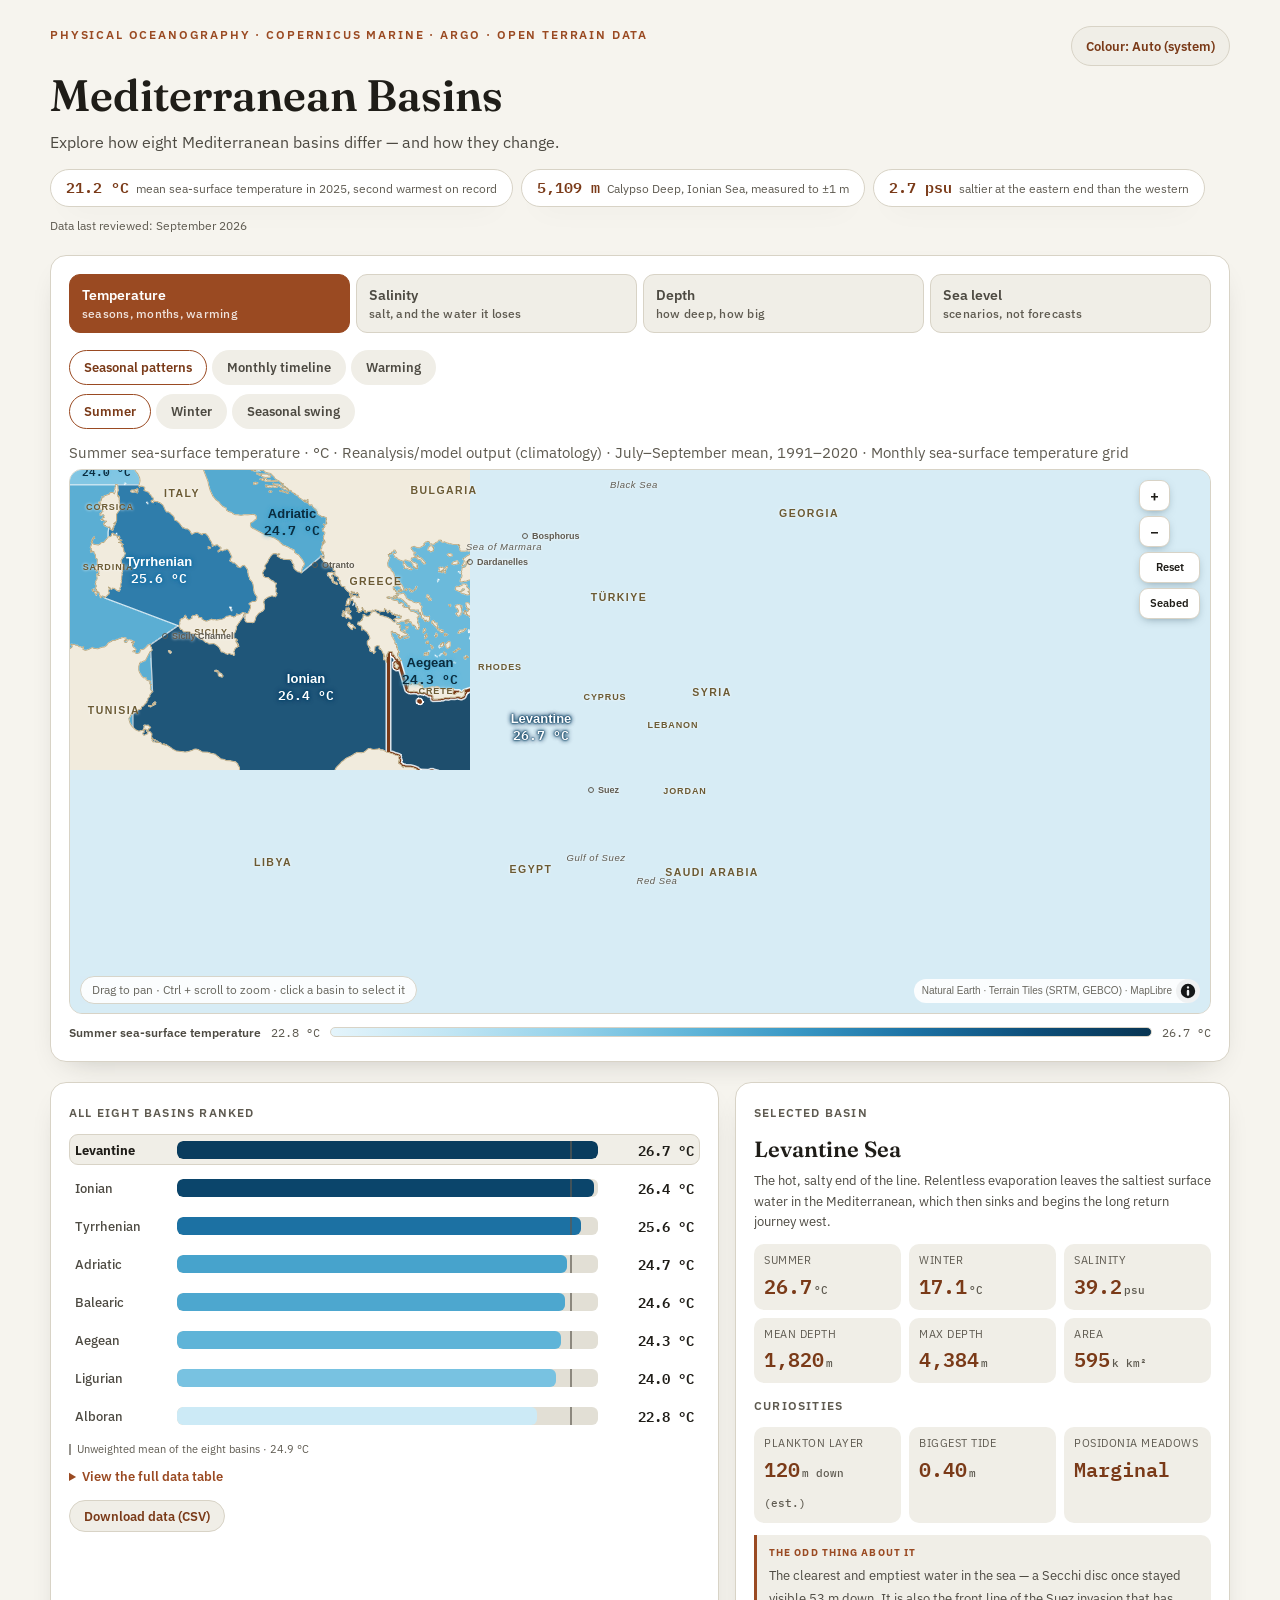
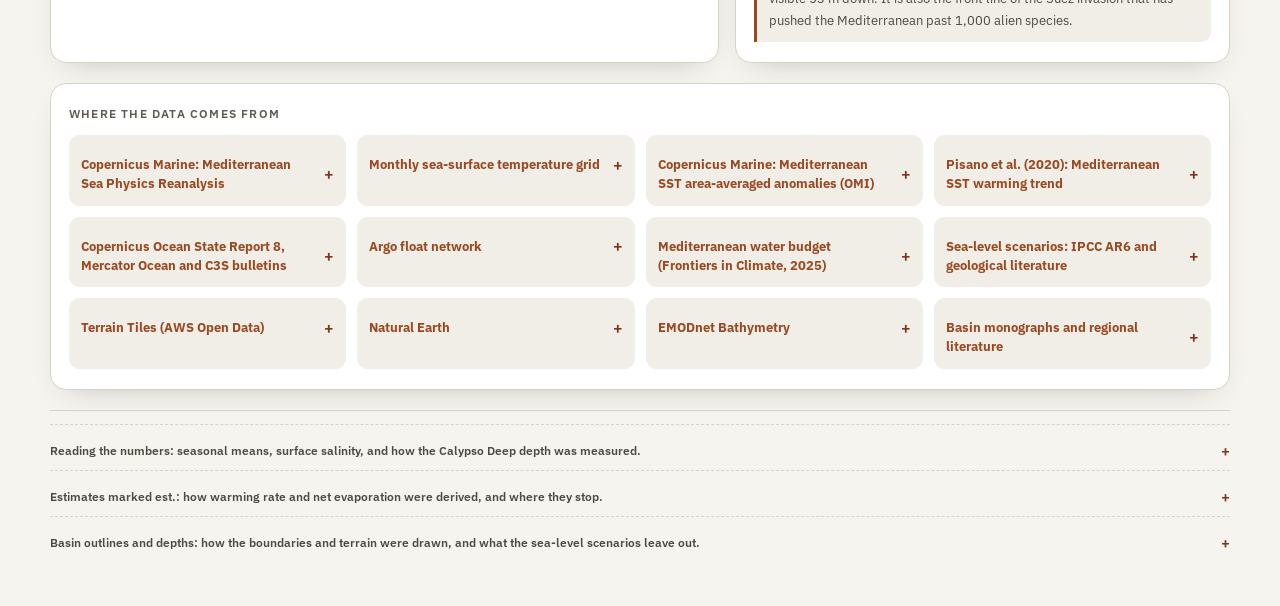
==== index.html @ 11414ce8 "Sea-level presets explain their scenarios; add a warming-to-sea-level control Each preset (Messinian" ====
<!doctype html><html><head><meta charset="utf-8"><title>MedSEAS · Mediterranean Basins</title><meta name="description" content="Interactive map of the Mediterranean's eight sub-basins: temperature, salinity, depth and curiosities, from Copernicus Marine, Argo and EMODnet data."><meta property="og:title" content="MedSEAS · Mediterranean Basins"><meta property="og:description" content="The Mediterranean as eight distinct seas, shaded by temperature, salinity or depth."><link rel="icon" href="data:image/svg+xml,%3Csvg xmlns=%27http://www.w3.org/2000/svg%27 viewBox=%270 0 32 32%27%3E%3Crect width=%2732%27 height=%2732%27 rx=%277%27 fill=%27%2312688f%27/%3E%3Cpath d=%27M5 19c3.5-4 7.5 4 11 0s7.5 4 11 0%27 stroke=%27white%27 stroke-width=%273%27 fill=%27none%27 stroke-linecap=%27round%27/%3E%3C/svg%3E"><meta name=viewport content="width=device-width,initial-scale=1,viewport-fit=cover"><style>:root{color-scheme:light;box-sizing:border-box;padding-top:env(safe-area-inset-top,0px);padding-bottom:env(safe-area-inset-bottom,0px)}html{scroll-padding-top:env(safe-area-inset-top,0px)}body{margin:0;padding:0;font:14px -apple-system,BlinkMacSystemFont,sans-serif;background:#faf9f5;color:#141413}img{max-width:100%}[hidden]:not([hidden=until-found i]){display:none!important}</style></head><body>
<link rel="stylesheet" href="vendor/maplibre-gl/maplibre-gl.css">
<link rel="preconnect" href="https://fonts.googleapis.com">
<link rel="preconnect" href="https://fonts.gstatic.com" crossorigin>
<link href="https://fonts.googleapis.com/css2?family=Fraunces:opsz,wght@9..144,400;9..144,600&family=IBM+Plex+Sans:wght@400;500;600;700&family=IBM+Plex+Mono:wght@400;500;600&display=swap" rel="stylesheet">
<style>
:root{
  --bg:#f6f4ee; --surface:#ffffff; --surface-2:#f0eee7; --surface-3:#e2dfd5;
  --ink:#1f1d18; --ink-2:#4d4a42; --ink-muted:#5e5a50; --border:#d8d3c6; --on-accent:#ffffff;
  --accent:#9a4a22; --accent-strong:#7a3a18;
  --land:#f1ebdd; --land-line:#b7a57c; --land-ink:#6b5a33;
  --sea-void:#d7ecf5; --shadow:0 12px 30px -18px rgba(31,29,24,.3); --halo:#ffffff;
}
@media (prefers-color-scheme: dark){
  :root:not([data-theme="light"]){
    --bg:#16150f; --surface:#1f1e18; --surface-2:#282720; --surface-3:#363429;
    --ink:#f4f1ea; --ink-2:#d2cdc0; --ink-muted:#aca79a; --border:#3b3930; --on-accent:#1f1d18;
    --accent:#f0a674; --accent-strong:#ffc9a3;
    --land:#3a3626; --land-line:#6e6446; --land-ink:#d2c6a0;
    --sea-void:#0a2432; --shadow:0 14px 34px -18px rgba(0,0,0,.6); --halo:#06171f;
  }
}
:root[data-theme="dark"]{
  --bg:#16150f; --surface:#1f1e18; --surface-2:#282720; --surface-3:#363429;
  --ink:#f4f1ea; --ink-2:#d2cdc0; --ink-muted:#aca79a; --border:#3b3930; --on-accent:#1f1d18;
  --accent:#f0a674; --accent-strong:#ffc9a3;
  --land:#3a3626; --land-line:#6e6446; --land-ink:#d2c6a0;
  --sea-void:#0a2432; --shadow:0 14px 34px -18px rgba(0,0,0,.6); --halo:#06171f;
}
*{box-sizing:border-box;}
body{background:var(--bg);color:var(--ink);font-family:"IBM Plex Sans",system-ui,sans-serif;font-size:15px;line-height:1.5;padding:26px 18px 52px;}
.wrap{max-width:1180px;margin:0 auto;display:flex;flex-direction:column;gap:20px;}
h1{font-family:"Fraunces",Georgia,serif;margin:6px 0 0;text-wrap:balance;font-size:clamp(29px,4.2vw,44px);font-weight:600;line-height:1.05;}
.eyebrow{font-size:11.5px;letter-spacing:.16em;text-transform:uppercase;color:var(--accent);font-weight:600;}
.sub{color:var(--ink-2);font-size:16px;line-height:1.6;max-width:62ch;margin:12px 0 0;}
.chips{display:flex;flex-wrap:wrap;gap:8px;margin-top:13px;}
.chip{display:flex;align-items:baseline;gap:7px;background:var(--surface);border:1px solid var(--border);border-radius:999px;padding:7px 15px;box-shadow:var(--shadow);}
.chip b{white-space:nowrap;font-family:"IBM Plex Mono",monospace;font-weight:600;color:var(--accent-strong);font-size:15px;}
.chip span{font-size:12px;color:var(--ink-muted);}
.reviewed{font-size:12px;color:var(--ink-muted);margin:10px 0 0;}
.panel{background:var(--surface);border:1px solid var(--border);border-radius:16px;box-shadow:var(--shadow);padding:18px 18px 20px;}
.ptitle{font-size:12px;letter-spacing:.1em;text-transform:uppercase;color:var(--ink-muted);font-weight:600;}


/* salinity drivers: a ranked list, not a chart, because evaporation is only two estimates */
.drivers{margin-top:14px;border-top:1px dashed var(--border);padding-top:13px;display:flex;flex-direction:column;gap:9px;}
.drivers[hidden]{display:none;}
.salt-rank{list-style:none;margin:0;padding:0;display:flex;flex-direction:column;gap:6px;}
.salt-rank li{font-size:13.5px;}
.srow{all:unset;box-sizing:border-box;width:100%;cursor:pointer;display:grid;grid-template-columns:minmax(0,130px) minmax(0,1fr) 52px;gap:10px;align-items:center;padding:3px 4px;border-radius:8px;}
.srow:hover{background:var(--surface-2);}
.srow:focus-visible{outline:2px solid var(--accent);outline-offset:1px;}
.salt-rank .sn{color:var(--ink);font-weight:600;overflow:hidden;text-overflow:ellipsis;white-space:nowrap;}
.salt-rank .sb{height:12px;border-radius:99px;background:var(--surface-3);overflow:hidden;}
.salt-rank .sb i{display:block;height:100%;border-radius:99px;background:var(--ink-2);}
.salt-rank .sv{font-family:"IBM Plex Mono",monospace;text-align:right;color:var(--ink);font-variant-numeric:tabular-nums;}
.srow.on .sn{color:var(--accent-strong);}
.srow.on .sb i{background:var(--accent);}

/* two-level filter */
.filter{display:flex;flex-direction:column;gap:9px;margin-bottom:13px;}
.groups{display:flex;gap:6px;flex-wrap:wrap;}
.gbtn{text-align:left;flex:1 1 0;min-width:112px;border:1px solid var(--border);background:var(--surface-2);color:var(--ink-2);
  font-family:inherit;font-size:13.5px;font-weight:600;padding:11px 12px;border-radius:11px;cursor:pointer;
  display:flex;flex-direction:column;gap:2px;align-items:flex-start;transition:background .15s,border-color .15s;}
.gbtn .gs{font-size:12px;font-weight:500;color:var(--ink-muted);letter-spacing:.02em;}
.gbtn:hover{border-color:var(--accent);}
.gbtn.on{background:var(--accent);border-color:var(--accent);color:var(--on-accent);}
.gbtn.on .gs{color:var(--on-accent);opacity:.85;}
.gbtn:focus-visible{outline:2px solid var(--accent);outline-offset:2px;}
.subs{display:flex;gap:5px;flex-wrap:wrap;}
.sbtn{border:1px solid transparent;background:var(--surface-2);color:var(--ink-2);font-family:inherit;font-size:13px;
  font-weight:600;padding:8px 14px;border-radius:99px;cursor:pointer;}
.sbtn:hover{color:var(--ink);}
.sbtn.on{background:var(--surface);border-color:var(--accent);color:var(--accent-strong);}
.sbtn:focus-visible{outline:2px solid var(--accent);outline-offset:1px;}
.est{font-size:9px;color:var(--ink-muted);vertical-align:super;}
.gbtn.on .est,.sbtn.on .est{color:inherit;opacity:.75;}

/* map */
.mapwrap{position:relative;border-radius:13px;overflow:hidden;border:1px solid var(--border);background:var(--sea-void);}
#map{width:100%;aspect-ratio:2.1/1;min-height:300px;background:var(--sea-void);}
@media (max-width:600px){#map{aspect-ratio:1.2/1;min-height:0;}
  .bmark .bn{font-size:11.5px;} .bmark .bv{font-size:10.5px;} .bmark.sm .bn,.bmark.sm .bv{font-size:10px;}
  #map.zfar .bv{display:none;}
  .clabel{font-size:9px;} .ilabel{font-size:8.5px;} .olabel{font-size:9.5px;} .sill{font-size:9px;} #map .city{font-size:10px;}}
#map .maplibregl-canvas{outline:none;}
#map .maplibregl-ctrl-attrib{font-size:10px;background:var(--surface);color:var(--ink-muted);opacity:.9;}
#map .maplibregl-ctrl-attrib a{color:var(--ink-2);}
#map .maplibregl-cooperative-gesture-screen{font-family:inherit;font-size:14px;}
.zoomui{position:absolute;top:10px;right:10px;display:flex;flex-direction:column;gap:5px;}
.zbtn{width:31px;height:31px;border-radius:9px;border:1px solid var(--border);background:var(--surface);color:var(--ink);
  font-family:inherit;font-size:15px;font-weight:600;cursor:pointer;display:flex;align-items:center;justify-content:center;
  box-shadow:0 3px 10px -4px rgba(10,44,62,.5);padding:0;line-height:1;}
.zbtn:hover{border-color:var(--accent);color:var(--accent-strong);}
.topbar{display:flex;justify-content:space-between;align-items:flex-start;gap:12px;}
.topbar .eyebrow{min-width:0;}
.themebtn{flex:none;font-family:inherit;font-size:13px;font-weight:600;color:var(--accent-strong);background:var(--surface-2);border:1px solid var(--border);border-radius:99px;padding:8px 14px;min-height:40px;cursor:pointer;white-space:nowrap;}
.themebtn:focus-visible{outline:2px solid var(--accent);outline-offset:2px;}
.zbtn:focus-visible{outline:2px solid var(--accent);outline-offset:1px;}
.zbtn.wide{width:auto;padding:0 10px;font-size:11px;font-weight:600;}
.maphint{position:absolute;left:10px;bottom:9px;font-size:11.5px;color:var(--ink-muted);background:var(--surface);
  border:1px solid var(--border);border-radius:99px;padding:4px 11px;opacity:.9;}
.bmark{pointer-events:none;text-align:center;line-height:1.15;white-space:nowrap;
  text-shadow:0 0 2px var(--halo-c),0 0 2px var(--halo-c),0 0 5px var(--halo-c),0 0 5px var(--halo-c);}
.bmark .bn{font-weight:700;font-size:13px;}
.bmark .bv{font-family:"IBM Plex Mono",monospace;font-weight:600;font-size:13px;margin-top:1px;}
.bmark.sm .bn,.bmark.sm .bv{font-size:10.5px;}
.clabel,.ilabel,.olabel{pointer-events:none;white-space:nowrap;text-shadow:0 0 3px var(--halo);}
.clabel{color:var(--land-ink);font-weight:600;letter-spacing:.14em;text-transform:uppercase;font-size:10.5px;}
.ilabel{color:var(--land-ink);font-weight:600;letter-spacing:.1em;text-transform:uppercase;font-size:9px;}
.olabel{color:var(--ink-muted);font-weight:500;letter-spacing:.06em;font-style:italic;font-size:9.5px;opacity:.9;}
.sill{pointer-events:none;display:flex;align-items:center;gap:4px;white-space:nowrap;font-size:9px;font-weight:600;color:var(--ink-muted);text-shadow:0 0 3px var(--halo);}
.sill i{width:6px;height:6px;border-radius:50%;border:1.2px solid var(--ink-muted);flex:none;}
#map.zfar .zlo{display:none;}
#map.sst-on .bmark{color:#06202c !important;text-shadow:0 0 3px #fff,0 0 3px #fff,0 0 6px #fff !important;}
#map.sst-on .bv{display:none;}
.sstkey{display:flex;align-items:center;gap:8px;font-family:"IBM Plex Mono",monospace;font-size:11.5px;color:var(--ink-muted);}
.sstkey i{flex:1;max-width:340px;height:10px;border-radius:99px;border:1px solid var(--border);}
#sstSpark{display:block;width:100%;max-width:640px;height:auto;cursor:pointer;background:var(--surface-2);border-radius:10px;}
#sstSlider{flex:1 1 260px;min-width:0;accent-color:var(--accent);height:28px;cursor:pointer;}
#sstSlider:focus-visible{outline:2px solid var(--accent);outline-offset:2px;}
#sst .funbtn:disabled,.pbtn:disabled{opacity:.5;cursor:default;}
#map .city{display:none;pointer-events:none;align-items:center;gap:4px;white-space:nowrap;font-size:8.5px;font-weight:600;color:var(--ink);text-shadow:0 0 3px var(--halo),0 0 3px var(--halo);}
#map.cities-on .city{display:flex;}
#map.zfar .city span{display:none;}
.city i{width:7px;height:7px;border-radius:50%;background:var(--surface);border:1.5px solid var(--ink-2);flex:none;box-shadow:0 0 0 1px var(--halo);}
.city.wet i{background:#d1342b;border-color:#fff;}
.city.wet span{color:#b3261e;}
.fun[hidden]{display:none;}
.fun{margin-top:14px;border-top:1px dashed var(--border);padding-top:13px;}
.funbtn,.pbtn{border:1px solid var(--border);background:var(--surface-2);color:var(--accent-strong);font-family:inherit;font-size:14px;font-weight:600;padding:9px 16px;border-radius:99px;cursor:pointer;}
.funbtn:hover,.pbtn:hover{border-color:var(--accent);}
.funbtn[aria-expanded="true"],.pbtn.on{background:var(--accent);border-color:var(--accent);color:var(--on-accent);}
.funbtn:focus-visible,.pbtn:focus-visible,#lvl:focus-visible{outline:2px solid var(--accent);outline-offset:2px;}
.funbody{margin-top:13px;display:flex;flex-direction:column;gap:11px;}
.funbody[hidden]{display:none;}
.funrow{display:flex;align-items:center;gap:12px;flex-wrap:wrap;}
.funlabel{font-size:11.5px;letter-spacing:.1em;text-transform:uppercase;color:var(--ink-muted);font-weight:600;}
.funout{font-family:"IBM Plex Mono",monospace;font-weight:600;font-size:26px;color:var(--accent-strong);min-width:7.5ch;font-variant-numeric:tabular-nums;}
#lvl{flex:1 1 260px;min-width:0;accent-color:var(--accent);height:28px;cursor:pointer;}
.presets{display:flex;gap:6px;flex-wrap:wrap;}
.pbtn{padding:8px 14px;font-size:13.5px;min-height:40px;}
.funnote.small{font-size:11px;color:var(--ink-muted);}
.pbtn small{display:block;font-size:10.5px;font-weight:500;opacity:.8;line-height:1.2;}
.scard{background:var(--surface-2);border:1px solid var(--border);border-radius:12px;padding:12px 15px;max-width:80ch;}
.scard[hidden]{display:none;}
.scard h3{margin:0;font-size:15px;color:var(--accent-strong);}
.scard .when{font-size:11.5px;letter-spacing:.06em;text-transform:uppercase;color:var(--ink-muted);margin:3px 0 7px;}
.scard p,.scard li{font-size:12.5px;color:var(--ink-2);line-height:1.55;margin:0;}
.scard ul{margin:7px 0 0;padding-left:18px;display:flex;flex-direction:column;gap:4px;}
.scard .src{font-size:11px;color:var(--ink-muted);margin-top:8px;}
.warmsl{border-top:1px dashed var(--border);padding-top:11px;display:flex;flex-direction:column;gap:9px;}
#gwl{flex:1 1 220px;min-width:0;accent-color:var(--accent);height:28px;cursor:pointer;}
.funnote{margin:0;font-size:12.5px;color:var(--ink-2);line-height:1.55;max-width:80ch;}
.funstats{display:flex;gap:8px;flex-wrap:wrap;}
.funstats .tile{min-width:130px;}
.funstats .tile.wide{flex:1 1 280px;}
.funstats .qt{font-size:12.5px;color:var(--ink-2);line-height:1.5;display:block;margin-top:3px;}
.zbtn.on{background:var(--accent);border-color:var(--accent);color:var(--on-accent);}
.bkey{position:absolute;right:10px;bottom:34px;display:flex;flex-wrap:wrap;align-items:center;gap:3px 9px;max-width:calc(100% - 20px);
  background:var(--surface);border:1px solid var(--border);border-radius:10px;padding:6px 10px;font-size:10px;color:var(--ink-2);box-shadow:0 3px 10px -4px rgba(10,44,62,.4);}
.bkey[hidden]{display:none;}
.bkey b{font-size:9.5px;letter-spacing:.08em;text-transform:uppercase;color:var(--ink-muted);}
.bkey span{display:flex;align-items:center;gap:4px;font-family:"IBM Plex Mono",monospace;}
.bkey i{width:14px;height:9px;border-radius:2px;border:1px solid var(--border);}
.bkey small{color:var(--ink-muted);}
.ramp-row{display:flex;align-items:center;gap:10px;margin-top:10px;flex-wrap:wrap;}
.ramp{height:10px;border-radius:99px;flex:1;min-width:150px;border:1px solid var(--border);}
.ramp-end{font-size:11.5px;color:var(--ink-muted);font-family:"IBM Plex Mono",monospace;}
.ramp-cap{font-size:11.5px;color:var(--ink-2);font-weight:600;}
#tip{position:fixed;z-index:40;pointer-events:none;background:var(--surface);border:1px solid var(--border);border-radius:10px;padding:9px 12px;box-shadow:0 10px 26px -10px rgba(10,44,62,.45);font-size:12px;color:var(--ink);display:none;max-width:235px;}
#tip .tn{font-weight:700;margin-bottom:5px;}
#tip .tr{display:flex;justify-content:space-between;gap:14px;color:var(--ink-2);line-height:1.65;}
#tip .tr b{font-family:"IBM Plex Mono",monospace;color:var(--ink);font-weight:600;}

.lower{display:grid;grid-template-columns:minmax(0,1fr) minmax(280px,.74fr);gap:16px;}
@media (max-width:840px){.lower{grid-template-columns:1fr;}}
.bars{display:flex;flex-direction:column;gap:7px;margin-top:11px;}
.row{display:grid;grid-template-columns:92px minmax(0,1fr) 86px;align-items:center;gap:10px;cursor:pointer;padding:4px 5px;border-radius:9px;border:1px solid transparent;}
.row:hover{background:var(--surface-2);}
.row.on{background:var(--surface-2);border-color:var(--border);}
.row:focus-visible{outline:2px solid var(--accent);outline-offset:1px;}
.rname{font-size:12.5px;color:var(--ink-2);font-weight:500;overflow:hidden;text-overflow:ellipsis;white-space:nowrap;}
.row.on .rname{color:var(--ink);font-weight:700;}
.track{display:block;height:18px;border-radius:6px;background:var(--surface-3);position:relative;overflow:hidden;}
.fill{display:block;height:18px;border-radius:6px;transition:width .4s cubic-bezier(.4,0,.2,1);min-width:3px;}
.rval{display:block;font-family:"IBM Plex Mono",monospace;font-size:14px;text-align:right;color:var(--ink);font-variant-numeric:tabular-nums;font-weight:600;}
.avg-mark{position:absolute;top:0;bottom:0;width:2px;background:var(--ink-muted);opacity:.65;}
.avg-note{font-size:11px;color:var(--ink-muted);margin-top:10px;display:flex;align-items:center;gap:6px;}
.avg-swatch{display:inline-block;width:2px;height:11px;background:var(--ink-muted);opacity:.65;}
.dname{font-family:"Fraunces",Georgia,serif;font-size:22px;font-weight:600;margin-top:10px;}
.ddesc{font-size:13px;color:var(--ink-2);line-height:1.55;margin-top:5px;}
.quirk{margin-top:12px;background:var(--surface-2);border-left:3px solid var(--accent);border-radius:0 10px 10px 0;padding:10px 12px;}
.quirk .ql{font-size:10px;text-transform:uppercase;letter-spacing:.11em;color:var(--accent);font-weight:700;display:block;margin-bottom:4px;}
.quirk .qt{font-size:12.5px;color:var(--ink-2);line-height:1.55;}
.tiles{display:grid;grid-template-columns:1fr 1fr 1fr;gap:8px;margin-top:12px;}
.tile{background:var(--surface-2);border-radius:10px;padding:9px 10px;}
.tile .tl{font-size:11px;text-transform:uppercase;letter-spacing:.05em;color:var(--ink-muted);display:block;line-height:1.35;}
.tile .tv{font-family:"IBM Plex Mono",monospace;font-size:20px;font-weight:600;color:var(--accent-strong);display:block;margin-top:3px;font-variant-numeric:tabular-nums;}
.tile .tv i{font-size:11px;font-style:normal;color:var(--ink-muted);margin-left:2px;font-weight:500;}
.prov{display:grid;grid-template-columns:repeat(auto-fit,minmax(250px,1fr));gap:11px;margin-top:11px;}
.pcard{background:var(--surface-2);border-radius:11px;padding:11px 12px;display:block;}
.pcard > summary{list-style:none;cursor:pointer;display:flex;align-items:center;justify-content:space-between;gap:10px;}
.pcard > summary::-webkit-details-marker{display:none;}
.pcard > summary::after{content:"+";font-size:16px;font-weight:600;color:var(--accent-strong);line-height:1;}
.pcard[open] > summary::after{content:"\2212";}
.pcard > summary:focus-visible{outline:2px solid var(--accent);outline-offset:2px;border-radius:4px;}
.pcard > .pw,.pcard > .pd,.pcard > a{display:block;margin-top:5px;}
.pcard .pn{font-size:12.5px;font-weight:700;}
.pcard .pw{font-size:11.5px;color:var(--ink-2);line-height:1.5;}
.pcard .pd{font-size:10.5px;color:var(--ink-muted);font-family:"IBM Plex Mono",monospace;line-height:1.5;}
.pcard a{color:var(--accent);text-decoration:none;font-size:11.5px;}
.pcard a:hover{text-decoration:underline;}
.csvbtn{margin-top:12px;border:1px solid var(--border);background:var(--surface-2);color:var(--accent-strong);font-family:inherit;font-size:12.5px;font-weight:600;padding:7px 14px;border-radius:99px;cursor:pointer;}
.csvbtn:hover{border-color:var(--accent);}
.csvbtn:focus-visible{outline:2px solid var(--accent);outline-offset:2px;}
/* easter egg: a submarine that surfaces now and then */
.subwrap{pointer-events:none;}
#sub{cursor:pointer;display:none;pointer-events:auto;}
#sub.up{display:block;}
#sub .rise{transform-box:fill-box;transform-origin:center;animation:subRise 9s ease-in-out forwards;}
#sub .bob{transform-box:fill-box;transform-origin:center;animation:subBob 1.6s ease-in-out infinite;}
@keyframes subRise{0%{transform:translateY(60%);opacity:0}14%{transform:translateY(0);opacity:1}86%{transform:translateY(0);opacity:1}100%{transform:translateY(60%);opacity:0}}
#sub .splash{transform-box:fill-box;transform-origin:center;animation:subSplash 1.2s ease-out forwards;}
@keyframes subSplash{0%{transform:scale(.3);opacity:.9}100%{transform:scale(1.6);opacity:0}}
@keyframes subBob{0%,100%{transform:translateY(0)}50%{transform:translateY(-6%)}}
@media (prefers-reduced-motion: reduce){#sub .rise{animation:subFade 9s linear forwards;} #sub .bob{animation:none;}}
@keyframes subFade{0%{opacity:0}10%{opacity:1}90%{opacity:1}100%{opacity:0}}
.subtoast{position:absolute;left:10px;top:10px;max-width:min(330px,calc(100% - 130px));background:var(--surface);color:var(--ink);border:1px solid var(--border);border-radius:10px;padding:8px 11px;font-size:12px;line-height:1.5;box-shadow:0 10px 26px -10px rgba(10,44,62,.45);opacity:0;transform:translateY(-4px);transition:opacity .25s,transform .25s;pointer-events:none;}
.subtoast.show{opacity:1;transform:none;}
.subtoast b{color:var(--accent-strong);}
.heat{display:grid;grid-template-columns:minmax(0,1.5fr) minmax(260px,1fr);gap:18px;margin-top:10px;}
@media (max-width:840px){.heat{grid-template-columns:1fr;}}
.hsub{font-size:13px;color:var(--ink-2);line-height:1.55;margin:4px 0 0;max-width:70ch;}
#heatChart{display:block;width:100%;height:auto;}
#heatChart .ax{fill:var(--ink-muted);font-family:"IBM Plex Mono",monospace;font-size:11px;}
#heatChart .vl{fill:var(--ink);font-family:"IBM Plex Mono",monospace;font-size:11px;font-weight:600;text-anchor:middle;}
#heatChart .grid{stroke:var(--border);stroke-width:1;}
#heatChart .note{fill:var(--ink-2);font-size:11px;font-weight:600;}
.hstats{display:grid;grid-template-columns:1fr 1fr;gap:8px;}
.hlist{margin:12px 0 0;padding:0;list-style:none;display:flex;flex-direction:column;gap:8px;}
.hlist li{font-size:12.5px;color:var(--ink-2);line-height:1.5;padding-left:12px;border-left:3px solid var(--accent);}
.hlist b{color:var(--ink);}
summary{cursor:pointer;font-size:12.5px;color:var(--accent);font-weight:600;padding:9px 0 2px;}
summary:focus-visible{outline:2px solid var(--accent);outline-offset:2px;}
.tbl-scroll{overflow-x:auto;margin-top:8px;}
table{border-collapse:collapse;width:100%;min-width:700px;font-size:12px;}
th,td{padding:7px 8px;text-align:right;border-bottom:1px solid var(--border);}
th:first-child,td:first-child{text-align:left;}
th{font-size:10px;text-transform:uppercase;letter-spacing:.05em;color:var(--ink-muted);font-weight:600;}
td{font-family:"IBM Plex Mono",monospace;color:var(--ink-2);font-variant-numeric:tabular-nums;}
td:first-child{font-family:"IBM Plex Sans",sans-serif;color:var(--ink);font-weight:500;}
footer{border-top:1px solid var(--border);padding-top:13px;display:flex;flex-direction:column;gap:8px;}
.note{font-size:11.5px;color:var(--ink-muted);line-height:1.65;max-width:90ch;margin:0;}
.note a{color:var(--ink-2);}
.note-fold{border-top:1px dashed var(--border);padding-top:8px;}
.note-fold > summary{list-style:none;cursor:pointer;display:flex;align-items:center;justify-content:space-between;gap:10px;font-size:12px;color:var(--ink-2);line-height:1.5;}
.note-fold > summary::-webkit-details-marker{display:none;}
.note-fold > summary::after{content:"+";font-size:15px;font-weight:600;color:var(--accent-strong);line-height:1;flex:none;}
.note-fold[open] > summary::after{content:"\2212";}
.note-fold > summary:focus-visible{outline:2px solid var(--accent);outline-offset:2px;border-radius:4px;}
.note-fold > .note{margin-top:8px;}
@media (max-width:520px){ .row{grid-template-columns:70px minmax(0,1fr) 72px;} .tiles{grid-template-columns:1fr 1fr;} }
@media (max-width:600px){
  .maphint{position:static;display:block;border:0;border-top:1px solid var(--border);border-radius:0;opacity:1;padding:6px 10px;}
  .zoomui{top:6px;right:6px;flex-direction:row;gap:4px;}
  .zbtn{width:36px;height:36px;font-size:15px;border-radius:8px;}
  .zbtn.wide{font-size:10px;padding:0 7px;}
}
.ctx{margin:12px 0 4px;font-size:15px;line-height:1.5;color:var(--ink-muted);}
.view{margin-top:16px;padding-top:14px;border-top:1px solid var(--border);}
.vh{font-family:"Fraunces",Georgia,serif;font-size:21px;font-weight:600;line-height:1.25;margin:0 0 8px;}
.tviews{margin-top:8px;}
.legend{display:flex;flex-wrap:wrap;gap:6px 16px;margin:8px 0;font-size:14px;color:var(--ink-2);}
.legend span{display:inline-flex;align-items:center;gap:6px;}
.legend i{display:inline-block;width:18px;height:12px;border-radius:3px;border:1px solid var(--border);}
.legend i.dash{border:0;border-top:2px dashed var(--ink-muted);height:0;border-radius:0;}
#lvlNum{width:7.5em;font:inherit;font-size:15px;padding:8px 10px;border:1px solid var(--border);border-radius:10px;background:var(--surface);color:var(--ink);}
.dl{display:grid;grid-template-columns:minmax(6em,max-content) minmax(0,1fr);gap:2px 10px;margin:6px 0;font-size:13.5px;line-height:1.45;}
.dl dt{color:var(--ink-muted);} .dl dd{margin:0;color:var(--ink-2);overflow-wrap:anywhere;}
:focus-visible{outline:2px solid var(--accent);outline-offset:2px;}
@media (prefers-reduced-motion: reduce){ *{transition:none !important;} }
</style>

<div class="wrap">
  <header id="sec-header">
    <div class="topbar">
      <div class="eyebrow">Physical oceanography &middot; Copernicus Marine &middot; Argo &middot; open terrain data</div>
      <button class="themebtn" id="themeBtn" type="button">Colour: Auto (system)</button>
    </div>
    <h1>Mediterranean Basins</h1>
    <p class="sub">Explore how eight Mediterranean basins differ &mdash; and how they change.</p>
    <div class="chips">
      <div class="chip"><b>21.2 &deg;C</b><span>mean sea-surface temperature in 2025, second warmest on record</span></div>
      <div class="chip"><b>5,109 m</b><span>Calypso Deep, Ionian Sea, measured to &plusmn;1 m</span></div>
      <div class="chip"><b>2.7 psu</b><span>saltier at the eastern end than the western</span></div>
    </div>
    <p class="reviewed">Data last reviewed: <time datetime="2026-09">September 2026</time></p>
  </header>

  <div class="panel" id="sec-workspace">
    <div class="filter">
      <div class="groups" id="groups" role="group" aria-label="Mode"></div>
      <div class="subs tviews" id="tviews" role="group" aria-label="Temperature view"></div>
      <div class="subs" id="subs" role="group" aria-label="Measure"></div>
    </div>
    <p class="ctx" id="ctx" aria-live="polite"></p>
    <div class="mapwrap">
      <div id="map" role="region" aria-label="Map of the Mediterranean Sea divided into eight sub-basins, shaded by the selected measure. The ranked list and the full data table below give the same figures."></div>
      <div class="zoomui">
        <button class="zbtn" id="zin" type="button" aria-label="Zoom in">+</button>
        <button class="zbtn" id="zout" type="button" aria-label="Zoom out">&minus;</button>
        <button class="zbtn wide" id="zreset" type="button" aria-label="Reset the map view">Reset</button>
        <button class="zbtn wide" id="zseabed" type="button" aria-pressed="false" aria-label="Show seabed depth">Seabed</button>
      </div>
      <div class="subtoast" id="subToast" role="status" aria-live="polite"></div>
      <div class="maphint">Drag to pan &middot; Ctrl + scroll to zoom &middot; click a basin to select it</div>
    </div>
    <div class="ramp-row">
      <span class="ramp-cap" id="rampCap">&mdash;</span>
      <span class="ramp-end" id="rampLo">&mdash;</span>
      <div class="ramp" id="ramp"></div>
      <span class="ramp-end" id="rampHi">&mdash;</span>
    </div>
    <div class="drivers" id="drivers" hidden>
      <span class="ptitle">What drives salt</span>
      <p class="funnote">The sea loses more water to evaporation than rain and rivers return, and the water left behind gets saltier. Evaporation is estimated per side of the sea, so the eastern basins lose more (0.55 m/yr, estimate) than the western ones (0.32 m/yr, estimate).</p>
      <ol class="salt-rank" id="saltRank"></ol>
    </div>
    <div class="view" id="sst" hidden>
      <h2 class="vh">Monthly sea-surface temperature</h2>
      <div class="funbody" id="sstBody">
        <div class="funrow">
          <button class="pbtn" id="sstPlay" type="button">Play</button>
          <output id="sstOut" class="funout" for="sstSlider">&mdash;</output>
          <input type="range" id="sstSlider" min="0" max="0" step="1" value="0" aria-label="Month">
        </div>
        <div class="presets">
          <button class="pbtn" id="sstMode" type="button" aria-pressed="false">Anomaly vs 1991&ndash;2020</button>
          <button class="pbtn" id="sstLatest" type="button">Latest month</button>
        </div>
        <div class="sstkey" id="sstKey"></div>
        <p class="funnote" id="sstNote" aria-live="polite"></p>
        <div class="funstats" id="sstStats"></div>
        <svg id="sstSpark" viewBox="0 0 560 70" role="img" aria-label="Selected basin through time"></svg>
        <p class="funnote small" id="sstSparkCap"></p>
      </div>
    </div>
    <div class="view" id="seaView" hidden>
      <h2 class="vh">Sea-level scenarios</h2>
      <p class="funnote">Redraw the coastline for a chosen sea level. An educational scenario explorer, not a flood forecast or a risk assessment.</p>
      <div class="funbody" id="funBody">
        <div class="funrow">
          <label for="lvl" class="funlabel">Sea level</label>
          <output id="lvlOut" class="funout" for="lvl">0 m</output>
          <input type="range" id="lvl" min="-100" max="100" step="0.25" value="0" aria-valuetext="today's sea level">
        </div>
        <div class="funrow">
          <label for="lvlNum" class="funlabel">Offset (m)</label>
          <input type="number" id="lvlNum" min="-2500" max="200" step="0.5" value="0" inputmode="decimal">
          <button class="pbtn" id="lvlReset" type="button">Reset to today</button>
        </div>
        <p class="funnote small">Supported range: &minus;2,500&nbsp;m to +200&nbsp;m, relative to today&rsquo;s sea level as represented in the terrain tiles (their vertical datum is not documented here). Typed offsets are rounded to 0.5&nbsp;m; the slider steps more coarsely far from today.</p>
        <p class="funnote small" id="lvlMsg" role="status"></p>
        <div class="presets" id="presets" role="group" aria-label="Sea-level scenarios from Earth history and the future"></div>
        <div class="scard" id="scard" aria-live="polite" hidden></div>
        <div class="warmsl">
          <div class="funrow">
            <label for="gwl" class="funlabel">Global warming</label>
            <output id="gwlOut" class="funout" for="gwl">+2.0 &deg;C</output>
            <input type="range" id="gwl" min="1.5" max="5" step="0.1" value="2" aria-label="Global warming above pre-industrial, in degrees Celsius">
          </div>
          <div class="funrow">
            <div class="presets" role="group" aria-label="Time horizon">
              <button class="pbtn" type="button" data-h="2100">By 2100</button>
              <button class="pbtn" type="button" data-h="2000y">Over 2,000 years</button>
            </div>
            <button class="pbtn" id="gwlShow" type="button">Show on the map</button>
          </div>
          <p class="funnote" id="gwlNote"></p>
        </div>
        <div class="legend">
          <span><i></i>Sea today (no overlay)</span>
          <span><i id="lgFlood" style="background:rgb(58,150,205)"></i>Land flooded in this scenario</span>
          <span><i id="lgSeabed" style="background:rgb(238,226,186)"></i>Seabed exposed in this scenario</span>
          <span><i class="dash"></i>Today&rsquo;s coastline</span>
        </div>
        <p class="funnote" id="funNote" aria-live="polite"></p>
        <p class="funnote small">How it works: a connected-threshold model on today&rsquo;s terrain at about 4&nbsp;km per cell. A cell floods only when the sea can reach it over lower ground (priority flood), so inland hollows stay dry until the rim is overtopped. Below &minus;130&nbsp;m the world ocean is held at &minus;130&nbsp;m and only the Mediterranean is lowered. Not modelled: coastal defences, drainage, tides, waves, ice sheets, sediment and crustal rebound. A city counts as reached when the water reaches any land cell within one cell (about 4&nbsp;km) of it; a city whose surrounding cells are all sea on this grid counts as reached at the first rise. Needs the page served over http(s).</p>
        <div class="funstats" id="funStats"></div>
        <button class="csvbtn" id="seaCsvBtn" type="button">Download this scenario (CSV)</button>
      </div>
    </div>
    <div class="view" id="warmView" hidden>
    <h2 class="vh">How fast the sea is warming</h2>
    <p class="funnote">The map shows each basin&rsquo;s estimated long-run warming rate (est., &deg;C per decade). The chart below is the whole-Mediterranean anomaly against 1991&ndash;2020; it is not split by basin.</p>
    <p class="hsub">Yearly sea-surface temperature of the whole Mediterranean, compared with the 1991&ndash;2020 average. Every year since 2015 has been warmer than that baseline, and the last three each set a new record.</p>
    <div class="heat">
      <div>
        <svg id="heatChart" viewBox="0 0 560 250" role="img" aria-label="Bar chart of Mediterranean sea-surface temperature anomaly by year, 2015 to 2024, rising from +0.30 to +1.20 degrees"></svg>
        <p class="note" style="margin-top:6px">Source: Copernicus Marine, <i>MEDSEA_OMI_TEMPSAL_sst_area_averaged_anomalies</i> (satellite, reprocessed), annual means of monthly anomalies. The series currently ends in December 2024.</p>
      </div>
      <div>
        <div class="hstats">
          <div class="tile"><span class="tl">2024 vs normal</span><span class="tv">+1.20<i>&deg;C</i></span></div>
          <div class="tile"><span class="tl">Hottest month</span><span class="tv">+1.77<i>&deg;C &middot; Aug 2024</i></span></div>
          <div class="tile"><span class="tl">Trend 1982&ndash;2018 (Pisano et al.)</span><span class="tv">+0.41<i>&plusmn;0.06 &deg;C/dec</i></span></div>
          <div class="tile"><span class="tl">Trend 2015&ndash;2024 (fit to bars)</span><span class="tv">+0.87<i>&plusmn;0.46 &deg;C/dec</i></span></div>
        </div>
        <span class="ptitle" style="display:block;margin-top:14px">Recent extremes</span>
        <ul class="hlist">
          <li><b>2022</b> &mdash; record summer heatwave in the western basin; local anomalies up to +4.6&nbsp;&deg;C, reaching 1,500&nbsp;m deep.</li>
          <li><b>2023</b> &mdash; intense heatwaves covered 96% of the sea.</li>
          <li><b>2024</b> &mdash; warmest year on record, 21.32&nbsp;&deg;C mean; 99.8% of the sea hit by at least one heatwave, the most extreme year since 1993.</li>
          <li><b>2025</b> &mdash; second warmest, 21.21&nbsp;&deg;C; intense heatwaves covered 93% of the sea.</li>
        </ul>
        <p class="note" style="margin-top:8px">Extremes from Copernicus Ocean State Report&nbsp;8 and Mercator Ocean annual bulletins. The long-run figure is from Pisano et al. (2020, <i>Remote Sensing</i> 12, 132, DOI 10.3390/rs12010132), computed on the same Copernicus reprocessed satellite record: 0.041 &plusmn; 0.006 &deg;C per year over 1982&ndash;2018, so a different window gives a different rate. The 2015&ndash;2024 trend is an ordinary least-squares fit to the ten bars, with a 95% interval: a short window that overstates the long-run rate. The 1991&ndash;2020 baseline is the one stated in the Copernicus product manual (Issue 5.0, November 2024).</p>
      </div>
    </div>
  </div>
  </div>

  <div class="lower" id="sec-lower">
    <div class="panel">
      <span class="ptitle">All eight basins ranked</span>
      <div class="bars" id="bars"></div>
      <div class="avg-note"><span class="avg-swatch"></span><span id="avgNote"></span></div>
      <details>
        <summary>View the full data table</summary>
        <div class="tbl-scroll"><table id="dataTable"></table></div>
      </details>
      <button class="csvbtn" id="csvBtn" type="button">Download data (CSV)</button>
    </div>
    <div class="panel">
      <span class="ptitle">Selected basin</span>
      <div class="dname" id="dName">&mdash;</div>
      <div class="ddesc" id="dDesc">&mdash;</div>
      <div class="tiles">
        <div class="tile"><span class="tl">Summer</span><span class="tv" id="t1">&mdash;</span></div>
        <div class="tile"><span class="tl">Winter</span><span class="tv" id="t2">&mdash;</span></div>
        <div class="tile"><span class="tl">Salinity</span><span class="tv" id="t3">&mdash;</span></div>
        <div class="tile"><span class="tl">Mean depth</span><span class="tv" id="t4">&mdash;</span></div>
        <div class="tile"><span class="tl">Max depth</span><span class="tv" id="t5">&mdash;</span></div>
        <div class="tile"><span class="tl">Area</span><span class="tv" id="t6">&mdash;</span></div>
      </div>
      <div id="curio-block">
      <span class="ptitle" style="display:block;margin-top:14px">Curiosities</span>
      <div class="tiles">
        <div class="tile"><span class="tl">Plankton layer</span><span class="tv" id="t7">&mdash;</span></div>
        <div class="tile"><span class="tl">Biggest tide</span><span class="tv" id="t8">&mdash;</span></div>
        <div class="tile"><span class="tl">Posidonia meadows</span><span class="tv" id="t9">&mdash;</span></div>
      </div>
      </div>
      <div class="quirk"><span class="ql">The odd thing about it</span><span class="qt" id="dQuirk">&mdash;</span></div>
    </div>
  </div>

  <div class="panel" id="sec-sources">
    <span class="ptitle">Where the data comes from</span>
    <div class="prov" id="prov"></div>
  </div>

  <footer id="sec-footer">
    <details class="note-fold"><summary>Reading the numbers: seasonal means, surface salinity, and how the Calypso Deep depth was measured.</summary><p class="note">Summer (July&ndash;September) and winter (January&ndash;March) SST are 1991&ndash;2020 climatological means of the Copernicus reanalysis over each basin&rsquo;s 0.25&deg; cells, weighted by cos(latitude): open-water averages, not coastal extremes, so shallow coastal corners can run warmer in August. Salinity is surface salinity in practical salinity units (&asymp; g/kg); the Aegean mean hides a steep gradient, from brackish Black Sea outflow in the north (below 33) to over 39 in the Cretan Sea. The Calypso Deep figure is the 2020 direct measurement of 5,109 m &plusmn;1 m from the submersible <i>Limiting Factor</i>, superseding older 5,121&ndash;5,267 m sonar estimates; the litter found there was logged in a separate 2025 study of video filmed on that same dive. The map's &ldquo;Balearic Sea&rdquo; follows the broad sense of that name &mdash; Britannica treats it as a synonym for the Algerian/Alg&eacute;ro-Proven&ccedil;al Basin, the whole open basin between Algeria, France and the Balearic Islands, not just the strip around Mallorca &mdash; so its area is the sourced ~0.85 million km&sup2; western-basin total minus the separately-mapped Alboran, Ligurian and Tyrrhenian. Basin areas otherwise vary with where you draw the boundaries; all are given to the nearest thousand km&sup2;.</p></details>
    <details class="note-fold"><summary>Estimates marked est.: how warming rate and net evaporation were derived, and where they stop.</summary><p class="note">are interpolated across a documented gradient rather than measured basin by basin. <i>Warming rate:</i> in the multi-decade satellite SST record, the Balearic, Tyrrhenian, Adriatic and northern Ionian trend fastest at 0.4&ndash;0.5 &deg;C/decade, while the Aegean and northern Levantine trend highest basin-wide, up to 0.6 &deg;C/decade (Copernicus Ocean State Report); the Alboran and Ligurian sit below that band. These are long-run averages &mdash; Argo float data for 2012&ndash;2025 alone show still steeper warming across the whole basin (up to 0.8&ndash;0.9 &deg;C/decade near the surface in the western Mediterranean and Ionian), reflecting how much faster the sea has warmed in just the last decade. <i>Net evaporation</i> is evaporation minus rainfall, and each sub-basin carries its parent basin&rsquo;s average: 0.88 mm/day (&asymp;0.32 m a year) over the western Mediterranean and 1.52 mm/day (&asymp;0.55 m a year) over the eastern, where drought since the late 1990s has intensified it. Comparable per-sub-basin figures are not published; the Adriatic in particular is so diluted by rivers that its real freshwater balance is far less negative than the eastern average suggests. Rivers replace only about a third of what the sea loses to evaporation &mdash; the Atlantic inflow at Gibraltar makes up the deficit, and that imbalance is why the sea gets saltier from west to east. <i>Plankton layer:</i> the literature reports the deep chlorophyll maximum at about 30 m in the westernmost Mediterranean (Dolan et al. 2002, as cited in a 2015 <i>Biogeosciences Discussions</i> paper, bgd-12-4139-2015) and at more than 100 m in the Levantine; the per-basin values here, including 120 m for the easternmost Levantine, are placed along that west-to-east gradient and are not measured basin by basin. <i>Posidonia meadows</i> is a five-step presence rating, not an area: <i>Posidonia oceanica</i> is endemic to the Mediterranean and 1,224,707 ha of it have been mapped basin-wide (Telesca et al. 2015, <i>Scientific Reports</i> 5, 12505), but per-basin areas are not published on a comparable footing. The ratings follow the documented range limits &mdash; the Alboran is the species' western edge, meadows are rare or absent in the low-salinity northern Adriatic, and they stop at a sharp border in the Levantine, where records from the Syrian, Lebanese and Israeli coasts are now considered erroneous. Meadows are estimated to have contracted by 34% over the last fifty years (same study). <i>Biggest tide</i> is the largest spring range observed anywhere in the basin, not a basin-wide average &mdash; the Ionian figure is the Gulf of Gab&egrave;s, the Adriatic figure is the head of the gulf at Venice, and most of the sea sits nearer 0.2&ndash;0.3 m.</p></details>
    <details class="note-fold"><summary>Basin outlines and depths: how the boundaries and terrain were drawn, and what the sea-level scenarios leave out.</summary><p class="note">follow the conventional hydrographic divisions at the sills &mdash; Gibraltar, the Sicily Channel, Otranto, the Dardanelles and the Cretan Arc &mdash; set as straight lines between capes, the convention the IHO uses, then clipped to the Natural Earth 1:10m coastline, simplified. The map also shows the surrounding seas (Atlantic, Black Sea, Sea of Marmara, Red Sea) in grey, outside the eight basins. <b>Area and mean depth</b> are measured from the outlined polygons and the terrain grid, so they describe what is drawn; they can differ from published figures for the same basin names, which use other limits. Maximum depths are literature values. The terrain grid is the AWS/Mapzen &ldquo;terrarium&rdquo; terrain tiles (SRTM, GMTED and ETOPO1/GEBCO), averaged to about 4&nbsp;km per cell, so depths under the cursor are approximate. <b>Sea-level scenarios:</b> an educational scenario on today&rsquo;s terrain &mdash; no ice-sheet or crustal rebound, no erosion or sediment, no tides, waves, defences or drainage &mdash; and whether water reaches a city is judged on 4&nbsp;km cells (see the method note beside the tool). The map is thematic, not navigational. Compiled September 2026.</p></details>
  </footer>
</div>

<div id="tip" role="tooltip"></div>

<script src="vendor/maplibre-gl/maplibre-gl.js"></script>
<script src="data/geo.js"></script>
<script>
var NS="http://www.w3.org/2000/svg";
function mk(t,a,p){var e=document.createElementNS(NS,t);for(var k in a)e.setAttribute(k,a[k]);if(p)p.appendChild(e);return e;}
var DEG="\u00b0";

var basins=[
 {id:"alboran",name:"Alboran Sea",sm:true,
  desc:"The Atlantic's doorway. A jet of cool, fresh ocean water pours through Gibraltar and coils into two standing gyres, keeping this the coldest and least salty corner of the sea.",
  quirk:"Every drop of Mediterranean water entered through this basin. It is also the one stretch that blooms like a real ocean \u2014 the plankton layer sits just 30 m down, against 120 m at the far eastern end.",
  summer:22.77,winter:15.35,salinity:36.5,maxDepth:1500,warming:0.30,dcm:30,tide:0.3,posidonia:1},
 {id:"balearic",name:"Balearic Sea",
  desc:"The Mediterranean's broadest open basin, running from the Algerian current to the Balearic Islands and the Gulf of Lion. In that northern corner, winter mistral storms make it one of the few places on Earth where surface water sinks all the way to the seafloor.",
  quirk:"A single seagrass meadow off Formentera, within this basin, has been cloning itself for an estimated 80,000 to 200,000 years and stretches 15 km. It is arguably the oldest living organism on the planet.",
  summer:24.58,winter:14.29,salinity:37.8,maxDepth:2800,warming:0.45,dcm:50,tide:0.25,posidonia:4},
 {id:"ligurian",name:"Ligurian Sea",sm:true,
  desc:"A small, steep basin in the crook of the Riviera. Deep water rises close to shore here, feeding the plankton blooms that draw fin whales in every summer.",
  quirk:"The Pelagos Sanctuary, 87,500 km\u00b2 of protected water centred on this basin, is the Mediterranean's only large marine-mammal reserve \u2014 and the reason fin whales still summer within sight of Monaco.",
  summer:23.99,winter:13.58,salinity:38.1,maxDepth:2850,warming:0.40,dcm:50,tide:0.3,posidonia:3},
 {id:"tyrrhenian",name:"Tyrrhenian Sea",
  desc:"Boxed in by Italy, Sicily, Sardinia and Corsica, and deep almost everywhere. Its water column is among the most stable in the sea.",
  quirk:"Marsili, 70 km long and rising 3,000 m off the seabed, is the largest volcano in Europe \u2014 bigger than Etna. Its crater sits 450 m below the surface and nothing on the water above gives it away.",
  summer:25.57,winter:14.31,salinity:38.1,maxDepth:3785,warming:0.45,dcm:70,tide:0.4,posidonia:4},
 {id:"adriatic",name:"Adriatic Sea",
  desc:"Shallow enough to wade far offshore in the north, then plunging past 1,200 m in the south. River water and winter cold give it the widest seasonal swing of any basin.",
  quirk:"It carries the Mediterranean's second-biggest tides \u2014 about 1.2 m at the head of the gulf, which, stacked on a storm surge, is what floods St Mark's Square \u2014 in a sea where 20 to 30 cm is the norm.",
  summer:24.67,winter:12.85,salinity:38.3,maxDepth:1233,warming:0.50,dcm:40,tide:1.2,posidonia:2},
 {id:"ionian",name:"Ionian Sea",
  desc:"The abyss of the Mediterranean. The Hellenic Trench drops to the Calypso Deep, deeper than anywhere else in the sea.",
  quirk:"Its floor, 5,109 m down, is the lowest point in the Mediterranean. Video from the 2020 dive that measured it, analysed in a 2025 study, shows 167 objects on the seafloor \u2014 88% of the identified litter plastic \u2014 one of the highest litter densities ever recorded in the deep sea.",
  summer:26.44,winter:15.95,salinity:38.7,maxDepth:5109,warming:0.40,dcm:90,tide:2.0,posidonia:4},
 {id:"aegean",name:"Aegean Sea",
  desc:"Thousands of islands and a sharp north-south split: brackish Black Sea outflow chills the north, while the Cretan Sea in the south is warm, salty and over 3,500 m deep.",
  quirk:"Nobody agrees how many islands it holds \u2014 estimates run from about 1,200 to 6,000 depending on the minimum size counted. Only around 220 of them have anyone living on them.",
  summer:24.32,winter:15.45,salinity:38.6,maxDepth:3543,warming:0.55,dcm:80,tide:0.3,posidonia:3},
 {id:"levantine",name:"Levantine Sea",
  desc:"The hot, salty end of the line. Relentless evaporation leaves the saltiest surface water in the Mediterranean, which then sinks and begins the long return journey west.",
  quirk:"The clearest and emptiest water in the sea \u2014 a Secchi disc once stayed visible 53 m down. It is also the front line of the Suez invasion that has pushed the Mediterranean past 1,000 alien species.",
  summer:26.66,winter:17.06,salinity:39.2,maxDepth:4384,warming:0.50,dcm:120,tide:0.4,posidonia:1}
];
/* summer = Jul-Sep, winter = Jan-Mar: 1991-2020 climatological means of the Copernicus reanalysis over each basin's 0.25-degree cells,
   weighted by cos(latitude), computed from data/sst_clim.png (tests/smoke.html recomputes and checks them) */
basins.forEach(function(b){ b.range=+(b.summer-b.winter).toFixed(2); });
/* net evaporation (E - P), parent-basin averages: west 0.88 mm/day, east 1.52 mm/day */
var WEST_BASINS=["alboran","balearic","ligurian","tyrrhenian"];
basins.forEach(function(b){ b.evap = WEST_BASINS.indexOf(b.id)>=0 ? 0.32 : 0.55; });

function fT(v){return v.toFixed(1)+" "+DEG+"C";}
function fN(v){return v.toLocaleString("en-US");}
var POS=["Absent","Marginal","Patchy","Widespread","Extensive"];
var groups=[
 {id:"temp",label:"Temperature",hint:"seasons, months, warming",measures:[
   {id:"summer",short:"Summer",full:"Summer sea-surface temperature",fmt:fT},
   {id:"winter",short:"Winter",full:"Winter sea-surface temperature",fmt:fT},
   {id:"range",short:"Seasonal swing",full:"Summer-to-winter temperature swing",fmt:fT},
   {id:"warming",short:"Warming rate",full:"Surface warming rate",est:true,fmt:function(v){return "+"+v.toFixed(2)+" "+DEG+"C/dec";}}]},
 {id:"salt",label:"Salinity",hint:"salt, and the water it loses",measures:[
   {id:"salinity",short:"Surface salinity",full:"Surface salinity",fmt:function(v){return v.toFixed(1)+" psu";}},
   {id:"evap",short:"Net evaporation",full:"Net evaporation (evaporation minus rain)",est:true,fmt:function(v){return v.toFixed(2)+" m/yr";}}]},
 {id:"depth",label:"Depth",hint:"how deep, how big",measures:[
   {id:"avgDepth",short:"Mean depth",full:"Mean water depth",fmt:function(v){return fN(v)+" m";}},
   {id:"maxDepth",short:"Max depth",full:"Maximum recorded depth",fmt:function(v){return fN(v)+" m";}},
   {id:"area",short:"Surface area",full:"Surface area",fmt:function(v){return fN(v)+" km\u00b2";}}]},
 {id:"sea",label:"Sea level",hint:"scenarios, not forecasts",measures:[]}
];
/* curiosities: shown in the basin panel, not as map measures */
var CURIO=[
   {id:"dcm",short:"Plankton layer",full:"Depth of the plankton layer",est:true,fmt:function(v){return fN(v)+" m down";}},
   {id:"tide",short:"Biggest tide",full:"Largest spring tidal range",fmt:function(v){return v.toFixed(2)+" m";}},
   {id:"posidonia",short:"Posidonia meadows",full:"Posidonia seagrass meadows",fmt:function(v){return POS[Math.round(v)];}}];
var group="temp", metric="summer", selected="levantine", tview="seasonal";
function G(){return groups.filter(function(g){return g.id===group;})[0];}
function M(){
  var all=[]; groups.forEach(function(g){all=all.concat(g.measures);});
  return all.filter(function(m){return m.id===metric;})[0];
}

var RAMP=["#e4f4fb","#c2e6f4","#95d2ea","#63b7da","#3897c4","#1c72a4","#0d4e79","#083553"];
function hex2rgb(h){return [parseInt(h.slice(1,3),16),parseInt(h.slice(3,5),16),parseInt(h.slice(5,7),16)];}
function rampColor(t){
  t=Math.max(0,Math.min(1,t));
  var x=t*(RAMP.length-1), i=Math.floor(x), f=x-i;
  if(i>=RAMP.length-1) return RAMP[RAMP.length-1];
  var a=hex2rgb(RAMP[i]), b=hex2rgb(RAMP[i+1]);
  return "rgb("+Math.round(a[0]+(b[0]-a[0])*f)+","+Math.round(a[1]+(b[1]-a[1])*f)+","+Math.round(a[2]+(b[2]-a[2])*f)+")";
}
function lum(c){var m=c.match(/\d+/g);return (0.2126*m[0]+0.7152*m[1]+0.0722*m[2])/255;}
function extent(){var v=basins.map(function(b){return b[metric];});return [Math.min.apply(null,v),Math.max.apply(null,v)];}
function shadeFor(v){var e=extent();var t=e[1]===e[0]?0.5:(v-e[0])/(e[1]-e[0]);return rampColor(0.10+t*0.86);}

/* ---- map (MapLibre GL, vector data from data/geo.js) ---- */
var GEO=window.MEDGEO, byId={};
basins.forEach(function(b){byId[b.id]=b;});
GEO.basins.features.forEach(function(f){
  var b=byId[f.properties.id]; b.bounds=f.properties.bounds; b.lab=f.properties.label; b.feature=f;
  /* measured from the outlined polygons and the terrain grid, so the figures match what the map shows */
  b.area=f.properties.area_km2; b.avgDepth=f.properties.mean_depth_m;
});
function div(cls,text){var d=document.createElement("div");d.className=cls;if(text)d.textContent=text;return d;}
function pin(el,lnglat,anchor){return new maplibregl.Marker({element:el,anchor:anchor||"center"}).setLngLat(lnglat).addTo(map);}
function merc(lat){return Math.asinh(Math.tan(lat*Math.PI/180));}
function unmerc(y){return Math.atan(Math.sinh(y))*180/Math.PI;}

/* the whole broader Mediterranean: Atlantic approaches to the Black Sea, Red Sea head to the Alps */
var HOME=[[-10.8,27.0],[44.5,47.6]];
var mapEl=document.getElementById("map"), mapReady=false, hoverId=null;
var map=new maplibregl.Map({
  container:mapEl,
  style:{version:8,sources:{},layers:[{id:"sea",type:"background",paint:{"background-color":"#d7ecf5"}}]},
  bounds:HOME, maxBounds:[[GEO.bounds[0],GEO.bounds[1]],[GEO.bounds[2],GEO.bounds[3]]], maxZoom:9,
  cooperativeGestures:true, dragRotate:false, pitchWithRotate:false, renderWorldCopies:false,
  attributionControl:false, fadeDuration:0
});
map.touchZoomRotate.disableRotation();
map.addControl(new maplibregl.AttributionControl({compact:true,customAttribution:"Natural Earth · Terrain Tiles (SRTM, GEBCO) · MapLibre"}),"bottom-right");

/* labels are DOM markers: crisp text, no font server, styled with the page's own CSS */
var countries={"Spain":[-3.5,39.6],"Portugal":[-8.0,39.8],"France":[2.4,45.4],"Italy":[12.6,42.7],"Croatia":[16.2,44.6],
 "Bulgaria":[25.3,42.8],"Romania":[25.5,45.7],"Ukraine":[32.0,47.2],"Georgia":[43.0,42.0],"Greece":[22.0,39.5],
 "Türkiye":[33.8,38.9],"Syria":[38.3,35.2],"Egypt":[29.5,27.9],"Libya":[17.0,28.2],"Tunisia":[9.3,34.5],
 "Algeria":[3.0,34.3],"Morocco":[-5.3,33.6],"Saudi Arabia":[38.3,27.8]};
var islands={"Sicily":[14.0,37.55],"Sardinia":[9.0,40.0],"Corsica":[9.1,42.2],"Crete":[24.9,35.25],
 "Cyprus":[33.1,35.0],"Balearics":[2.9,39.6],"Rhodes":[28.0,36.2],"Crimea":[34.2,45.2],"Lebanon":[36.4,33.9],"Jordan":[37.0,31.2]};
var others={"Black Sea":[34.5,43.0],"Sea of Azov":[37.3,46.0],"Sea of Marmara":[28.2,40.75],"Atlantic Ocean":[-8.8,35.4],
 "Red Sea":[35.6,27.4],"Gulf of Suez":[32.65,28.4]};
var sills={"Gibraltar":[-5.6,35.95],"Sicily Channel":[11.6,37.4],"Otranto":[18.9,40.1],"Dardanelles":[26.4,40.2],"Bosphorus":[29.05,41.15],"Suez":[32.3,31.25]};
function addLabels(set,cls){Object.keys(set).forEach(function(k){pin(div(cls,k),set[k]);});}
addLabels(countries,"clabel"); addLabels(islands,"ilabel zlo"); addLabels(others,"olabel zlo");
Object.keys(sills).forEach(function(k){
  var d=div("sill zlo"); d.appendChild(document.createElement("i")); var s=document.createElement("span"); s.textContent=k; d.appendChild(s);
  pin(d,sills[k],"left");
});
basins.forEach(function(b){
  b.mk=div("bmark"+(b.sm?" sm":""));
  b.tName=div("bn",b.name.replace(" Sea","")); b.tVal=div("bv");
  b.mk.appendChild(b.tName); b.mk.appendChild(b.tVal);
  pin(b.mk,b.lab);
});

function fitBasin(b){
  var pad=Math.max(10,Math.min(40,Math.min(mapEl.clientWidth,mapEl.clientHeight)/6));
  map.fitBounds([[b.bounds[0],b.bounds[1]],[b.bounds[2],b.bounds[3]]],{padding:pad,duration:600,maxZoom:7});
}
function homeView(animate){ map.fitBounds(HOME,{padding:0,duration:animate?500:0}); }
var homeZoom=0;
function syncZoomLimits(){
  var c=map.cameraForBounds(HOME,{padding:0});
  if(c){ homeZoom=c.zoom; map.setMinZoom(Math.max(0,homeZoom-0.6)); mapEl.classList.toggle("zfar",map.getZoom()<homeZoom+0.45); }
}
document.getElementById("zin").addEventListener("click",function(){map.zoomIn({duration:350});});
document.getElementById("zout").addEventListener("click",function(){map.zoomOut({duration:350});});
document.getElementById("zreset").addEventListener("click",function(){homeView(true);});
map.on("resize",syncZoomLimits);
map.on("zoom",function(){ mapEl.classList.toggle("zfar",map.getZoom()<homeZoom+0.45); });

/* ---- terrain grid (data/dem.png, fetched when the browser is idle) ----
   One PNG on the Web Mercator grid: red = the sea level that first covers the cell (the depth, for sea),
   green = flags (1 sea today, 2 open ocean outside the Mediterranean). Built by scripts/build_data.py. */
var dem=null, demWaiters=[], demLoading=false;
var demFailed=false;
function demFail(){ demFailed=true; var m=document.getElementById("lvlMsg"); if(m) m.textContent="Terrain data could not be loaded, so scenarios cannot be drawn. The page must be served over http(s)."; }
function withDem(cb){
  if(dem){ cb(dem); return; }
  demWaiters.push(cb);
  if(demLoading) return;
  demLoading=true;
  var img=new Image();
  img.onerror=function(){ demLoading=false; demWaiters.length=0; demFail(); };
  img.onload=function(){
    try{
      var w=img.naturalWidth, h=img.naturalHeight, c=document.createElement("canvas"); c.width=w; c.height=h;
      var x=c.getContext("2d",{willReadFrequently:true}); x.drawImage(img,0,0);
      var px=x.getImageData(0,0,w,h).data, n=w*h, F=new Uint8Array(n), K=new Uint8Array(n), i;
      for(i=0;i<n;i++){ F[i]=px[i*4]; K[i]=px[i*4+1]; }
      var lut=new Float32Array(256);
      for(i=0;i<256;i++){ var t=(i-128)/127.5; lut[i]=(t<0?-1:1)*GEO.demRange*t*t; }
      var d={w:w,h:h,F:F,K:K,lut:lut,W:GEO.bounds[0],S:GEO.bounds[1],E:GEO.bounds[2],N:GEO.bounds[3]};
      d.mN=merc(d.N); d.mS=merc(d.S);
      d.rowKm2=new Float64Array(d.h);
      for(var y=0;y<d.h;y++){
        var lat=unmerc(d.mN-(y+0.5)/d.h*(d.mN-d.mS)), cw=(d.E-d.W)/360*40075.017/d.w*Math.cos(lat*Math.PI/180);
        d.rowKm2[y]=cw*cw;
      }
      dem=d; demWaiters.splice(0).forEach(function(f){f(d);});
    }catch(e){ demLoading=false; demWaiters.length=0; demFail(); }   /* opened from disk: the browser blocks reading pixels */
  };
  img.src="data/dem.png";
}
function demCell(lng,lat){
  if(!dem) return -1;
  var x=Math.floor((lng-dem.W)/(dem.E-dem.W)*dem.w), y=Math.floor((dem.mN-merc(lat))/(dem.mN-dem.mS)*dem.h);
  return (x<0||y<0||x>=dem.w||y>=dem.h)?-1:y*dem.w+x;
}
function demCoords(){ return [[dem.W,dem.N],[dem.E,dem.N],[dem.E,dem.S],[dem.W,dem.S]]; }
function isDark(){ return lum("rgb("+hex2rgb(cssVar("--bg")).join(",")+")")<0.3; }
function cssVar(n){return getComputedStyle(document.documentElement).getPropertyValue(n).trim();}
function mapLayerOk(id){ return mapReady && map.getLayer(id); }

/* ---- seabed relief: depth classes from the terrain grid, drawn under the basin shading ---- */
var seabed=false, reliefCv=document.createElement("canvas"), reliefDone=false;
var RELIEF_LIGHT=["#d7ecf5","#c4e0ee","#aed2e6","#96c2db","#7eafcb","#6498b9"];
var RELIEF_DARK=["#0a2432","#0b2838","#0a2231","#081c29","#061621","#04101a"];
var DEPTH_CLASS=[200,1000,2000,3000,4000];
function depthClass(d){ var i=0; while(i<DEPTH_CLASS.length&&d>=DEPTH_CLASS[i]) i++; return i; }
function drawRelief(){
  var d=dem, S=2, W2=d.w*S, H2=d.h*S, i, x, y;
  var pal=(isDark()?RELIEF_DARK:RELIEF_LIGHT).map(function(h){return hex2rgb(h);});
  var D=new Float32Array(d.w*d.h), M=new Uint8Array(d.w*d.h);
  for(i=0;i<D.length;i++){ if(d.K[i]&1){ D[i]=-d.lut[d.F[i]]; M[i]=1; } }
  /* grow the sea by one cell so the relief reaches the (finer) vector coastline */
  for(y=0;y<d.h;y++) for(x=0;x<d.w;x++){
    i=y*d.w+x; if(M[i]) continue;
    var s=0,c=0;
    if(x>0&&M[i-1]){s+=D[i-1];c++;} if(x<d.w-1&&M[i+1]){s+=D[i+1];c++;}
    if(y>0&&M[i-d.w]){s+=D[i-d.w];c++;} if(y<d.h-1&&M[i+d.w]){s+=D[i+d.w];c++;}
    if(c){ D[i]=s/c; M[i]=2; }
  }
  reliefCv.width=W2; reliefCv.height=H2;
  var ctx=reliefCv.getContext("2d"), im=ctx.createImageData(W2,H2), o=im.data;
  for(var Y=0;Y<H2;Y++){
    var v=(Y+0.5)/S-0.5, y0=Math.max(0,Math.floor(v)), y1=Math.min(d.h-1,y0+1), fy=Math.min(1,Math.max(0,v-y0));
    for(var X=0;X<W2;X++){
      var u=(X+0.5)/S-0.5, x0=Math.max(0,Math.floor(u)), x1=Math.min(d.w-1,x0+1), fx=Math.min(1,Math.max(0,u-x0));
      var a=y0*d.w+x0, b=y0*d.w+x1, c2=y1*d.w+x0, e=y1*d.w+x1;
      var wa=M[a]?(1-fx)*(1-fy):0, wb=M[b]?fx*(1-fy):0, wc=M[c2]?(1-fx)*fy:0, we=M[e]?fx*fy:0, ws=wa+wb+wc+we;
      if(ws<0.3) continue;
      var dep=(D[a]*wa+D[b]*wb+D[c2]*wc+D[e]*we)/ws, col=pal[depthClass(dep)], k=(Y*W2+X)*4;
      o[k]=col[0]; o[k+1]=col[1]; o[k+2]=col[2]; o[k+3]=255;
    }
  }
  ctx.putImageData(im,0,0);
  reliefDone=true;
}
function refreshCanvas(id){
  var src=map.getSource(id);
  if(!src) return;
  if(!src.play){ setTimeout(function(){ refreshCanvas(id); },50); return; }   /* canvas source still loading */
  src.play(); src.pause(); map.triggerRepaint();
}
function ensureCanvasSources(){
  if(map.getSource("relief")) return;
  map.addSource("relief",{type:"canvas",canvas:reliefCv,coordinates:demCoords(),animate:false});
  map.addLayer({id:"relief",type:"raster",source:"relief",paint:{"raster-opacity":seabed?1:0,"raster-fade-duration":0,"raster-resampling":"linear"}},"basins-fill");
  floodCv.width=dem.w; floodCv.height=dem.h;
  map.addSource("flood",{type:"canvas",canvas:floodCv,coordinates:demCoords(),animate:false});
  map.addLayer({id:"flood",type:"raster",source:"flood",paint:{"raster-opacity":1,"raster-fade-duration":0,"raster-resampling":"linear"}});
  map.addLayer({id:"coast-ghost",type:"line",source:"land",layout:{"visibility":"none"},
    paint:{"line-color":cssVar("--ink"),"line-width":0.9,"line-opacity":0.55,"line-dasharray":[2,2]}});
}
function applySeabed(){
  if(!mapReady||!dem) return;
  ensureCanvasSources();
  if(!reliefDone){ drawRelief(); refreshCanvas("relief"); }
  map.setPaintProperty("relief","raster-opacity",seabed?1:0);
  map.setPaintProperty("basins-fill","fill-opacity",seabed?0.28:0.9);
}
var key=document.createElement("div"); key.className="bkey"; key.hidden=true;
key.innerHTML='<b>Seabed</b>'+["0–200","200–1,000","1,000–2,000","2,000–3,000","3,000–4,000","4,000+"].map(function(t){return '<span><i></i>'+t+'</span>';}).join("")+'<small>metres</small>';
document.querySelector(".mapwrap").appendChild(key);
var seaBtn=document.getElementById("zseabed");
seaBtn.addEventListener("click",function(){
  seabed=!seabed; seaBtn.setAttribute("aria-pressed",seabed); seaBtn.classList.toggle("on",seabed); key.hidden=!seabed;
  if(seabed&&!dem){ seaBtn.textContent="Loading…"; }
  withDem(function(){ seaBtn.textContent="Seabed"; applySeabed(); });
});

/* ---- theme ---- */
function applyTheme(){
  if(!mapReady) return;
  var dark=isDark();
  map.setPaintProperty("sea","background-color",cssVar("--sea-void"));
  map.setPaintProperty("context","fill-color",cssVar("--ink-muted"));
  map.setPaintProperty("land","fill-color",cssVar("--land"));
  map.setPaintProperty("coast","line-color",cssVar("--land-line"));
  map.setPaintProperty("basin-edge","line-color",cssVar("--halo"));
  map.setPaintProperty("basin-sel","line-color",cssVar("--accent-strong"));
  map.setPaintProperty("basin-sel-case","line-color",cssVar("--halo"));
  map.setPaintProperty("basin-hover","fill-color",dark?"#ffffff":"#06202c");
  var sw=dark?RELIEF_DARK:RELIEF_LIGHT;
  document.querySelectorAll(".bkey i").forEach(function(el,i){el.style.background=sw[i];});
  if(dem){ reliefDone=false; if(seabed) applySeabed(); if(map.getLayer("coast-ghost")) map.setPaintProperty("coast-ghost","line-color",cssVar("--ink")); if(level!==0) drawLevel(); }
}
try{ window.matchMedia("(prefers-color-scheme: dark)").addEventListener("change",applyTheme); }catch(e){}
new MutationObserver(applyTheme).observe(document.documentElement,{attributes:true,attributeFilter:["data-theme"]});
/* colour theme: Auto follows the system, Light and Dark are forced; the choice is remembered in this browser */
var THEME_KEY="medseas.theme", THEMES=["auto","light","dark"], THEME_LABEL={auto:"Auto (system)",light:"Light",dark:"Dark"};
var themeBtn=document.getElementById("themeBtn"), sysDark=null;
try{ sysDark=window.matchMedia("(prefers-color-scheme: dark)"); }catch(e){}
function savedTheme(){ try{ var t=localStorage.getItem(THEME_KEY); if(THEMES.indexOf(t)>=0) return t; }catch(e){} return "auto"; }
function setTheme(t){
  var root=document.documentElement, dark=t==="dark"||(t==="auto"&&!!(sysDark&&sysDark.matches));
  if(t==="auto") root.removeAttribute("data-theme"); else root.setAttribute("data-theme",t);
  root.style.colorScheme=dark?"dark":"light";
  themeBtn.textContent="Colour: "+THEME_LABEL[t];
  themeBtn.setAttribute("aria-label","Colour theme: "+THEME_LABEL[t]+". Activate to change.");
  try{ if(t==="auto") localStorage.removeItem(THEME_KEY); else localStorage.setItem(THEME_KEY,t); }catch(e){}
}
themeBtn.addEventListener("click",function(){ setTheme(THEMES[(THEMES.indexOf(savedTheme())+1)%THEMES.length]); });
try{ if(sysDark) sysDark.addEventListener("change",function(){ if(savedTheme()==="auto") setTheme("auto"); }); }catch(e){}
setTheme(savedTheme());

map.on("load",function(){
  map.addSource("land",{type:"geojson",data:GEO.land,tolerance:0.1});
  map.addSource("basins",{type:"geojson",data:GEO.basins,tolerance:0.1});
  map.addSource("context",{type:"geojson",data:GEO.context,tolerance:0.1});
  map.addLayer({id:"context",type:"fill",source:"context",paint:{"fill-color":"#6d8fa0","fill-opacity":0.2}});
  map.addLayer({id:"basins-fill",type:"fill",source:"basins",paint:{"fill-color":"#999999","fill-opacity":seabed?0.28:0.9}});
  map.addLayer({id:"basin-hover",type:"fill",source:"basins",filter:["==",["get","id"],""],paint:{"fill-color":"#06202c","fill-opacity":0.14}});
  map.addLayer({id:"basin-edge",type:"line",source:"basins",paint:{"line-color":"#ffffff","line-opacity":0.5,"line-width":1.2},layout:{"line-join":"round"}});
  map.addLayer({id:"basin-sel-case",type:"line",source:"basins",filter:["==",["get","id"],selected],paint:{"line-color":"#ffffff","line-width":6,"line-opacity":0.85},layout:{"line-join":"round"}});
  map.addLayer({id:"basin-sel",type:"line",source:"basins",filter:["==",["get","id"],selected],paint:{"line-color":"#0a4a68","line-width":3},layout:{"line-join":"round"}});
  map.addLayer({id:"land",type:"fill",source:"land",paint:{"fill-color":"#f1ebdd"}});
  map.addLayer({id:"coast",type:"line",source:"land",paint:{"line-color":"#cbbb99","line-width":0.8},layout:{"line-join":"round"}});
  mapReady=true; applyTheme(); syncZoomLimits(); paintMap();
  if(dem){ applySeabed(); if(level!==0) drawLevel(); }

  map.on("mousemove","basins-fill",function(e){
    var id=e.features[0].properties.id;
    if(id!==hoverId){ hoverId=id; map.setFilter("basin-hover",["==",["get","id"],id]); }
    map.getCanvas().style.cursor="pointer";
    showTip(byId[id],e.originalEvent,seabedAt(e.lngLat));
  });
  map.on("mouseleave","basins-fill",function(){
    hoverId=null; map.setFilter("basin-hover",["==",["get","id"],""]);
    map.getCanvas().style.cursor=""; tip.style.display="none";
  });
  map.on("click","basins-fill",function(e){ select(e.features[0].properties.id,false); });
  map.on("movestart",function(){ tip.style.display="none"; });
});

/* depth under the cursor, from the terrain grid (about 4 km per cell) */
function seabedAt(ll){
  var i=demCell(ll.lng,ll.lat);
  if(i<0||!(dem.K[i]&1)) return "";
  var d=-dem.lut[dem.F[i]];
  return d<5?"shelf, a few metres":"about "+fN(Math.round(d/10)*10)+" m deep";
}
withDemIdle();
function withDemIdle(){
  var go=function(){ try{ if(navigator.connection&&navigator.connection.saveData) return; }catch(e){} withDem(function(){ if(mapReady) applySeabed(); }); };
  if("requestIdleCallback" in window) requestIdleCallback(go,{timeout:6000}); else setTimeout(go,2500);
}

/* ---- sea-level scenarios: raise or lower the sea ----
   A cell is sea at level L when its flood level (red channel) is at or below L, so land only floods where the
   sea can actually reach it, and inland hollows (Dead Sea, Qattara) stay dry until the rim is overtopped.
   Today's coast is the vector map; only cells whose state changed are painted. */
var level=0, floodCv=document.createElement("canvas"), OCEAN_FLOOR=-130;
var CITIES=[["Venice",12.34,45.44],["Ravenna",12.20,44.42],["Trieste",13.77,45.65],["Genoa",8.93,44.41],["Nice",7.27,43.70],
 ["Marseille",5.37,43.30],["Barcelona",2.17,41.39],["Valencia",-0.38,39.47],["Málaga",-4.42,36.72],["Seville",-5.99,37.39],
 ["Lisbon",-9.14,38.72],["Tangier",-5.80,35.77],["Algiers",3.06,36.75],["Tunis",10.18,36.81],["Tripoli",13.19,32.89],
 ["Benghazi",20.07,32.12],["Alexandria",29.92,31.20],["Port Said",32.30,31.26],["Cairo",31.24,30.04],["Tel Aviv",34.78,32.08],
 ["Beirut",35.50,33.89],["Izmir",27.14,38.42],["Istanbul",28.98,41.01],["Athens",23.73,37.98],["Thessaloniki",22.94,40.64],
 ["Naples",14.27,40.85],["Rome",12.50,41.90],["Palermo",13.36,38.12],["Valletta",14.51,35.90],["Split",16.44,43.51],
 ["Odesa",30.73,46.48],["Constanța",28.65,44.18],["Sevastopol",33.52,44.62]].map(function(c){
  var el=div("city"), dot=document.createElement("i"), nm=document.createElement("span"); nm.textContent=c[0];
  el.appendChild(dot); el.appendChild(nm);
  return {name:c[0],lng:c[1],lat:c[2],el:el,marker:pin(el,[c[1],c[2]],"left"),fl:null};
});
function slider2level(s){ return s<0?-2500*Math.pow(-s/100,2.2):200*Math.pow(s/100,1.6); }
function level2slider(L){ return L<0?-100*Math.pow(-L/2500,1/2.2):100*Math.pow(L/200,1/1.6); }
function niceLevel(L){ var a=Math.abs(L); return L===0?0:(L<0?-1:1)*(a<20?Math.round(a*2)/2:a<200?Math.round(a/5)*5:Math.round(a/50)*50); }
function fmtLevel(L){ return L===0?"0 m":(L>0?"+":"−")+fN(Math.abs(L))+" m"; }
function cityFloodLevels(){
  CITIES.forEach(function(c){
    var i=demCell(c.lng,c.lat); if(i<0){c.fl=Infinity;return;}
    var x=i%dem.w, y=Math.floor(i/dem.w), best=Infinity;
    for(var dy=-1;dy<=1;dy++) for(var dx=-1;dx<=1;dx++){
      var xx=x+dx, yy=y+dy; if(xx<0||yy<0||xx>=dem.w||yy>=dem.h) continue;
      var j=yy*dem.w+xx; if(!(dem.K[j]&1)) best=Math.min(best,dem.lut[dem.F[j]]);
    }
    c.fl=best===Infinity?0.25:best;
  });
}
function drawLevel(){
  var d=dem, L=level, dark=isDark();
  if(CITIES[0].fl===null) cityFloodLevels();
  if(floodCv.width!==d.w){ floodCv.width=d.w; floodCv.height=d.h; }
  var ctx=floodCv.getContext("2d"), im=ctx.createImageData(d.w,d.h), o=im.data;
  var spread=Math.max(3,Math.abs(L)*0.06), Lout=Math.max(L,OCEAN_FLOOR);
  var fc=dark?[34,120,170]:[58,150,205], lo=dark?[96,84,56]:[238,226,186], hi=dark?[64,56,38]:[190,166,116];
  document.getElementById("lgFlood").style.background="rgb("+fc.join(",")+")"; document.getElementById("lgSeabed").style.background="rgb("+lo.join(",")+")";
  var gained=0, lost=0, F=d.F, K=d.K, lut=d.lut, span=Math.max(10,Math.abs(L));
  for(var y=0;y<d.h;y++){
    var km2=d.rowKm2[y];
    for(var x=0;x<d.w;x++){
      var i=y*d.w+x, flg=K[i], f=lut[F[i]], sea=flg&1, Lr=(flg&2)?Lout:L, a=0;
      if(L>0){
        if(!sea){ var m=(Lr-f)/spread+0.5; if(m>0){ a=Math.min(0.9,m); lost+=km2*Math.min(1,m); } }
        if(a>0){ var k=i*4; o[k]=fc[0]; o[k+1]=fc[1]; o[k+2]=fc[2]; o[k+3]=a*255; }
      }else if(L<0){
        if(sea){ var m2=(f-Lr)/spread+0.5; if(m2>0){ a=Math.min(1,m2); gained+=km2*Math.min(1,m2);
          var t=Math.min(1,Math.max(0,(f-Lr)/span)), k2=i*4;
          o[k2]=lo[0]+(hi[0]-lo[0])*t; o[k2+1]=lo[1]+(hi[1]-lo[1])*t; o[k2+2]=lo[2]+(hi[2]-lo[2])*t; o[k2+3]=a*255; } }
      }
    }
  }
  ctx.putImageData(im,0,0);
  refreshCanvas("flood");
  if(map.getLayer("coast-ghost")) map.setLayoutProperty("coast-ghost","visibility",level!==0?"visible":"none");
  paintFunStats(gained,lost);
}
var lvlEl=document.getElementById("lvl"), lvlOut=document.getElementById("lvlOut"), funNote=document.getElementById("funNote"),
    funStats=document.getElementById("funStats"), seaView=document.getElementById("seaView"), lvlNum=document.getElementById("lvlNum"), lvlMsg=document.getElementById("lvlMsg");
/* scenario presets: each names what the level represents, with its sources listed in the sea-level-literature record */
var PRESETS=[
 {l:-1500,label:"\u22121,500 m",tag:"Messinian",title:"The Mediterranean dries out",when:"Messinian Salinity Crisis \u00b7 about 5.97 to 5.33 million years ago",
  what:"Tectonic uplift closed the Atlantic gateways and the sea, losing far more to evaporation than rivers could replace, largely evaporated. Estimates of the drop range from about 1,000 m to more than 2,000 m; 1,500 m is a commonly used middle value.",
  facts:["Salt and gypsum up to a few kilometres thick were laid down on the dried floor. Deep-sea drilling found them under the seabed in 1970 (Deep Sea Drilling Project Leg 13).",
   "Rivers chased the falling sea and cut deep canyons: the Nile and the Rh\u00f4ne carved valleys far below today\u2019s sea level, now buried under sediment.",
   "It ended with the Zanclean flood about 5.33 million years ago, when the Atlantic broke back through at Gibraltar; one study suggests most of the basin refilled within months to two years."],
  src:"Roveri et al. 2014, Marine Geology 352; Garcia-Castellanos et al. 2009, Nature 462, 778\u2013781. Map caveat: today\u2019s seabed, without the salt layer or crustal rebound."},
 {l:-120,label:"\u2212120 m",tag:"Ice age",title:"The last ice age",when:"Last Glacial Maximum \u00b7 about 21,000 years ago",
  what:"Ice sheets over North America and Scandinavia locked up so much water that the world ocean stood roughly 120 to 130 m lower than today. The sea then rose back over about 10,000 years.",
  facts:["The northern Adriatic was a wide plain: the Po flowed across it towards the middle of today\u2019s sea.",
   "Malta was joined to Sicily, many Aegean islands merged into larger ones, and the Gulf of Gab\u00e8s shelf off Tunisia was dry land.",
   "The Black Sea was cut off from the Mediterranean and became a lake.",
   "Near Marseille, the Cosquer Cave was painted between about 33,000 and 19,000 years ago; its entrance now lies 37 m under the sea."],
  src:"Lambeck et al. 2014, PNAS 111, 15296\u201315303 (global ice-age sea level); French Ministry of Culture (Cosquer Cave)."},
 {l:0,label:"Today",tag:"Reference",title:"Today\u2019s sea level",when:"The reference level of the terrain tiles",
  what:"Global mean sea level rose about 0.20 m between 1901 and 2018, and the rise is speeding up: 3.7 mm a year over 2006\u20132018, against 1.3 mm a year over 1901\u20131971.",
  facts:["Mediterranean tide gauges broadly follow the global rise; where the land is sinking, as around Venice and in the Nile and Po deltas, the local rise is larger.",
   "Venice has raised its MOSE flood barriers against high tides since 2020."],
  src:"IPCC AR6 Working Group I, Summary for Policymakers (A.1.7)."},
 {l:10,label:"+10 m",tag:"Warm past",title:"The last warm interglacial",when:"Last Interglacial \u00b7 about 125,000 years ago",
  what:"With global temperatures about 0.5 to 1.5 \u00b0C above pre-industrial, sea level stood likely 5 to 10 m higher than today. It is also roughly the rise if the Greenland ice sheet (about 7 m) and part of West Antarctica melted, which would take many centuries to millennia.",
  facts:["Raised fossil beaches of this age, some with warm-water snails no longer living in the Mediterranean, are found above today\u2019s shore in Mallorca, Sardinia and Tunisia.",
   "On the map: the Nile delta, the Po plain around Venice, the Camargue and the Ebro delta are largely under water."],
  src:"IPCC AR6 WGI, chapter 9 (Last Interglacial sea level and Greenland ice volume); Dutton et al. 2015, Science 349, aaa4019."},
 {l:70,label:"+70 m",tag:"No ice",title:"All land ice melted",when:"A planet without ice sheets, as before about 34 million years ago",
  what:"Melting every glacier and ice sheet would raise the sea by about 65 to 70 m: roughly 58 m from Antarctica, 7 m from Greenland and under half a metre from mountain glaciers. No projection reaches this within centuries; it is a multi-millennial end state.",
  facts:["Antarctica had no large ice sheet until about 34 million years ago, so most of Earth\u2019s history looked like this or warmer.",
   "On the map: the coastal plains of Egypt, Libya and Tunisia, the Po valley and the Thessalian plain fill with sea."],
  src:"IPCC AR6 WGI, chapter 9 (ice-sheet sea-level equivalents)."}];
var lastScenario={gained:0,lost:0};
function paintFunStats(gained,lost){
  lastScenario={gained:gained,lost:lost};
  var h="", n=0, wet=[];
  CITIES.forEach(function(c){ var w=level>0&&c.fl<=level; c.el.classList.toggle("wet",w); if(w) wet.push(c); });
  wet.sort(function(a,b){return a.fl-b.fl;});
  if(level<0) h+='<div class="tile"><span class="tl">New land (whole map)</span><span class="tv">'+fN(Math.round(gained/1000))+'<i>k km²</i></span></div>';
  if(level>0) h+='<div class="tile"><span class="tl">Land flooded (whole map)</span><span class="tv">'+fN(Math.round(lost/1000))+'<i>k km²</i></span></div>';
  if(level>0) h+='<div class="tile wide"><span class="tl">Water reaches ('+wet.length+' of '+CITIES.length+' cities)</span><span class="qt">'+
    (wet.length?wet.slice(0,12).map(function(c){return c.name;}).join(", ")+(wet.length>12?" and "+(wet.length-12)+" more":""):"none yet")+'</span></div>';
  funStats.innerHTML=h;
  var note;
  if(level===0) note="Today\u2019s sea level, the reference. Drag the slider, type an offset or pick a preset; the dashed line marks today\u2019s coast.";
  else if(level>0) note="Every cell the sea can reach below "+fmtLevel(level)+" is flooded. Land only floods if it is connected to the sea; inland hollows stay dry until the rim is overtopped.";
  else if(level>=OCEAN_FLOOR) note="Sea level "+fmtLevel(level)+". The sand-coloured areas are seabed that would be exposed at this level.";
  else note="Sea level "+fmtLevel(level)+" in the Mediterranean only: the world ocean is held at \u2212130 m, as if the Strait of Gibraltar were closed. Illustrative: today\u2019s seabed, no salt layer, no crustal rebound.";
  funNote.textContent=note;
}
function setLevel(L,fromSlider){
  level=L; lvlOut.textContent=fmtLevel(L); lvlNum.value=L;
  if(!fromSlider) lvlEl.value=level2slider(L);
  lvlEl.setAttribute("aria-valuetext",L===0?"today's sea level":fmtLevel(L)+" relative to today");
  document.querySelectorAll("#presets .pbtn").forEach(function(b){ b.classList.toggle("on",+b.dataset.l===L); });
  paintScenario(L);
  var go=function(){ if(mapReady){ ensureCanvasSources(); drawLevel(); } };
  if(dem) go(); else if(L!==0||!seaView.hidden){ if(!demFailed) lvlMsg.textContent="Loading terrain data\u2026"; withDem(function(){ lvlMsg.textContent=""; go(); }); }
}
var lvlRaf=0;
lvlEl.addEventListener("input",function(){
  var L=niceLevel(slider2level(+lvlEl.value));
  if(lvlRaf) return; lvlRaf=requestAnimationFrame(function(){ lvlRaf=0; setLevel(L,true); });
});
PRESETS.forEach(function(p){
  var b=document.createElement("button"); b.type="button"; b.className="pbtn"; b.dataset.l=p.l;
  b.textContent=p.label; var s=document.createElement("small"); s.textContent=p.tag; b.appendChild(s);
  b.title=p.title+" — "+p.when;
  b.addEventListener("click",function(){ setLevel(p.l,false); });
  document.getElementById("presets").appendChild(b);
});
function esc(s){ return String(s).replace(/&/g,"&amp;").replace(/</g,"&lt;"); }
function paintScenario(L){
  var c=document.getElementById("scard"), p=PRESETS.filter(function(x){return x.l===L;})[0], h;
  if(p) h='<h3>'+esc(p.title)+'</h3><div class="when">'+esc(p.when)+'</div><p>'+esc(p.what)+'</p><ul>'+
    p.facts.map(function(f){return '<li>'+esc(f)+'</li>';}).join("")+'</ul><div class="src">Sources: '+esc(p.src)+'</div>';
  else if(gwlScenario&&gwlScenario.l===L) h='<h3>'+esc(gwlScenario.title)+'</h3><div class="when">'+esc(gwlScenario.when)+'</div><p>'+esc(gwlScenario.what)+'</p><div class="src">Source: IPCC AR6 WGI (Table 9.9 and SPM B.5.4).</div>';
  c.hidden=!h; c.innerHTML=h||"";
}
/* warming to sea level: IPCC AR6 WGI. By 2100: Table 9.9 medians and likely ranges (m, relative to 1995–2014) placed at each
   scenario's best-estimate warming for 2081–2100. Over 2,000 years: SPM B.5.4 ranges at 1.5, 2 and 5 °C; between those, linear. */
var AR6_2100=[[1.4,0.38,0.28,0.55],[1.8,0.44,0.32,0.62],[2.7,0.56,0.44,0.76],[3.6,0.68,0.55,0.90],[4.4,0.77,0.63,1.01]];
var AR6_2000Y=[[1.5,2.5,2,3],[2,4,2,6],[5,20.5,19,22]];
var gwlEl=document.getElementById("gwl"), gwlHorizon="2100", gwlScenario=null;
function interpRow(T,tab){
  if(T<=tab[0][0]) return tab[0].slice(1).concat(T<tab[0][0]);
  for(var i=1;i<tab.length;i++) if(T<=tab[i][0]){
    var a=tab[i-1], b=tab[i], f=(T-a[0])/(b[0]-a[0]);
    return [a[1]+f*(b[1]-a[1]),a[2]+f*(b[2]-a[2]),a[3]+f*(b[3]-a[3]),false];
  }
  var z=tab[tab.length-1]; return z.slice(1).concat(T>z[0]);
}
function fm(v){ return v<10?v.toFixed(v<1?2:1):String(Math.round(v)); }
function paintGwl(){
  var T=+gwlEl.value, r=interpRow(T,gwlHorizon==="2100"?AR6_2100:AR6_2000Y), y2100=gwlHorizon==="2100";
  document.getElementById("gwlOut").textContent="+"+T.toFixed(1)+" °C";
  document.querySelectorAll(".warmsl [data-h]").forEach(function(b){ b.classList.toggle("on",b.dataset.h===gwlHorizon); });
  var t="At +"+T.toFixed(1)+" °C of global warming above pre-industrial, the IPCC projects about "+fm(r[0])+" m of global sea-level rise "+
    (y2100?"by 2100 (likely "+fm(r[1])+" to "+fm(r[2])+" m)":"over the next 2,000 years (about "+fm(r[1])+" to "+fm(r[2])+" m), and more after that")+".";
  if(r[3]) t+=" This is outside the range the IPCC gives for this horizon, so the nearest value is shown.";
  t+=y2100?" Below about 1–2 m the 4 km terrain grid can only hint at the change: low deltas and lagoons like Venice, the Nile and the Camargue show first. Local flood studies need far finer elevation data.":
    " A rise this size is locked in by the warming but unfolds over centuries; the ice sheets keep responding long after temperatures stabilise.";
  t+=" Global warming so far is about 1.2 °C.";
  document.getElementById("gwlNote").textContent=t;
  return r;
}
gwlEl.addEventListener("input",function(){ paintGwl(); });
document.querySelectorAll(".warmsl [data-h]").forEach(function(b){ b.addEventListener("click",function(){ gwlHorizon=b.dataset.h; paintGwl(); }); });
document.getElementById("gwlShow").addEventListener("click",function(){
  var r=paintGwl(), T=+gwlEl.value, L=Math.max(0.5,Math.round(r[0]*2)/2);
  gwlScenario={l:L,title:"+"+T.toFixed(1)+" °C of warming "+(gwlHorizon==="2100"?"by 2100":"over 2,000 years"),
    when:(gwlHorizon==="2100"?"Projection for 2100":"Long-term commitment, next 2,000 years")+" · shown as "+fmtLevel(L),
    what:"Central estimate about "+fm(r[0])+" m (range "+fm(r[1])+" to "+fm(r[2])+" m), rounded to the nearest 0.5 m for the map. A global average: local rise differs with land movement, and this model has no defences, tides or storm surges."};
  setLevel(L,false);
});
paintGwl();
function seaShow(open){
  if(seaView.hidden===!open) return;
  seaView.hidden=!open; mapEl.classList.toggle("cities-on",open);
  if(open) setLevel(level,false); else if(level!==0) setLevel(0,false);
}
lvlNum.addEventListener("change",function(){
  var v=parseFloat(String(lvlNum.value).replace("\u2212","-"));
  if(!isFinite(v)){ lvlMsg.textContent="Enter a number of metres, for example 10 or \u2212120."; lvlNum.value=level; return; }
  var c=Math.round(Math.max(-2500,Math.min(200,v))*2)/2;
  setLevel(c,false);
  lvlMsg.textContent=c===v?"":"Set to "+fmtLevel(c)+(v<-2500||v>200?": outside the supported range of \u22122,500 m to +200 m.":" (rounded to 0.5 m).");
});
/* scenario export: one file per offset, marked as scenario output; areas blank until the terrain has loaded */
document.getElementById("seaCsvBtn").addEventListener("click",function(){
  var ok=!!dem, L=level, rows=[["record","value","unit","note"]];
  rows.push(["data_category","scenario output","","Educational scenario on today's terrain; not a forecast or risk assessment"]);
  rows.push(["sea_level_offset",L,"m","relative to today's sea level in the terrain tiles (vertical datum not documented)"]);
  rows.push(["land_flooded_whole_map",ok&&L>0?Math.round(lastScenario.lost):"","km2",L>0?"connected cells only (priority flood), about 4 km cells":"not applicable at this offset"]);
  rows.push(["seabed_exposed_whole_map",ok&&L<0?Math.round(lastScenario.gained):"","km2",L<0?"about 4 km cells":"not applicable at this offset"]);
  CITIES.forEach(function(c){ var reached=ok&&c.fl!==null?(L>0&&c.fl<=L?"yes":"no"):""; rows.push(["city_reached:"+c.name,reached,"","water reaches a land cell within about 4 km"]); });
  rows.push(["source_id","terrain-tiles","",""]);
  var blob=new Blob(["\uFEFF"+rows.map(function(r){return r.map(csvField).join(",");}).join("\r\n")+"\r\n"],{type:"text/csv;charset=utf-8"});
  var a=document.createElement("a"); a.href=URL.createObjectURL(blob);
  a.download="medseas-sea-level-scenario_"+(L>0?"plus":L<0?"minus":"")+Math.abs(L)+"m.csv";
  document.body.appendChild(a); a.click(); a.remove(); setTimeout(function(){URL.revokeObjectURL(a.href);},1000);
});
document.getElementById("lvlReset").addEventListener("click",function(){ setLevel(0,false); lvlMsg.textContent=""; });lvlOut.textContent=fmtLevel(0);

/* ---- sea-surface temperature through time ----
   data/sst.png + data/sst.json are built by scripts/build_sst.py from Copernicus Marine monthly means:
   a grey atlas of 0.25-degree frames (code = (T - base) * scale, 0 = land / no data).
   A true value of exactly the base temperature would also read as missing; that is below any Mediterranean surface value on the scale. */
var sst=null, sstState="idle", sstWaiters=[], sstMode="abs", sstIdx=0, sstOn=false, sstTimer=0, sstCv=document.createElement("canvas");
var MONTHS=["Jan","Feb","Mar","Apr","May","Jun","Jul","Aug","Sep","Oct","Nov","Dec"];
var SST_ABS=["#2b3f9c","#3d86c6","#7cc5d8","#ecf3b4","#f7c455","#ee8039","#c5301f"], SST_ABS_RANGE=[12,29];
var SST_ANOM=["#2b5fae","#79b3dd","#f4f4f4","#f2a07a","#c5301f"], SST_ANOM_RANGE=[-3,3];
function rampRGB(cols,t){
  t=Math.max(0,Math.min(1,t)); var x=t*(cols.length-1), i=Math.min(cols.length-2,Math.floor(x)), f=x-i, a=hex2rgb(cols[i]), b=hex2rgb(cols[i+1]);
  return [a[0]+(b[0]-a[0])*f, a[1]+(b[1]-a[1])*f, a[2]+(b[2]-a[2])*f];
}
function lutFor(cols,r){ var l=new Uint8Array(256*3); for(var i=0;i<256;i++){ var c=rampRGB(cols,i/255); l[i*3]=c[0]; l[i*3+1]=c[1]; l[i*3+2]=c[2]; } return l; }
var SST_LUT={abs:lutFor(SST_ABS),anom:lutFor(SST_ANOM)};
function sstLabel(i){ var m=(sst.m0+i)%12, y=sst.y0+Math.floor((sst.m0+i)/12); return MONTHS[m]+" "+y; }
function sstFail(msg){
  sstState="idle"; sstWaiters.length=0;
  document.getElementById("sstNote").textContent=msg||"Monthly data are not available right now. They load only when the page is served over http(s).";
  document.getElementById("sstSlider").disabled=true; document.getElementById("sstPlay").disabled=true;
}
function atlasCodes(img,n,cols,w,h){
  var W=img.naturalWidth, H=img.naturalHeight, c=document.createElement("canvas"); c.width=W; c.height=H;
  var cx=c.getContext("2d",{willReadFrequently:true}); cx.drawImage(img,0,0);
  var px=cx.getImageData(0,0,W,H).data, codes=new Uint8Array(n*w*h), i, x, y;
  for(i=0;i<n;i++){
    var r0=Math.floor(i/cols)*h, c0=(i%cols)*w;
    for(y=0;y<h;y++) for(x=0;x<w;x++) codes[(i*h+y)*w+x]=px[((r0+y)*W+c0+x)*4];
  }
  return codes;
}
function loadImage(src,ok,bad){ var im=new Image(); im.onload=function(){ ok(im); }; im.onerror=bad; im.src=src; }
function withSst(cb){
  if(sst){ cb(sst); return; }
  sstWaiters.push(cb);
  if(sstState==="loading") return;
  sstState="loading";
  fetch("data/sst.json").then(function(r){ if(!r.ok) throw 0; return r.json(); }).then(function(meta){
    loadImage("data/sst.png",function(img){
      try{
        var codes=atlasCodes(img,meta.n,meta.cols,meta.w,meta.h);
        if(!meta.clim){ sstPrepare(meta,codes,null); return; }
        loadImage("data/"+meta.clim,function(ci){
          try{ sstPrepare(meta,codes,atlasCodes(ci,12,12,meta.w,meta.h)); }catch(e){ sstFail(); }
        },function(){ sstPrepare(meta,codes,null); });
      }catch(e){ sstFail(); }
    },function(){ sstFail(); });
  }).catch(function(){ sstFail(); });
}
function sstPrepare(meta,codes,climCodes){
  var n=meta.n, w=meta.w, h=meta.h, N=w*h, b=meta.bounds, i, k, y, x;
  var s={meta:meta,codes:codes,n:n,w:w,h:h,y0:+meta.start.slice(0,4),m0:+meta.start.slice(5)-1};
  sst=s;
  DS["cmems-sst-monthly"].coverage=meta.start+" to "+meta.end+" (monthly)"; DS["cmems-sst-monthly"].retrieved="Grid built "+meta.built; renderSources(); paintContext();
  var lat=new Float32Array(h), lon=new Float32Array(w), wt=new Float32Array(h);
  for(y=0;y<h;y++){ lat[y]=b[3]-(y+0.5)*(b[3]-b[1])/h; wt[y]=Math.cos(lat[y]*Math.PI/180); }
  for(x=0;x<w;x++) lon[x]=b[0]+(x+0.5)*(b[2]-b[0])/w;
  /* which basin each cell centre sits in */
  var cb=new Int8Array(N).fill(-1);
  basins.forEach(function(bs,bi){
    var bd=bs.bounds;
    for(y=0;y<h;y++) for(x=0;x<w;x++){
      if(lon[x]<bd[0]||lon[x]>bd[2]||lat[y]<bd[1]||lat[y]>bd[3]) continue;
      var j=y*w+x; if(cb[j]<0 && inBasin(bs,lon[x],lat[y])) cb[j]=bi;
    }
  });
  /* 1991-2020 monthly climatology per cell: published as 12 frames (the series itself is only the recent years) */
  var clim=new Float32Array(12*N), k2;
  for(k2=0;k2<12*N;k2++) clim[k2]=climCodes&&climCodes[k2]?meta.base+climCodes[k2]/meta.scale:NaN;
  /* area-weighted series per basin (index 8 = all eight) */
  var ser=[], ans=[], B=basins.length+1;
  for(var bi=0;bi<B;bi++){ ser.push(new Float32Array(n)); ans.push(new Float32Array(n)); }
  for(i=0;i<n;i++){
    var mi=(s.m0+i)%12, ts=new Float64Array(B), as=new Float64Array(B), ws=new Float64Array(B);
    for(y=0;y<h;y++) for(x=0;x<w;x++){
      var j2=y*w+x, c2=codes[i*N+j2], bq=cb[j2]; if(!c2||bq<0) continue;
      var t=meta.base+c2/meta.scale, an=t-clim[mi*N+j2]; if(an!==an) continue;
      var ww=wt[y];
      ts[bq]+=t*ww; as[bq]+=an*ww; ws[bq]+=ww; ts[B-1]+=t*ww; as[B-1]+=an*ww; ws[B-1]+=ww;
    }
    for(var q=0;q<B;q++){ ser[q][i]=ws[q]?ts[q]/ws[q]:NaN; ans[q][i]=ws[q]?as[q]/ws[q]:NaN; }
  }
  /* output canvas on the Web Mercator grid so the raster lines up with the map */
  var cw=w*4, ch=Math.round(cw*(merc(b[3])-merc(b[1]))/((b[2]-b[0])*Math.PI/180));
  var rowF=new Float32Array(ch), colF=new Float32Array(cw);
  for(y=0;y<ch;y++){ var la=unmerc(merc(b[3])-(y+0.5)/ch*(merc(b[3])-merc(b[1]))); rowF[y]=(b[3]-la)/(b[3]-b[1])*h-0.5; }
  for(x=0;x<cw;x++) colF[x]=(x+0.5)/cw*w-0.5;
  s.cb=cb; s.clim=clim; s.ser=ser; s.ans=ans; s.cw=cw; s.ch=ch; s.rowF=rowF; s.colF=colF;
  var last=n-1; document.getElementById("sstSlider").max=last; document.getElementById("sstSlider").disabled=false; document.getElementById("sstPlay").disabled=false;
  sstIdx=last; document.getElementById("sstSlider").value=last;
  document.getElementById("sstMode").disabled=!climCodes;
  sstState="ready"; sstWaiters.splice(0).forEach(function(f){f(s);});
}
function drawSst(){
  var s=sst, w=s.w, h=s.h, N=w*h, cw=s.cw, ch=s.ch, meta=s.meta, i=sstIdx, mi=(s.m0+i)%12, k;
  var F=new Float32Array(N), anom=sstMode==="anom";
  for(k=0;k<N;k++){ var cd=s.codes[i*N+k]; if(!cd){F[k]=NaN;continue;} var t=meta.base+cd/meta.scale; F[k]=anom?t-s.clim[mi*N+k]:t; }
  if(sstCv.width!==cw){ sstCv.width=cw; sstCv.height=ch; }
  var ctx=sstCv.getContext("2d"), im=ctx.createImageData(cw,ch), o=im.data, lut=SST_LUT[anom?"anom":"abs"], rg=anom?SST_ANOM_RANGE:SST_ABS_RANGE;
  for(var y=0;y<ch;y++){
    var fy=s.rowF[y], y0=Math.max(0,Math.min(h-1,Math.floor(fy))), y1=Math.min(h-1,y0+1), ty=Math.max(0,Math.min(1,fy-y0));
    for(var x=0;x<cw;x++){
      var fx=s.colF[x], x0=Math.max(0,Math.min(w-1,Math.floor(fx))), x1=Math.min(w-1,x0+1), tx=Math.max(0,Math.min(1,fx-x0));
      var v00=F[y0*w+x0], v10=F[y0*w+x1], v01=F[y1*w+x0], v11=F[y1*w+x1], ws=0, vs=0, a;
      a=(1-tx)*(1-ty); if(v00===v00){ws+=a;vs+=a*v00;}
      a=tx*(1-ty); if(v10===v10){ws+=a;vs+=a*v10;}
      a=(1-tx)*ty; if(v01===v01){ws+=a;vs+=a*v01;}
      a=tx*ty; if(v11===v11){ws+=a;vs+=a*v11;}
      if(ws<0.25) continue;
      var ci=Math.round(Math.max(0,Math.min(1,(vs/ws-rg[0])/(rg[1]-rg[0])))*255)*3, p=(y*cw+x)*4;
      o[p]=lut[ci]; o[p+1]=lut[ci+1]; o[p+2]=lut[ci+2]; o[p+3]=235;
    }
  }
  ctx.putImageData(im,0,0);
  if(!map.getSource("sst")){
    var b=meta.bounds;
    map.addSource("sst",{type:"canvas",canvas:sstCv,coordinates:[[b[0],b[3]],[b[2],b[3]],[b[2],b[1]],[b[0],b[1]]],animate:false});
    map.addLayer({id:"sst",type:"raster",source:"sst",paint:{"raster-opacity":1,"raster-fade-duration":0,"raster-resampling":"linear"}},"basin-hover");
  }
  map.setLayoutProperty("sst","visibility","visible");
  refreshCanvas("sst");
}
function paintSst(){
  if(!sstOn||!sst) return;
  var s=sst, anom=sstMode==="anom", bi=basins.map(function(b){return b.id;}).indexOf(selected), B=basins.length;
  document.getElementById("sstOut").textContent=sstLabel(sstIdx);
  document.getElementById("sstSlider").setAttribute("aria-valuetext",sstLabel(sstIdx));
  var rg=anom?SST_ANOM_RANGE:SST_ABS_RANGE, fmt=function(v){return (anom&&v>=0?"+":"")+v.toFixed(1)+" "+DEG+"C";};
  document.getElementById("sstKey").innerHTML='<span>'+fmt(rg[0])+'</span><i style="background:linear-gradient(90deg,'+(anom?SST_ANOM:SST_ABS).join(",")+')"></i><span>'+fmt(rg[1])+'</span><span>fixed scale; values beyond it take the end colour</span>';
  function tile(label,name){
    var i=sstIdx, a=s.ser[name][i], d=s.ans[name][i];
    return '<div class="tile"><span class="tl">'+label+'</span><span class="tv">'+(a===a?a.toFixed(1):"—")+'<i>'+DEG+'C</i></span><span class="tl">'+(d===d?(d>=0?"+":"")+d.toFixed(1)+" vs 1991–2020":"")+'</span></div>';
  }
  document.getElementById("sstStats").innerHTML=tile("All eight basins (latitude-weighted)",B)+tile(byId[selected].name,bi);
  /* selected basin through time, with the chosen month marked */
  var series=(anom?s.ans:s.ser)[bi], W=560, H=70, L=4, T=6, mn=Infinity, mx=-Infinity, i;
  for(i=0;i<s.n;i++){ var v=series[i]; if(v===v){ if(v<mn)mn=v; if(v>mx)mx=v; } }
  var d="", X=function(i){return L+i/(s.n-1)*(W-2*L);}, Y=function(v){return T+(1-(v-mn)/(mx-mn||1))*(H-2*T);};
  var pen=false; for(i=0;i<s.n;i++){ var vv=series[i]; if(vv===vv){ d+=(pen?"L":"M")+X(i).toFixed(1)+" "+Y(vv).toFixed(1); pen=true; } else pen=false; }   /* gaps stay gaps */
  var sp=document.getElementById("sstSpark");
  if(mn===Infinity) sp.innerHTML=""; else sp.innerHTML='<path d="'+d+'" fill="none" stroke="var(--accent)" stroke-width="1.2"/>'+
    (anom?'<line x1="'+L+'" x2="'+(W-L)+'" y1="'+Y(0).toFixed(1)+'" y2="'+Y(0).toFixed(1)+'" stroke="var(--border)"/>':"")+
    '<line x1="'+X(sstIdx).toFixed(1)+'" x2="'+X(sstIdx).toFixed(1)+'" y1="0" y2="'+H+'" stroke="var(--ink)" stroke-width="1.2"/>';
  sp.setAttribute("aria-label",byId[selected].name+" "+(anom?"temperature anomaly":"sea-surface temperature")+", "+sst.meta.start+" to "+sst.meta.end);
  document.getElementById("sstSparkCap").textContent=mn===Infinity?byId[selected].name+": no grid cells with data, so a basin series is not available.":
    byId[selected].name+", "+sstLabel(0)+" to "+sstLabel(s.n-1)+": "+(anom?"anomaly vs 1991\u20132020":"monthly mean")+" from "+fmt(mn)+" to "+fmt(mx)+". Mean of the 0.25\u00b0 cells whose centre lies in the basin, weighted by cos(latitude); gaps are months without data.";
  if(mapReady&&sst) drawSst();
}
function setSst(i){ sstIdx=Math.max(0,Math.min(sst.n-1,i)); document.getElementById("sstSlider").value=sstIdx; paintSst(); }
function sstPlayStop(){ clearInterval(sstTimer); sstTimer=0; document.getElementById("sstPlay").textContent="Play"; }
document.getElementById("sstSlider").addEventListener("input",function(){ sstPlayStop(); setSst(+this.value); });
document.getElementById("sstPlay").addEventListener("click",function(){
  if(sstTimer){ sstPlayStop(); return; }
  this.textContent="Pause"; if(sstIdx>=sst.n-1) setSst(0);
  var reduce=window.matchMedia("(prefers-reduced-motion: reduce)").matches;
  sstTimer=setInterval(function(){ if(sstIdx>=sst.n-1){ sstPlayStop(); return; } setSst(sstIdx+(reduce?12:1)); },reduce?600:140);
});
document.getElementById("sstMode").addEventListener("click",function(){
  sstMode=sstMode==="abs"?"anom":"abs"; this.setAttribute("aria-pressed",sstMode==="anom"); this.classList.toggle("on",sstMode==="anom"); paintSst();
});
document.getElementById("sstLatest").addEventListener("click",function(){ sstPlayStop(); setSst(sst.n-1); });
/* playback never runs in a background tab */
document.addEventListener("visibilitychange",function(){ if(document.hidden&&sstTimer) sstPlayStop(); });
document.getElementById("sstSpark").addEventListener("click",function(ev){
  if(!sst) return; var r=this.getBoundingClientRect(); sstPlayStop();
  setSst(Math.round(((ev.clientX-r.left)/r.width*560-4)/552*(sst.n-1)));
});
function sstShow(open){
  var box=document.getElementById("sst");
  box.hidden=!open; if(sstOn===open) return;
  sstOn=open; mapEl.classList.toggle("sst-on",open);
  if(open){
    document.getElementById("sstNote").textContent="Monthly mean sea-surface temperature from the Copernicus Marine reanalysis (model output), on a 0.25\u00b0 grid. Drag the slider, use the arrow keys, press Play, or click the chart.";
    withSst(function(){ if(sstOn) paintSst(); });
  }else{
    sstPlayStop();
    if(mapReady&&map.getLayer("sst")) map.setLayoutProperty("sst","visibility","none");
  }
}

/* ---- painting ---- */
var tip=document.getElementById("tip");
function paintMap(){
  var m=M();
  var expr=["match",["get","id"]];
  basins.forEach(function(b){
    var col=shadeFor(b[metric]);
    expr.push(b.id,col);
    var ink=lum(col)<0.55?"#ffffff":"#0a2c3e";
    b.mk.style.color=ink; b.mk.style.setProperty("--halo-c",col);
    b.tVal.textContent=m.fmt(b[metric]);
  });
  expr.push("#cccccc");
  if(mapReady){
    map.setPaintProperty("basins-fill","fill-color",expr);
    ["basin-sel","basin-sel-case"].forEach(function(l){ map.setFilter(l,["==",["get","id"],selected]); });
  }
  var e=extent();
  document.getElementById("ramp").style.background="linear-gradient(90deg,"+RAMP.map(function(c,i){return c+" "+Math.round(i/(RAMP.length-1)*100)+"%";}).join(",")+")";
  document.getElementById("rampLo").textContent=m.fmt(e[0]);
  document.getElementById("rampHi").textContent=m.fmt(e[1]);
  document.getElementById("rampCap").textContent=m.full;
}
function renderDrivers(){
  var box=document.getElementById("drivers"); box.hidden=group!=="salt"; if(box.hidden) return;
  var list=document.getElementById("saltRank"), sorted=basins.slice().sort(function(a,b){return b.salinity-a.salinity;});
  var lo=36, hi=39.5;
  list.innerHTML="";
  sorted.forEach(function(b){
    var li=document.createElement("li"), row=document.createElement("button");
    var pct=Math.max(4,Math.min(100,(b.salinity-lo)/(hi-lo)*100));
    row.type="button"; row.className="srow"+(b.id===selected?" on":"");
    row.setAttribute("aria-label",b.name+", "+b.salinity.toFixed(1)+" psu");
    row.innerHTML='<span class="sn">'+b.name.replace(" Sea","")+'</span><span class="sb"><i style="width:'+pct.toFixed(1)+'%"></i></span><span class="sv">'+b.salinity.toFixed(1)+'</span>';
    row.addEventListener("click",function(){ select(b.id,false); });
    li.appendChild(row); list.appendChild(li);
  });
}
function paintBars(){
  renderDrivers();
  var m=M(), host=document.getElementById("bars");
  host.innerHTML="";
  var max=extent()[1];
  var mean=basins.reduce(function(s,b){return s+b[metric];},0)/basins.length;
  basins.slice().sort(function(a,b){return b[metric]-a[metric];}).forEach(function(b){
    var row=document.createElement("div");
    row.className="row"+(b.id===selected?" on":"");
    row.tabIndex=0; row.setAttribute("role","button");
    row.setAttribute("aria-label",b.name+", "+m.fmt(b[metric]));
    var nm=document.createElement("div"); nm.className="rname"; nm.textContent=b.name.replace(" Sea","");
    var track=document.createElement("div"); track.className="track";
    var fill=document.createElement("div"); fill.className="fill";
    fill.style.width=Math.max(2,(b[metric]/max)*100)+"%";
    fill.style.background=shadeFor(b[metric]);
    track.appendChild(fill);
    var am=document.createElement("div"); am.className="avg-mark";
    am.style.left=((mean/max)*100)+"%"; track.appendChild(am);
    var val=document.createElement("div"); val.className="rval"; val.textContent=m.fmt(b[metric]);
    row.appendChild(nm); row.appendChild(track); row.appendChild(val);
    row.addEventListener("click",function(){select(b.id,true);});
    row.addEventListener("keydown",function(ev){if(ev.key==="Enter"||ev.key===" "){ev.preventDefault();select(b.id,true);}});
    host.appendChild(row);
  });
  document.getElementById("avgNote").textContent="Unweighted mean of the eight basins \u00b7 "+m.fmt(mean);
  paintContext();
}
/* context line: measure, unit, period, data category and source for the figures on screen */
var CTX={
  summer:["\u00b0C","Reanalysis/model output (climatology)","July\u2013September mean, 1991\u20132020","cmems-sst-monthly"],
  winter:["\u00b0C","Reanalysis/model output (climatology)","January\u2013March mean, 1991\u20132020","cmems-sst-monthly"],
  range:["\u00b0C","Derived: summer value minus winter value","1991\u20132020 climatology","cmems-sst-monthly"],
  warming:["\u00b0C per decade","Interpolated estimate (est.)","Long-run satellite SST record; window not documented","cmems-osr-bulletins; argo"],
  salinity:["psu","Literature value","Period not documented","basin-literature"],
  evap:["m per year","Interpolated estimate (est.)","Period not documented","water-budget"],
  avgDepth:["m","Derived from terrain model","Current terrain, not dated","terrain-tiles; natural-earth"],
  maxDepth:["m","Literature value","Measurement dates not documented per basin","basin-literature"],
  area:["km\u00b2","Derived from drawn outline","Current outline, not dated","natural-earth; terrain-tiles"],
  dcm:["m","Interpolated estimate (est.)","Period not documented","basin-literature"],
  tide:["m","Literature value (largest observed range)","Period not documented","basin-literature"],
  posidonia:["rating 0\u20134","Literature rating","Period not documented","basin-literature"]
};
/* one record per dataset; the context line, the sources section and the CSV read from these. Missing fields show "not documented". */
var DATASETS=[
 {id:"cmems-med-phy-reanalysis",name:"Copernicus Marine: Mediterranean Sea Physics Reanalysis",what:"The reference gridded temperature and salinity field for the Mediterranean.",
  product:"MEDSEA_MULTIYEAR_PHY_006_004",variable:"Temperature and salinity (3-D)",method:"NEMO ocean model with OceanVAR data assimilation",resolution:"1/24\u00b0 (about 4 km), 141 depth levels",category:"Reanalysis/model output",
  limitations:"Whether the per-basin seasonal and salinity figures on this page were derived from this product is not documented.",
  url:"https://data.marine.copernicus.eu/product/MEDSEA_MULTIYEAR_PHY_006_004/description",linkText:"data.marine.copernicus.eu"},
 {id:"cmems-sst-monthly",name:"Monthly sea-surface temperature grid",what:"Monthly surface temperature behind the Monthly timeline, and the 1991\u20132020 monthly climatology behind the seasonal values. Built by scripts/build_sst.py from the reanalysis above.",
  product:"MEDSEA_MULTIYEAR_PHY_006_004 (monthly means)",variable:"Sea-surface temperature",unit:"\u00b0C",coverage:"Read from data/sst.json when the Monthly timeline opens",baseline:"1991\u20132020 monthly climatology (12 frames), for anomalies and the seasonal values",
  aggregation:"Monthly means coarsened to 0.25\u00b0; basin values are means of the cells whose centre lies in the basin, weighted by cos(latitude). Summer = July\u2013September, winter = January\u2013March",resolution:"0.25\u00b0",category:"Reanalysis/model output",
  limitations:"Recent years only, not the full record. Cells without data stay blank. A stored value of exactly the encoding base temperature would also read as missing; that is below any Mediterranean surface value on the scale.",
  url:"https://data.marine.copernicus.eu/product/MEDSEA_MULTIYEAR_PHY_006_004/description",linkText:"data.marine.copernicus.eu"},
 {id:"cmems-omi-sst-anomaly",name:"Copernicus Marine: Mediterranean SST area-averaged anomalies (OMI)",what:"The whole-Mediterranean anomaly series behind the warming chart and its trend figures.",
  product:"MEDSEA_OMI_TEMPSAL_sst_area_averaged_anomalies (DOI 10.48670/moi-00268), from the reprocessed L4 satellite product SST_MED_SST_L4_REP_OBSERVATIONS_010_021",variable:"Sea-surface temperature anomaly, Mediterranean average",unit:"\u00b0C",coverage:"Since January 1982; this page's copy ends December 2024 and the chart shows 2015\u20132024",
  baseline:"1991\u20132020, as stated in the product user manual (Issue 5.0, November 2024: anomalies are computed with respect to the 1991\u20132020 reference period). Its change history lists the switch to this climatology in September 2024",
  aggregation:"Annual means of the monthly anomalies, computed for this page",resolution:"One value for the whole sea",category:"Satellite observation (reprocessed)",
  method:"Unfiltered monthly anomalies averaged over the Mediterranean. Trends shown: +0.41 \u00b1 0.06 \u00b0C/decade over 1982\u20132018 (Pisano et al. 2020, 0.041 \u00b1 0.006 \u00b0C/year; see the next record), and for 2015\u20132024 an ordinary least-squares fit to the ten annual means in the chart, +0.87 \u00b0C/decade with a 95% interval of \u00b10.46 (n = 10, t = 2.31)",
  limitations:"The 2015\u20132024 trend is a short window: its interval is wide and it overstates the long-run rate. No per-basin anomalies are derived from this series.",
  url:"https://data.marine.copernicus.eu/product/MEDSEA_OMI_TEMPSAL_sst_area_averaged_anomalies/description",linkText:"data.marine.copernicus.eu"},
 {id:"pisano-2020",name:"Pisano et al. (2020): Mediterranean SST warming trend",what:"Peer-reviewed estimate of the Mediterranean-wide warming trend from the Copernicus reprocessed satellite SST record. Source of the long-run trend shown on the Warming tab.",
  product:"Remote Sensing 12(1), 132; DOI 10.3390/rs12010132",variable:"Sea-surface temperature trend",unit:"\u00b0C per year (shown per decade)",coverage:"1982\u20132018",
  aggregation:"Whole Mediterranean: 0.041 \u00b1 0.006 \u00b0C/year; western basin 0.036 \u00b1 0.006; Levantine\u2013Aegean 0.048 \u00b1 0.006",category:"Literature value (satellite observations)",
  limitations:"Window ends in 2018, before the recent acceleration. Only the abstract was read for this page. Per-basin trends in the paper are regional, not for these eight basins.",
  url:"https://doi.org/10.3390/rs12010132",linkText:"doi.org/10.3390/rs12010132"},
 {id:"cmems-osr-bulletins",name:"Copernicus Ocean State Report 8, Mercator Ocean and C3S bulletins",what:"Annual SST bulletins, marine-heatwave monitoring, and the west-to-east warming-rate gradient behind the per-basin warming estimates.",
  variable:"Annual mean SST, heatwave coverage, warming rates",unit:"\u00b0C, %, \u00b0C per decade",category:"Literature value; per-basin warming rates are interpolated estimates (est.)",
  limitations:"Per-basin warming rates are placed along a documented gradient, not measured basin by basin.",
  url:"https://marine.copernicus.eu/bulletin/2025-annual-ocean-health-bulletin",linkText:"2025 Ocean Health Bulletin"},
 {id:"argo",name:"Argo float network",what:"Profilers diving to 2,000 m every ten days, the in-situ backbone for salinity and warming trends.",
  variable:"Temperature and salinity profiles",coverage:"2012\u20132025 (the cited Argo vs. reanalysis study)",category:"Literature value (in-situ observations)",
  limitations:"Cited for context on recent warming; no Argo values are plotted on the map.",
  url:"https://www.frontiersin.org/journals/marine-science/articles/10.3389/fmars.2026.1846069/full",linkText:"Argo vs. reanalysis trends"},
 {id:"water-budget",name:"Mediterranean water budget (Frontiers in Climate, 2025)",what:"Net evaporation (evaporation minus rain) for the western and eastern basins.",
  variable:"Net evaporation",unit:"mm/day (shown as m per year)",aggregation:"One value per side of the sea (west 0.88, east 1.52 mm/day); each sub-basin carries its side's value",category:"Literature value; per-basin figures are interpolated estimates (est.)",
  limitations:"Comparable per-sub-basin figures are not published.",
  url:"https://www.frontiersin.org/journals/climate/articles/10.3389/fclim.2025.1472731/full",linkText:"Eastern Med water budget"},
 {id:"sea-level-literature",name:"Sea-level scenarios: IPCC AR6 and geological literature",what:"What each sea-level preset represents, and the warming-to-sea-level estimates behind the Global warming control.",
  product:"IPCC AR6 Working Group I (2021): SPM A.1.7 and B.5.4, chapter 9 and Table 9.9; Lambeck et al. 2014 (PNAS 111, 15296); Dutton et al. 2015 (Science 349, aaa4019); Roveri et al. 2014 (Marine Geology 352); Garcia-Castellanos et al. 2009 (Nature 462, 778)",
  variable:"Global mean sea level",unit:"m",coverage:"Messinian (about 6 million years ago) to 2100, plus a 2,000-year commitment",category:"Literature value; scenario output on the map",
  method:"By 2100: the AR6 median and likely range for each SSP scenario, placed at that scenario's best-estimate warming for 2081\u20132100 (1.4, 1.8, 2.7, 3.6, 4.4 \u00b0C) and interpolated linearly between them. Over 2,000 years: AR6's 2\u20133 m at 1.5 \u00b0C, 2\u20136 m at 2 \u00b0C and 19\u201322 m at 5 \u00b0C, using the midpoints and interpolating linearly in between. The map shows the central value rounded to 0.5 m",
  limitations:"Global averages, not local projections: land movement, ocean dynamics and storm surges change the local figure. Interpolation between the published warming levels is this page's, not the IPCC's. The 4 km terrain grid cannot resolve rises under about 1\u20132 m. Geological levels are approximate: the Messinian drawdown in particular is debated (roughly 1,000 to more than 2,000 m), and the map uses today's terrain, not the past one.",
  url:"https://www.ipcc.ch/report/ar6/wg1/",linkText:"ipcc.ch/report/ar6/wg1"},
 {id:"terrain-tiles",name:"Terrain Tiles (AWS Open Data)",what:"Land elevation and seabed depth behind the Seabed view, the measured areas and mean depths, and the sea-level scenarios.",
  product:"\u201cterrarium\u201d tiles, zoom 6",variable:"Elevation and bathymetry",unit:"m",resolution:"Averaged to about 4 km cells",method:"Composite of SRTM, GMTED2010 and ETOPO1/GEBCO (Mapzen)",category:"Gridded terrain model",
  limitations:"Vertical datum not documented here. Depths under the cursor are approximate.",
  url:"https://registry.opendata.aws/terrain-tiles/",linkText:"registry.opendata.aws"},
 {id:"natural-earth",name:"Natural Earth",what:"The coastline drawn here: public-domain vector shorelines, rendered with MapLibre GL JS. Basin outlines are clipped to it.",
  product:"ne_10m_land",variable:"Coastline",resolution:"1:10m, simplified",category:"Vector base map",
  url:"https://www.naturalearthdata.com/",linkText:"naturalearthdata.com"},
 {id:"emodnet-bathymetry",name:"EMODnet Bathymetry",what:"The European seabed terrain model, listed as a reference.",
  product:"DTM 2022 (21,937 surveys, 64 providers, 28 countries)",variable:"Seabed depth",category:"Reference only",
  limitations:"Not used in this page's calculations: measured depths and the sea-level scenarios use the Terrain Tiles above.",
  url:"https://emodnet.ec.europa.eu/en/bathymetry",linkText:"emodnet.ec.europa.eu"},
 {id:"basin-literature",name:"Basin monographs and regional literature",what:"Per-basin salinity, maximum depth, tide, plankton and Posidonia figures: Adriatic, Aegean, Tyrrhenian, Ligurian, Alboran and Levantine studies, CIESM and Britannica.",
  category:"Literature value",
  limitations:"Maximum depths: Alboran 1,500 m (eniscuola.eni.com) and Adriatic 1,233 m and Aegean 3,543 m (WorldAtlas, converted from feet) are web references, not primary bathymetry. Tyrrhenian 3,785 m is repeated across Wikipedia and its mirrors with no citation. Levantine 4,384 m (Pliny Trench) is an encyclopedia figure marked citation needed; a 2021 trench study gives no basin maximum. Ligurian 2,850 m: no source found, and Wikipedia says only more than 2,800 m. Balearic 2,800 m: a Universalis entry gives the typical abyssal floor as 2,800 to 3,300 m, so 2,800 is the bottom of that range, not a maximum. Ionian 5,109 m is the 2020 Calypso Deep measurement. Tide: Ionian 2.0 m (Gulf of Gabes) sits within a wide spread in the sources (about 1 m in Sammari et al. 2006, 2.1 m on Wikipedia, about 2.5 m in Britannica); Adriatic 1.2 m (Venice) has no source found. Salinity: no per-basin mean was found; the only support is that Levantine Surface Water in the Aegean exceeds 39.2 psu in summer. Plankton layer: about 30 m in the westernmost Mediterranean and more than 100 m in the Levantine are reported in the literature; per-basin values are interpolated. Posidonia: basin-wide area and decline are from Telesca et al. 2015; per-basin ratings are not sourced.",
  url:"https://www.britannica.com/place/Mediterranean-Sea/Hydrologic-features-and-climate",linkText:"Britannica"}
];
var DS={}; DATASETS.forEach(function(d){ DS[d.id]=d; });
var DS_FIELDS=[["product","Product"],["variable","Variable"],["unit","Unit"],["coverage","Coverage"],["baseline","Baseline"],["aggregation","Aggregation"],
  ["resolution","Resolution"],["method","Method"],["retrieved","Retrieved / built"],["category","Data category"],["limitations","Limitations"]];
function renderSources(){
  var host=document.getElementById("prov"); host.innerHTML="";
  DATASETS.forEach(function(d){
    var det=document.createElement("details"), sm=document.createElement("summary"), pw=document.createElement("span"), dl=document.createElement("dl");
    det.className="pcard"; sm.className="pn"; sm.textContent=d.name; pw.className="pw"; pw.textContent=d.what; dl.className="dl";
    DS_FIELDS.forEach(function(f){ var dt=document.createElement("dt"), dd=document.createElement("dd"); dt.textContent=f[1]; dd.textContent=d[f[0]]||"not documented"; dl.appendChild(dt); dl.appendChild(dd); });
    det.appendChild(sm); det.appendChild(pw); det.appendChild(dl);
    if(d.url){ var a=document.createElement("a"); a.href=d.url; a.target="_blank"; a.rel="noopener"; a.textContent=d.linkText+" \u2192"; det.appendChild(a); }
    host.appendChild(det);
  });
}
function dsNames(ids){ return ids.split("; ").map(function(id){ return DS[id]?DS[id].name:id; }).join("; "); }
function paintContext(){
  var t;
  if(group==="sea") t=["Sea-level scenario","m relative to today\u2019s sea level","Scenario output","No time period: today\u2019s terrain",dsNames("terrain-tiles")];
  else if(group==="temp"&&tview==="monthly") t=["Monthly mean sea-surface temperature","\u00b0C, or anomaly vs 1991\u20132020","Reanalysis/model output",DS["cmems-sst-monthly"].coverage,dsNames("cmems-sst-monthly")];
  else { var m=M(), c=CTX[metric]||["","","",""]; t=[m.full,c[0],c[1],c[2],dsNames(c[3])]; }
  if(group==="temp"&&tview==="warming") t.push("Chart: "+dsNames("cmems-omi-sst-anomaly"));
  document.getElementById("ctx").textContent=t.join(" \u00b7 ");
}
function paintDetail(){
  var b=basins.filter(function(x){return x.id===selected;})[0];
  document.getElementById("dName").textContent=b.name;
  document.getElementById("dDesc").textContent=b.desc;
  document.getElementById("dQuirk").textContent=b.quirk;
  document.getElementById("t1").innerHTML=b.summer.toFixed(1)+'<i>'+DEG+'C</i>';
  document.getElementById("t2").innerHTML=b.winter.toFixed(1)+'<i>'+DEG+'C</i>';
  document.getElementById("t3").innerHTML=b.salinity.toFixed(1)+'<i>psu</i>';
  document.getElementById("t4").innerHTML=fN(b.avgDepth)+'<i>m</i>';
  document.getElementById("t5").innerHTML=fN(b.maxDepth)+'<i>m</i>';
  document.getElementById("t6").innerHTML=fN(Math.round(b.area/1000))+'<i>k km\u00b2</i>';
  document.getElementById("t7").innerHTML=fN(b.dcm)+'<i>m down (est.)</i>';
  document.getElementById("t8").innerHTML=b.tide.toFixed(2)+'<i>m</i>';
  document.getElementById("t9").innerHTML=POS[Math.round(b.posidonia)];
}
function paintTable(){
  var cols=[["Basin","name"],["Summer "+DEG+"C","summer"],["Winter "+DEG+"C","winter"],["Swing "+DEG+"C","range"],
            ["Salinity psu","salinity"],["Net evap. m/yr","evap"],["Mean m","avgDepth"],["Max m","maxDepth"],["Area km2","area"],
            ["Warming "+DEG+"C/dec","warming"],["Plankton m","dcm"],["Tide m","tide"],["Posidonia","posidonia"]];
  var h="<thead><tr>"+cols.map(function(c){return "<th>"+c[0]+"</th>";}).join("")+"</tr></thead><tbody>";
  basins.forEach(function(b){
    h+="<tr>"+cols.map(function(c){
      var v=b[c[1]];
      if(c[1]==="name") return "<td>"+v+"</td>";
      if(c[1]==="warming") return "<td>+"+v.toFixed(2)+"</td>";
      if(c[1]==="tide"||c[1]==="evap") return "<td>"+v.toFixed(2)+"</td>";
      if(c[1]==="posidonia") return "<td>"+POS[v]+"</td>";
      return "<td>"+(typeof v==="number"?fN(v):v)+"</td>";
    }).join("")+"</tr>";
  });
  document.getElementById("dataTable").innerHTML=h+"</tbody>";
}
function select(id,fly){
  selected=id; paintMap(); paintBars(); paintDetail(); paintSst();
  if(fly){ fitBasin(byId[id]); }
}

function showTip(b,ev,depthNote){
  tip.innerHTML='<div class="tn">'+b.name+'</div>'+
   '<div class="tr"><span>Summer / winter</span><b>'+b.summer.toFixed(1)+" / "+b.winter.toFixed(1)+" "+DEG+'C</b></div>'+
   '<div class="tr"><span>Salinity</span><b>'+b.salinity.toFixed(1)+' psu</b></div>'+
   '<div class="tr"><span>Mean / max depth</span><b>'+fN(b.avgDepth)+" / "+fN(b.maxDepth)+' m</b></div>'+
   (depthNote?'<div class="tr"><span>Seabed here</span><b>'+depthNote+'</b></div>':"");
  tip.style.display="block"; moveTip(ev);
}
function moveTip(ev){
  var pad=14,w=tip.offsetWidth,h=tip.offsetHeight;
  var x=ev.clientX+pad,y=ev.clientY+pad;
  if(x+w>window.innerWidth-8) x=ev.clientX-w-pad;
  if(y+h>window.innerHeight-8) y=ev.clientY-h-pad;
  tip.style.left=x+"px"; tip.style.top=y+"px";
}
/* ---- modes: Temperature (Seasonal / Monthly / Warming), Salinity, Depth, Sea level ---- */
var gHost=document.getElementById("groups"), sHost=document.getElementById("subs"), tHost=document.getElementById("tviews");
var TVIEWS=[["seasonal","Seasonal patterns"],["monthly","Monthly timeline"],["warming","Warming"]], SEASONAL=["summer","winter","range"];
function setMode(gid,view){
  var g=groups.filter(function(x){return x.id===gid;})[0];
  group=gid;
  if(gid==="temp"){
    tview=view||tview;
    if(tview==="warming") metric="warming"; else if(SEASONAL.indexOf(metric)<0) metric="summer";
  }else if(g.measures.length&&!g.measures.some(function(m){return m.id===metric;})) metric=g.measures[0].id;
  Array.prototype.forEach.call(gHost.children,function(c){ var on=c.id==="g-"+gid; c.classList.toggle("on",on); c.setAttribute("aria-pressed",on); });
  sstShow(gid==="temp"&&tview==="monthly");   /* leaving Monthly stops playback */
  seaShow(gid==="sea");                         /* leaving Sea level returns to today */
  document.getElementById("warmView").hidden=!(gid==="temp"&&tview==="warming");
  renderSubs(); paintMap(); paintBars();
}
function subBtn(label,on,click){
  var b=document.createElement("button"); b.type="button"; b.className="sbtn"+(on?" on":""); b.setAttribute("aria-pressed",on);
  b.innerHTML=label; b.addEventListener("click",click); return b;
}
function renderSubs(){
  var g=G(), ms=group==="temp"?(tview==="seasonal"?g.measures.filter(function(m){return SEASONAL.indexOf(m.id)>=0;}):[]):g.measures;
  tHost.innerHTML=""; tHost.style.display=group==="temp"?"flex":"none";
  if(group==="temp") TVIEWS.filter(function(v){ return !hiddenViews[v[0]]; }).forEach(function(v){ tHost.appendChild(subBtn(v[1],v[0]===tview,function(){ setMode("temp",v[0]); })); });
  sHost.innerHTML=""; sHost.style.display=ms.length>1?"flex":"none";
  ms.forEach(function(m){
    sHost.appendChild(subBtn(m.short+(m.est?' <span class="est">est.</span>':""),m.id===metric,function(){ metric=m.id; renderSubs(); paintMap(); paintBars(); }));
  });
}
groups.forEach(function(g){
  var b=document.createElement("button");
  b.className="gbtn"+(g.id===group?" on":"");
  b.type="button"; b.id="g-"+g.id; b.setAttribute("aria-pressed",g.id===group);
  b.innerHTML=g.label+'<span class="gs">'+g.hint+'</span>';
  b.addEventListener("click",function(){ setMode(g.id); });
  gHost.appendChild(b);
});

/* ---- CSV download ---- */
/* long format: one row per basin and measure. Unavailable values would be left blank, never zero (none are unavailable today). */
function csvField(v){ var s=String(v); return /[",\r\n]/.test(s)?'"'+s.replace(/"/g,'""')+'"':s; }
document.getElementById("csvBtn").addEventListener("click",function(){
  var measures=[]; groups.forEach(function(g){ measures=measures.concat(g.measures); }); measures=measures.concat(CURIO);
  var lines=["basin_id,basin,variable,value,unit,season,reference_period,anomaly_baseline,source_id,method,data_category,est_flag"];
  basins.forEach(function(b){
    measures.forEach(function(m){
      var c=CTX[m.id]||["","","",""];
      var season=m.id==="summer"?"Jul-Sep":m.id==="winter"?"Jan-Mar":m.id==="range"?"Jul-Sep minus Jan-Mar":"not stated";
      var method=m.id==="range"?"summer value minus winter value":(m.id==="summer"||m.id==="winter")?"basin mean of 0.25-degree cells, weighted by cos(latitude)":"not documented";
      var row=[b.id,b.name,m.id,b[m.id],c[0],season,c[2],"not applicable",c[3],method,c[1],m.est?"yes":"no"];
      lines.push(row.map(csvField).join(","));
    });
  });
  var blob=new Blob(["\uFEFF"+lines.join("\r\n")+"\r\n"],{type:"text/csv;charset=utf-8"});
  var a=document.createElement("a");
  a.href=URL.createObjectURL(blob); a.download="medseas-basin-measures.csv";
  document.body.appendChild(a); a.click(); a.remove();
  setTimeout(function(){URL.revokeObjectURL(a.href);},1000);
});

/* ---- easter egg: a yellow submarine surfaces now and then ---- */
var sub={spot:null,timer:null,fact:0};
(function buildSub(){
  var ink="#5c4300", hullC="#f2c230";
  var wrap=div("subwrap"), g=div("");
  g.id="sub"; g.setAttribute("role","button"); g.setAttribute("aria-label","A submarine");
  g.innerHTML='<svg viewBox="-34 -26 68 40" width="68" height="40" aria-hidden="true">'+
   '<ellipse class="splash" cx="0" cy="6" rx="26" ry="6" fill="none" stroke="#ffffff" stroke-width="1.6"/>'+
   '<g class="rise"><g class="bob">'+
   '<ellipse cx="0" cy="7" rx="25" ry="2.6" fill="#ffffff" opacity=".55"/>'+
   '<path d="M3 -12V-18H8" fill="none" stroke="'+ink+'" stroke-width="1.5" stroke-linecap="round"/>'+
   '<rect x="-5" y="-12" width="11" height="7" rx="2" fill="'+hullC+'" stroke="'+ink+'" stroke-width="1.2"/>'+
   '<path d="M-18 0Q-18 -6 -10 -6H12Q20 -6 20 0Q20 6 12 6H-10Q-18 6 -18 0Z" fill="'+hullC+'" stroke="'+ink+'" stroke-width="1.2"/>'+
   [-8,0,8].map(function(x){return '<circle cx="'+x+'" cy="0" r="1.9" fill="#bfe6f5" stroke="'+ink+'" stroke-width=".8"/>';}).join("")+
   '<path d="M-18 -1L-23 -5M-18 1L-23 5" stroke="'+ink+'" stroke-width="1.4" stroke-linecap="round"/>'+
   '</g></g></svg>';
  wrap.appendChild(g);
  sub.g=g; sub.marker=pin(wrap,[0,0]); sub.rise=g.querySelector(".rise"); sub.splash=g.querySelector(".splash");
  g.addEventListener("click",function(ev){ev.stopPropagation(); spotSub();});
  sub.rise.addEventListener("animationend",function(ev){ if(ev.target===sub.rise) hideSub(); });
})();
var SUB_FACTS=[
  "In 2020 the submersible <i>Limiting Factor</i> dived to 5,109 m in the Calypso Deep, the lowest point of this sea.",
  "In 1965 the French bathyscaphe <i>Archimède</i> was the first to reach the floor of the Calypso Deep.",
  "<i>Limiting Factor</i> spent 43 minutes on the Calypso Deep floor in 2020, filming a 650 m run of seabed."
];
function inRing(x,y,ring){
  var c=false;
  for(var i=0,j=ring.length-1;i<ring.length;j=i++){
    var xi=ring[i][0],yi=ring[i][1],xj=ring[j][0],yj=ring[j][1];
    if((yi>y)!==(yj>y)&&x<(xj-xi)*(y-yi)/(yj-yi)+xi) c=!c;
  }
  return c;
}
/* basins are already clipped to the coast, so a point inside one is open water */
function inBasin(b,x,y){
  return b.feature.geometry.coordinates.some(function(poly){
    return inRing(x,y,poly[0]) && !poly.slice(1).some(function(h){return inRing(x,y,h);});
  });
}
function findSeaSpot(){
  var vb=map.getBounds(), w=vb.getEast()-vb.getWest(), h=vb.getNorth()-vb.getSouth();
  for(var i=0;i<80;i++){
    var b=basins[Math.floor(Math.random()*basins.length)], bd=b.bounds;
    var x=bd[0]+Math.random()*(bd[2]-bd[0]), y=bd[1]+Math.random()*(bd[3]-bd[1]);
    if(x<vb.getWest()+w*0.06||x>vb.getEast()-w*0.06||y<vb.getSouth()+h*0.08||y>vb.getNorth()-h*0.08) continue;
    if(!inBasin(b,x,y)) continue;
    var p=map.project([x,y]), q=map.project(b.lab);
    if(Math.abs(p.x-q.x)<80&&Math.abs(p.y-q.y)<44) continue;
    return [x,y];
  }
  return null;
}
var mapOnScreen=true;
try{ new IntersectionObserver(function(e){ mapOnScreen=e[0].isIntersecting; },{threshold:0.4}).observe(mapEl); }catch(e){}
function showSub(){
  if(document.hidden||!mapReady||map.isMoving()||!mapOnScreen){ scheduleSub(1500,3000); return; }
  sub.spot=findSeaSpot();
  if(!sub.spot){ scheduleSub(5000,10000); return; }
  sub.marker.setLngLat(sub.spot);
  sub.g.classList.add("up");
  /* restart the rise and splash from zero each time it surfaces */
  [sub.rise, sub.splash].forEach(function(el){
    el.style.animation="none"; void el.getBoundingClientRect(); el.style.animation="";
  });
}
function hideSub(){ sub.g.classList.remove("up"); sub.spot=null; scheduleSub(15000,25000); }
function scheduleSub(min,max){ clearTimeout(sub.timer); sub.timer=setTimeout(showSub,min+Math.random()*(max-min)); }
function spotSub(){
  var n=1; try{ n=(parseInt(localStorage.getItem("medseas.subs"),10)||0)+1; localStorage.setItem("medseas.subs",n); }catch(e){}
  var t=document.getElementById("subToast");
  t.innerHTML="<b>Submarine spotted"+(n>1?" · "+n+" so far":"")+"!</b> "+SUB_FACTS[sub.fact++%SUB_FACTS.length];
  t.classList.add("show");
  clearTimeout(sub.toastTimer); sub.toastTimer=setTimeout(function(){t.classList.remove("show");},6500);
}
scheduleSub(3000,6000);

/* ---- warming timeline (Copernicus OMI, annual mean anomaly vs 1991-2020) ---- */
(function(){
  var DATA=[[2015,0.30],[2016,0.26],[2017,0.25],[2018,0.61],[2019,0.28],[2020,0.41],[2021,0.47],[2022,0.67],[2023,0.89],[2024,1.20]];
  var c=document.getElementById("heatChart"), W=560,H=250,L=42,R=8,T=22,B=28, max=1.4;
  var y=function(v){return T+(H-T-B)*(1-v/max);}, bw=(W-L-R)/DATA.length;
  [0,0.5,1.0].forEach(function(g){
    mk("line",{x1:L,x2:W-R,y1:y(g),y2:y(g),"class":"grid"},c);
    var t=mk("text",{x:L-6,y:y(g)+4,"class":"ax","text-anchor":"end"},c); t.textContent=(g?"+":"")+g.toFixed(1)+"°";
  });
  DATA.forEach(function(d,i){
    var x=L+i*bw+bw*0.15, w=bw*0.7, col=rampColor(0.15+0.85*d[1]/1.2);
    var r=mk("rect",{x:x,y:y(d[1]),width:w,height:y(0)-y(d[1]),rx:3,fill:col},c);
    mk("title",{},r).textContent=d[0]+": +"+d[1].toFixed(2)+" °C vs 1991–2020";
    var v=mk("text",{x:x+w/2,y:y(d[1])-5,"class":"vl"},c); v.textContent="+"+d[1].toFixed(2);
    var t=mk("text",{x:x+w/2,y:H-8,"class":"ax","text-anchor":"middle"},c); t.textContent=(i%2&&c.clientWidth<420)?"":"'"+String(d[0]).slice(2);
  });
  var n=mk("text",{x:L+2,y:13,"class":"note"},c); n.textContent="°C above the 1991–2020 average";
})();

var hiddenViews={monthly:false,warming:false};
renderSources(); renderSubs(); paintMap(); paintBars(); paintDetail(); paintTable();

/* ---- display settings: data/config.json, or a live preview posted by dev/ ----
   Optional. A missing or unreadable config leaves the page as it is. Sets layout order, default view, basin and theme, and which tools are shown. */
function hasStoredTheme(){ try{ return THEMES.indexOf(localStorage.getItem(THEME_KEY))>=0; }catch(e){ return false; } }
function applyConfig(cfg){
  if(!cfg||typeof cfg!=="object") return;
  var show=cfg.show||{}, d=cfg.defaults||{};
  hiddenViews.monthly=show.monthly===false; hiddenViews.warming=show.warming===false;
  var sea=document.getElementById("g-sea"); if(sea) sea.hidden=show.seaLevel===false;
  document.getElementById("curio-block").hidden=show.curiosities===false;
  document.getElementById("sec-sources").hidden=show.sources===false;
  document.getElementById("sec-footer").hidden=show.footer===false;
  if(Array.isArray(cfg.order)) cfg.order.forEach(function(id,i){ var el=document.getElementById(id); if(el&&/^sec-/.test(id)) el.style.order=i+1; });
  var mode=d.mode, view=d.view, ok=["temp","salt","depth","sea"].indexOf(mode)>=0;
  if(mode==="sea"&&show.seaLevel===false) ok=false;
  if(ok){
    if(mode==="temp"&&((view==="monthly"&&hiddenViews.monthly)||(view==="warming"&&hiddenViews.warming))) view="seasonal";
    setMode(mode,view);
  }
  if(d.basin&&byId[d.basin]) select(d.basin,false);
  if(d.theme&&!hasStoredTheme()&&THEMES.indexOf(d.theme)>=0){ if(d.theme==="auto") document.documentElement.removeAttribute("data-theme"); else document.documentElement.setAttribute("data-theme",d.theme); }
  renderSubs();
}
window.addEventListener("message",function(e){ if(e.origin!==location.origin||!e.data||e.data.type!=="medseas-config") return; applyConfig(e.data.config); });
fetch("data/config.json",{cache:"no-cache"}).then(function(r){ return r.ok?r.json():null; }).then(applyConfig).catch(function(){});
</script>

</body></html>
---- vendor/maplibre-gl/maplibre-gl.css ----
.maplibregl-map{font:12px/20px Helvetica Neue,Arial,Helvetica,sans-serif;overflow:hidden;position:relative;-webkit-tap-highlight-color:rgb(0 0 0/0)}.maplibregl-canvas{left:0;position:absolute;top:0}.maplibregl-map:fullscreen{height:100%;width:100%}.maplibregl-ctrl-group button.maplibregl-ctrl-compass{touch-action:none}.maplibregl-canvas-container.maplibregl-interactive,.maplibregl-ctrl-group button.maplibregl-ctrl-compass{cursor:grab;-webkit-user-select:none;-moz-user-select:none;user-select:none}.maplibregl-canvas-container.maplibregl-interactive.maplibregl-track-pointer{cursor:pointer}.maplibregl-canvas-container.maplibregl-interactive:active,.maplibregl-ctrl-group button.maplibregl-ctrl-compass:active{cursor:grabbing}.maplibregl-canvas-container.maplibregl-touch-zoom-rotate,.maplibregl-canvas-container.maplibregl-touch-zoom-rotate .maplibregl-canvas{touch-action:pan-x pan-y}.maplibregl-canvas-container.maplibregl-touch-drag-pan,.maplibregl-canvas-container.maplibregl-touch-drag-pan .maplibregl-canvas{touch-action:pinch-zoom}.maplibregl-canvas-container.maplibregl-touch-zoom-rotate.maplibregl-touch-drag-pan,.maplibregl-canvas-container.maplibregl-touch-zoom-rotate.maplibregl-touch-drag-pan .maplibregl-canvas{touch-action:none}.maplibregl-canvas-container.maplibregl-touch-drag-pan.maplibregl-cooperative-gestures,.maplibregl-canvas-container.maplibregl-touch-drag-pan.maplibregl-cooperative-gestures .maplibregl-canvas{touch-action:pan-x pan-y}.maplibregl-ctrl-bottom-left,.maplibregl-ctrl-bottom-right,.maplibregl-ctrl-top-left,.maplibregl-ctrl-top-right{pointer-events:none;position:absolute;z-index:2}.maplibregl-ctrl-top-left{left:0;top:0}.maplibregl-ctrl-top-right{right:0;top:0}.maplibregl-ctrl-bottom-left{bottom:0;left:0}.maplibregl-ctrl-bottom-right{bottom:0;right:0}.maplibregl-ctrl{clear:both;pointer-events:auto;transform:translate(0)}.maplibregl-ctrl-top-left .maplibregl-ctrl{float:left;margin:10px 0 0 10px}.maplibregl-ctrl-top-right .maplibregl-ctrl{float:right;margin:10px 10px 0 0}.maplibregl-ctrl-bottom-left .maplibregl-ctrl{float:left;margin:0 0 10px 10px}.maplibregl-ctrl-bottom-right .maplibregl-ctrl{float:right;margin:0 10px 10px 0}.maplibregl-ctrl-group{background:#fff;border-radius:4px}.maplibregl-ctrl-group:not(:empty){box-shadow:0 0 0 2px rgba(0,0,0,.1)}@media (forced-colors:active){.maplibregl-ctrl-group:not(:empty){box-shadow:0 0 0 2px ButtonText}}.maplibregl-ctrl-group button{background-color:transparent;border:0;box-sizing:border-box;cursor:pointer;display:block;height:29px;outline:none;padding:0;width:29px}.maplibregl-ctrl-group button+button{border-top:1px solid #ddd}.maplibregl-ctrl button .maplibregl-ctrl-icon{background-position:50%;background-repeat:no-repeat;display:block;height:100%;width:100%}@media (forced-colors:active){.maplibregl-ctrl-icon{background-color:transparent}.maplibregl-ctrl-group button+button{border-top:1px solid ButtonText}}.maplibregl-ctrl button::-moz-focus-inner{border:0;padding:0}.maplibregl-ctrl-attrib-button:focus,.maplibregl-ctrl-group button:focus{box-shadow:0 0 2px 2px #0096ff}.maplibregl-ctrl button:disabled{cursor:not-allowed}.maplibregl-ctrl button:disabled .maplibregl-ctrl-icon{opacity:.25}.maplibregl-ctrl button:not(:disabled):hover{background-color:rgb(0 0 0/5%)}.maplibregl-ctrl-group button:focus:focus-visible{box-shadow:0 0 2px 2px #0096ff}.maplibregl-ctrl-group button:focus:not(:focus-visible){box-shadow:none}.maplibregl-ctrl-group button:focus:first-child{border-radius:4px 4px 0 0}.maplibregl-ctrl-group button:focus:last-child{border-radius:0 0 4px 4px}.maplibregl-ctrl-group button:focus:only-child{border-radius:inherit}.maplibregl-ctrl button.maplibregl-ctrl-zoom-out .maplibregl-ctrl-icon{background-image:url("data:image/svg+xml;charset=utf-8,%3Csvg xmlns='http://www.w3.org/2000/svg' width='29' height='29' fill='%23333' viewBox='0 0 29 29'%3E%3Cpath d='M10 13c-.75 0-1.5.75-1.5 1.5S9.25 16 10 16h9c.75 0 1.5-.75 1.5-1.5S19.75 13 19 13z'/%3E%3C/svg%3E")}.maplibregl-ctrl button.maplibregl-ctrl-zoom-in .maplibregl-ctrl-icon{background-image:url("data:image/svg+xml;charset=utf-8,%3Csvg xmlns='http://www.w3.org/2000/svg' width='29' height='29' fill='%23333' viewBox='0 0 29 29'%3E%3Cpath d='M14.5 8.5c-.75 0-1.5.75-1.5 1.5v3h-3c-.75 0-1.5.75-1.5 1.5S9.25 16 10 16h3v3c0 .75.75 1.5 1.5 1.5S16 19.75 16 19v-3h3c.75 0 1.5-.75 1.5-1.5S19.75 13 19 13h-3v-3c0-.75-.75-1.5-1.5-1.5'/%3E%3C/svg%3E")}@media (forced-colors:active){.maplibregl-ctrl button.maplibregl-ctrl-zoom-out .maplibregl-ctrl-icon{background-image:url("data:image/svg+xml;charset=utf-8,%3Csvg xmlns='http://www.w3.org/2000/svg' width='29' height='29' fill='%23fff' viewBox='0 0 29 29'%3E%3Cpath d='M10 13c-.75 0-1.5.75-1.5 1.5S9.25 16 10 16h9c.75 0 1.5-.75 1.5-1.5S19.75 13 19 13z'/%3E%3C/svg%3E")}.maplibregl-ctrl button.maplibregl-ctrl-zoom-in .maplibregl-ctrl-icon{background-image:url("data:image/svg+xml;charset=utf-8,%3Csvg xmlns='http://www.w3.org/2000/svg' width='29' height='29' fill='%23fff' viewBox='0 0 29 29'%3E%3Cpath d='M14.5 8.5c-.75 0-1.5.75-1.5 1.5v3h-3c-.75 0-1.5.75-1.5 1.5S9.25 16 10 16h3v3c0 .75.75 1.5 1.5 1.5S16 19.75 16 19v-3h3c.75 0 1.5-.75 1.5-1.5S19.75 13 19 13h-3v-3c0-.75-.75-1.5-1.5-1.5'/%3E%3C/svg%3E")}}@media (forced-colors:active) and (prefers-color-scheme:light){.maplibregl-ctrl button.maplibregl-ctrl-zoom-out .maplibregl-ctrl-icon{background-image:url("data:image/svg+xml;charset=utf-8,%3Csvg xmlns='http://www.w3.org/2000/svg' width='29' height='29' viewBox='0 0 29 29'%3E%3Cpath d='M10 13c-.75 0-1.5.75-1.5 1.5S9.25 16 10 16h9c.75 0 1.5-.75 1.5-1.5S19.75 13 19 13z'/%3E%3C/svg%3E")}.maplibregl-ctrl button.maplibregl-ctrl-zoom-in .maplibregl-ctrl-icon{background-image:url("data:image/svg+xml;charset=utf-8,%3Csvg xmlns='http://www.w3.org/2000/svg' width='29' height='29' viewBox='0 0 29 29'%3E%3Cpath d='M14.5 8.5c-.75 0-1.5.75-1.5 1.5v3h-3c-.75 0-1.5.75-1.5 1.5S9.25 16 10 16h3v3c0 .75.75 1.5 1.5 1.5S16 19.75 16 19v-3h3c.75 0 1.5-.75 1.5-1.5S19.75 13 19 13h-3v-3c0-.75-.75-1.5-1.5-1.5'/%3E%3C/svg%3E")}}.maplibregl-ctrl button.maplibregl-ctrl-fullscreen .maplibregl-ctrl-icon{background-image:url("data:image/svg+xml;charset=utf-8,%3Csvg xmlns='http://www.w3.org/2000/svg' width='29' height='29' fill='%23333' viewBox='0 0 29 29'%3E%3Cpath d='M24 16v5.5c0 1.75-.75 2.5-2.5 2.5H16v-1l3-1.5-4-5.5 1-1 5.5 4 1.5-3zM6 16l1.5 3 5.5-4 1 1-4 5.5 3 1.5v1H7.5C5.75 24 5 23.25 5 21.5V16zm7-11v1l-3 1.5 4 5.5-1 1-5.5-4L6 13H5V7.5C5 5.75 5.75 5 7.5 5zm11 2.5c0-1.75-.75-2.5-2.5-2.5H16v1l3 1.5-4 5.5 1 1 5.5-4 1.5 3h1z'/%3E%3C/svg%3E")}.maplibregl-ctrl button.maplibregl-ctrl-shrink .maplibregl-ctrl-icon{background-image:url("data:image/svg+xml;charset=utf-8,%3Csvg xmlns='http://www.w3.org/2000/svg' width='29' height='29' viewBox='0 0 29 29'%3E%3Cpath d='M18.5 16c-1.75 0-2.5.75-2.5 2.5V24h1l1.5-3 5.5 4 1-1-4-5.5 3-1.5v-1zM13 18.5c0-1.75-.75-2.5-2.5-2.5H5v1l3 1.5L4 24l1 1 5.5-4 1.5 3h1zm3-8c0 1.75.75 2.5 2.5 2.5H24v-1l-3-1.5L25 5l-1-1-5.5 4L17 5h-1zM10.5 13c1.75 0 2.5-.75 2.5-2.5V5h-1l-1.5 3L5 4 4 5l4 5.5L5 12v1z'/%3E%3C/svg%3E")}@media (forced-colors:active){.maplibregl-ctrl button.maplibregl-ctrl-fullscreen .maplibregl-ctrl-icon{background-image:url("data:image/svg+xml;charset=utf-8,%3Csvg xmlns='http://www.w3.org/2000/svg' width='29' height='29' fill='%23fff' viewBox='0 0 29 29'%3E%3Cpath d='M24 16v5.5c0 1.75-.75 2.5-2.5 2.5H16v-1l3-1.5-4-5.5 1-1 5.5 4 1.5-3zM6 16l1.5 3 5.5-4 1 1-4 5.5 3 1.5v1H7.5C5.75 24 5 23.25 5 21.5V16zm7-11v1l-3 1.5 4 5.5-1 1-5.5-4L6 13H5V7.5C5 5.75 5.75 5 7.5 5zm11 2.5c0-1.75-.75-2.5-2.5-2.5H16v1l3 1.5-4 5.5 1 1 5.5-4 1.5 3h1z'/%3E%3C/svg%3E")}.maplibregl-ctrl button.maplibregl-ctrl-shrink .maplibregl-ctrl-icon{background-image:url("data:image/svg+xml;charset=utf-8,%3Csvg xmlns='http://www.w3.org/2000/svg' width='29' height='29' fill='%23fff' viewBox='0 0 29 29'%3E%3Cpath d='M18.5 16c-1.75 0-2.5.75-2.5 2.5V24h1l1.5-3 5.5 4 1-1-4-5.5 3-1.5v-1zM13 18.5c0-1.75-.75-2.5-2.5-2.5H5v1l3 1.5L4 24l1 1 5.5-4 1.5 3h1zm3-8c0 1.75.75 2.5 2.5 2.5H24v-1l-3-1.5L25 5l-1-1-5.5 4L17 5h-1zM10.5 13c1.75 0 2.5-.75 2.5-2.5V5h-1l-1.5 3L5 4 4 5l4 5.5L5 12v1z'/%3E%3C/svg%3E")}}@media (forced-colors:active) and (prefers-color-scheme:light){.maplibregl-ctrl button.maplibregl-ctrl-fullscreen .maplibregl-ctrl-icon{background-image:url("data:image/svg+xml;charset=utf-8,%3Csvg xmlns='http://www.w3.org/2000/svg' width='29' height='29' viewBox='0 0 29 29'%3E%3Cpath d='M24 16v5.5c0 1.75-.75 2.5-2.5 2.5H16v-1l3-1.5-4-5.5 1-1 5.5 4 1.5-3zM6 16l1.5 3 5.5-4 1 1-4 5.5 3 1.5v1H7.5C5.75 24 5 23.25 5 21.5V16zm7-11v1l-3 1.5 4 5.5-1 1-5.5-4L6 13H5V7.5C5 5.75 5.75 5 7.5 5zm11 2.5c0-1.75-.75-2.5-2.5-2.5H16v1l3 1.5-4 5.5 1 1 5.5-4 1.5 3h1z'/%3E%3C/svg%3E")}.maplibregl-ctrl button.maplibregl-ctrl-shrink .maplibregl-ctrl-icon{background-image:url("data:image/svg+xml;charset=utf-8,%3Csvg xmlns='http://www.w3.org/2000/svg' width='29' height='29' viewBox='0 0 29 29'%3E%3Cpath d='M18.5 16c-1.75 0-2.5.75-2.5 2.5V24h1l1.5-3 5.5 4 1-1-4-5.5 3-1.5v-1zM13 18.5c0-1.75-.75-2.5-2.5-2.5H5v1l3 1.5L4 24l1 1 5.5-4 1.5 3h1zm3-8c0 1.75.75 2.5 2.5 2.5H24v-1l-3-1.5L25 5l-1-1-5.5 4L17 5h-1zM10.5 13c1.75 0 2.5-.75 2.5-2.5V5h-1l-1.5 3L5 4 4 5l4 5.5L5 12v1z'/%3E%3C/svg%3E")}}.maplibregl-ctrl button.maplibregl-ctrl-compass .maplibregl-ctrl-icon{background-image:url("data:image/svg+xml;charset=utf-8,%3Csvg xmlns='http://www.w3.org/2000/svg' width='29' height='29' fill='%23333' viewBox='0 0 29 29'%3E%3Cpath d='m10.5 14 4-8 4 8z'/%3E%3Cpath fill='%23ccc' d='m10.5 16 4 8 4-8z'/%3E%3C/svg%3E")}@media (forced-colors:active){.maplibregl-ctrl button.maplibregl-ctrl-compass .maplibregl-ctrl-icon{background-image:url("data:image/svg+xml;charset=utf-8,%3Csvg xmlns='http://www.w3.org/2000/svg' width='29' height='29' fill='%23fff' viewBox='0 0 29 29'%3E%3Cpath d='m10.5 14 4-8 4 8z'/%3E%3Cpath fill='%23ccc' d='m10.5 16 4 8 4-8z'/%3E%3C/svg%3E")}}@media (forced-colors:active) and (prefers-color-scheme:light){.maplibregl-ctrl button.maplibregl-ctrl-compass .maplibregl-ctrl-icon{background-image:url("data:image/svg+xml;charset=utf-8,%3Csvg xmlns='http://www.w3.org/2000/svg' width='29' height='29' viewBox='0 0 29 29'%3E%3Cpath d='m10.5 14 4-8 4 8z'/%3E%3Cpath fill='%23ccc' d='m10.5 16 4 8 4-8z'/%3E%3C/svg%3E")}}.maplibregl-ctrl button.maplibregl-ctrl-terrain .maplibregl-ctrl-icon{background-image:url("data:image/svg+xml;charset=utf-8,%3Csvg xmlns='http://www.w3.org/2000/svg' width='22' height='22' fill='%23333' viewBox='0 0 22 22'%3E%3Cpath d='m1.754 13.406 4.453-4.851 3.09 3.09 3.281 3.277.969-.969-3.309-3.312 3.844-4.121 6.148 6.886h1.082v-.855l-7.207-8.07-4.84 5.187L6.169 6.57l-5.48 5.965v.871ZM.688 16.844h20.625v1.375H.688Zm0 0'/%3E%3C/svg%3E")}.maplibregl-ctrl button.maplibregl-ctrl-terrain-enabled .maplibregl-ctrl-icon{background-image:url("data:image/svg+xml;charset=utf-8,%3Csvg xmlns='http://www.w3.org/2000/svg' width='22' height='22' fill='%2333b5e5' viewBox='0 0 22 22'%3E%3Cpath d='m1.754 13.406 4.453-4.851 3.09 3.09 3.281 3.277.969-.969-3.309-3.312 3.844-4.121 6.148 6.886h1.082v-.855l-7.207-8.07-4.84 5.187L6.169 6.57l-5.48 5.965v.871ZM.688 16.844h20.625v1.375H.688Zm0 0'/%3E%3C/svg%3E")}.maplibregl-ctrl button.maplibregl-ctrl-geolocate .maplibregl-ctrl-icon{background-image:url("data:image/svg+xml;charset=utf-8,%3Csvg xmlns='http://www.w3.org/2000/svg' width='29' height='29' fill='%23333' viewBox='0 0 20 20'%3E%3Cpath d='M10 4C9 4 9 5 9 5v.1A5 5 0 0 0 5.1 9H5s-1 0-1 1 1 1 1 1h.1A5 5 0 0 0 9 14.9v.1s0 1 1 1 1-1 1-1v-.1a5 5 0 0 0 3.9-3.9h.1s1 0 1-1-1-1-1-1h-.1A5 5 0 0 0 11 5.1V5s0-1-1-1m0 2.5a3.5 3.5 0 1 1 0 7 3.5 3.5 0 1 1 0-7'/%3E%3Ccircle cx='10' cy='10' r='2'/%3E%3C/svg%3E")}.maplibregl-ctrl button.maplibregl-ctrl-geolocate:disabled .maplibregl-ctrl-icon{background-image:url("data:image/svg+xml;charset=utf-8,%3Csvg xmlns='http://www.w3.org/2000/svg' width='29' height='29' fill='%23aaa' viewBox='0 0 20 20'%3E%3Cpath d='M10 4C9 4 9 5 9 5v.1A5 5 0 0 0 5.1 9H5s-1 0-1 1 1 1 1 1h.1A5 5 0 0 0 9 14.9v.1s0 1 1 1 1-1 1-1v-.1a5 5 0 0 0 3.9-3.9h.1s1 0 1-1-1-1-1-1h-.1A5 5 0 0 0 11 5.1V5s0-1-1-1m0 2.5a3.5 3.5 0 1 1 0 7 3.5 3.5 0 1 1 0-7'/%3E%3Ccircle cx='10' cy='10' r='2'/%3E%3Cpath fill='red' d='m14 5 1 1-9 9-1-1z'/%3E%3C/svg%3E")}.maplibregl-ctrl button.maplibregl-ctrl-geolocate.maplibregl-ctrl-geolocate-active .maplibregl-ctrl-icon{background-image:url("data:image/svg+xml;charset=utf-8,%3Csvg xmlns='http://www.w3.org/2000/svg' width='29' height='29' fill='%2333b5e5' viewBox='0 0 20 20'%3E%3Cpath d='M10 4C9 4 9 5 9 5v.1A5 5 0 0 0 5.1 9H5s-1 0-1 1 1 1 1 1h.1A5 5 0 0 0 9 14.9v.1s0 1 1 1 1-1 1-1v-.1a5 5 0 0 0 3.9-3.9h.1s1 0 1-1-1-1-1-1h-.1A5 5 0 0 0 11 5.1V5s0-1-1-1m0 2.5a3.5 3.5 0 1 1 0 7 3.5 3.5 0 1 1 0-7'/%3E%3Ccircle cx='10' cy='10' r='2'/%3E%3C/svg%3E")}.maplibregl-ctrl button.maplibregl-ctrl-geolocate.maplibregl-ctrl-geolocate-active-error .maplibregl-ctrl-icon{background-image:url("data:image/svg+xml;charset=utf-8,%3Csvg xmlns='http://www.w3.org/2000/svg' width='29' height='29' fill='%23e58978' viewBox='0 0 20 20'%3E%3Cpath d='M10 4C9 4 9 5 9 5v.1A5 5 0 0 0 5.1 9H5s-1 0-1 1 1 1 1 1h.1A5 5 0 0 0 9 14.9v.1s0 1 1 1 1-1 1-1v-.1a5 5 0 0 0 3.9-3.9h.1s1 0 1-1-1-1-1-1h-.1A5 5 0 0 0 11 5.1V5s0-1-1-1m0 2.5a3.5 3.5 0 1 1 0 7 3.5 3.5 0 1 1 0-7'/%3E%3Ccircle cx='10' cy='10' r='2'/%3E%3C/svg%3E")}.maplibregl-ctrl button.maplibregl-ctrl-geolocate.maplibregl-ctrl-geolocate-background .maplibregl-ctrl-icon{background-image:url("data:image/svg+xml;charset=utf-8,%3Csvg xmlns='http://www.w3.org/2000/svg' width='29' height='29' fill='%2333b5e5' viewBox='0 0 20 20'%3E%3Cpath d='M10 4C9 4 9 5 9 5v.1A5 5 0 0 0 5.1 9H5s-1 0-1 1 1 1 1 1h.1A5 5 0 0 0 9 14.9v.1s0 1 1 1 1-1 1-1v-.1a5 5 0 0 0 3.9-3.9h.1s1 0 1-1-1-1-1-1h-.1A5 5 0 0 0 11 5.1V5s0-1-1-1m0 2.5a3.5 3.5 0 1 1 0 7 3.5 3.5 0 1 1 0-7'/%3E%3C/svg%3E")}.maplibregl-ctrl button.maplibregl-ctrl-geolocate.maplibregl-ctrl-geolocate-background-error .maplibregl-ctrl-icon{background-image:url("data:image/svg+xml;charset=utf-8,%3Csvg xmlns='http://www.w3.org/2000/svg' width='29' height='29' fill='%23e54e33' viewBox='0 0 20 20'%3E%3Cpath d='M10 4C9 4 9 5 9 5v.1A5 5 0 0 0 5.1 9H5s-1 0-1 1 1 1 1 1h.1A5 5 0 0 0 9 14.9v.1s0 1 1 1 1-1 1-1v-.1a5 5 0 0 0 3.9-3.9h.1s1 0 1-1-1-1-1-1h-.1A5 5 0 0 0 11 5.1V5s0-1-1-1m0 2.5a3.5 3.5 0 1 1 0 7 3.5 3.5 0 1 1 0-7'/%3E%3C/svg%3E")}.maplibregl-ctrl button.maplibregl-ctrl-geolocate.maplibregl-ctrl-geolocate-waiting .maplibregl-ctrl-icon{animation:maplibregl-spin 2s linear infinite}@media (forced-colors:active){.maplibregl-ctrl button.maplibregl-ctrl-geolocate .maplibregl-ctrl-icon{background-image:url("data:image/svg+xml;charset=utf-8,%3Csvg xmlns='http://www.w3.org/2000/svg' width='29' height='29' fill='%23fff' viewBox='0 0 20 20'%3E%3Cpath d='M10 4C9 4 9 5 9 5v.1A5 5 0 0 0 5.1 9H5s-1 0-1 1 1 1 1 1h.1A5 5 0 0 0 9 14.9v.1s0 1 1 1 1-1 1-1v-.1a5 5 0 0 0 3.9-3.9h.1s1 0 1-1-1-1-1-1h-.1A5 5 0 0 0 11 5.1V5s0-1-1-1m0 2.5a3.5 3.5 0 1 1 0 7 3.5 3.5 0 1 1 0-7'/%3E%3Ccircle cx='10' cy='10' r='2'/%3E%3C/svg%3E")}.maplibregl-ctrl button.maplibregl-ctrl-geolocate:disabled .maplibregl-ctrl-icon{background-image:url("data:image/svg+xml;charset=utf-8,%3Csvg xmlns='http://www.w3.org/2000/svg' width='29' height='29' fill='%23999' viewBox='0 0 20 20'%3E%3Cpath d='M10 4C9 4 9 5 9 5v.1A5 5 0 0 0 5.1 9H5s-1 0-1 1 1 1 1 1h.1A5 5 0 0 0 9 14.9v.1s0 1 1 1 1-1 1-1v-.1a5 5 0 0 0 3.9-3.9h.1s1 0 1-1-1-1-1-1h-.1A5 5 0 0 0 11 5.1V5s0-1-1-1m0 2.5a3.5 3.5 0 1 1 0 7 3.5 3.5 0 1 1 0-7'/%3E%3Ccircle cx='10' cy='10' r='2'/%3E%3Cpath fill='red' d='m14 5 1 1-9 9-1-1z'/%3E%3C/svg%3E")}.maplibregl-ctrl button.maplibregl-ctrl-geolocate.maplibregl-ctrl-geolocate-active .maplibregl-ctrl-icon{background-image:url("data:image/svg+xml;charset=utf-8,%3Csvg xmlns='http://www.w3.org/2000/svg' width='29' height='29' fill='%2333b5e5' viewBox='0 0 20 20'%3E%3Cpath d='M10 4C9 4 9 5 9 5v.1A5 5 0 0 0 5.1 9H5s-1 0-1 1 1 1 1 1h.1A5 5 0 0 0 9 14.9v.1s0 1 1 1 1-1 1-1v-.1a5 5 0 0 0 3.9-3.9h.1s1 0 1-1-1-1-1-1h-.1A5 5 0 0 0 11 5.1V5s0-1-1-1m0 2.5a3.5 3.5 0 1 1 0 7 3.5 3.5 0 1 1 0-7'/%3E%3Ccircle cx='10' cy='10' r='2'/%3E%3C/svg%3E")}.maplibregl-ctrl button.maplibregl-ctrl-geolocate.maplibregl-ctrl-geolocate-active-error .maplibregl-ctrl-icon{background-image:url("data:image/svg+xml;charset=utf-8,%3Csvg xmlns='http://www.w3.org/2000/svg' width='29' height='29' fill='%23e58978' viewBox='0 0 20 20'%3E%3Cpath d='M10 4C9 4 9 5 9 5v.1A5 5 0 0 0 5.1 9H5s-1 0-1 1 1 1 1 1h.1A5 5 0 0 0 9 14.9v.1s0 1 1 1 1-1 1-1v-.1a5 5 0 0 0 3.9-3.9h.1s1 0 1-1-1-1-1-1h-.1A5 5 0 0 0 11 5.1V5s0-1-1-1m0 2.5a3.5 3.5 0 1 1 0 7 3.5 3.5 0 1 1 0-7'/%3E%3Ccircle cx='10' cy='10' r='2'/%3E%3C/svg%3E")}.maplibregl-ctrl button.maplibregl-ctrl-geolocate.maplibregl-ctrl-geolocate-background .maplibregl-ctrl-icon{background-image:url("data:image/svg+xml;charset=utf-8,%3Csvg xmlns='http://www.w3.org/2000/svg' width='29' height='29' fill='%2333b5e5' viewBox='0 0 20 20'%3E%3Cpath d='M10 4C9 4 9 5 9 5v.1A5 5 0 0 0 5.1 9H5s-1 0-1 1 1 1 1 1h.1A5 5 0 0 0 9 14.9v.1s0 1 1 1 1-1 1-1v-.1a5 5 0 0 0 3.9-3.9h.1s1 0 1-1-1-1-1-1h-.1A5 5 0 0 0 11 5.1V5s0-1-1-1m0 2.5a3.5 3.5 0 1 1 0 7 3.5 3.5 0 1 1 0-7'/%3E%3C/svg%3E")}.maplibregl-ctrl button.maplibregl-ctrl-geolocate.maplibregl-ctrl-geolocate-background-error .maplibregl-ctrl-icon{background-image:url("data:image/svg+xml;charset=utf-8,%3Csvg xmlns='http://www.w3.org/2000/svg' width='29' height='29' fill='%23e54e33' viewBox='0 0 20 20'%3E%3Cpath d='M10 4C9 4 9 5 9 5v.1A5 5 0 0 0 5.1 9H5s-1 0-1 1 1 1 1 1h.1A5 5 0 0 0 9 14.9v.1s0 1 1 1 1-1 1-1v-.1a5 5 0 0 0 3.9-3.9h.1s1 0 1-1-1-1-1-1h-.1A5 5 0 0 0 11 5.1V5s0-1-1-1m0 2.5a3.5 3.5 0 1 1 0 7 3.5 3.5 0 1 1 0-7'/%3E%3C/svg%3E")}}@media (forced-colors:active) and (prefers-color-scheme:light){.maplibregl-ctrl button.maplibregl-ctrl-geolocate .maplibregl-ctrl-icon{background-image:url("data:image/svg+xml;charset=utf-8,%3Csvg xmlns='http://www.w3.org/2000/svg' width='29' height='29' viewBox='0 0 20 20'%3E%3Cpath d='M10 4C9 4 9 5 9 5v.1A5 5 0 0 0 5.1 9H5s-1 0-1 1 1 1 1 1h.1A5 5 0 0 0 9 14.9v.1s0 1 1 1 1-1 1-1v-.1a5 5 0 0 0 3.9-3.9h.1s1 0 1-1-1-1-1-1h-.1A5 5 0 0 0 11 5.1V5s0-1-1-1m0 2.5a3.5 3.5 0 1 1 0 7 3.5 3.5 0 1 1 0-7'/%3E%3Ccircle cx='10' cy='10' r='2'/%3E%3C/svg%3E")}.maplibregl-ctrl button.maplibregl-ctrl-geolocate:disabled .maplibregl-ctrl-icon{background-image:url("data:image/svg+xml;charset=utf-8,%3Csvg xmlns='http://www.w3.org/2000/svg' width='29' height='29' fill='%23666' viewBox='0 0 20 20'%3E%3Cpath d='M10 4C9 4 9 5 9 5v.1A5 5 0 0 0 5.1 9H5s-1 0-1 1 1 1 1 1h.1A5 5 0 0 0 9 14.9v.1s0 1 1 1 1-1 1-1v-.1a5 5 0 0 0 3.9-3.9h.1s1 0 1-1-1-1-1-1h-.1A5 5 0 0 0 11 5.1V5s0-1-1-1m0 2.5a3.5 3.5 0 1 1 0 7 3.5 3.5 0 1 1 0-7'/%3E%3Ccircle cx='10' cy='10' r='2'/%3E%3Cpath fill='red' d='m14 5 1 1-9 9-1-1z'/%3E%3C/svg%3E")}}@keyframes maplibregl-spin{0%{transform:rotate(0deg)}to{transform:rotate(1turn)}}a.maplibregl-ctrl-logo{background-image:url("data:image/svg+xml;charset=utf-8,%3Csvg xmlns='http://www.w3.org/2000/svg' width='88' height='23' fill='none'%3E%3Cpath fill='%23000' fill-opacity='.4' fill-rule='evenodd' d='M17.408 16.796h-1.827l2.501-12.095h.198l3.324 6.533.988 2.19.988-2.19 3.258-6.533h.181l2.6 12.095h-1.81l-1.218-5.644-.362-1.71-.658 1.71-2.929 5.644h-.098l-2.914-5.644-.757-1.71-.345 1.71zm1.958-3.42-.726 3.663a1.255 1.255 0 0 1-1.232 1.011h-1.827a1.255 1.255 0 0 1-1.229-1.509l2.501-12.095a1.255 1.255 0 0 1 1.23-1.001h.197a1.25 1.25 0 0 1 1.12.685l3.19 6.273 3.125-6.263a1.25 1.25 0 0 1 1.123-.695h.181a1.255 1.255 0 0 1 1.227.991l1.443 6.71a5 5 0 0 1 .314-.787l.009-.016a4.6 4.6 0 0 1 1.777-1.887c.782-.46 1.668-.667 2.611-.667a4.6 4.6 0 0 1 1.7.32l.306.134c.21-.16.474-.256.759-.256h1.694a1.255 1.255 0 0 1 1.212.925 1.255 1.255 0 0 1 1.212-.925h1.711c.284 0 .545.094.755.252.613-.3 1.312-.45 2.075-.45 1.356 0 2.557.445 3.482 1.4q.47.48.763 1.064V4.701a1.255 1.255 0 0 1 1.255-1.255h1.86A1.255 1.255 0 0 1 54.44 4.7v9.194h2.217c.19 0 .37.043.532.118v-4.77c0-.356.147-.678.385-.906a2.42 2.42 0 0 1-.682-1.71c0-.665.267-1.253.735-1.7a2.45 2.45 0 0 1 1.722-.674 2.43 2.43 0 0 1 1.705.675q.318.302.504.683V4.7a1.255 1.255 0 0 1 1.255-1.255h1.744A1.255 1.255 0 0 1 65.812 4.7v3.335a4.8 4.8 0 0 1 1.526-.246c.938 0 1.817.214 2.59.69a4.47 4.47 0 0 1 1.67 1.743v-.98a1.255 1.255 0 0 1 1.256-1.256h1.777c.233 0 .451.064.639.174a3.4 3.4 0 0 1 1.567-.372c.346 0 .861.02 1.285.232a1.25 1.25 0 0 1 .689 1.004 4.7 4.7 0 0 1 .853-.588c.795-.44 1.675-.647 2.61-.647 1.385 0 2.65.39 3.525 1.396.836.938 1.168 2.173 1.168 3.528q-.001.515-.056 1.051a1.255 1.255 0 0 1-.947 1.09l.408.952a1.255 1.255 0 0 1-.477 1.552c-.418.268-.92.463-1.458.612-.613.171-1.304.244-2.049.244-1.06 0-2.043-.207-2.886-.698l-.015-.008c-.798-.48-1.419-1.135-1.818-1.963l-.004-.008a5.8 5.8 0 0 1-.548-2.512q0-.429.053-.843a1.3 1.3 0 0 1-.333-.086l-.166-.004c-.223 0-.426.062-.643.228-.03.024-.142.139-.142.59v3.883a1.255 1.255 0 0 1-1.256 1.256h-1.777a1.255 1.255 0 0 1-1.256-1.256V15.69l-.032.057a4.8 4.8 0 0 1-1.86 1.833 5.04 5.04 0 0 1-2.484.634 4.5 4.5 0 0 1-1.935-.424 1.25 1.25 0 0 1-.764.258h-1.71a1.255 1.255 0 0 1-1.256-1.255V7.687a2.4 2.4 0 0 1-.428.625c.253.23.412.561.412.93v7.553a1.255 1.255 0 0 1-1.256 1.255h-1.843a1.25 1.25 0 0 1-.894-.373c-.228.23-.544.373-.894.373H51.32a1.255 1.255 0 0 1-1.256-1.255v-1.251l-.061.117a4.7 4.7 0 0 1-1.782 1.884 4.77 4.77 0 0 1-2.485.67 5.6 5.6 0 0 1-1.485-.188l.009 2.764a1.255 1.255 0 0 1-1.255 1.259h-1.729a1.255 1.255 0 0 1-1.255-1.255v-3.537a1.255 1.255 0 0 1-1.167.793h-1.679a1.25 1.25 0 0 1-.77-.263 4.5 4.5 0 0 1-1.945.429c-.885 0-1.724-.21-2.495-.632l-.017-.01a5 5 0 0 1-1.081-.836 1.255 1.255 0 0 1-1.254 1.312h-1.81a1.255 1.255 0 0 1-1.228-.99l-.782-3.625-2.044 3.939a1.25 1.25 0 0 1-1.115.676h-.098a1.25 1.25 0 0 1-1.116-.68l-2.061-3.994zM35.92 16.63l.207-.114.223-.15q.493-.356.735-.785l.061-.118.033 1.332h1.678V9.242h-1.694l-.033 1.267q-.133-.329-.526-.658l-.032-.028a3.2 3.2 0 0 0-.668-.428l-.27-.12a3.3 3.3 0 0 0-1.235-.23q-1.136-.001-1.974.493a3.36 3.36 0 0 0-1.3 1.382q-.445.89-.444 2.074 0 1.2.51 2.107a3.8 3.8 0 0 0 1.382 1.381 3.9 3.9 0 0 0 1.893.477q.795 0 1.455-.33zm-2.789-5.38q-.576.675-.575 1.762 0 1.102.559 1.794.576.675 1.645.675a2.25 2.25 0 0 0 .934-.19 2.2 2.2 0 0 0 .468-.29l.178-.161a2.2 2.2 0 0 0 .397-.561q.244-.5.244-1.15v-.115q0-.708-.296-1.267l-.043-.077a2.2 2.2 0 0 0-.633-.709l-.13-.086-.047-.028a2.1 2.1 0 0 0-1.073-.285q-1.052 0-1.629.692zm2.316 2.706c.163-.17.28-.407.28-.83v-.114c0-.292-.06-.508-.15-.68a.96.96 0 0 0-.353-.389.85.85 0 0 0-.464-.127c-.4 0-.56.114-.664.239l-.01.012c-.148.174-.275.45-.275.945 0 .506.122.801.27.99.097.11.266.224.68.224.303 0 .504-.09.687-.269zm7.545 1.705a2.6 2.6 0 0 0 .331.423q.319.33.755.548l.173.074q.65.255 1.49.255 1.02 0 1.844-.493a3.45 3.45 0 0 0 1.316-1.4q.493-.904.493-2.089 0-1.909-.988-2.913-.988-1.02-2.584-1.02-.898 0-1.575.347a3 3 0 0 0-.415.262l-.199.166a3.4 3.4 0 0 0-.64.82V9.242h-1.712v11.553h1.729l-.017-5.134zm.53-1.138q.206.29.48.5l.155.11.053.034q.51.296 1.119.297 1.07 0 1.645-.675.577-.69.576-1.762 0-1.119-.576-1.777-.558-.675-1.645-.675-.435 0-.835.16a2 2 0 0 0-.284.136 2 2 0 0 0-.363.254 2.2 2.2 0 0 0-.46.569l-.082.162a2.6 2.6 0 0 0-.213 1.072v.115q0 .707.296 1.267l.135.211zm.964-.818a1.1 1.1 0 0 0 .367.385.94.94 0 0 0 .476.118c.423 0 .59-.117.687-.23.159-.194.28-.478.28-.95 0-.53-.133-.8-.266-.952l-.021-.025c-.078-.094-.231-.221-.68-.221a1 1 0 0 0-.503.135l-.012.007a.86.86 0 0 0-.335.343c-.073.133-.132.324-.132.614v.115a1.4 1.4 0 0 0 .14.66zm15.7-6.222q.347-.346.346-.856a1.05 1.05 0 0 0-.345-.79 1.18 1.18 0 0 0-.84-.329q-.51 0-.855.33a1.05 1.05 0 0 0-.346.79q0 .51.346.855.345.346.856.346.51 0 .839-.346zm4.337 9.314.033-1.332q.191.403.59.747l.098.081a4 4 0 0 0 .316.224l.223.122a3.2 3.2 0 0 0 1.44.322 3.8 3.8 0 0 0 1.875-.477 3.5 3.5 0 0 0 1.382-1.366q.527-.89.526-2.09 0-1.184-.444-2.073a3.24 3.24 0 0 0-1.283-1.399q-.823-.51-1.942-.51a3.5 3.5 0 0 0-1.527.344l-.086.043-.165.09a3 3 0 0 0-.33.214q-.432.315-.656.707a2 2 0 0 0-.099.198l.082-1.283V4.701h-1.744v12.095zm.473-2.509a2.5 2.5 0 0 0 .566.7q.117.098.245.18l.144.08a2.1 2.1 0 0 0 .975.232q1.07 0 1.645-.675.576-.69.576-1.778 0-1.102-.576-1.777-.56-.691-1.645-.692a2.2 2.2 0 0 0-1.015.235q-.22.113-.415.282l-.15.142a2.1 2.1 0 0 0-.42.594q-.223.479-.223 1.1v.115q0 .705.293 1.26zm2.616-.293c.157-.191.28-.479.28-.967 0-.51-.13-.79-.276-.961l-.021-.026c-.082-.1-.232-.225-.67-.225a.87.87 0 0 0-.681.279l-.012.011c-.154.155-.274.38-.274.807v.115c0 .285.057.499.144.669a1.1 1.1 0 0 0 .367.405c.137.082.28.123.455.123.423 0 .59-.118.686-.23zm8.266-3.013q.345-.13.724-.14l.069-.002q.493 0 .642.099l.247-1.794q-.196-.099-.717-.099a2.3 2.3 0 0 0-.545.063 2 2 0 0 0-.411.148 2.2 2.2 0 0 0-.4.249 2.5 2.5 0 0 0-.485.499 2.7 2.7 0 0 0-.32.581l-.05.137v-1.48h-1.778v7.553h1.777v-3.884q0-.546.159-.943a1.5 1.5 0 0 1 .466-.636 2.5 2.5 0 0 1 .399-.253 2 2 0 0 1 .224-.099zm9.784 2.656.05-.922q0-1.743-.856-2.698-.838-.97-2.584-.97-1.119-.001-2.007.493a3.46 3.46 0 0 0-1.4 1.382q-.493.906-.493 2.106 0 1.07.428 1.975.428.89 1.332 1.432.906.526 2.255.526.973 0 1.668-.185l.044-.012.135-.04q.613-.184.984-.421l-.542-1.267q-.3.162-.642.274l-.297.087q-.51.131-1.3.131-.954 0-1.497-.444a1.6 1.6 0 0 1-.192-.193q-.366-.44-.512-1.234l-.004-.021zm-5.427-1.256-.003.022h3.752v-.138q-.011-.727-.288-1.118a1 1 0 0 0-.156-.176q-.46-.428-1.316-.428-.986 0-1.494.604-.379.45-.494 1.234zm-27.053 2.77V4.7h-1.86v12.095h5.333V15.15zm7.103-5.908v7.553h-1.843V9.242h1.843z'/%3E%3Cpath fill='%23fff' d='m19.63 11.151-.757-1.71-.345 1.71-1.12 5.644h-1.827L18.083 4.7h.197l3.325 6.533.988 2.19.988-2.19L26.839 4.7h.181l2.6 12.095h-1.81l-1.218-5.644-.362-1.71-.658 1.71-2.93 5.644h-.098l-2.913-5.644zm14.836 5.81q-1.02 0-1.893-.478a3.8 3.8 0 0 1-1.381-1.382q-.51-.906-.51-2.106 0-1.185.444-2.074a3.36 3.36 0 0 1 1.3-1.382q.839-.494 1.974-.494a3.3 3.3 0 0 1 1.234.231 3.3 3.3 0 0 1 .97.575q.396.33.527.659l.033-1.267h1.694v7.553H37.18l-.033-1.332q-.279.593-1.02 1.053a3.17 3.17 0 0 1-1.662.444zm.296-1.482q.938 0 1.58-.642.642-.66.642-1.711v-.115q0-.708-.296-1.267a2.2 2.2 0 0 0-.807-.872 2.1 2.1 0 0 0-1.119-.313q-1.053 0-1.629.692-.575.675-.575 1.76 0 1.103.559 1.795.577.675 1.645.675zm6.521-6.237h1.711v1.4q.906-1.597 2.83-1.597 1.596 0 2.584 1.02.988 1.005.988 2.914 0 1.185-.493 2.09a3.46 3.46 0 0 1-1.316 1.399 3.5 3.5 0 0 1-1.844.493q-.954 0-1.662-.329a2.67 2.67 0 0 1-1.086-.97l.017 5.134h-1.728zm4.048 6.22q1.07 0 1.645-.674.577-.69.576-1.762 0-1.119-.576-1.777-.558-.675-1.645-.675-.592 0-1.12.296-.51.28-.822.823-.296.527-.296 1.234v.115q0 .708.296 1.267.313.543.823.855.51.296 1.119.297z'/%3E%3Cpath fill='%23e1e3e9' d='M51.325 4.7h1.86v10.45h3.473v1.646h-5.333zm7.12 4.542h1.843v7.553h-1.843zm.905-1.415a1.16 1.16 0 0 1-.856-.346 1.17 1.17 0 0 1-.346-.856 1.05 1.05 0 0 1 .346-.79q.346-.329.856-.329.494 0 .839.33a1.05 1.05 0 0 1 .345.79 1.16 1.16 0 0 1-.345.855q-.33.346-.84.346zm7.875 9.133a3.17 3.17 0 0 1-1.662-.444q-.723-.46-1.004-1.053l-.033 1.332h-1.71V4.701h1.743v4.657l-.082 1.283q.279-.658 1.086-1.119a3.5 3.5 0 0 1 1.778-.477q1.119 0 1.942.51a3.24 3.24 0 0 1 1.283 1.4q.445.888.444 2.072 0 1.201-.526 2.09a3.5 3.5 0 0 1-1.382 1.366 3.8 3.8 0 0 1-1.876.477zm-.296-1.481q1.069 0 1.645-.675.577-.69.577-1.778 0-1.102-.577-1.776-.56-.691-1.645-.692a2.12 2.12 0 0 0-1.58.659q-.642.641-.642 1.694v.115q0 .71.296 1.267a2.4 2.4 0 0 0 .807.872 2.1 2.1 0 0 0 1.119.313zm5.927-6.237h1.777v1.481q.263-.757.856-1.217a2.14 2.14 0 0 1 1.349-.46q.527 0 .724.098l-.247 1.794q-.149-.099-.642-.099-.774 0-1.416.494-.626.493-.626 1.58v3.883h-1.777V9.242zm9.534 7.718q-1.35 0-2.255-.526-.904-.543-1.332-1.432a4.6 4.6 0 0 1-.428-1.975q0-1.2.493-2.106a3.46 3.46 0 0 1 1.4-1.382q.889-.495 2.007-.494 1.744 0 2.584.97.855.956.856 2.7 0 .444-.05.92h-5.43q.18 1.005.708 1.45.542.443 1.497.443.79 0 1.3-.131a4 4 0 0 0 .938-.362l.542 1.267q-.411.263-1.119.46-.708.198-1.711.197zm1.596-4.558q.016-1.02-.444-1.432-.46-.428-1.316-.428-1.728 0-1.991 1.86z'/%3E%3Cpath d='M5.074 15.948a.484.657 0 0 0-.486.659v1.84a.484.657 0 0 0 .486.659h4.101a.484.657 0 0 0 .486-.659v-1.84a.484.657 0 0 0-.486-.659zm3.56 1.16H5.617v.838h3.017z' style='fill:%23fff;fill-rule:evenodd;stroke-width:1.03600001'/%3E%3Cg style='stroke-width:1.12603545'%3E%3Cpath d='M-9.408-1.416c-3.833-.025-7.056 2.912-7.08 6.615-.02 3.08 1.653 4.832 3.107 6.268.903.892 1.721 1.74 2.32 2.902l-.525-.004c-.543-.003-.992.304-1.24.639a1.87 1.87 0 0 0-.362 1.121l-.011 1.877c-.003.402.104.787.347 1.125.244.338.688.653 1.23.656l4.142.028c.542.003.99-.306 1.238-.641a1.87 1.87 0 0 0 .363-1.121l.012-1.875a1.87 1.87 0 0 0-.348-1.127c-.243-.338-.688-.653-1.23-.656l-.518-.004c.597-1.145 1.425-1.983 2.348-2.87 1.473-1.414 3.18-3.149 3.2-6.226-.016-3.59-2.923-6.684-6.993-6.707m-.006 1.1v.002c3.274.02 5.92 2.532 5.9 5.6-.017 2.706-1.39 4.026-2.863 5.44-1.034.994-2.118 2.033-2.814 3.633-.018.041-.052.055-.075.065q-.013.004-.02.01a.34.34 0 0 1-.226.084.34.34 0 0 1-.224-.086l-.092-.077c-.699-1.615-1.768-2.669-2.781-3.67-1.454-1.435-2.797-2.762-2.78-5.478.02-3.067 2.7-5.545 5.975-5.523m-.02 2.826c-1.62-.01-2.944 1.315-2.955 2.96-.01 1.646 1.295 2.988 2.916 2.999h.002c1.621.01 2.943-1.316 2.953-2.961.011-1.646-1.294-2.988-2.916-2.998m-.005 1.1c1.017.006 1.829.83 1.822 1.89s-.83 1.874-1.848 1.867c-1.018-.006-1.829-.83-1.822-1.89s.83-1.874 1.848-1.868m-2.155 11.857 4.14.025c.271.002.49.305.487.676l-.013 1.875c-.003.37-.224.67-.495.668l-4.14-.025c-.27-.002-.487-.306-.485-.676l.012-1.875c.003-.37.224-.67.494-.668' style='color:%23000;font-style:normal;font-variant:normal;font-weight:400;font-stretch:normal;font-size:medium;line-height:normal;font-family:sans-serif;font-variant-ligatures:normal;font-variant-position:normal;font-variant-caps:normal;font-variant-numeric:normal;font-variant-alternates:normal;font-feature-settings:normal;text-indent:0;text-align:start;text-decoration:none;text-decoration-line:none;text-decoration-style:solid;text-decoration-color:%23000;letter-spacing:normal;word-spacing:normal;text-transform:none;writing-mode:lr-tb;direction:ltr;text-orientation:mixed;dominant-baseline:auto;baseline-shift:baseline;text-anchor:start;white-space:normal;shape-padding:0;clip-rule:evenodd;display:inline;overflow:visible;visibility:visible;opacity:1;isolation:auto;mix-blend-mode:normal;color-interpolation:sRGB;color-interpolation-filters:linearRGB;solid-color:%23000;solid-opacity:1;vector-effect:none;fill:%23000;fill-opacity:.4;fill-rule:evenodd;stroke:none;stroke-width:2.47727823;stroke-linecap:butt;stroke-linejoin:miter;stroke-miterlimit:4;stroke-dasharray:none;stroke-dashoffset:0;stroke-opacity:1;color-rendering:auto;image-rendering:auto;shape-rendering:auto;text-rendering:auto' transform='translate(15.553 2.85)scale(.88807)'/%3E%3Cpath d='M-9.415-.316C-12.69-.338-15.37 2.14-15.39 5.207c-.017 2.716 1.326 4.041 2.78 5.477 1.013 1 2.081 2.055 2.78 3.67l.092.076a.34.34 0 0 0 .225.086.34.34 0 0 0 .227-.083l.019-.01c.022-.009.057-.024.074-.064.697-1.6 1.78-2.64 2.814-3.634 1.473-1.414 2.847-2.733 2.864-5.44.02-3.067-2.627-5.58-5.901-5.601m-.057 8.784c1.621.011 2.944-1.315 2.955-2.96.01-1.646-1.295-2.988-2.916-2.999-1.622-.01-2.945 1.315-2.955 2.96s1.295 2.989 2.916 3' style='clip-rule:evenodd;fill:%23e1e3e9;fill-opacity:1;fill-rule:evenodd;stroke:none;stroke-width:2.47727823;stroke-miterlimit:4;stroke-dasharray:none;stroke-opacity:.4' transform='translate(15.553 2.85)scale(.88807)'/%3E%3Cpath d='M-11.594 15.465c-.27-.002-.492.297-.494.668l-.012 1.876c-.003.371.214.673.485.675l4.14.027c.271.002.492-.298.495-.668l.012-1.877c.003-.37-.215-.672-.485-.674z' style='clip-rule:evenodd;fill:%23fff;fill-opacity:1;fill-rule:evenodd;stroke:none;stroke-width:2.47727823;stroke-miterlimit:4;stroke-dasharray:none;stroke-opacity:.4' transform='translate(15.553 2.85)scale(.88807)'/%3E%3C/g%3E%3C/svg%3E");background-repeat:no-repeat;cursor:pointer;display:block;height:23px;margin:0 0 -4px -4px;overflow:hidden;width:88px}a.maplibregl-ctrl-logo.maplibregl-compact{width:14px}@media (forced-colors:active){a.maplibregl-ctrl-logo{background-color:transparent;background-image:url("data:image/svg+xml;charset=utf-8,%3Csvg xmlns='http://www.w3.org/2000/svg' width='88' height='23' fill='none'%3E%3Cpath fill='%23000' fill-opacity='.4' fill-rule='evenodd' d='M17.408 16.796h-1.827l2.501-12.095h.198l3.324 6.533.988 2.19.988-2.19 3.258-6.533h.181l2.6 12.095h-1.81l-1.218-5.644-.362-1.71-.658 1.71-2.929 5.644h-.098l-2.914-5.644-.757-1.71-.345 1.71zm1.958-3.42-.726 3.663a1.255 1.255 0 0 1-1.232 1.011h-1.827a1.255 1.255 0 0 1-1.229-1.509l2.501-12.095a1.255 1.255 0 0 1 1.23-1.001h.197a1.25 1.25 0 0 1 1.12.685l3.19 6.273 3.125-6.263a1.25 1.25 0 0 1 1.123-.695h.181a1.255 1.255 0 0 1 1.227.991l1.443 6.71a5 5 0 0 1 .314-.787l.009-.016a4.6 4.6 0 0 1 1.777-1.887c.782-.46 1.668-.667 2.611-.667a4.6 4.6 0 0 1 1.7.32l.306.134c.21-.16.474-.256.759-.256h1.694a1.255 1.255 0 0 1 1.212.925 1.255 1.255 0 0 1 1.212-.925h1.711c.284 0 .545.094.755.252.613-.3 1.312-.45 2.075-.45 1.356 0 2.557.445 3.482 1.4q.47.48.763 1.064V4.701a1.255 1.255 0 0 1 1.255-1.255h1.86A1.255 1.255 0 0 1 54.44 4.7v9.194h2.217c.19 0 .37.043.532.118v-4.77c0-.356.147-.678.385-.906a2.42 2.42 0 0 1-.682-1.71c0-.665.267-1.253.735-1.7a2.45 2.45 0 0 1 1.722-.674 2.43 2.43 0 0 1 1.705.675q.318.302.504.683V4.7a1.255 1.255 0 0 1 1.255-1.255h1.744A1.255 1.255 0 0 1 65.812 4.7v3.335a4.8 4.8 0 0 1 1.526-.246c.938 0 1.817.214 2.59.69a4.47 4.47 0 0 1 1.67 1.743v-.98a1.255 1.255 0 0 1 1.256-1.256h1.777c.233 0 .451.064.639.174a3.4 3.4 0 0 1 1.567-.372c.346 0 .861.02 1.285.232a1.25 1.25 0 0 1 .689 1.004 4.7 4.7 0 0 1 .853-.588c.795-.44 1.675-.647 2.61-.647 1.385 0 2.65.39 3.525 1.396.836.938 1.168 2.173 1.168 3.528q-.001.515-.056 1.051a1.255 1.255 0 0 1-.947 1.09l.408.952a1.255 1.255 0 0 1-.477 1.552c-.418.268-.92.463-1.458.612-.613.171-1.304.244-2.049.244-1.06 0-2.043-.207-2.886-.698l-.015-.008c-.798-.48-1.419-1.135-1.818-1.963l-.004-.008a5.8 5.8 0 0 1-.548-2.512q0-.429.053-.843a1.3 1.3 0 0 1-.333-.086l-.166-.004c-.223 0-.426.062-.643.228-.03.024-.142.139-.142.59v3.883a1.255 1.255 0 0 1-1.256 1.256h-1.777a1.255 1.255 0 0 1-1.256-1.256V15.69l-.032.057a4.8 4.8 0 0 1-1.86 1.833 5.04 5.04 0 0 1-2.484.634 4.5 4.5 0 0 1-1.935-.424 1.25 1.25 0 0 1-.764.258h-1.71a1.255 1.255 0 0 1-1.256-1.255V7.687a2.4 2.4 0 0 1-.428.625c.253.23.412.561.412.93v7.553a1.255 1.255 0 0 1-1.256 1.255h-1.843a1.25 1.25 0 0 1-.894-.373c-.228.23-.544.373-.894.373H51.32a1.255 1.255 0 0 1-1.256-1.255v-1.251l-.061.117a4.7 4.7 0 0 1-1.782 1.884 4.77 4.77 0 0 1-2.485.67 5.6 5.6 0 0 1-1.485-.188l.009 2.764a1.255 1.255 0 0 1-1.255 1.259h-1.729a1.255 1.255 0 0 1-1.255-1.255v-3.537a1.255 1.255 0 0 1-1.167.793h-1.679a1.25 1.25 0 0 1-.77-.263 4.5 4.5 0 0 1-1.945.429c-.885 0-1.724-.21-2.495-.632l-.017-.01a5 5 0 0 1-1.081-.836 1.255 1.255 0 0 1-1.254 1.312h-1.81a1.255 1.255 0 0 1-1.228-.99l-.782-3.625-2.044 3.939a1.25 1.25 0 0 1-1.115.676h-.098a1.25 1.25 0 0 1-1.116-.68l-2.061-3.994zM35.92 16.63l.207-.114.223-.15q.493-.356.735-.785l.061-.118.033 1.332h1.678V9.242h-1.694l-.033 1.267q-.133-.329-.526-.658l-.032-.028a3.2 3.2 0 0 0-.668-.428l-.27-.12a3.3 3.3 0 0 0-1.235-.23q-1.136-.001-1.974.493a3.36 3.36 0 0 0-1.3 1.382q-.445.89-.444 2.074 0 1.2.51 2.107a3.8 3.8 0 0 0 1.382 1.381 3.9 3.9 0 0 0 1.893.477q.795 0 1.455-.33zm-2.789-5.38q-.576.675-.575 1.762 0 1.102.559 1.794.576.675 1.645.675a2.25 2.25 0 0 0 .934-.19 2.2 2.2 0 0 0 .468-.29l.178-.161a2.2 2.2 0 0 0 .397-.561q.244-.5.244-1.15v-.115q0-.708-.296-1.267l-.043-.077a2.2 2.2 0 0 0-.633-.709l-.13-.086-.047-.028a2.1 2.1 0 0 0-1.073-.285q-1.052 0-1.629.692zm2.316 2.706c.163-.17.28-.407.28-.83v-.114c0-.292-.06-.508-.15-.68a.96.96 0 0 0-.353-.389.85.85 0 0 0-.464-.127c-.4 0-.56.114-.664.239l-.01.012c-.148.174-.275.45-.275.945 0 .506.122.801.27.99.097.11.266.224.68.224.303 0 .504-.09.687-.269zm7.545 1.705a2.6 2.6 0 0 0 .331.423q.319.33.755.548l.173.074q.65.255 1.49.255 1.02 0 1.844-.493a3.45 3.45 0 0 0 1.316-1.4q.493-.904.493-2.089 0-1.909-.988-2.913-.988-1.02-2.584-1.02-.898 0-1.575.347a3 3 0 0 0-.415.262l-.199.166a3.4 3.4 0 0 0-.64.82V9.242h-1.712v11.553h1.729l-.017-5.134zm.53-1.138q.206.29.48.5l.155.11.053.034q.51.296 1.119.297 1.07 0 1.645-.675.577-.69.576-1.762 0-1.119-.576-1.777-.558-.675-1.645-.675-.435 0-.835.16a2 2 0 0 0-.284.136 2 2 0 0 0-.363.254 2.2 2.2 0 0 0-.46.569l-.082.162a2.6 2.6 0 0 0-.213 1.072v.115q0 .707.296 1.267l.135.211zm.964-.818a1.1 1.1 0 0 0 .367.385.94.94 0 0 0 .476.118c.423 0 .59-.117.687-.23.159-.194.28-.478.28-.95 0-.53-.133-.8-.266-.952l-.021-.025c-.078-.094-.231-.221-.68-.221a1 1 0 0 0-.503.135l-.012.007a.86.86 0 0 0-.335.343c-.073.133-.132.324-.132.614v.115a1.4 1.4 0 0 0 .14.66zm15.7-6.222q.347-.346.346-.856a1.05 1.05 0 0 0-.345-.79 1.18 1.18 0 0 0-.84-.329q-.51 0-.855.33a1.05 1.05 0 0 0-.346.79q0 .51.346.855.345.346.856.346.51 0 .839-.346zm4.337 9.314.033-1.332q.191.403.59.747l.098.081a4 4 0 0 0 .316.224l.223.122a3.2 3.2 0 0 0 1.44.322 3.8 3.8 0 0 0 1.875-.477 3.5 3.5 0 0 0 1.382-1.366q.527-.89.526-2.09 0-1.184-.444-2.073a3.24 3.24 0 0 0-1.283-1.399q-.823-.51-1.942-.51a3.5 3.5 0 0 0-1.527.344l-.086.043-.165.09a3 3 0 0 0-.33.214q-.432.315-.656.707a2 2 0 0 0-.099.198l.082-1.283V4.701h-1.744v12.095zm.473-2.509a2.5 2.5 0 0 0 .566.7q.117.098.245.18l.144.08a2.1 2.1 0 0 0 .975.232q1.07 0 1.645-.675.576-.69.576-1.778 0-1.102-.576-1.777-.56-.691-1.645-.692a2.2 2.2 0 0 0-1.015.235q-.22.113-.415.282l-.15.142a2.1 2.1 0 0 0-.42.594q-.223.479-.223 1.1v.115q0 .705.293 1.26zm2.616-.293c.157-.191.28-.479.28-.967 0-.51-.13-.79-.276-.961l-.021-.026c-.082-.1-.232-.225-.67-.225a.87.87 0 0 0-.681.279l-.012.011c-.154.155-.274.38-.274.807v.115c0 .285.057.499.144.669a1.1 1.1 0 0 0 .367.405c.137.082.28.123.455.123.423 0 .59-.118.686-.23zm8.266-3.013q.345-.13.724-.14l.069-.002q.493 0 .642.099l.247-1.794q-.196-.099-.717-.099a2.3 2.3 0 0 0-.545.063 2 2 0 0 0-.411.148 2.2 2.2 0 0 0-.4.249 2.5 2.5 0 0 0-.485.499 2.7 2.7 0 0 0-.32.581l-.05.137v-1.48h-1.778v7.553h1.777v-3.884q0-.546.159-.943a1.5 1.5 0 0 1 .466-.636 2.5 2.5 0 0 1 .399-.253 2 2 0 0 1 .224-.099zm9.784 2.656.05-.922q0-1.743-.856-2.698-.838-.97-2.584-.97-1.119-.001-2.007.493a3.46 3.46 0 0 0-1.4 1.382q-.493.906-.493 2.106 0 1.07.428 1.975.428.89 1.332 1.432.906.526 2.255.526.973 0 1.668-.185l.044-.012.135-.04q.613-.184.984-.421l-.542-1.267q-.3.162-.642.274l-.297.087q-.51.131-1.3.131-.954 0-1.497-.444a1.6 1.6 0 0 1-.192-.193q-.366-.44-.512-1.234l-.004-.021zm-5.427-1.256-.003.022h3.752v-.138q-.011-.727-.288-1.118a1 1 0 0 0-.156-.176q-.46-.428-1.316-.428-.986 0-1.494.604-.379.45-.494 1.234zm-27.053 2.77V4.7h-1.86v12.095h5.333V15.15zm7.103-5.908v7.553h-1.843V9.242h1.843z'/%3E%3Cpath fill='%23fff' d='m19.63 11.151-.757-1.71-.345 1.71-1.12 5.644h-1.827L18.083 4.7h.197l3.325 6.533.988 2.19.988-2.19L26.839 4.7h.181l2.6 12.095h-1.81l-1.218-5.644-.362-1.71-.658 1.71-2.93 5.644h-.098l-2.913-5.644zm14.836 5.81q-1.02 0-1.893-.478a3.8 3.8 0 0 1-1.381-1.382q-.51-.906-.51-2.106 0-1.185.444-2.074a3.36 3.36 0 0 1 1.3-1.382q.839-.494 1.974-.494a3.3 3.3 0 0 1 1.234.231 3.3 3.3 0 0 1 .97.575q.396.33.527.659l.033-1.267h1.694v7.553H37.18l-.033-1.332q-.279.593-1.02 1.053a3.17 3.17 0 0 1-1.662.444zm.296-1.482q.938 0 1.58-.642.642-.66.642-1.711v-.115q0-.708-.296-1.267a2.2 2.2 0 0 0-.807-.872 2.1 2.1 0 0 0-1.119-.313q-1.053 0-1.629.692-.575.675-.575 1.76 0 1.103.559 1.795.577.675 1.645.675zm6.521-6.237h1.711v1.4q.906-1.597 2.83-1.597 1.596 0 2.584 1.02.988 1.005.988 2.914 0 1.185-.493 2.09a3.46 3.46 0 0 1-1.316 1.399 3.5 3.5 0 0 1-1.844.493q-.954 0-1.662-.329a2.67 2.67 0 0 1-1.086-.97l.017 5.134h-1.728zm4.048 6.22q1.07 0 1.645-.674.577-.69.576-1.762 0-1.119-.576-1.777-.558-.675-1.645-.675-.592 0-1.12.296-.51.28-.822.823-.296.527-.296 1.234v.115q0 .708.296 1.267.313.543.823.855.51.296 1.119.297z'/%3E%3Cpath fill='%23e1e3e9' d='M51.325 4.7h1.86v10.45h3.473v1.646h-5.333zm7.12 4.542h1.843v7.553h-1.843zm.905-1.415a1.16 1.16 0 0 1-.856-.346 1.17 1.17 0 0 1-.346-.856 1.05 1.05 0 0 1 .346-.79q.346-.329.856-.329.494 0 .839.33a1.05 1.05 0 0 1 .345.79 1.16 1.16 0 0 1-.345.855q-.33.346-.84.346zm7.875 9.133a3.17 3.17 0 0 1-1.662-.444q-.723-.46-1.004-1.053l-.033 1.332h-1.71V4.701h1.743v4.657l-.082 1.283q.279-.658 1.086-1.119a3.5 3.5 0 0 1 1.778-.477q1.119 0 1.942.51a3.24 3.24 0 0 1 1.283 1.4q.445.888.444 2.072 0 1.201-.526 2.09a3.5 3.5 0 0 1-1.382 1.366 3.8 3.8 0 0 1-1.876.477zm-.296-1.481q1.069 0 1.645-.675.577-.69.577-1.778 0-1.102-.577-1.776-.56-.691-1.645-.692a2.12 2.12 0 0 0-1.58.659q-.642.641-.642 1.694v.115q0 .71.296 1.267a2.4 2.4 0 0 0 .807.872 2.1 2.1 0 0 0 1.119.313zm5.927-6.237h1.777v1.481q.263-.757.856-1.217a2.14 2.14 0 0 1 1.349-.46q.527 0 .724.098l-.247 1.794q-.149-.099-.642-.099-.774 0-1.416.494-.626.493-.626 1.58v3.883h-1.777V9.242zm9.534 7.718q-1.35 0-2.255-.526-.904-.543-1.332-1.432a4.6 4.6 0 0 1-.428-1.975q0-1.2.493-2.106a3.46 3.46 0 0 1 1.4-1.382q.889-.495 2.007-.494 1.744 0 2.584.97.855.956.856 2.7 0 .444-.05.92h-5.43q.18 1.005.708 1.45.542.443 1.497.443.79 0 1.3-.131a4 4 0 0 0 .938-.362l.542 1.267q-.411.263-1.119.46-.708.198-1.711.197zm1.596-4.558q.016-1.02-.444-1.432-.46-.428-1.316-.428-1.728 0-1.991 1.86z'/%3E%3Cpath d='M5.074 15.948a.484.657 0 0 0-.486.659v1.84a.484.657 0 0 0 .486.659h4.101a.484.657 0 0 0 .486-.659v-1.84a.484.657 0 0 0-.486-.659zm3.56 1.16H5.617v.838h3.017z' style='fill:%23fff;fill-rule:evenodd;stroke-width:1.03600001'/%3E%3Cg style='stroke-width:1.12603545'%3E%3Cpath d='M-9.408-1.416c-3.833-.025-7.056 2.912-7.08 6.615-.02 3.08 1.653 4.832 3.107 6.268.903.892 1.721 1.74 2.32 2.902l-.525-.004c-.543-.003-.992.304-1.24.639a1.87 1.87 0 0 0-.362 1.121l-.011 1.877c-.003.402.104.787.347 1.125.244.338.688.653 1.23.656l4.142.028c.542.003.99-.306 1.238-.641a1.87 1.87 0 0 0 .363-1.121l.012-1.875a1.87 1.87 0 0 0-.348-1.127c-.243-.338-.688-.653-1.23-.656l-.518-.004c.597-1.145 1.425-1.983 2.348-2.87 1.473-1.414 3.18-3.149 3.2-6.226-.016-3.59-2.923-6.684-6.993-6.707m-.006 1.1v.002c3.274.02 5.92 2.532 5.9 5.6-.017 2.706-1.39 4.026-2.863 5.44-1.034.994-2.118 2.033-2.814 3.633-.018.041-.052.055-.075.065q-.013.004-.02.01a.34.34 0 0 1-.226.084.34.34 0 0 1-.224-.086l-.092-.077c-.699-1.615-1.768-2.669-2.781-3.67-1.454-1.435-2.797-2.762-2.78-5.478.02-3.067 2.7-5.545 5.975-5.523m-.02 2.826c-1.62-.01-2.944 1.315-2.955 2.96-.01 1.646 1.295 2.988 2.916 2.999h.002c1.621.01 2.943-1.316 2.953-2.961.011-1.646-1.294-2.988-2.916-2.998m-.005 1.1c1.017.006 1.829.83 1.822 1.89s-.83 1.874-1.848 1.867c-1.018-.006-1.829-.83-1.822-1.89s.83-1.874 1.848-1.868m-2.155 11.857 4.14.025c.271.002.49.305.487.676l-.013 1.875c-.003.37-.224.67-.495.668l-4.14-.025c-.27-.002-.487-.306-.485-.676l.012-1.875c.003-.37.224-.67.494-.668' style='color:%23000;font-style:normal;font-variant:normal;font-weight:400;font-stretch:normal;font-size:medium;line-height:normal;font-family:sans-serif;font-variant-ligatures:normal;font-variant-position:normal;font-variant-caps:normal;font-variant-numeric:normal;font-variant-alternates:normal;font-feature-settings:normal;text-indent:0;text-align:start;text-decoration:none;text-decoration-line:none;text-decoration-style:solid;text-decoration-color:%23000;letter-spacing:normal;word-spacing:normal;text-transform:none;writing-mode:lr-tb;direction:ltr;text-orientation:mixed;dominant-baseline:auto;baseline-shift:baseline;text-anchor:start;white-space:normal;shape-padding:0;clip-rule:evenodd;display:inline;overflow:visible;visibility:visible;opacity:1;isolation:auto;mix-blend-mode:normal;color-interpolation:sRGB;color-interpolation-filters:linearRGB;solid-color:%23000;solid-opacity:1;vector-effect:none;fill:%23000;fill-opacity:.4;fill-rule:evenodd;stroke:none;stroke-width:2.47727823;stroke-linecap:butt;stroke-linejoin:miter;stroke-miterlimit:4;stroke-dasharray:none;stroke-dashoffset:0;stroke-opacity:1;color-rendering:auto;image-rendering:auto;shape-rendering:auto;text-rendering:auto' transform='translate(15.553 2.85)scale(.88807)'/%3E%3Cpath d='M-9.415-.316C-12.69-.338-15.37 2.14-15.39 5.207c-.017 2.716 1.326 4.041 2.78 5.477 1.013 1 2.081 2.055 2.78 3.67l.092.076a.34.34 0 0 0 .225.086.34.34 0 0 0 .227-.083l.019-.01c.022-.009.057-.024.074-.064.697-1.6 1.78-2.64 2.814-3.634 1.473-1.414 2.847-2.733 2.864-5.44.02-3.067-2.627-5.58-5.901-5.601m-.057 8.784c1.621.011 2.944-1.315 2.955-2.96.01-1.646-1.295-2.988-2.916-2.999-1.622-.01-2.945 1.315-2.955 2.96s1.295 2.989 2.916 3' style='clip-rule:evenodd;fill:%23e1e3e9;fill-opacity:1;fill-rule:evenodd;stroke:none;stroke-width:2.47727823;stroke-miterlimit:4;stroke-dasharray:none;stroke-opacity:.4' transform='translate(15.553 2.85)scale(.88807)'/%3E%3Cpath d='M-11.594 15.465c-.27-.002-.492.297-.494.668l-.012 1.876c-.003.371.214.673.485.675l4.14.027c.271.002.492-.298.495-.668l.012-1.877c.003-.37-.215-.672-.485-.674z' style='clip-rule:evenodd;fill:%23fff;fill-opacity:1;fill-rule:evenodd;stroke:none;stroke-width:2.47727823;stroke-miterlimit:4;stroke-dasharray:none;stroke-opacity:.4' transform='translate(15.553 2.85)scale(.88807)'/%3E%3C/g%3E%3C/svg%3E")}}@media (forced-colors:active) and (prefers-color-scheme:light){a.maplibregl-ctrl-logo{background-image:url("data:image/svg+xml;charset=utf-8,%3Csvg xmlns='http://www.w3.org/2000/svg' width='88' height='23' fill='none'%3E%3Cpath fill='%23000' fill-opacity='.4' fill-rule='evenodd' d='M17.408 16.796h-1.827l2.501-12.095h.198l3.324 6.533.988 2.19.988-2.19 3.258-6.533h.181l2.6 12.095h-1.81l-1.218-5.644-.362-1.71-.658 1.71-2.929 5.644h-.098l-2.914-5.644-.757-1.71-.345 1.71zm1.958-3.42-.726 3.663a1.255 1.255 0 0 1-1.232 1.011h-1.827a1.255 1.255 0 0 1-1.229-1.509l2.501-12.095a1.255 1.255 0 0 1 1.23-1.001h.197a1.25 1.25 0 0 1 1.12.685l3.19 6.273 3.125-6.263a1.25 1.25 0 0 1 1.123-.695h.181a1.255 1.255 0 0 1 1.227.991l1.443 6.71a5 5 0 0 1 .314-.787l.009-.016a4.6 4.6 0 0 1 1.777-1.887c.782-.46 1.668-.667 2.611-.667a4.6 4.6 0 0 1 1.7.32l.306.134c.21-.16.474-.256.759-.256h1.694a1.255 1.255 0 0 1 1.212.925 1.255 1.255 0 0 1 1.212-.925h1.711c.284 0 .545.094.755.252.613-.3 1.312-.45 2.075-.45 1.356 0 2.557.445 3.482 1.4q.47.48.763 1.064V4.701a1.255 1.255 0 0 1 1.255-1.255h1.86A1.255 1.255 0 0 1 54.44 4.7v9.194h2.217c.19 0 .37.043.532.118v-4.77c0-.356.147-.678.385-.906a2.42 2.42 0 0 1-.682-1.71c0-.665.267-1.253.735-1.7a2.45 2.45 0 0 1 1.722-.674 2.43 2.43 0 0 1 1.705.675q.318.302.504.683V4.7a1.255 1.255 0 0 1 1.255-1.255h1.744A1.255 1.255 0 0 1 65.812 4.7v3.335a4.8 4.8 0 0 1 1.526-.246c.938 0 1.817.214 2.59.69a4.47 4.47 0 0 1 1.67 1.743v-.98a1.255 1.255 0 0 1 1.256-1.256h1.777c.233 0 .451.064.639.174a3.4 3.4 0 0 1 1.567-.372c.346 0 .861.02 1.285.232a1.25 1.25 0 0 1 .689 1.004 4.7 4.7 0 0 1 .853-.588c.795-.44 1.675-.647 2.61-.647 1.385 0 2.65.39 3.525 1.396.836.938 1.168 2.173 1.168 3.528q-.001.515-.056 1.051a1.255 1.255 0 0 1-.947 1.09l.408.952a1.255 1.255 0 0 1-.477 1.552c-.418.268-.92.463-1.458.612-.613.171-1.304.244-2.049.244-1.06 0-2.043-.207-2.886-.698l-.015-.008c-.798-.48-1.419-1.135-1.818-1.963l-.004-.008a5.8 5.8 0 0 1-.548-2.512q0-.429.053-.843a1.3 1.3 0 0 1-.333-.086l-.166-.004c-.223 0-.426.062-.643.228-.03.024-.142.139-.142.59v3.883a1.255 1.255 0 0 1-1.256 1.256h-1.777a1.255 1.255 0 0 1-1.256-1.256V15.69l-.032.057a4.8 4.8 0 0 1-1.86 1.833 5.04 5.04 0 0 1-2.484.634 4.5 4.5 0 0 1-1.935-.424 1.25 1.25 0 0 1-.764.258h-1.71a1.255 1.255 0 0 1-1.256-1.255V7.687a2.4 2.4 0 0 1-.428.625c.253.23.412.561.412.93v7.553a1.255 1.255 0 0 1-1.256 1.255h-1.843a1.25 1.25 0 0 1-.894-.373c-.228.23-.544.373-.894.373H51.32a1.255 1.255 0 0 1-1.256-1.255v-1.251l-.061.117a4.7 4.7 0 0 1-1.782 1.884 4.77 4.77 0 0 1-2.485.67 5.6 5.6 0 0 1-1.485-.188l.009 2.764a1.255 1.255 0 0 1-1.255 1.259h-1.729a1.255 1.255 0 0 1-1.255-1.255v-3.537a1.255 1.255 0 0 1-1.167.793h-1.679a1.25 1.25 0 0 1-.77-.263 4.5 4.5 0 0 1-1.945.429c-.885 0-1.724-.21-2.495-.632l-.017-.01a5 5 0 0 1-1.081-.836 1.255 1.255 0 0 1-1.254 1.312h-1.81a1.255 1.255 0 0 1-1.228-.99l-.782-3.625-2.044 3.939a1.25 1.25 0 0 1-1.115.676h-.098a1.25 1.25 0 0 1-1.116-.68l-2.061-3.994zM35.92 16.63l.207-.114.223-.15q.493-.356.735-.785l.061-.118.033 1.332h1.678V9.242h-1.694l-.033 1.267q-.133-.329-.526-.658l-.032-.028a3.2 3.2 0 0 0-.668-.428l-.27-.12a3.3 3.3 0 0 0-1.235-.23q-1.136-.001-1.974.493a3.36 3.36 0 0 0-1.3 1.382q-.445.89-.444 2.074 0 1.2.51 2.107a3.8 3.8 0 0 0 1.382 1.381 3.9 3.9 0 0 0 1.893.477q.795 0 1.455-.33zm-2.789-5.38q-.576.675-.575 1.762 0 1.102.559 1.794.576.675 1.645.675a2.25 2.25 0 0 0 .934-.19 2.2 2.2 0 0 0 .468-.29l.178-.161a2.2 2.2 0 0 0 .397-.561q.244-.5.244-1.15v-.115q0-.708-.296-1.267l-.043-.077a2.2 2.2 0 0 0-.633-.709l-.13-.086-.047-.028a2.1 2.1 0 0 0-1.073-.285q-1.052 0-1.629.692zm2.316 2.706c.163-.17.28-.407.28-.83v-.114c0-.292-.06-.508-.15-.68a.96.96 0 0 0-.353-.389.85.85 0 0 0-.464-.127c-.4 0-.56.114-.664.239l-.01.012c-.148.174-.275.45-.275.945 0 .506.122.801.27.99.097.11.266.224.68.224.303 0 .504-.09.687-.269zm7.545 1.705a2.6 2.6 0 0 0 .331.423q.319.33.755.548l.173.074q.65.255 1.49.255 1.02 0 1.844-.493a3.45 3.45 0 0 0 1.316-1.4q.493-.904.493-2.089 0-1.909-.988-2.913-.988-1.02-2.584-1.02-.898 0-1.575.347a3 3 0 0 0-.415.262l-.199.166a3.4 3.4 0 0 0-.64.82V9.242h-1.712v11.553h1.729l-.017-5.134zm.53-1.138q.206.29.48.5l.155.11.053.034q.51.296 1.119.297 1.07 0 1.645-.675.577-.69.576-1.762 0-1.119-.576-1.777-.558-.675-1.645-.675-.435 0-.835.16a2 2 0 0 0-.284.136 2 2 0 0 0-.363.254 2.2 2.2 0 0 0-.46.569l-.082.162a2.6 2.6 0 0 0-.213 1.072v.115q0 .707.296 1.267l.135.211zm.964-.818a1.1 1.1 0 0 0 .367.385.94.94 0 0 0 .476.118c.423 0 .59-.117.687-.23.159-.194.28-.478.28-.95 0-.53-.133-.8-.266-.952l-.021-.025c-.078-.094-.231-.221-.68-.221a1 1 0 0 0-.503.135l-.012.007a.86.86 0 0 0-.335.343c-.073.133-.132.324-.132.614v.115a1.4 1.4 0 0 0 .14.66zm15.7-6.222q.347-.346.346-.856a1.05 1.05 0 0 0-.345-.79 1.18 1.18 0 0 0-.84-.329q-.51 0-.855.33a1.05 1.05 0 0 0-.346.79q0 .51.346.855.345.346.856.346.51 0 .839-.346zm4.337 9.314.033-1.332q.191.403.59.747l.098.081a4 4 0 0 0 .316.224l.223.122a3.2 3.2 0 0 0 1.44.322 3.8 3.8 0 0 0 1.875-.477 3.5 3.5 0 0 0 1.382-1.366q.527-.89.526-2.09 0-1.184-.444-2.073a3.24 3.24 0 0 0-1.283-1.399q-.823-.51-1.942-.51a3.5 3.5 0 0 0-1.527.344l-.086.043-.165.09a3 3 0 0 0-.33.214q-.432.315-.656.707a2 2 0 0 0-.099.198l.082-1.283V4.701h-1.744v12.095zm.473-2.509a2.5 2.5 0 0 0 .566.7q.117.098.245.18l.144.08a2.1 2.1 0 0 0 .975.232q1.07 0 1.645-.675.576-.69.576-1.778 0-1.102-.576-1.777-.56-.691-1.645-.692a2.2 2.2 0 0 0-1.015.235q-.22.113-.415.282l-.15.142a2.1 2.1 0 0 0-.42.594q-.223.479-.223 1.1v.115q0 .705.293 1.26zm2.616-.293c.157-.191.28-.479.28-.967 0-.51-.13-.79-.276-.961l-.021-.026c-.082-.1-.232-.225-.67-.225a.87.87 0 0 0-.681.279l-.012.011c-.154.155-.274.38-.274.807v.115c0 .285.057.499.144.669a1.1 1.1 0 0 0 .367.405c.137.082.28.123.455.123.423 0 .59-.118.686-.23zm8.266-3.013q.345-.13.724-.14l.069-.002q.493 0 .642.099l.247-1.794q-.196-.099-.717-.099a2.3 2.3 0 0 0-.545.063 2 2 0 0 0-.411.148 2.2 2.2 0 0 0-.4.249 2.5 2.5 0 0 0-.485.499 2.7 2.7 0 0 0-.32.581l-.05.137v-1.48h-1.778v7.553h1.777v-3.884q0-.546.159-.943a1.5 1.5 0 0 1 .466-.636 2.5 2.5 0 0 1 .399-.253 2 2 0 0 1 .224-.099zm9.784 2.656.05-.922q0-1.743-.856-2.698-.838-.97-2.584-.97-1.119-.001-2.007.493a3.46 3.46 0 0 0-1.4 1.382q-.493.906-.493 2.106 0 1.07.428 1.975.428.89 1.332 1.432.906.526 2.255.526.973 0 1.668-.185l.044-.012.135-.04q.613-.184.984-.421l-.542-1.267q-.3.162-.642.274l-.297.087q-.51.131-1.3.131-.954 0-1.497-.444a1.6 1.6 0 0 1-.192-.193q-.366-.44-.512-1.234l-.004-.021zm-5.427-1.256-.003.022h3.752v-.138q-.011-.727-.288-1.118a1 1 0 0 0-.156-.176q-.46-.428-1.316-.428-.986 0-1.494.604-.379.45-.494 1.234zm-27.053 2.77V4.7h-1.86v12.095h5.333V15.15zm7.103-5.908v7.553h-1.843V9.242h1.843z'/%3E%3Cpath fill='%23fff' d='m19.63 11.151-.757-1.71-.345 1.71-1.12 5.644h-1.827L18.083 4.7h.197l3.325 6.533.988 2.19.988-2.19L26.839 4.7h.181l2.6 12.095h-1.81l-1.218-5.644-.362-1.71-.658 1.71-2.93 5.644h-.098l-2.913-5.644zm14.836 5.81q-1.02 0-1.893-.478a3.8 3.8 0 0 1-1.381-1.382q-.51-.906-.51-2.106 0-1.185.444-2.074a3.36 3.36 0 0 1 1.3-1.382q.839-.494 1.974-.494a3.3 3.3 0 0 1 1.234.231 3.3 3.3 0 0 1 .97.575q.396.33.527.659l.033-1.267h1.694v7.553H37.18l-.033-1.332q-.279.593-1.02 1.053a3.17 3.17 0 0 1-1.662.444zm.296-1.482q.938 0 1.58-.642.642-.66.642-1.711v-.115q0-.708-.296-1.267a2.2 2.2 0 0 0-.807-.872 2.1 2.1 0 0 0-1.119-.313q-1.053 0-1.629.692-.575.675-.575 1.76 0 1.103.559 1.795.577.675 1.645.675zm6.521-6.237h1.711v1.4q.906-1.597 2.83-1.597 1.596 0 2.584 1.02.988 1.005.988 2.914 0 1.185-.493 2.09a3.46 3.46 0 0 1-1.316 1.399 3.5 3.5 0 0 1-1.844.493q-.954 0-1.662-.329a2.67 2.67 0 0 1-1.086-.97l.017 5.134h-1.728zm4.048 6.22q1.07 0 1.645-.674.577-.69.576-1.762 0-1.119-.576-1.777-.558-.675-1.645-.675-.592 0-1.12.296-.51.28-.822.823-.296.527-.296 1.234v.115q0 .708.296 1.267.313.543.823.855.51.296 1.119.297z'/%3E%3Cpath fill='%23e1e3e9' d='M51.325 4.7h1.86v10.45h3.473v1.646h-5.333zm7.12 4.542h1.843v7.553h-1.843zm.905-1.415a1.16 1.16 0 0 1-.856-.346 1.17 1.17 0 0 1-.346-.856 1.05 1.05 0 0 1 .346-.79q.346-.329.856-.329.494 0 .839.33a1.05 1.05 0 0 1 .345.79 1.16 1.16 0 0 1-.345.855q-.33.346-.84.346zm7.875 9.133a3.17 3.17 0 0 1-1.662-.444q-.723-.46-1.004-1.053l-.033 1.332h-1.71V4.701h1.743v4.657l-.082 1.283q.279-.658 1.086-1.119a3.5 3.5 0 0 1 1.778-.477q1.119 0 1.942.51a3.24 3.24 0 0 1 1.283 1.4q.445.888.444 2.072 0 1.201-.526 2.09a3.5 3.5 0 0 1-1.382 1.366 3.8 3.8 0 0 1-1.876.477zm-.296-1.481q1.069 0 1.645-.675.577-.69.577-1.778 0-1.102-.577-1.776-.56-.691-1.645-.692a2.12 2.12 0 0 0-1.58.659q-.642.641-.642 1.694v.115q0 .71.296 1.267a2.4 2.4 0 0 0 .807.872 2.1 2.1 0 0 0 1.119.313zm5.927-6.237h1.777v1.481q.263-.757.856-1.217a2.14 2.14 0 0 1 1.349-.46q.527 0 .724.098l-.247 1.794q-.149-.099-.642-.099-.774 0-1.416.494-.626.493-.626 1.58v3.883h-1.777V9.242zm9.534 7.718q-1.35 0-2.255-.526-.904-.543-1.332-1.432a4.6 4.6 0 0 1-.428-1.975q0-1.2.493-2.106a3.46 3.46 0 0 1 1.4-1.382q.889-.495 2.007-.494 1.744 0 2.584.97.855.956.856 2.7 0 .444-.05.92h-5.43q.18 1.005.708 1.45.542.443 1.497.443.79 0 1.3-.131a4 4 0 0 0 .938-.362l.542 1.267q-.411.263-1.119.46-.708.198-1.711.197zm1.596-4.558q.016-1.02-.444-1.432-.46-.428-1.316-.428-1.728 0-1.991 1.86z'/%3E%3Cpath d='M5.074 15.948a.484.657 0 0 0-.486.659v1.84a.484.657 0 0 0 .486.659h4.101a.484.657 0 0 0 .486-.659v-1.84a.484.657 0 0 0-.486-.659zm3.56 1.16H5.617v.838h3.017z' style='fill:%23fff;fill-rule:evenodd;stroke-width:1.03600001'/%3E%3Cg style='stroke-width:1.12603545'%3E%3Cpath d='M-9.408-1.416c-3.833-.025-7.056 2.912-7.08 6.615-.02 3.08 1.653 4.832 3.107 6.268.903.892 1.721 1.74 2.32 2.902l-.525-.004c-.543-.003-.992.304-1.24.639a1.87 1.87 0 0 0-.362 1.121l-.011 1.877c-.003.402.104.787.347 1.125.244.338.688.653 1.23.656l4.142.028c.542.003.99-.306 1.238-.641a1.87 1.87 0 0 0 .363-1.121l.012-1.875a1.87 1.87 0 0 0-.348-1.127c-.243-.338-.688-.653-1.23-.656l-.518-.004c.597-1.145 1.425-1.983 2.348-2.87 1.473-1.414 3.18-3.149 3.2-6.226-.016-3.59-2.923-6.684-6.993-6.707m-.006 1.1v.002c3.274.02 5.92 2.532 5.9 5.6-.017 2.706-1.39 4.026-2.863 5.44-1.034.994-2.118 2.033-2.814 3.633-.018.041-.052.055-.075.065q-.013.004-.02.01a.34.34 0 0 1-.226.084.34.34 0 0 1-.224-.086l-.092-.077c-.699-1.615-1.768-2.669-2.781-3.67-1.454-1.435-2.797-2.762-2.78-5.478.02-3.067 2.7-5.545 5.975-5.523m-.02 2.826c-1.62-.01-2.944 1.315-2.955 2.96-.01 1.646 1.295 2.988 2.916 2.999h.002c1.621.01 2.943-1.316 2.953-2.961.011-1.646-1.294-2.988-2.916-2.998m-.005 1.1c1.017.006 1.829.83 1.822 1.89s-.83 1.874-1.848 1.867c-1.018-.006-1.829-.83-1.822-1.89s.83-1.874 1.848-1.868m-2.155 11.857 4.14.025c.271.002.49.305.487.676l-.013 1.875c-.003.37-.224.67-.495.668l-4.14-.025c-.27-.002-.487-.306-.485-.676l.012-1.875c.003-.37.224-.67.494-.668' style='color:%23000;font-style:normal;font-variant:normal;font-weight:400;font-stretch:normal;font-size:medium;line-height:normal;font-family:sans-serif;font-variant-ligatures:normal;font-variant-position:normal;font-variant-caps:normal;font-variant-numeric:normal;font-variant-alternates:normal;font-feature-settings:normal;text-indent:0;text-align:start;text-decoration:none;text-decoration-line:none;text-decoration-style:solid;text-decoration-color:%23000;letter-spacing:normal;word-spacing:normal;text-transform:none;writing-mode:lr-tb;direction:ltr;text-orientation:mixed;dominant-baseline:auto;baseline-shift:baseline;text-anchor:start;white-space:normal;shape-padding:0;clip-rule:evenodd;display:inline;overflow:visible;visibility:visible;opacity:1;isolation:auto;mix-blend-mode:normal;color-interpolation:sRGB;color-interpolation-filters:linearRGB;solid-color:%23000;solid-opacity:1;vector-effect:none;fill:%23000;fill-opacity:.4;fill-rule:evenodd;stroke:none;stroke-width:2.47727823;stroke-linecap:butt;stroke-linejoin:miter;stroke-miterlimit:4;stroke-dasharray:none;stroke-dashoffset:0;stroke-opacity:1;color-rendering:auto;image-rendering:auto;shape-rendering:auto;text-rendering:auto' transform='translate(15.553 2.85)scale(.88807)'/%3E%3Cpath d='M-9.415-.316C-12.69-.338-15.37 2.14-15.39 5.207c-.017 2.716 1.326 4.041 2.78 5.477 1.013 1 2.081 2.055 2.78 3.67l.092.076a.34.34 0 0 0 .225.086.34.34 0 0 0 .227-.083l.019-.01c.022-.009.057-.024.074-.064.697-1.6 1.78-2.64 2.814-3.634 1.473-1.414 2.847-2.733 2.864-5.44.02-3.067-2.627-5.58-5.901-5.601m-.057 8.784c1.621.011 2.944-1.315 2.955-2.96.01-1.646-1.295-2.988-2.916-2.999-1.622-.01-2.945 1.315-2.955 2.96s1.295 2.989 2.916 3' style='clip-rule:evenodd;fill:%23e1e3e9;fill-opacity:1;fill-rule:evenodd;stroke:none;stroke-width:2.47727823;stroke-miterlimit:4;stroke-dasharray:none;stroke-opacity:.4' transform='translate(15.553 2.85)scale(.88807)'/%3E%3Cpath d='M-11.594 15.465c-.27-.002-.492.297-.494.668l-.012 1.876c-.003.371.214.673.485.675l4.14.027c.271.002.492-.298.495-.668l.012-1.877c.003-.37-.215-.672-.485-.674z' style='clip-rule:evenodd;fill:%23fff;fill-opacity:1;fill-rule:evenodd;stroke:none;stroke-width:2.47727823;stroke-miterlimit:4;stroke-dasharray:none;stroke-opacity:.4' transform='translate(15.553 2.85)scale(.88807)'/%3E%3C/g%3E%3C/svg%3E")}}.maplibregl-ctrl.maplibregl-ctrl-attrib{background-color:hsla(0,0%,100%,.5);margin:0;padding:0 5px}@media screen{.maplibregl-ctrl-attrib.maplibregl-compact{background-color:#fff;border-radius:12px;box-sizing:content-box;color:#000;margin:10px;min-height:20px;padding:2px 24px 2px 0;position:relative}.maplibregl-ctrl-attrib.maplibregl-compact-show{padding:2px 28px 2px 8px;visibility:visible}.maplibregl-ctrl-bottom-left>.maplibregl-ctrl-attrib.maplibregl-compact-show,.maplibregl-ctrl-top-left>.maplibregl-ctrl-attrib.maplibregl-compact-show{border-radius:12px;padding:2px 8px 2px 28px}.maplibregl-ctrl-attrib.maplibregl-compact .maplibregl-ctrl-attrib-inner{display:none}.maplibregl-ctrl-attrib-button{background-color:hsla(0,0%,100%,.5);background-image:url("data:image/svg+xml;charset=utf-8,%3Csvg xmlns='http://www.w3.org/2000/svg' width='24' height='24' fill-rule='evenodd' viewBox='0 0 20 20'%3E%3Cpath d='M4 10a6 6 0 1 0 12 0 6 6 0 1 0-12 0m5-3a1 1 0 1 0 2 0 1 1 0 1 0-2 0m0 3a1 1 0 1 1 2 0v3a1 1 0 1 1-2 0'/%3E%3C/svg%3E");border:0;border-radius:12px;box-sizing:border-box;cursor:pointer;display:none;height:24px;outline:none;position:absolute;right:0;top:0;width:24px}.maplibregl-ctrl-attrib summary.maplibregl-ctrl-attrib-button{-webkit-appearance:none;-moz-appearance:none;appearance:none;list-style:none}.maplibregl-ctrl-attrib summary.maplibregl-ctrl-attrib-button::-webkit-details-marker{display:none}.maplibregl-ctrl-bottom-left .maplibregl-ctrl-attrib-button,.maplibregl-ctrl-top-left .maplibregl-ctrl-attrib-button{left:0}.maplibregl-ctrl-attrib.maplibregl-compact .maplibregl-ctrl-attrib-button,.maplibregl-ctrl-attrib.maplibregl-compact-show .maplibregl-ctrl-attrib-inner{display:block}.maplibregl-ctrl-attrib.maplibregl-compact-show .maplibregl-ctrl-attrib-button{background-color:rgb(0 0 0/5%)}.maplibregl-ctrl-bottom-right>.maplibregl-ctrl-attrib.maplibregl-compact:after{bottom:0;right:0}.maplibregl-ctrl-top-right>.maplibregl-ctrl-attrib.maplibregl-compact:after{right:0;top:0}.maplibregl-ctrl-top-left>.maplibregl-ctrl-attrib.maplibregl-compact:after{left:0;top:0}.maplibregl-ctrl-bottom-left>.maplibregl-ctrl-attrib.maplibregl-compact:after{bottom:0;left:0}}@media screen and (forced-colors:active){.maplibregl-ctrl-attrib.maplibregl-compact:after{background-image:url("data:image/svg+xml;charset=utf-8,%3Csvg xmlns='http://www.w3.org/2000/svg' width='24' height='24' fill='%23fff' fill-rule='evenodd' viewBox='0 0 20 20'%3E%3Cpath d='M4 10a6 6 0 1 0 12 0 6 6 0 1 0-12 0m5-3a1 1 0 1 0 2 0 1 1 0 1 0-2 0m0 3a1 1 0 1 1 2 0v3a1 1 0 1 1-2 0'/%3E%3C/svg%3E")}}@media screen and (forced-colors:active) and (prefers-color-scheme:light){.maplibregl-ctrl-attrib.maplibregl-compact:after{background-image:url("data:image/svg+xml;charset=utf-8,%3Csvg xmlns='http://www.w3.org/2000/svg' width='24' height='24' fill-rule='evenodd' viewBox='0 0 20 20'%3E%3Cpath d='M4 10a6 6 0 1 0 12 0 6 6 0 1 0-12 0m5-3a1 1 0 1 0 2 0 1 1 0 1 0-2 0m0 3a1 1 0 1 1 2 0v3a1 1 0 1 1-2 0'/%3E%3C/svg%3E")}}.maplibregl-ctrl-attrib a{color:rgba(0,0,0,.75);text-decoration:none}.maplibregl-ctrl-attrib a:hover{color:inherit;text-decoration:underline}.maplibregl-attrib-empty{display:none}.maplibregl-ctrl-scale{background-color:hsla(0,0%,100%,.75);border:2px solid #333;border-top:#333;box-sizing:border-box;color:#333;font-size:10px;padding:0 5px}.maplibregl-popup{display:flex;left:0;pointer-events:none;position:absolute;top:0;will-change:transform}.maplibregl-popup-anchor-top,.maplibregl-popup-anchor-top-left,.maplibregl-popup-anchor-top-right{flex-direction:column}.maplibregl-popup-anchor-bottom,.maplibregl-popup-anchor-bottom-left,.maplibregl-popup-anchor-bottom-right{flex-direction:column-reverse}.maplibregl-popup-anchor-left{flex-direction:row}.maplibregl-popup-anchor-right{flex-direction:row-reverse}.maplibregl-popup-tip{border:10px solid transparent;height:0;width:0;z-index:1}.maplibregl-popup-anchor-top .maplibregl-popup-tip{align-self:center;border-bottom-color:#fff;border-top:none}.maplibregl-popup-anchor-top-left .maplibregl-popup-tip{align-self:flex-start;border-bottom-color:#fff;border-left:none;border-top:none}.maplibregl-popup-anchor-top-right .maplibregl-popup-tip{align-self:flex-end;border-bottom-color:#fff;border-right:none;border-top:none}.maplibregl-popup-anchor-bottom .maplibregl-popup-tip{align-self:center;border-bottom:none;border-top-color:#fff}.maplibregl-popup-anchor-bottom-left .maplibregl-popup-tip{align-self:flex-start;border-bottom:none;border-left:none;border-top-color:#fff}.maplibregl-popup-anchor-bottom-right .maplibregl-popup-tip{align-self:flex-end;border-bottom:none;border-right:none;border-top-color:#fff}.maplibregl-popup-anchor-left .maplibregl-popup-tip{align-self:center;border-left:none;border-right-color:#fff}.maplibregl-popup-anchor-right .maplibregl-popup-tip{align-self:center;border-left-color:#fff;border-right:none}.maplibregl-popup-close-button{background-color:transparent;border:0;border-radius:0 3px 0 0;cursor:pointer;position:absolute;right:0;top:0}.maplibregl-popup-close-button:hover{background-color:rgb(0 0 0/5%)}.maplibregl-popup-content{background:#fff;border-radius:3px;box-shadow:0 1px 2px rgba(0,0,0,.1);padding:15px 10px;pointer-events:auto;position:relative}.maplibregl-popup-anchor-top-left .maplibregl-popup-content{border-top-left-radius:0}.maplibregl-popup-anchor-top-right .maplibregl-popup-content{border-top-right-radius:0}.maplibregl-popup-anchor-bottom-left .maplibregl-popup-content{border-bottom-left-radius:0}.maplibregl-popup-anchor-bottom-right .maplibregl-popup-content{border-bottom-right-radius:0}.maplibregl-popup-track-pointer{display:none}.maplibregl-popup-track-pointer *{pointer-events:none;-webkit-user-select:none;-moz-user-select:none;user-select:none}.maplibregl-map:hover .maplibregl-popup-track-pointer{display:flex}.maplibregl-map:active .maplibregl-popup-track-pointer{display:none}.maplibregl-marker{left:0;position:absolute;top:0;transition:opacity .2s;will-change:transform}.maplibregl-user-location-dot,.maplibregl-user-location-dot:before{background-color:#1da1f2;border-radius:50%;height:15px;width:15px}.maplibregl-user-location-dot:before{animation:maplibregl-user-location-dot-pulse 2s infinite;content:"";position:absolute}.maplibregl-user-location-dot:after{border:2px solid #fff;border-radius:50%;box-shadow:0 0 3px rgba(0,0,0,.35);box-sizing:border-box;content:"";height:19px;left:-2px;position:absolute;top:-2px;width:19px}@keyframes maplibregl-user-location-dot-pulse{0%{opacity:1;transform:scale(1)}70%{opacity:0;transform:scale(3)}to{opacity:0;transform:scale(1)}}.maplibregl-user-location-dot-stale{background-color:#aaa}.maplibregl-user-location-dot-stale:after{display:none}.maplibregl-user-location-accuracy-circle{background-color:#1da1f233;border-radius:100%;height:1px;width:1px}.maplibregl-crosshair,.maplibregl-crosshair .maplibregl-interactive,.maplibregl-crosshair .maplibregl-interactive:active{cursor:crosshair}.maplibregl-boxzoom{background:#fff;border:2px dotted #202020;height:0;left:0;opacity:.5;position:absolute;top:0;width:0}.maplibregl-cooperative-gesture-screen{align-items:center;background:rgba(0,0,0,.4);color:#fff;display:flex;font-size:1.4em;inset:0;justify-content:center;line-height:1.2;opacity:0;padding:1rem;pointer-events:none;position:absolute;transition:opacity 1s ease 1s;z-index:99999}.maplibregl-cooperative-gesture-screen.maplibregl-show{opacity:1;transition:opacity .05s}.maplibregl-cooperative-gesture-screen .maplibregl-mobile-message{display:none}@media (hover:none),(width <= 480px){.maplibregl-cooperative-gesture-screen .maplibregl-desktop-message{display:none}.maplibregl-cooperative-gesture-screen .maplibregl-mobile-message{display:block}}.maplibregl-pseudo-fullscreen{height:100%!important;left:0!important;position:fixed!important;top:0!important;width:100%!important;z-index:99999}
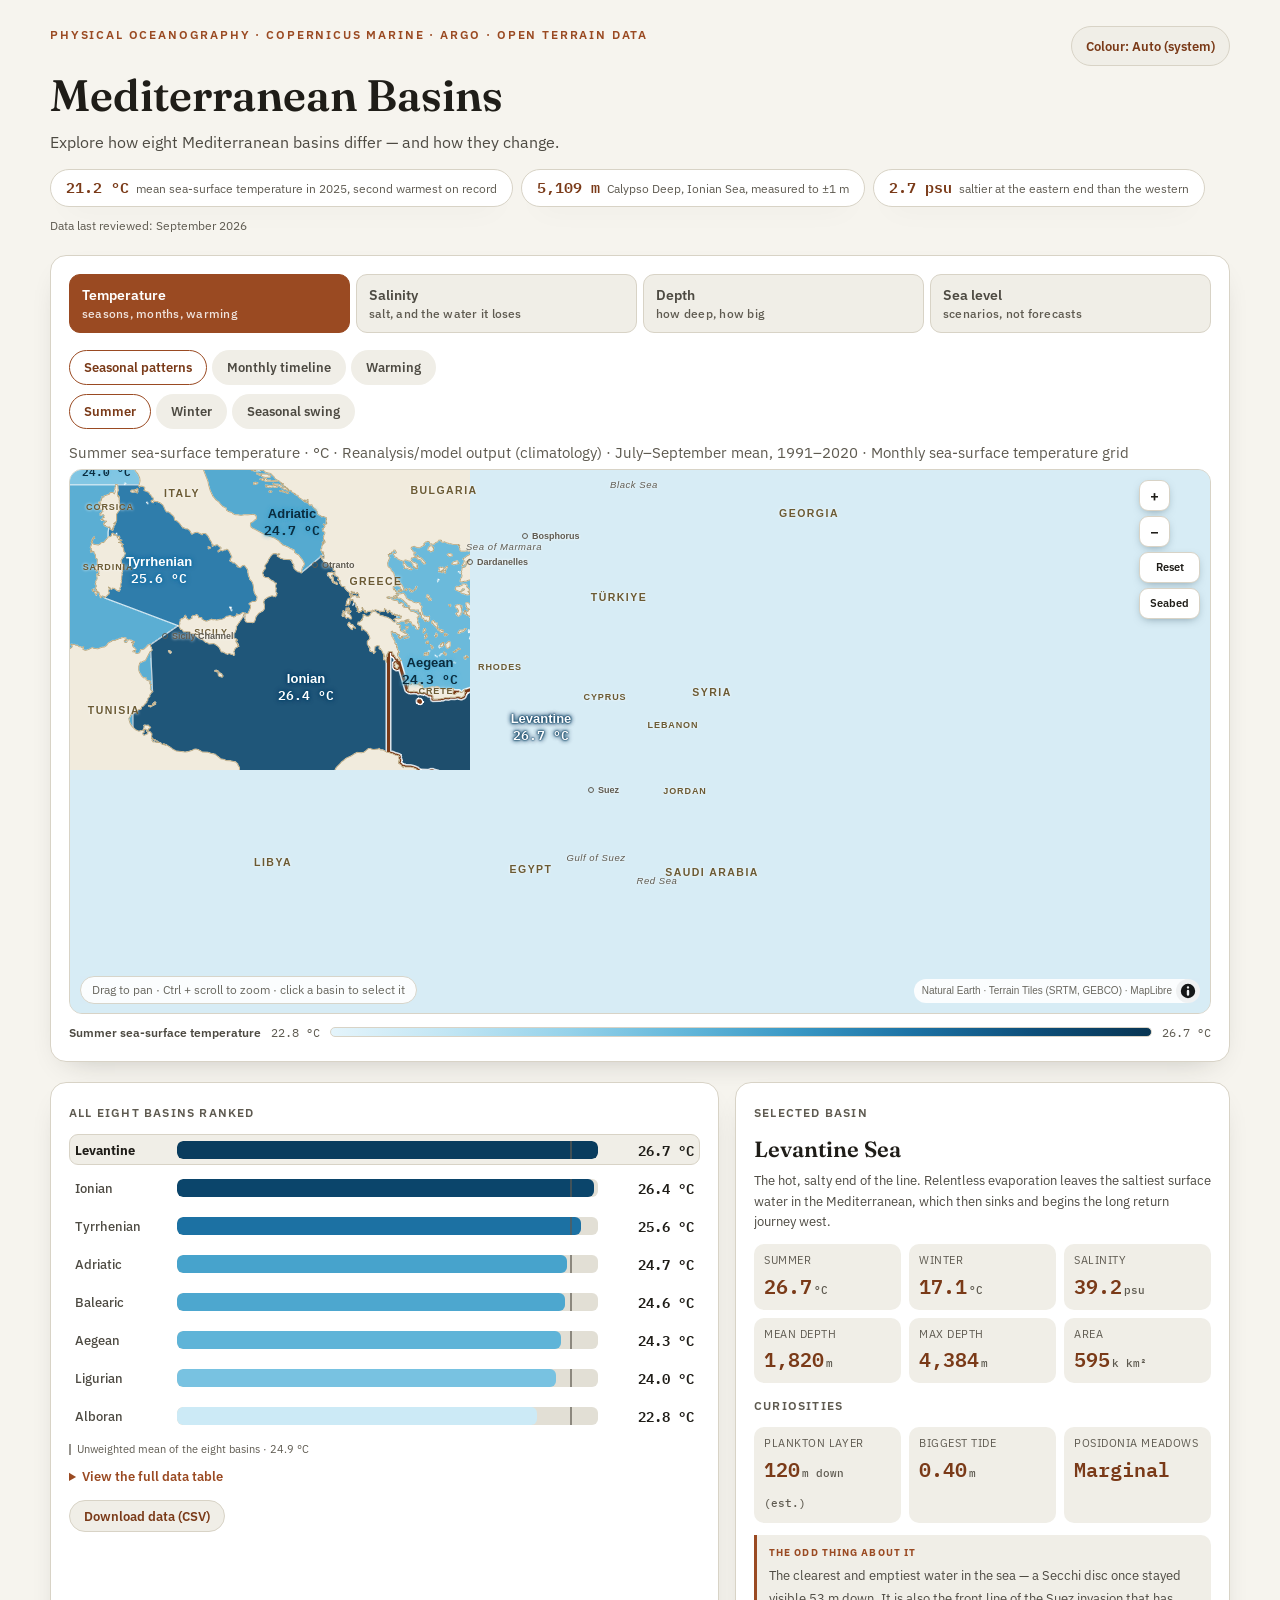
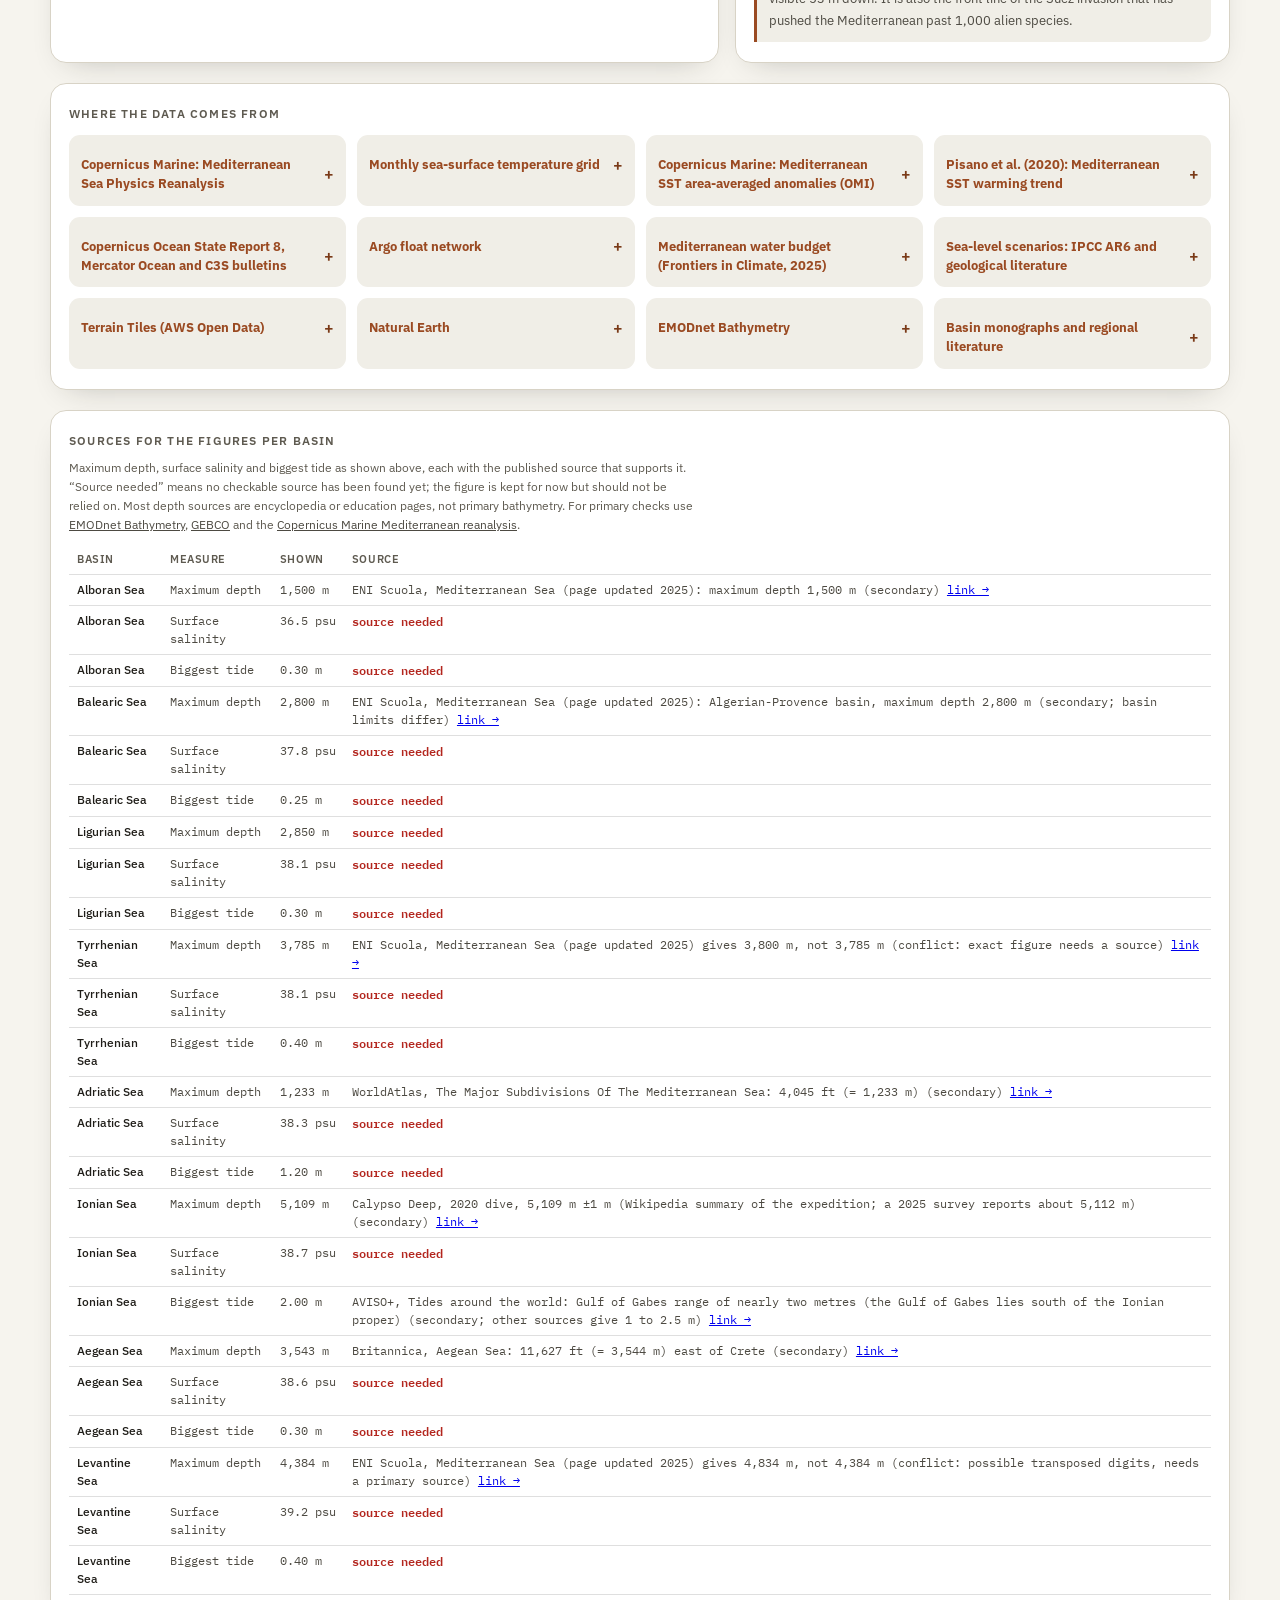
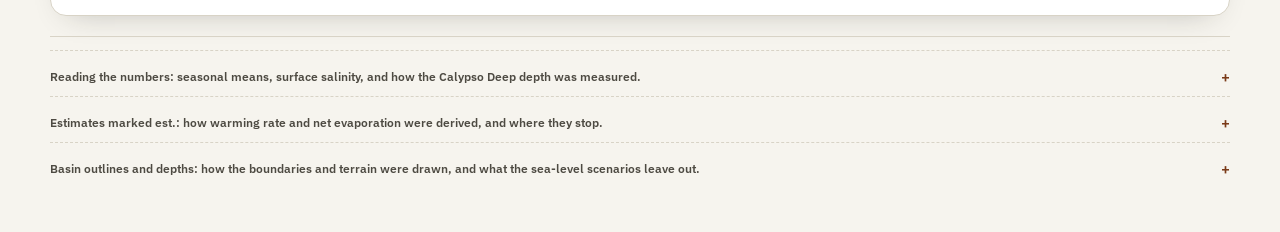
==== commit 17e9ca2f: "Add per-basin sources table for depth, salinity and tide; unsourced values marked Co-Authored-By: Cl" ====
--- a/index.html
+++ b/index.html
@@ -199,6 +199,7 @@
 .tile .tl{font-size:11px;text-transform:uppercase;letter-spacing:.05em;color:var(--ink-muted);display:block;line-height:1.35;}
 .tile .tv{font-family:"IBM Plex Mono",monospace;font-size:20px;font-weight:600;color:var(--accent-strong);display:block;margin-top:3px;font-variant-numeric:tabular-nums;}
 .tile .tv i{font-size:11px;font-style:normal;color:var(--ink-muted);margin-left:2px;font-weight:500;}
+.vs{border-collapse:collapse;width:100%;font-size:12px;margin-top:10px;}.vs th,.vs td{text-align:left;padding:6px 8px;border-bottom:1px solid var(--line,rgba(128,128,128,.25));vertical-align:top;}.vs th{font-size:11px;color:var(--ink-muted);font-weight:600;}.vs .need{color:#b3261e;font-weight:600;}.vs .vn{font-variant-numeric:tabular-nums;white-space:nowrap;}
 .prov{display:grid;grid-template-columns:repeat(auto-fit,minmax(250px,1fr));gap:11px;margin-top:11px;}
 .pcard{background:var(--surface-2);border-radius:11px;padding:11px 12px;display:block;}
 .pcard > summary{list-style:none;cursor:pointer;display:flex;align-items:center;justify-content:space-between;gap:10px;}
@@ -461,6 +462,12 @@
     <div class="prov" id="prov"></div>
   </div>
 
+  <div class="panel" id="sec-valuesources">
+    <span class="ptitle">Sources for the figures per basin</span>
+    <p class="note" style="margin-top:8px">Maximum depth, surface salinity and biggest tide as shown above, each with the published source that supports it. &ldquo;Source needed&rdquo; means no checkable source has been found yet; the figure is kept for now but should not be relied on. Most depth sources are encyclopedia or education pages, not primary bathymetry. For primary checks use <a href="https://emodnet.ec.europa.eu/en/bathymetry" target="_blank" rel="noopener">EMODnet Bathymetry</a>, <a href="https://www.gebco.net/data-products-gridded-bathymetry-data" target="_blank" rel="noopener">GEBCO</a> and the <a href="https://data.marine.copernicus.eu/product/MEDSEA_MULTIYEAR_PHY_006_004/description" target="_blank" rel="noopener">Copernicus Marine Mediterranean reanalysis</a>.</p>
+    <div style="overflow-x:auto"><table class="vs" id="vsrc"></table></div>
+  </div>
+
   <footer id="sec-footer">
     <details class="note-fold"><summary>Reading the numbers: seasonal means, surface salinity, and how the Calypso Deep depth was measured.</summary><p class="note">Summer (July&ndash;September) and winter (January&ndash;March) SST are 1991&ndash;2020 climatological means of the Copernicus reanalysis over each basin&rsquo;s 0.25&deg; cells, weighted by cos(latitude): open-water averages, not coastal extremes, so shallow coastal corners can run warmer in August. Salinity is surface salinity in practical salinity units (&asymp; g/kg); the Aegean mean hides a steep gradient, from brackish Black Sea outflow in the north (below 33) to over 39 in the Cretan Sea. The Calypso Deep figure is the 2020 direct measurement of 5,109 m &plusmn;1 m from the submersible <i>Limiting Factor</i>, superseding older 5,121&ndash;5,267 m sonar estimates; the litter found there was logged in a separate 2025 study of video filmed on that same dive. The map's &ldquo;Balearic Sea&rdquo; follows the broad sense of that name &mdash; Britannica treats it as a synonym for the Algerian/Alg&eacute;ro-Proven&ccedil;al Basin, the whole open basin between Algeria, France and the Balearic Islands, not just the strip around Mallorca &mdash; so its area is the sourced ~0.85 million km&sup2; western-basin total minus the separately-mapped Alboran, Ligurian and Tyrrhenian. Basin areas otherwise vary with where you draw the boundaries; all are given to the nearest thousand km&sup2;.</p></details>
     <details class="note-fold"><summary>Estimates marked est.: how warming rate and net evaporation were derived, and where they stop.</summary><p class="note">are interpolated across a documented gradient rather than measured basin by basin. <i>Warming rate:</i> in the multi-decade satellite SST record, the Balearic, Tyrrhenian, Adriatic and northern Ionian trend fastest at 0.4&ndash;0.5 &deg;C/decade, while the Aegean and northern Levantine trend highest basin-wide, up to 0.6 &deg;C/decade (Copernicus Ocean State Report); the Alboran and Ligurian sit below that band. These are long-run averages &mdash; Argo float data for 2012&ndash;2025 alone show still steeper warming across the whole basin (up to 0.8&ndash;0.9 &deg;C/decade near the surface in the western Mediterranean and Ionian), reflecting how much faster the sea has warmed in just the last decade. <i>Net evaporation</i> is evaporation minus rainfall, and each sub-basin carries its parent basin&rsquo;s average: 0.88 mm/day (&asymp;0.32 m a year) over the western Mediterranean and 1.52 mm/day (&asymp;0.55 m a year) over the eastern, where drought since the late 1990s has intensified it. Comparable per-sub-basin figures are not published; the Adriatic in particular is so diluted by rivers that its real freshwater balance is far less negative than the eastern average suggests. Rivers replace only about a third of what the sea loses to evaporation &mdash; the Atlantic inflow at Gibraltar makes up the deficit, and that imbalance is why the sea gets saltier from west to east. <i>Plankton layer:</i> the literature reports the deep chlorophyll maximum at about 30 m in the westernmost Mediterranean (Dolan et al. 2002, as cited in a 2015 <i>Biogeosciences Discussions</i> paper, bgd-12-4139-2015) and at more than 100 m in the Levantine; the per-basin values here, including 120 m for the easternmost Levantine, are placed along that west-to-east gradient and are not measured basin by basin. <i>Posidonia meadows</i> is a five-step presence rating, not an area: <i>Posidonia oceanica</i> is endemic to the Mediterranean and 1,224,707 ha of it have been mapped basin-wide (Telesca et al. 2015, <i>Scientific Reports</i> 5, 12505), but per-basin areas are not published on a comparable footing. The ratings follow the documented range limits &mdash; the Alboran is the species' western edge, meadows are rare or absent in the low-salinity northern Adriatic, and they stop at a sharp border in the Levantine, where records from the Syrian, Lebanese and Israeli coasts are now considered erroneous. Meadows are estimated to have contracted by 34% over the last fifty years (same study). <i>Biggest tide</i> is the largest spring range observed anywhere in the basin, not a basin-wide average &mdash; the Ionian figure is the Gulf of Gab&egrave;s, the Adriatic figure is the head of the gulf at Venice, and most of the sea sits nearer 0.2&ndash;0.3 m.</p></details>
@@ -1348,6 +1355,39 @@
     host.appendChild(det);
   });
 }
+/* Published source for each per-basin figure. null = source needed (never invent a number). Checked 2026-11-06. */
+var ENI={n:"ENI Scuola, Mediterranean Sea (page updated 2025)",u:"https://eniscuola.eni.com/en-IT/environment/water/mediterranean-sea.html"};
+var VSRC={
+ maxDepth:{
+  alboran:{s:ENI.n+": maximum depth 1,500 m",u:ENI.u,w:"secondary"},
+  balearic:{s:ENI.n+": Algerian-Provence basin, maximum depth 2,800 m",u:ENI.u,w:"secondary; basin limits differ"},
+  ligurian:null,
+  tyrrhenian:{s:ENI.n+" gives 3,800 m, not 3,785 m",u:ENI.u,w:"conflict: exact figure needs a source"},
+  adriatic:{s:"WorldAtlas, The Major Subdivisions Of The Mediterranean Sea: 4,045 ft (= 1,233 m)",u:"https://www.worldatlas.com/articles/the-major-subdivisions-of-the-mediterranean-sea.html",w:"secondary"},
+  ionian:{s:"Calypso Deep, 2020 dive, 5,109 m ±1 m (Wikipedia summary of the expedition; a 2025 survey reports about 5,112 m)",u:"https://en.wikipedia.org/wiki/Calypso_Deep",w:"secondary"},
+  aegean:{s:"Britannica, Aegean Sea: 11,627 ft (= 3,544 m) east of Crete",u:"https://www.britannica.com/place/Aegean-Sea",w:"secondary"},
+  levantine:{s:ENI.n+" gives 4,834 m, not 4,384 m",u:ENI.u,w:"conflict: possible transposed digits, needs a primary source"}
+ },
+ salinity:{alboran:null,balearic:null,ligurian:null,tyrrhenian:null,adriatic:null,ionian:null,aegean:null,levantine:null},
+ tide:{
+  alboran:null,balearic:null,ligurian:null,tyrrhenian:null,adriatic:null,
+  ionian:{s:"AVISO+, Tides around the world: Gulf of Gabes range of nearly two metres (the Gulf of Gabes lies south of the Ionian proper)",u:"https://www.aviso.altimetry.fr/en/applications/ocean/tides/tides-around-the-world.html",w:"secondary; other sources give 1 to 2.5 m"},
+  aegean:null,levantine:null
+ }
+};
+function renderValueSources(){
+  var t=document.getElementById("vsrc"); if(!t) return;
+  var rows=[["maxDepth","Maximum depth"],["salinity","Surface salinity"],["tide","Biggest tide"]];
+  var h="<thead><tr><th>Basin</th><th>Measure</th><th>Shown</th><th>Source</th></tr></thead><tbody>";
+  basins.forEach(function(b){
+    rows.forEach(function(r){
+      var src=VSRC[r[0]][b.id], v=b[r[0]], shown=r[0]==="tide"?v.toFixed(2)+" m":r[0]==="salinity"?v.toFixed(1)+" psu":fN(v)+" m";
+      var cell=src?(esc(src.s)+(src.w?" ("+esc(src.w)+")":"")+' <a href="'+src.u+'" target="_blank" rel="noopener">link &rarr;</a>'):'<span class="need">source needed</span>';
+      h+="<tr><td>"+esc(b.name)+"</td><td>"+r[1]+'</td><td class="vn">'+shown+"</td><td>"+cell+"</td></tr>";
+    });
+  });
+  t.innerHTML=h+"</tbody>";
+}
 function dsNames(ids){ return ids.split("; ").map(function(id){ return DS[id]?DS[id].name:id; }).join("; "); }
 function paintContext(){
   var t;
@@ -1566,7 +1606,7 @@
 })();
 
 var hiddenViews={monthly:false,warming:false};
-renderSources(); renderSubs(); paintMap(); paintBars(); paintDetail(); paintTable();
+renderSources(); renderValueSources(); renderSubs(); paintMap(); paintBars(); paintDetail(); paintTable();
 
 /* ---- display settings: data/config.json, or a live preview posted by dev/ ----
    Optional. A missing or unreadable config leaves the page as it is. Sets layout order, default view, basin and theme, and which tools are shown. */
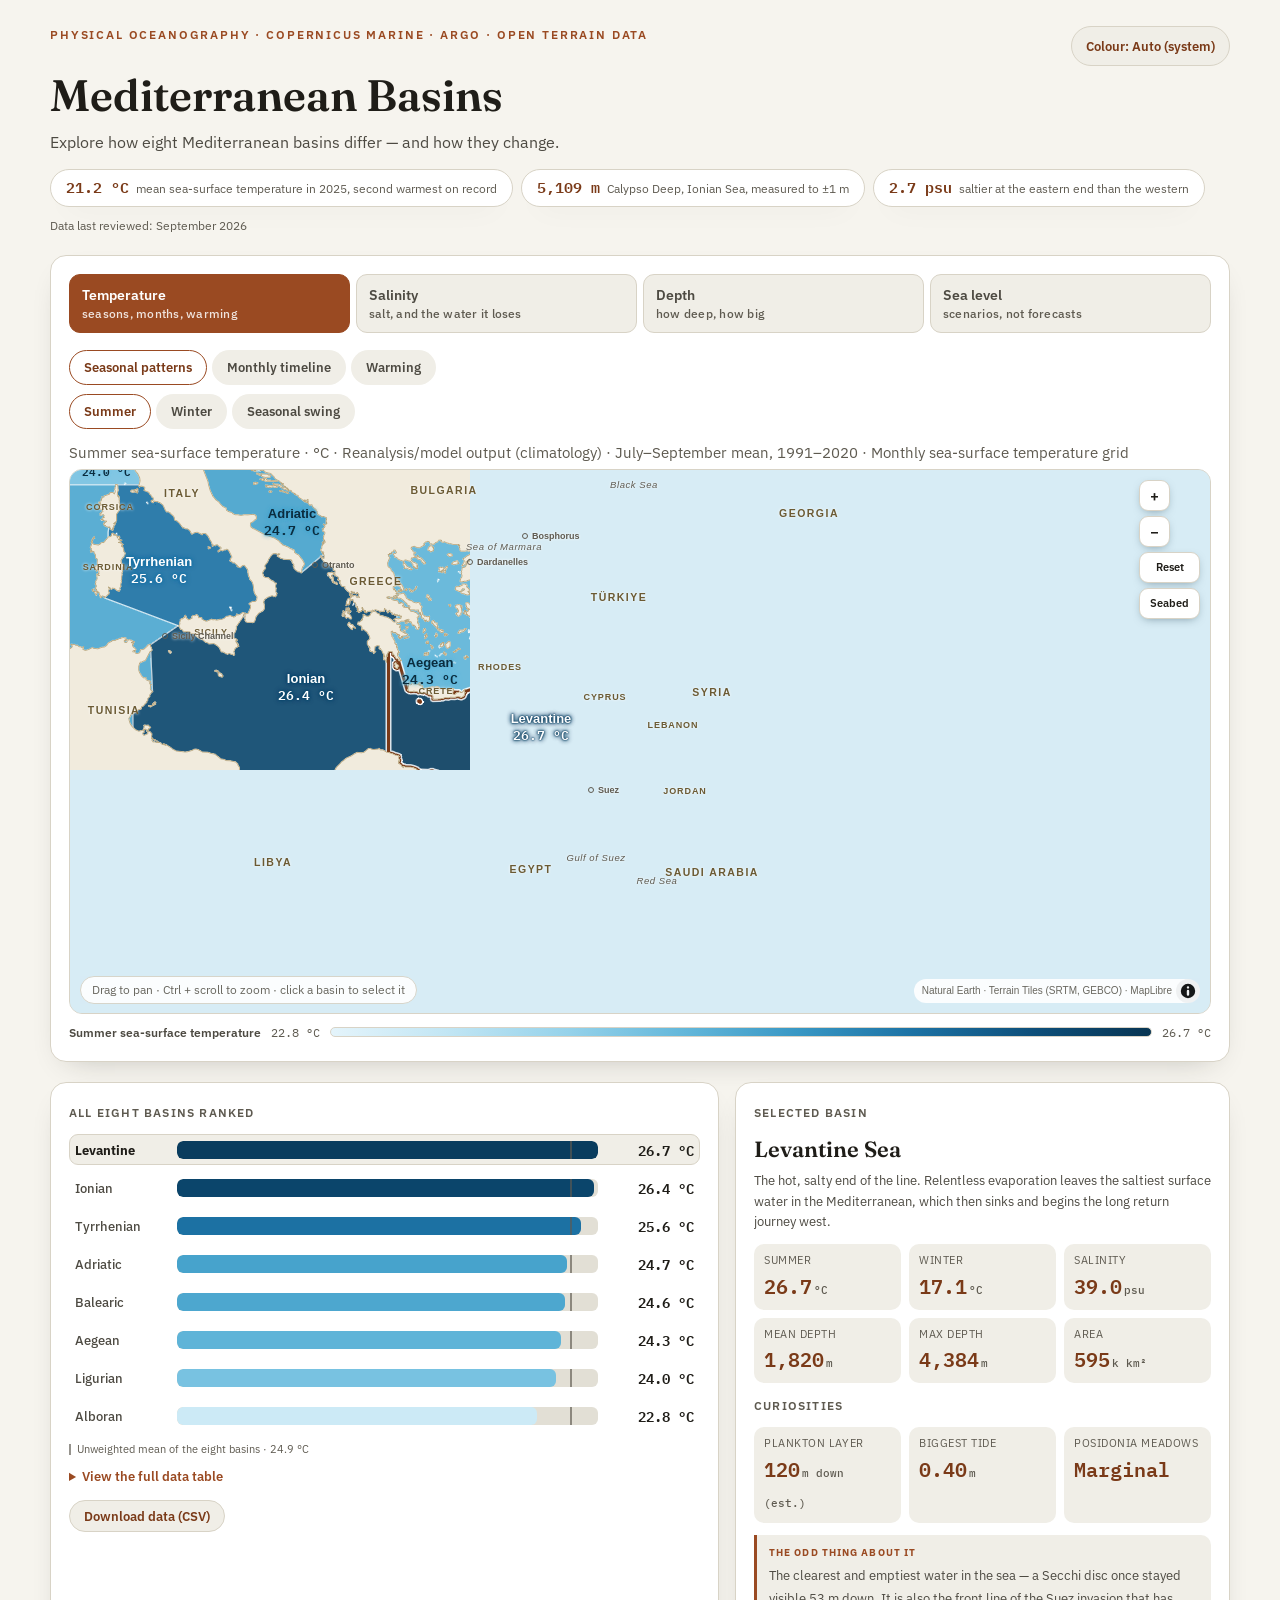
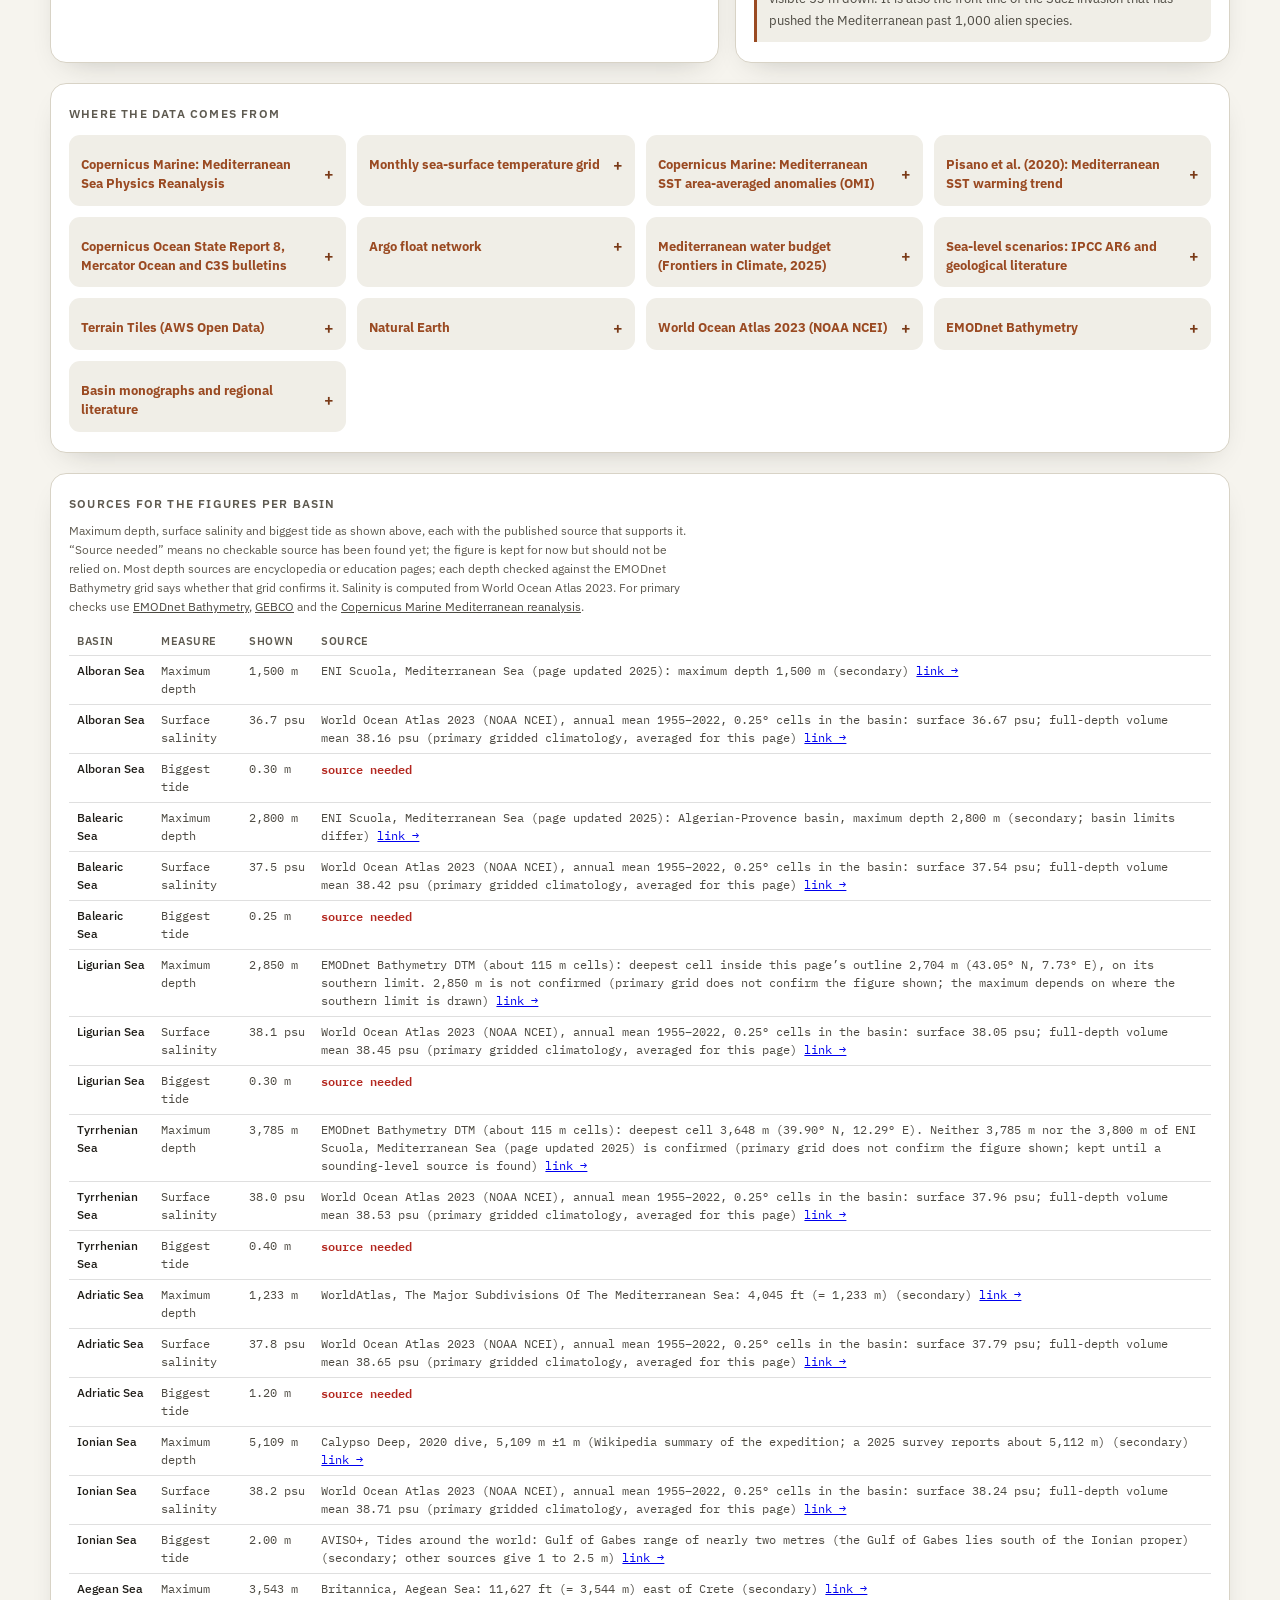
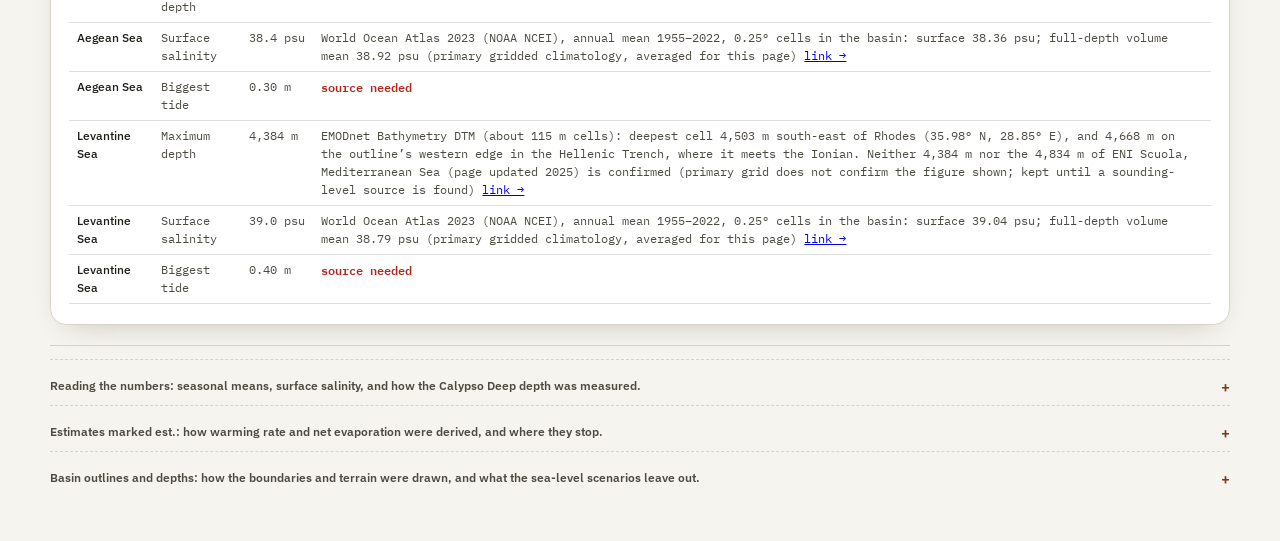
==== commit f24140d9: "Salinity per basin from World Ocean Atlas 2023; depths checked against EMODnet Bathymetry Surface sa" ====
--- a/index.html
+++ b/index.html
@@ -464,12 +464,12 @@
 
   <div class="panel" id="sec-valuesources">
     <span class="ptitle">Sources for the figures per basin</span>
-    <p class="note" style="margin-top:8px">Maximum depth, surface salinity and biggest tide as shown above, each with the published source that supports it. &ldquo;Source needed&rdquo; means no checkable source has been found yet; the figure is kept for now but should not be relied on. Most depth sources are encyclopedia or education pages, not primary bathymetry. For primary checks use <a href="https://emodnet.ec.europa.eu/en/bathymetry" target="_blank" rel="noopener">EMODnet Bathymetry</a>, <a href="https://www.gebco.net/data-products-gridded-bathymetry-data" target="_blank" rel="noopener">GEBCO</a> and the <a href="https://data.marine.copernicus.eu/product/MEDSEA_MULTIYEAR_PHY_006_004/description" target="_blank" rel="noopener">Copernicus Marine Mediterranean reanalysis</a>.</p>
+    <p class="note" style="margin-top:8px">Maximum depth, surface salinity and biggest tide as shown above, each with the published source that supports it. &ldquo;Source needed&rdquo; means no checkable source has been found yet; the figure is kept for now but should not be relied on. Most depth sources are encyclopedia or education pages; each depth checked against the EMODnet Bathymetry grid says whether that grid confirms it. Salinity is computed from World Ocean Atlas 2023. For primary checks use <a href="https://emodnet.ec.europa.eu/en/bathymetry" target="_blank" rel="noopener">EMODnet Bathymetry</a>, <a href="https://www.gebco.net/data-products-gridded-bathymetry-data" target="_blank" rel="noopener">GEBCO</a> and the <a href="https://data.marine.copernicus.eu/product/MEDSEA_MULTIYEAR_PHY_006_004/description" target="_blank" rel="noopener">Copernicus Marine Mediterranean reanalysis</a>.</p>
     <div style="overflow-x:auto"><table class="vs" id="vsrc"></table></div>
   </div>
 
   <footer id="sec-footer">
-    <details class="note-fold"><summary>Reading the numbers: seasonal means, surface salinity, and how the Calypso Deep depth was measured.</summary><p class="note">Summer (July&ndash;September) and winter (January&ndash;March) SST are 1991&ndash;2020 climatological means of the Copernicus reanalysis over each basin&rsquo;s 0.25&deg; cells, weighted by cos(latitude): open-water averages, not coastal extremes, so shallow coastal corners can run warmer in August. Salinity is surface salinity in practical salinity units (&asymp; g/kg); the Aegean mean hides a steep gradient, from brackish Black Sea outflow in the north (below 33) to over 39 in the Cretan Sea. The Calypso Deep figure is the 2020 direct measurement of 5,109 m &plusmn;1 m from the submersible <i>Limiting Factor</i>, superseding older 5,121&ndash;5,267 m sonar estimates; the litter found there was logged in a separate 2025 study of video filmed on that same dive. The map's &ldquo;Balearic Sea&rdquo; follows the broad sense of that name &mdash; Britannica treats it as a synonym for the Algerian/Alg&eacute;ro-Proven&ccedil;al Basin, the whole open basin between Algeria, France and the Balearic Islands, not just the strip around Mallorca &mdash; so its area is the sourced ~0.85 million km&sup2; western-basin total minus the separately-mapped Alboran, Ligurian and Tyrrhenian. Basin areas otherwise vary with where you draw the boundaries; all are given to the nearest thousand km&sup2;.</p></details>
+    <details class="note-fold"><summary>Reading the numbers: seasonal means, surface salinity, and how the Calypso Deep depth was measured.</summary><p class="note">Summer (July&ndash;September) and winter (January&ndash;March) SST are 1991&ndash;2020 climatological means of the Copernicus reanalysis over each basin&rsquo;s 0.25&deg; cells, weighted by cos(latitude): open-water averages, not coastal extremes, so shallow coastal corners can run warmer in August. Salinity is the annual mean surface salinity from World Ocean Atlas 2023 (1955&ndash;2022), in practical salinity units (&asymp; g/kg); the Aegean mean hides a steep gradient, from brackish Black Sea outflow in the north (below 33) to over 39 in the Cretan Sea. The Calypso Deep figure is the 2020 direct measurement of 5,109 m &plusmn;1 m from the submersible <i>Limiting Factor</i>, superseding older 5,121&ndash;5,267 m sonar estimates; the litter found there was logged in a separate 2025 study of video filmed on that same dive. The map's &ldquo;Balearic Sea&rdquo; follows the broad sense of that name &mdash; Britannica treats it as a synonym for the Algerian/Alg&eacute;ro-Proven&ccedil;al Basin, the whole open basin between Algeria, France and the Balearic Islands, not just the strip around Mallorca &mdash; so its area is the sourced ~0.85 million km&sup2; western-basin total minus the separately-mapped Alboran, Ligurian and Tyrrhenian. Basin areas otherwise vary with where you draw the boundaries; all are given to the nearest thousand km&sup2;.</p></details>
     <details class="note-fold"><summary>Estimates marked est.: how warming rate and net evaporation were derived, and where they stop.</summary><p class="note">are interpolated across a documented gradient rather than measured basin by basin. <i>Warming rate:</i> in the multi-decade satellite SST record, the Balearic, Tyrrhenian, Adriatic and northern Ionian trend fastest at 0.4&ndash;0.5 &deg;C/decade, while the Aegean and northern Levantine trend highest basin-wide, up to 0.6 &deg;C/decade (Copernicus Ocean State Report); the Alboran and Ligurian sit below that band. These are long-run averages &mdash; Argo float data for 2012&ndash;2025 alone show still steeper warming across the whole basin (up to 0.8&ndash;0.9 &deg;C/decade near the surface in the western Mediterranean and Ionian), reflecting how much faster the sea has warmed in just the last decade. <i>Net evaporation</i> is evaporation minus rainfall, and each sub-basin carries its parent basin&rsquo;s average: 0.88 mm/day (&asymp;0.32 m a year) over the western Mediterranean and 1.52 mm/day (&asymp;0.55 m a year) over the eastern, where drought since the late 1990s has intensified it. Comparable per-sub-basin figures are not published; the Adriatic in particular is so diluted by rivers that its real freshwater balance is far less negative than the eastern average suggests. Rivers replace only about a third of what the sea loses to evaporation &mdash; the Atlantic inflow at Gibraltar makes up the deficit, and that imbalance is why the sea gets saltier from west to east. <i>Plankton layer:</i> the literature reports the deep chlorophyll maximum at about 30 m in the westernmost Mediterranean (Dolan et al. 2002, as cited in a 2015 <i>Biogeosciences Discussions</i> paper, bgd-12-4139-2015) and at more than 100 m in the Levantine; the per-basin values here, including 120 m for the easternmost Levantine, are placed along that west-to-east gradient and are not measured basin by basin. <i>Posidonia meadows</i> is a five-step presence rating, not an area: <i>Posidonia oceanica</i> is endemic to the Mediterranean and 1,224,707 ha of it have been mapped basin-wide (Telesca et al. 2015, <i>Scientific Reports</i> 5, 12505), but per-basin areas are not published on a comparable footing. The ratings follow the documented range limits &mdash; the Alboran is the species' western edge, meadows are rare or absent in the low-salinity northern Adriatic, and they stop at a sharp border in the Levantine, where records from the Syrian, Lebanese and Israeli coasts are now considered erroneous. Meadows are estimated to have contracted by 34% over the last fifty years (same study). <i>Biggest tide</i> is the largest spring range observed anywhere in the basin, not a basin-wide average &mdash; the Ionian figure is the Gulf of Gab&egrave;s, the Adriatic figure is the head of the gulf at Venice, and most of the sea sits nearer 0.2&ndash;0.3 m.</p></details>
     <details class="note-fold"><summary>Basin outlines and depths: how the boundaries and terrain were drawn, and what the sea-level scenarios leave out.</summary><p class="note">follow the conventional hydrographic divisions at the sills &mdash; Gibraltar, the Sicily Channel, Otranto, the Dardanelles and the Cretan Arc &mdash; set as straight lines between capes, the convention the IHO uses, then clipped to the Natural Earth 1:10m coastline, simplified. The map also shows the surrounding seas (Atlantic, Black Sea, Sea of Marmara, Red Sea) in grey, outside the eight basins. <b>Area and mean depth</b> are measured from the outlined polygons and the terrain grid, so they describe what is drawn; they can differ from published figures for the same basin names, which use other limits. Maximum depths are literature values. The terrain grid is the AWS/Mapzen &ldquo;terrarium&rdquo; terrain tiles (SRTM, GMTED and ETOPO1/GEBCO), averaged to about 4&nbsp;km per cell, so depths under the cursor are approximate. <b>Sea-level scenarios:</b> an educational scenario on today&rsquo;s terrain &mdash; no ice-sheet or crustal rebound, no erosion or sediment, no tides, waves, defences or drainage &mdash; and whether water reaches a city is judged on 4&nbsp;km cells (see the method note beside the tool). The map is thematic, not navigational. Compiled September 2026.</p></details>
   </footer>
@@ -488,11 +488,11 @@
  {id:"alboran",name:"Alboran Sea",sm:true,
   desc:"The Atlantic's doorway. A jet of cool, fresh ocean water pours through Gibraltar and coils into two standing gyres, keeping this the coldest and least salty corner of the sea.",
   quirk:"Every drop of Mediterranean water entered through this basin. It is also the one stretch that blooms like a real ocean \u2014 the plankton layer sits just 30 m down, against 120 m at the far eastern end.",
-  summer:22.77,winter:15.35,salinity:36.5,maxDepth:1500,warming:0.30,dcm:30,tide:0.3,posidonia:1},
+  summer:22.77,winter:15.35,salinity:36.7,maxDepth:1500,warming:0.30,dcm:30,tide:0.3,posidonia:1},
  {id:"balearic",name:"Balearic Sea",
   desc:"The Mediterranean's broadest open basin, running from the Algerian current to the Balearic Islands and the Gulf of Lion. In that northern corner, winter mistral storms make it one of the few places on Earth where surface water sinks all the way to the seafloor.",
   quirk:"A single seagrass meadow off Formentera, within this basin, has been cloning itself for an estimated 80,000 to 200,000 years and stretches 15 km. It is arguably the oldest living organism on the planet.",
-  summer:24.58,winter:14.29,salinity:37.8,maxDepth:2800,warming:0.45,dcm:50,tide:0.25,posidonia:4},
+  summer:24.58,winter:14.29,salinity:37.5,maxDepth:2800,warming:0.45,dcm:50,tide:0.25,posidonia:4},
  {id:"ligurian",name:"Ligurian Sea",sm:true,
   desc:"A small, steep basin in the crook of the Riviera. Deep water rises close to shore here, feeding the plankton blooms that draw fin whales in every summer.",
   quirk:"The Pelagos Sanctuary, 87,500 km\u00b2 of protected water centred on this basin, is the Mediterranean's only large marine-mammal reserve \u2014 and the reason fin whales still summer within sight of Monaco.",
@@ -500,23 +500,23 @@
  {id:"tyrrhenian",name:"Tyrrhenian Sea",
   desc:"Boxed in by Italy, Sicily, Sardinia and Corsica, and deep almost everywhere. Its water column is among the most stable in the sea.",
   quirk:"Marsili, 70 km long and rising 3,000 m off the seabed, is the largest volcano in Europe \u2014 bigger than Etna. Its crater sits 450 m below the surface and nothing on the water above gives it away.",
-  summer:25.57,winter:14.31,salinity:38.1,maxDepth:3785,warming:0.45,dcm:70,tide:0.4,posidonia:4},
+  summer:25.57,winter:14.31,salinity:38.0,maxDepth:3785,warming:0.45,dcm:70,tide:0.4,posidonia:4},
  {id:"adriatic",name:"Adriatic Sea",
   desc:"Shallow enough to wade far offshore in the north, then plunging past 1,200 m in the south. River water and winter cold give it the widest seasonal swing of any basin.",
   quirk:"It carries the Mediterranean's second-biggest tides \u2014 about 1.2 m at the head of the gulf, which, stacked on a storm surge, is what floods St Mark's Square \u2014 in a sea where 20 to 30 cm is the norm.",
-  summer:24.67,winter:12.85,salinity:38.3,maxDepth:1233,warming:0.50,dcm:40,tide:1.2,posidonia:2},
+  summer:24.67,winter:12.85,salinity:37.8,maxDepth:1233,warming:0.50,dcm:40,tide:1.2,posidonia:2},
  {id:"ionian",name:"Ionian Sea",
   desc:"The abyss of the Mediterranean. The Hellenic Trench drops to the Calypso Deep, deeper than anywhere else in the sea.",
   quirk:"Its floor, 5,109 m down, is the lowest point in the Mediterranean. Video from the 2020 dive that measured it, analysed in a 2025 study, shows 167 objects on the seafloor \u2014 88% of the identified litter plastic \u2014 one of the highest litter densities ever recorded in the deep sea.",
-  summer:26.44,winter:15.95,salinity:38.7,maxDepth:5109,warming:0.40,dcm:90,tide:2.0,posidonia:4},
+  summer:26.44,winter:15.95,salinity:38.2,maxDepth:5109,warming:0.40,dcm:90,tide:2.0,posidonia:4},
  {id:"aegean",name:"Aegean Sea",
   desc:"Thousands of islands and a sharp north-south split: brackish Black Sea outflow chills the north, while the Cretan Sea in the south is warm, salty and over 3,500 m deep.",
   quirk:"Nobody agrees how many islands it holds \u2014 estimates run from about 1,200 to 6,000 depending on the minimum size counted. Only around 220 of them have anyone living on them.",
-  summer:24.32,winter:15.45,salinity:38.6,maxDepth:3543,warming:0.55,dcm:80,tide:0.3,posidonia:3},
+  summer:24.32,winter:15.45,salinity:38.4,maxDepth:3543,warming:0.55,dcm:80,tide:0.3,posidonia:3},
  {id:"levantine",name:"Levantine Sea",
   desc:"The hot, salty end of the line. Relentless evaporation leaves the saltiest surface water in the Mediterranean, which then sinks and begins the long return journey west.",
   quirk:"The clearest and emptiest water in the sea \u2014 a Secchi disc once stayed visible 53 m down. It is also the front line of the Suez invasion that has pushed the Mediterranean past 1,000 alien species.",
-  summer:26.66,winter:17.06,salinity:39.2,maxDepth:4384,warming:0.50,dcm:120,tide:0.4,posidonia:1}
+  summer:26.66,winter:17.06,salinity:39.0,maxDepth:4384,warming:0.50,dcm:120,tide:0.4,posidonia:1}
 ];
 /* summer = Jul-Sep, winter = Jan-Mar: 1991-2020 climatological means of the Copernicus reanalysis over each basin's 0.25-degree cells,
    weighted by cos(latitude), computed from data/sst_clim.png (tests/smoke.html recomputes and checks them) */
@@ -1275,7 +1275,7 @@
   winter:["\u00b0C","Reanalysis/model output (climatology)","January\u2013March mean, 1991\u20132020","cmems-sst-monthly"],
   range:["\u00b0C","Derived: summer value minus winter value","1991\u20132020 climatology","cmems-sst-monthly"],
   warming:["\u00b0C per decade","Interpolated estimate (est.)","Long-run satellite SST record; window not documented","cmems-osr-bulletins; argo"],
-  salinity:["psu","Literature value","Period not documented","basin-literature"],
+  salinity:["psu","Gridded climatology (annual mean at the surface)","1955\u20132022, average of decades","woa23"],
   evap:["m per year","Interpolated estimate (est.)","Period not documented","water-budget"],
   avgDepth:["m","Derived from terrain model","Current terrain, not dated","terrain-tiles; natural-earth"],
   maxDepth:["m","Literature value","Measurement dates not documented per basin","basin-literature"],
@@ -1332,13 +1332,19 @@
  {id:"natural-earth",name:"Natural Earth",what:"The coastline drawn here: public-domain vector shorelines, rendered with MapLibre GL JS. Basin outlines are clipped to it.",
   product:"ne_10m_land",variable:"Coastline",resolution:"1:10m, simplified",category:"Vector base map",
   url:"https://www.naturalearthdata.com/",linkText:"naturalearthdata.com"},
- {id:"emodnet-bathymetry",name:"EMODnet Bathymetry",what:"The European seabed terrain model, listed as a reference.",
-  product:"DTM 2022 (21,937 surveys, 64 providers, 28 countries)",variable:"Seabed depth",category:"Reference only",
-  limitations:"Not used in this page's calculations: measured depths and the sea-level scenarios use the Terrain Tiles above.",
+ {id:"woa23",name:"World Ocean Atlas 2023 (NOAA NCEI)",what:"Public gridded climatology of ocean salinity, the source of the per-basin surface salinity.",
+  product:"WOA23 salinity, annual, all decades (decav), 0.25\u00b0, objectively analysed field s_an, read over OPeNDAP without a login",variable:"Practical salinity",unit:"psu",coverage:"1955\u20132022 (average of decadal climatologies)",
+  aggregation:"Basin value = mean of the 0.25\u00b0 cells whose centre lies in the basin outline, weighted by cos(latitude); surface = the 0 m level. The full-depth volume mean is given in the sources table",resolution:"0.25\u00b0",category:"Gridded climatology (in-situ observations, objectively analysed)",
+  limitations:"A long-term annual mean: it smooths seasonal and recent changes, and coastal cells (river plumes, lagoons) are only partly resolved. Computed for this page on 2026-11-06.",
+  url:"https://www.ncei.noaa.gov/products/world-ocean-atlas",linkText:"ncei.noaa.gov/products/world-ocean-atlas"},
+ {id:"emodnet-bathymetry",name:"EMODnet Bathymetry",what:"The European seabed terrain model, used to check the per-basin maximum depths.",
+  product:"Digital Terrain Model, WCS layer emodnet__mean (1/16 arc-minute, about 115 m cells), read without a login",variable:"Seabed depth",category:"Gridded terrain model (reference check)",
+  aggregation:"Deepest cell whose centre lies inside each basin outline: a coarse scan of the whole basin, then the full-resolution grid around the deepest areas",
+  limitations:"Used only to check maximum depths, not to replace them. Cell values are means over about 115 m, so a single sounding can be deeper. Measured areas, mean depths and the sea-level scenarios use the Terrain Tiles above.",
   url:"https://emodnet.ec.europa.eu/en/bathymetry",linkText:"emodnet.ec.europa.eu"},
- {id:"basin-literature",name:"Basin monographs and regional literature",what:"Per-basin salinity, maximum depth, tide, plankton and Posidonia figures: Adriatic, Aegean, Tyrrhenian, Ligurian, Alboran and Levantine studies, CIESM and Britannica.",
+ {id:"basin-literature",name:"Basin monographs and regional literature",what:"Per-basin maximum depth, tide, plankton and Posidonia figures: Adriatic, Aegean, Tyrrhenian, Ligurian, Alboran and Levantine studies, CIESM and Britannica.",
   category:"Literature value",
-  limitations:"Maximum depths: Alboran 1,500 m (eniscuola.eni.com) and Adriatic 1,233 m and Aegean 3,543 m (WorldAtlas, converted from feet) are web references, not primary bathymetry. Tyrrhenian 3,785 m is repeated across Wikipedia and its mirrors with no citation. Levantine 4,384 m (Pliny Trench) is an encyclopedia figure marked citation needed; a 2021 trench study gives no basin maximum. Ligurian 2,850 m: no source found, and Wikipedia says only more than 2,800 m. Balearic 2,800 m: a Universalis entry gives the typical abyssal floor as 2,800 to 3,300 m, so 2,800 is the bottom of that range, not a maximum. Ionian 5,109 m is the 2020 Calypso Deep measurement. Tide: Ionian 2.0 m (Gulf of Gabes) sits within a wide spread in the sources (about 1 m in Sammari et al. 2006, 2.1 m on Wikipedia, about 2.5 m in Britannica); Adriatic 1.2 m (Venice) has no source found. Salinity: no per-basin mean was found; the only support is that Levantine Surface Water in the Aegean exceeds 39.2 psu in summer. Plankton layer: about 30 m in the westernmost Mediterranean and more than 100 m in the Levantine are reported in the literature; per-basin values are interpolated. Posidonia: basin-wide area and decline are from Telesca et al. 2015; per-basin ratings are not sourced.",
+  limitations:"Maximum depths: Alboran 1,500 m (eniscuola.eni.com) and Adriatic 1,233 m and Aegean 3,543 m (WorldAtlas, converted from feet) are web references, not primary bathymetry. Tyrrhenian 3,785 m is repeated across Wikipedia and its mirrors with no citation; the EMODnet grid\u2019s deepest cell in the outline is 3,648 m. Levantine 4,384 m (Pliny Trench) is an encyclopedia figure marked citation needed; a 2021 trench study gives no basin maximum, and the EMODnet grid gives 4,503 m south-east of Rhodes (4,668 m at the Ionian edge). Ligurian 2,850 m: no source found, Wikipedia says only more than 2,800 m, and the EMODnet grid gives 2,704 m at the outline\u2019s southern limit. Balearic 2,800 m: a Universalis entry gives the typical abyssal floor as 2,800 to 3,300 m, so 2,800 is the bottom of that range, not a maximum. Ionian 5,109 m is the 2020 Calypso Deep measurement. Tide: Ionian 2.0 m (Gulf of Gabes) sits within a wide spread in the sources (about 1 m in Sammari et al. 2006, 2.1 m on Wikipedia, about 2.5 m in Britannica); Adriatic 1.2 m (Venice) has no source found. Salinity: no longer from this record; it now comes from World Ocean Atlas 2023 (see that record). Plankton layer: about 30 m in the westernmost Mediterranean and more than 100 m in the Levantine are reported in the literature; per-basin values are interpolated. Posidonia: basin-wide area and decline are from Telesca et al. 2015; per-basin ratings are not sourced.",
   url:"https://www.britannica.com/place/Mediterranean-Sea/Hydrologic-features-and-climate",linkText:"Britannica"}
 ];
 var DS={}; DATASETS.forEach(function(d){ DS[d.id]=d; });
@@ -1355,20 +1361,22 @@
     host.appendChild(det);
   });
 }
-/* Published source for each per-basin figure. null = source needed (never invent a number). Checked 2026-11-06. */
+/* Published source for each per-basin figure. null = source needed (never invent a number). Checked 2026-11-06: depths against EMODnet Bathymetry, salinity computed from World Ocean Atlas 2023. */
+var EMO="EMODnet Bathymetry DTM (about 115 m cells)", EMO_U="https://emodnet.ec.europa.eu/en/bathymetry";
 var ENI={n:"ENI Scuola, Mediterranean Sea (page updated 2025)",u:"https://eniscuola.eni.com/en-IT/environment/water/mediterranean-sea.html"};
+function WOA(sf,vm){ return {s:"World Ocean Atlas 2023 (NOAA NCEI), annual mean 1955\u20132022, 0.25\u00b0 cells in the basin: surface "+sf.toFixed(2)+" psu; full-depth volume mean "+vm.toFixed(2)+" psu",u:"https://www.ncei.noaa.gov/products/world-ocean-atlas",w:"primary gridded climatology, averaged for this page"}; }
 var VSRC={
  maxDepth:{
   alboran:{s:ENI.n+": maximum depth 1,500 m",u:ENI.u,w:"secondary"},
   balearic:{s:ENI.n+": Algerian-Provence basin, maximum depth 2,800 m",u:ENI.u,w:"secondary; basin limits differ"},
-  ligurian:null,
-  tyrrhenian:{s:ENI.n+" gives 3,800 m, not 3,785 m",u:ENI.u,w:"conflict: exact figure needs a source"},
+  ligurian:{s:EMO+": deepest cell inside this page\u2019s outline 2,704 m (43.05\u00b0 N, 7.73\u00b0 E), on its southern limit. 2,850 m is not confirmed",u:EMO_U,w:"primary grid does not confirm the figure shown; the maximum depends on where the southern limit is drawn"},
+  tyrrhenian:{s:EMO+": deepest cell 3,648 m (39.90\u00b0 N, 12.29\u00b0 E). Neither 3,785 m nor the 3,800 m of "+ENI.n+" is confirmed",u:EMO_U,w:"primary grid does not confirm the figure shown; kept until a sounding-level source is found"},
   adriatic:{s:"WorldAtlas, The Major Subdivisions Of The Mediterranean Sea: 4,045 ft (= 1,233 m)",u:"https://www.worldatlas.com/articles/the-major-subdivisions-of-the-mediterranean-sea.html",w:"secondary"},
   ionian:{s:"Calypso Deep, 2020 dive, 5,109 m ±1 m (Wikipedia summary of the expedition; a 2025 survey reports about 5,112 m)",u:"https://en.wikipedia.org/wiki/Calypso_Deep",w:"secondary"},
   aegean:{s:"Britannica, Aegean Sea: 11,627 ft (= 3,544 m) east of Crete",u:"https://www.britannica.com/place/Aegean-Sea",w:"secondary"},
-  levantine:{s:ENI.n+" gives 4,834 m, not 4,384 m",u:ENI.u,w:"conflict: possible transposed digits, needs a primary source"}
+  levantine:{s:EMO+": deepest cell 4,503 m south-east of Rhodes (35.98\u00b0 N, 28.85\u00b0 E), and 4,668 m on the outline\u2019s western edge in the Hellenic Trench, where it meets the Ionian. Neither 4,384 m nor the 4,834 m of "+ENI.n+" is confirmed",u:EMO_U,w:"primary grid does not confirm the figure shown; kept until a sounding-level source is found"}
  },
- salinity:{alboran:null,balearic:null,ligurian:null,tyrrhenian:null,adriatic:null,ionian:null,aegean:null,levantine:null},
+ salinity:{alboran:WOA(36.67,38.16),balearic:WOA(37.54,38.42),ligurian:WOA(38.05,38.45),tyrrhenian:WOA(37.96,38.53),adriatic:WOA(37.79,38.65),ionian:WOA(38.24,38.71),aegean:WOA(38.36,38.92),levantine:WOA(39.04,38.79)},
  tide:{
   alboran:null,balearic:null,ligurian:null,tyrrhenian:null,adriatic:null,
   ionian:{s:"AVISO+, Tides around the world: Gulf of Gabes range of nearly two metres (the Gulf of Gabes lies south of the Ionian proper)",u:"https://www.aviso.altimetry.fr/en/applications/ocean/tides/tides-around-the-world.html",w:"secondary; other sources give 1 to 2.5 m"},
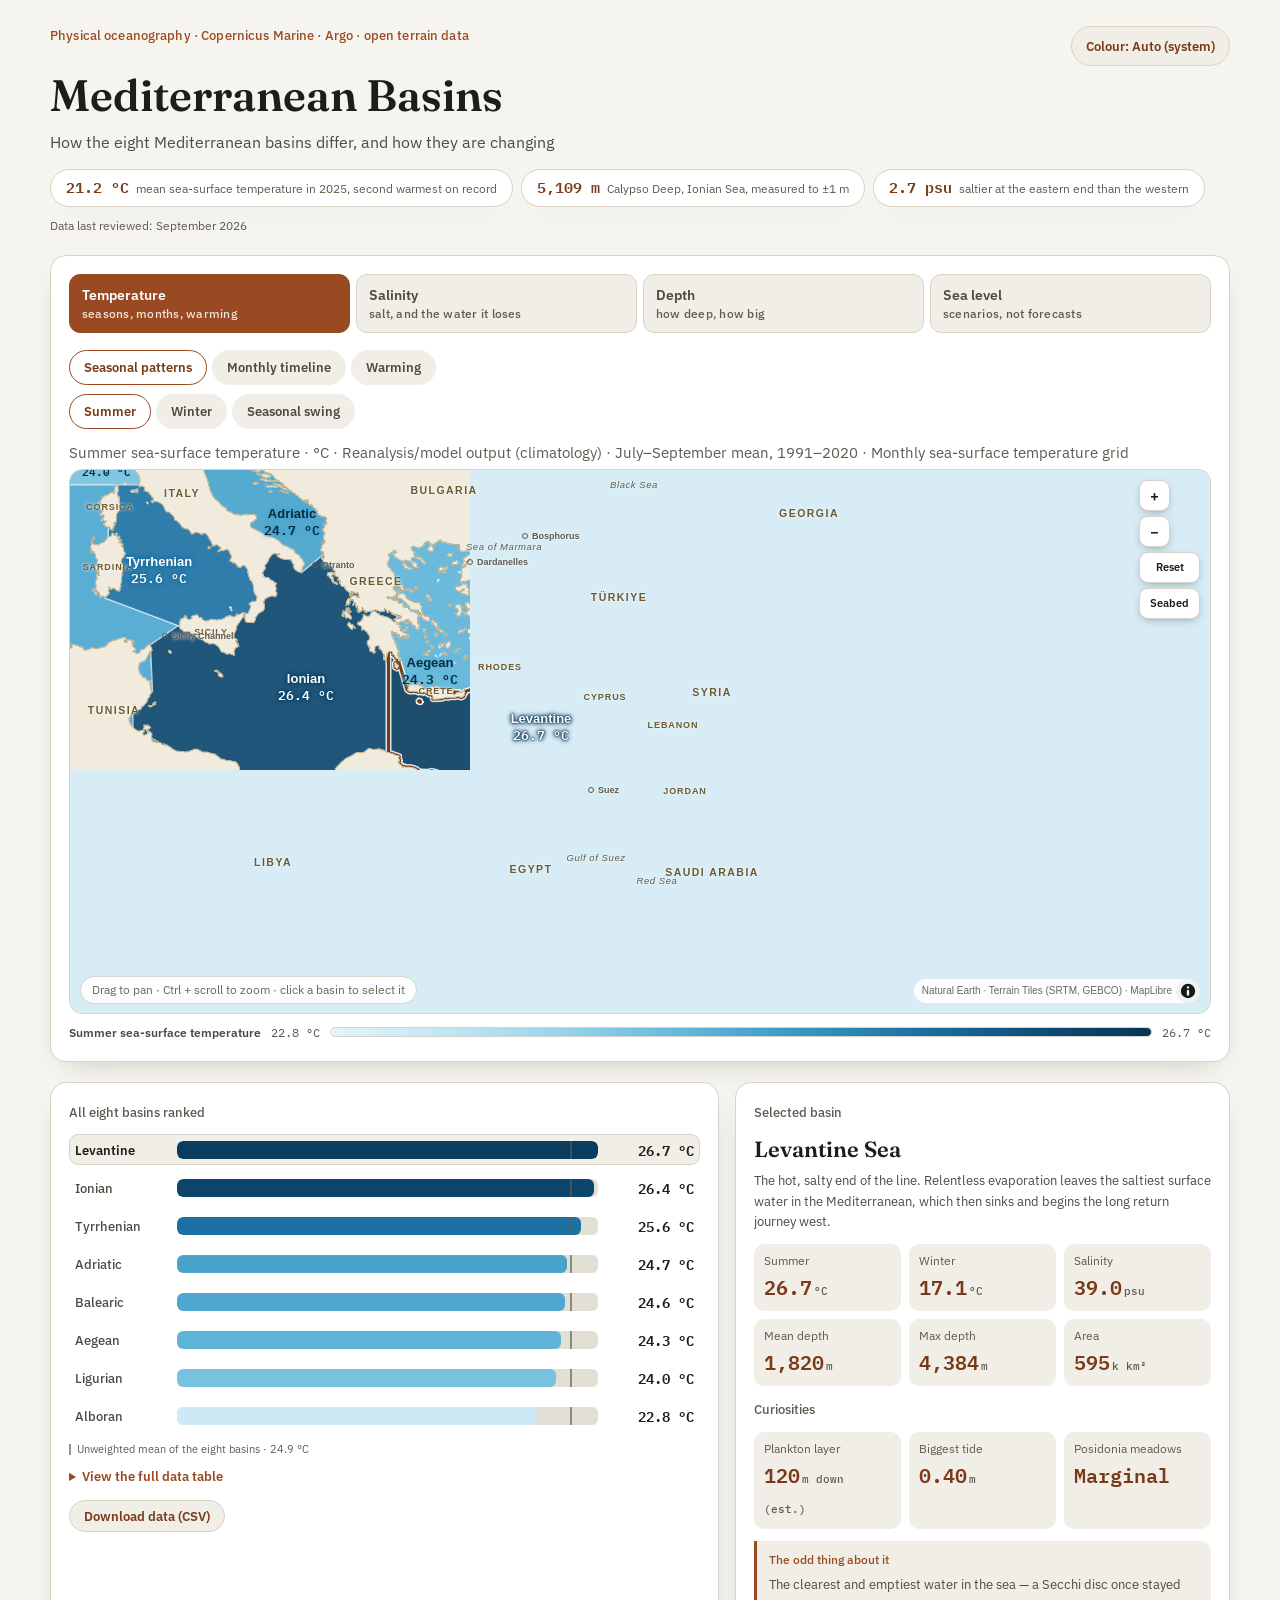
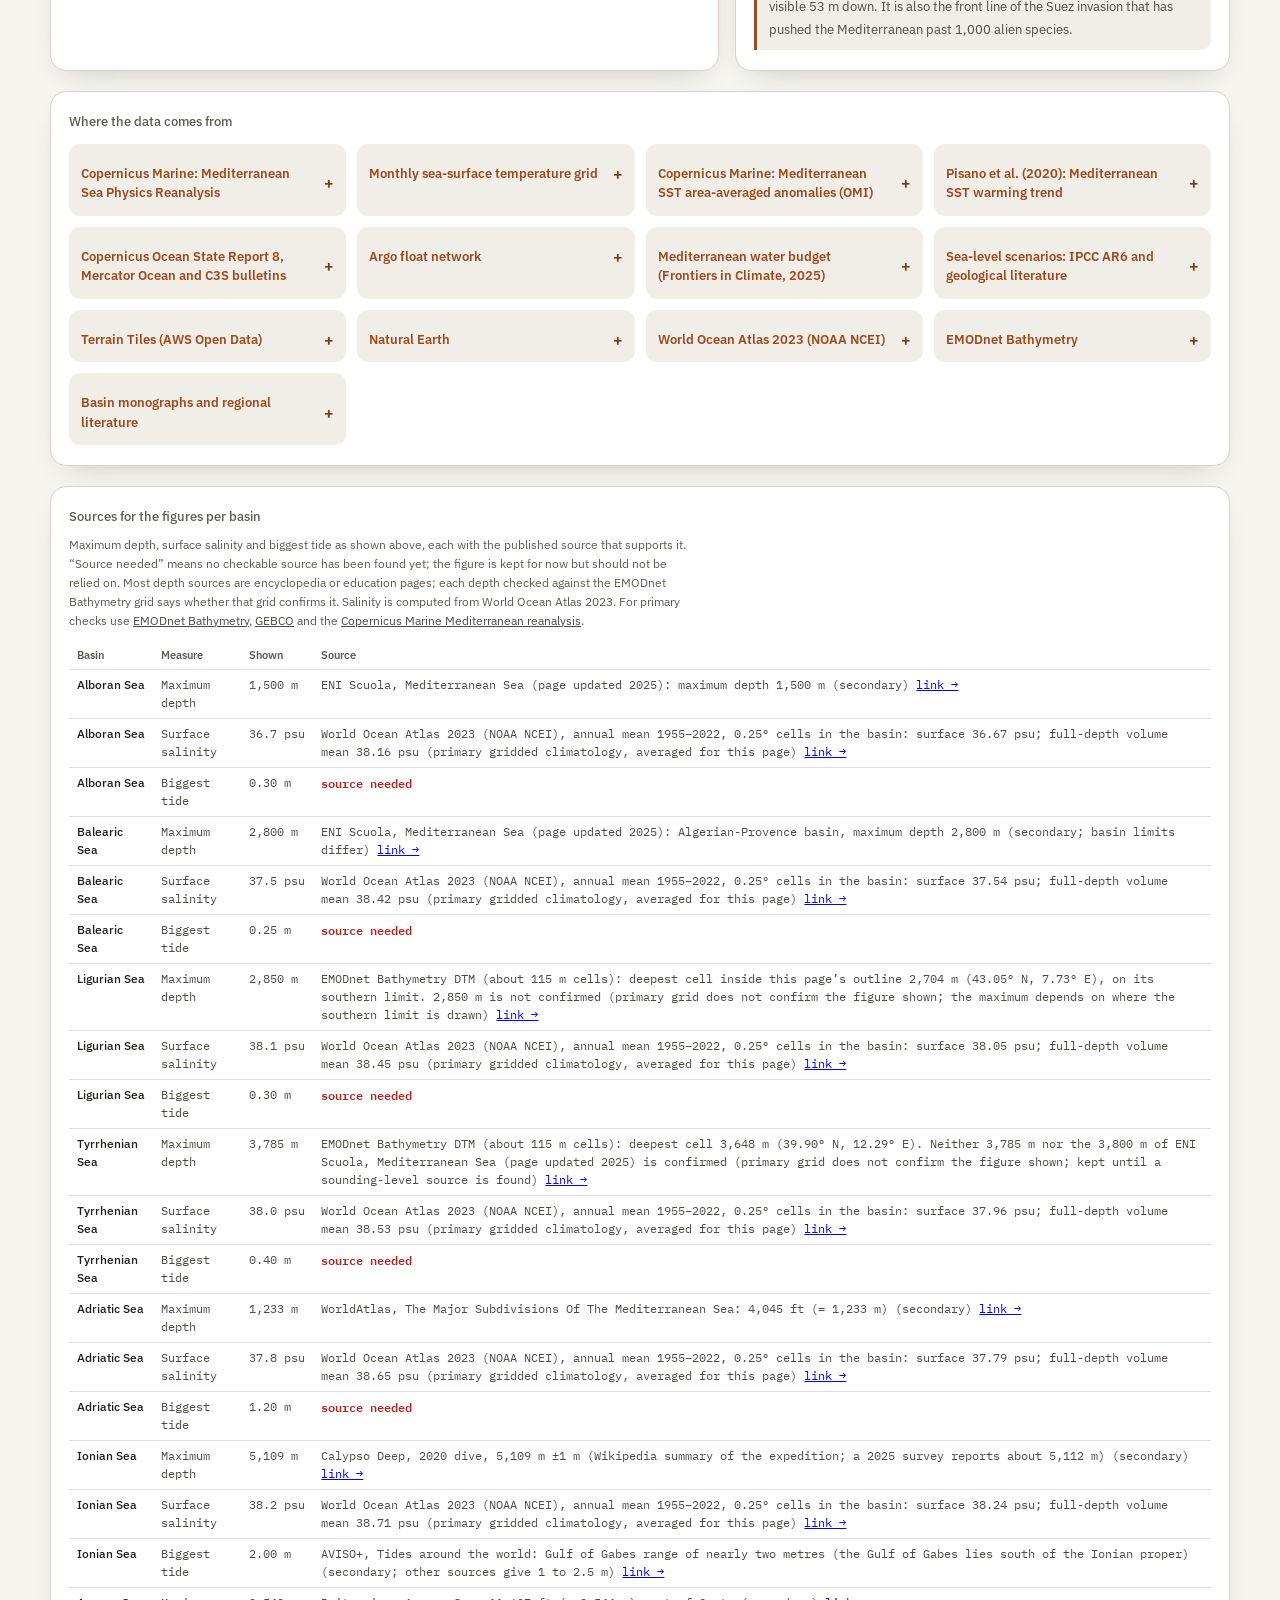
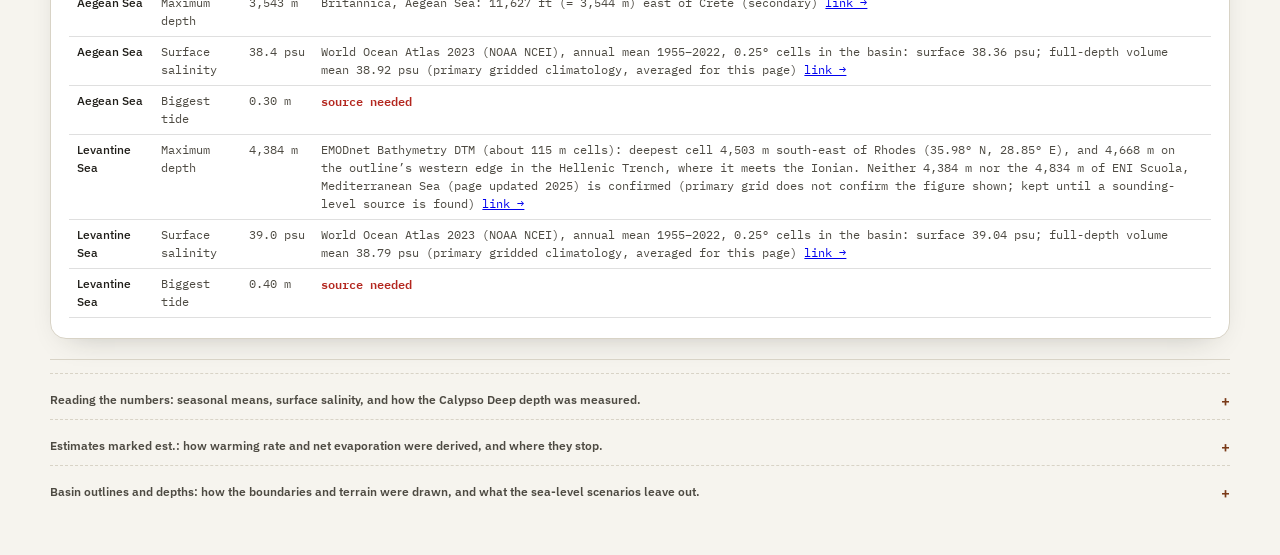
==== commit e1982d9e: "Unslop polish: sentence-case interface labels, weights 500-600, plain subtitle Map labels keep their" ====
--- a/index.html
+++ b/index.html
@@ -31,7 +31,7 @@
 body{background:var(--bg);color:var(--ink);font-family:"IBM Plex Sans",system-ui,sans-serif;font-size:15px;line-height:1.5;padding:26px 18px 52px;}
 .wrap{max-width:1180px;margin:0 auto;display:flex;flex-direction:column;gap:20px;}
 h1{font-family:"Fraunces",Georgia,serif;margin:6px 0 0;text-wrap:balance;font-size:clamp(29px,4.2vw,44px);font-weight:600;line-height:1.05;}
-.eyebrow{font-size:11.5px;letter-spacing:.16em;text-transform:uppercase;color:var(--accent);font-weight:600;}
+.eyebrow{font-size:13px;letter-spacing:.01em;color:var(--accent);font-weight:500;}
 .sub{color:var(--ink-2);font-size:16px;line-height:1.6;max-width:62ch;margin:12px 0 0;}
 .chips{display:flex;flex-wrap:wrap;gap:8px;margin-top:13px;}
 .chip{display:flex;align-items:baseline;gap:7px;background:var(--surface);border:1px solid var(--border);border-radius:999px;padding:7px 15px;box-shadow:var(--shadow);}
@@ -39,7 +39,7 @@
 .chip span{font-size:12px;color:var(--ink-muted);}
 .reviewed{font-size:12px;color:var(--ink-muted);margin:10px 0 0;}
 .panel{background:var(--surface);border:1px solid var(--border);border-radius:16px;box-shadow:var(--shadow);padding:18px 18px 20px;}
-.ptitle{font-size:12px;letter-spacing:.1em;text-transform:uppercase;color:var(--ink-muted);font-weight:600;}
+.ptitle{font-size:13px;color:var(--ink-muted);font-weight:500;}
 
 
 /* salinity drivers: a ranked list, not a chart, because evaporation is only two estimates */
@@ -103,7 +103,7 @@
   border:1px solid var(--border);border-radius:99px;padding:4px 11px;opacity:.9;}
 .bmark{pointer-events:none;text-align:center;line-height:1.15;white-space:nowrap;
   text-shadow:0 0 2px var(--halo-c),0 0 2px var(--halo-c),0 0 5px var(--halo-c),0 0 5px var(--halo-c);}
-.bmark .bn{font-weight:700;font-size:13px;}
+.bmark .bn{font-weight:600;font-size:13px;}
 .bmark .bv{font-family:"IBM Plex Mono",monospace;font-weight:600;font-size:13px;margin-top:1px;}
 .bmark.sm .bn,.bmark.sm .bv{font-size:10.5px;}
 .clabel,.ilabel,.olabel{pointer-events:none;white-space:nowrap;text-shadow:0 0 3px var(--halo);}
@@ -136,7 +136,7 @@
 .funbody{margin-top:13px;display:flex;flex-direction:column;gap:11px;}
 .funbody[hidden]{display:none;}
 .funrow{display:flex;align-items:center;gap:12px;flex-wrap:wrap;}
-.funlabel{font-size:11.5px;letter-spacing:.1em;text-transform:uppercase;color:var(--ink-muted);font-weight:600;}
+.funlabel{font-size:13px;color:var(--ink-muted);font-weight:500;}
 .funout{font-family:"IBM Plex Mono",monospace;font-weight:600;font-size:26px;color:var(--accent-strong);min-width:7.5ch;font-variant-numeric:tabular-nums;}
 #lvl{flex:1 1 260px;min-width:0;accent-color:var(--accent);height:28px;cursor:pointer;}
 .presets{display:flex;gap:6px;flex-wrap:wrap;}
@@ -146,7 +146,7 @@
 .scard{background:var(--surface-2);border:1px solid var(--border);border-radius:12px;padding:12px 15px;max-width:80ch;}
 .scard[hidden]{display:none;}
 .scard h3{margin:0;font-size:15px;color:var(--accent-strong);}
-.scard .when{font-size:11.5px;letter-spacing:.06em;text-transform:uppercase;color:var(--ink-muted);margin:3px 0 7px;}
+.scard .when{font-size:12px;color:var(--ink-muted);margin:4px 0 8px;}
 .scard p,.scard li{font-size:12.5px;color:var(--ink-2);line-height:1.55;margin:0;}
 .scard ul{margin:7px 0 0;padding-left:18px;display:flex;flex-direction:column;gap:4px;}
 .scard .src{font-size:11px;color:var(--ink-muted);margin-top:8px;}
@@ -161,7 +161,7 @@
 .bkey{position:absolute;right:10px;bottom:34px;display:flex;flex-wrap:wrap;align-items:center;gap:3px 9px;max-width:calc(100% - 20px);
   background:var(--surface);border:1px solid var(--border);border-radius:10px;padding:6px 10px;font-size:10px;color:var(--ink-2);box-shadow:0 3px 10px -4px rgba(10,44,62,.4);}
 .bkey[hidden]{display:none;}
-.bkey b{font-size:9.5px;letter-spacing:.08em;text-transform:uppercase;color:var(--ink-muted);}
+.bkey b{font-size:11px;font-weight:500;color:var(--ink-muted);}
 .bkey span{display:flex;align-items:center;gap:4px;font-family:"IBM Plex Mono",monospace;}
 .bkey i{width:14px;height:9px;border-radius:2px;border:1px solid var(--border);}
 .bkey small{color:var(--ink-muted);}
@@ -170,7 +170,7 @@
 .ramp-end{font-size:11.5px;color:var(--ink-muted);font-family:"IBM Plex Mono",monospace;}
 .ramp-cap{font-size:11.5px;color:var(--ink-2);font-weight:600;}
 #tip{position:fixed;z-index:40;pointer-events:none;background:var(--surface);border:1px solid var(--border);border-radius:10px;padding:9px 12px;box-shadow:0 10px 26px -10px rgba(10,44,62,.45);font-size:12px;color:var(--ink);display:none;max-width:235px;}
-#tip .tn{font-weight:700;margin-bottom:5px;}
+#tip .tn{font-weight:600;margin-bottom:4px;}
 #tip .tr{display:flex;justify-content:space-between;gap:14px;color:var(--ink-2);line-height:1.65;}
 #tip .tr b{font-family:"IBM Plex Mono",monospace;color:var(--ink);font-weight:600;}
 
@@ -182,7 +182,7 @@
 .row.on{background:var(--surface-2);border-color:var(--border);}
 .row:focus-visible{outline:2px solid var(--accent);outline-offset:1px;}
 .rname{font-size:12.5px;color:var(--ink-2);font-weight:500;overflow:hidden;text-overflow:ellipsis;white-space:nowrap;}
-.row.on .rname{color:var(--ink);font-weight:700;}
+.row.on .rname{color:var(--ink);font-weight:600;}
 .track{display:block;height:18px;border-radius:6px;background:var(--surface-3);position:relative;overflow:hidden;}
 .fill{display:block;height:18px;border-radius:6px;transition:width .4s cubic-bezier(.4,0,.2,1);min-width:3px;}
 .rval{display:block;font-family:"IBM Plex Mono",monospace;font-size:14px;text-align:right;color:var(--ink);font-variant-numeric:tabular-nums;font-weight:600;}
@@ -192,11 +192,11 @@
 .dname{font-family:"Fraunces",Georgia,serif;font-size:22px;font-weight:600;margin-top:10px;}
 .ddesc{font-size:13px;color:var(--ink-2);line-height:1.55;margin-top:5px;}
 .quirk{margin-top:12px;background:var(--surface-2);border-left:3px solid var(--accent);border-radius:0 10px 10px 0;padding:10px 12px;}
-.quirk .ql{font-size:10px;text-transform:uppercase;letter-spacing:.11em;color:var(--accent);font-weight:700;display:block;margin-bottom:4px;}
+.quirk .ql{font-size:12px;color:var(--accent);font-weight:500;display:block;margin-bottom:4px;}
 .quirk .qt{font-size:12.5px;color:var(--ink-2);line-height:1.55;}
 .tiles{display:grid;grid-template-columns:1fr 1fr 1fr;gap:8px;margin-top:12px;}
 .tile{background:var(--surface-2);border-radius:10px;padding:9px 10px;}
-.tile .tl{font-size:11px;text-transform:uppercase;letter-spacing:.05em;color:var(--ink-muted);display:block;line-height:1.35;}
+.tile .tl{font-size:12px;color:var(--ink-muted);display:block;line-height:1.35;}
 .tile .tv{font-family:"IBM Plex Mono",monospace;font-size:20px;font-weight:600;color:var(--accent-strong);display:block;margin-top:3px;font-variant-numeric:tabular-nums;}
 .tile .tv i{font-size:11px;font-style:normal;color:var(--ink-muted);margin-left:2px;font-weight:500;}
 .vs{border-collapse:collapse;width:100%;font-size:12px;margin-top:10px;}.vs th,.vs td{text-align:left;padding:6px 8px;border-bottom:1px solid var(--line,rgba(128,128,128,.25));vertical-align:top;}.vs th{font-size:11px;color:var(--ink-muted);font-weight:600;}.vs .need{color:#b3261e;font-weight:600;}.vs .vn{font-variant-numeric:tabular-nums;white-space:nowrap;}
@@ -208,7 +208,7 @@
 .pcard[open] > summary::after{content:"\2212";}
 .pcard > summary:focus-visible{outline:2px solid var(--accent);outline-offset:2px;border-radius:4px;}
 .pcard > .pw,.pcard > .pd,.pcard > a{display:block;margin-top:5px;}
-.pcard .pn{font-size:12.5px;font-weight:700;}
+.pcard .pn{font-size:13px;font-weight:600;}
 .pcard .pw{font-size:11.5px;color:var(--ink-2);line-height:1.5;}
 .pcard .pd{font-size:10.5px;color:var(--ink-muted);font-family:"IBM Plex Mono",monospace;line-height:1.5;}
 .pcard a{color:var(--accent);text-decoration:none;font-size:11.5px;}
@@ -249,7 +249,7 @@
 table{border-collapse:collapse;width:100%;min-width:700px;font-size:12px;}
 th,td{padding:7px 8px;text-align:right;border-bottom:1px solid var(--border);}
 th:first-child,td:first-child{text-align:left;}
-th{font-size:10px;text-transform:uppercase;letter-spacing:.05em;color:var(--ink-muted);font-weight:600;}
+th{font-size:12px;color:var(--ink-muted);font-weight:500;}
 td{font-family:"IBM Plex Mono",monospace;color:var(--ink-2);font-variant-numeric:tabular-nums;}
 td:first-child{font-family:"IBM Plex Sans",sans-serif;color:var(--ink);font-weight:500;}
 footer{border-top:1px solid var(--border);padding-top:13px;display:flex;flex-direction:column;gap:8px;}
@@ -291,7 +291,7 @@
       <button class="themebtn" id="themeBtn" type="button">Colour: Auto (system)</button>
     </div>
     <h1>Mediterranean Basins</h1>
-    <p class="sub">Explore how eight Mediterranean basins differ &mdash; and how they change.</p>
+    <p class="sub">How the eight Mediterranean basins differ, and how they are changing</p>
     <div class="chips">
       <div class="chip"><b>21.2 &deg;C</b><span>mean sea-surface temperature in 2025, second warmest on record</span></div>
       <div class="chip"><b>5,109 m</b><span>Calypso Deep, Ionian Sea, measured to &plusmn;1 m</span></div>
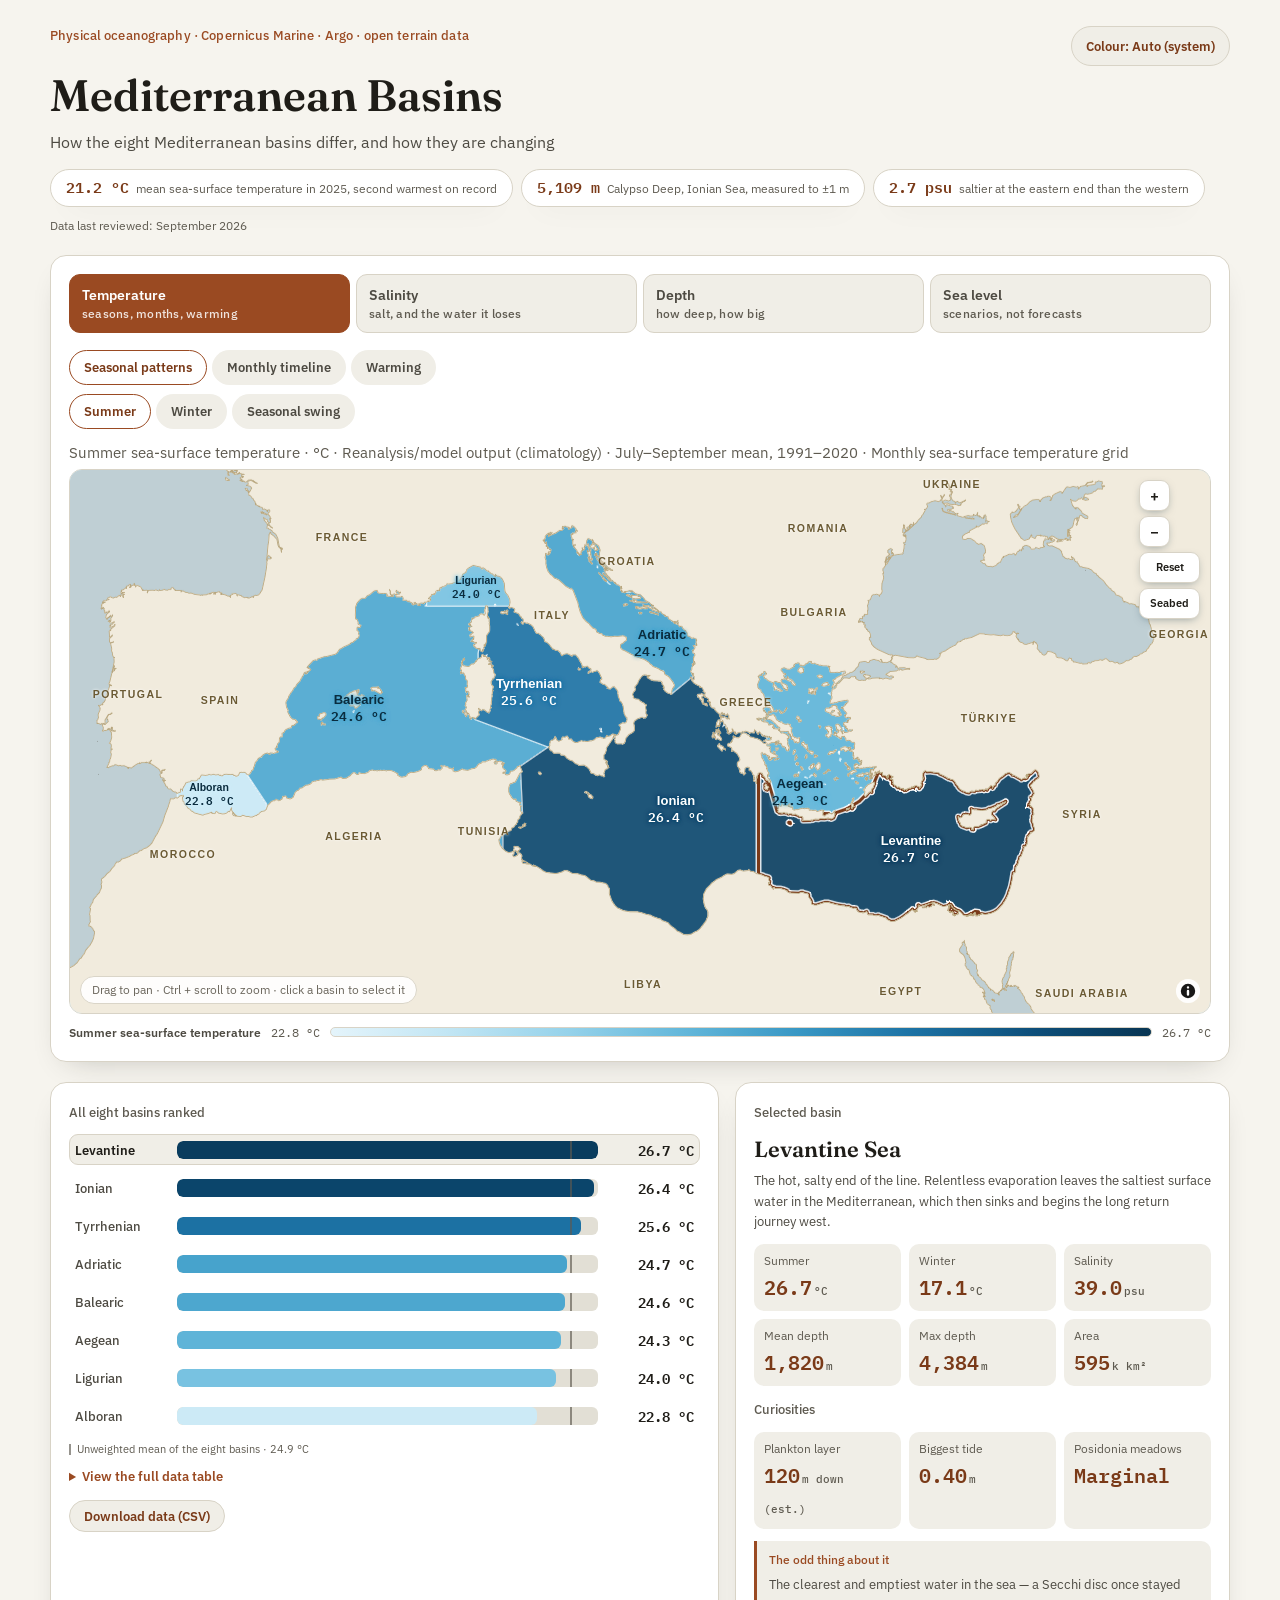
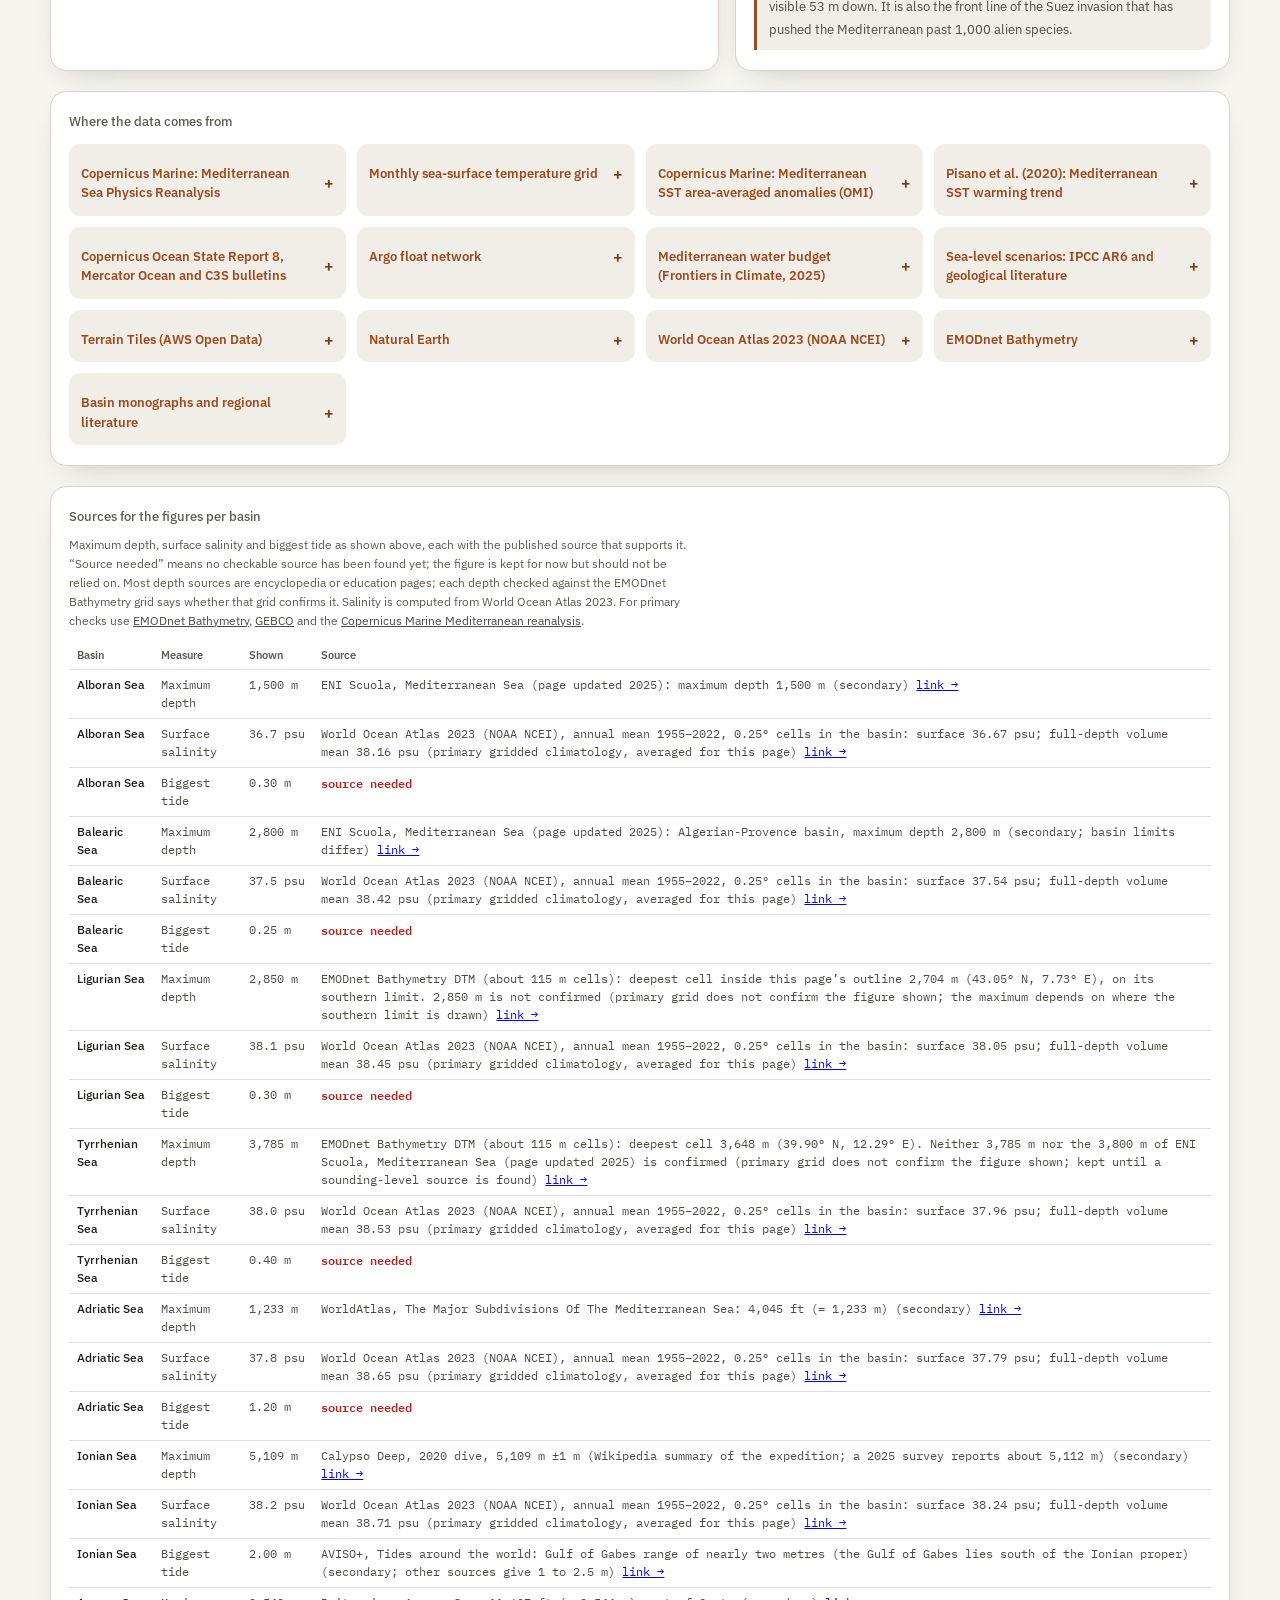
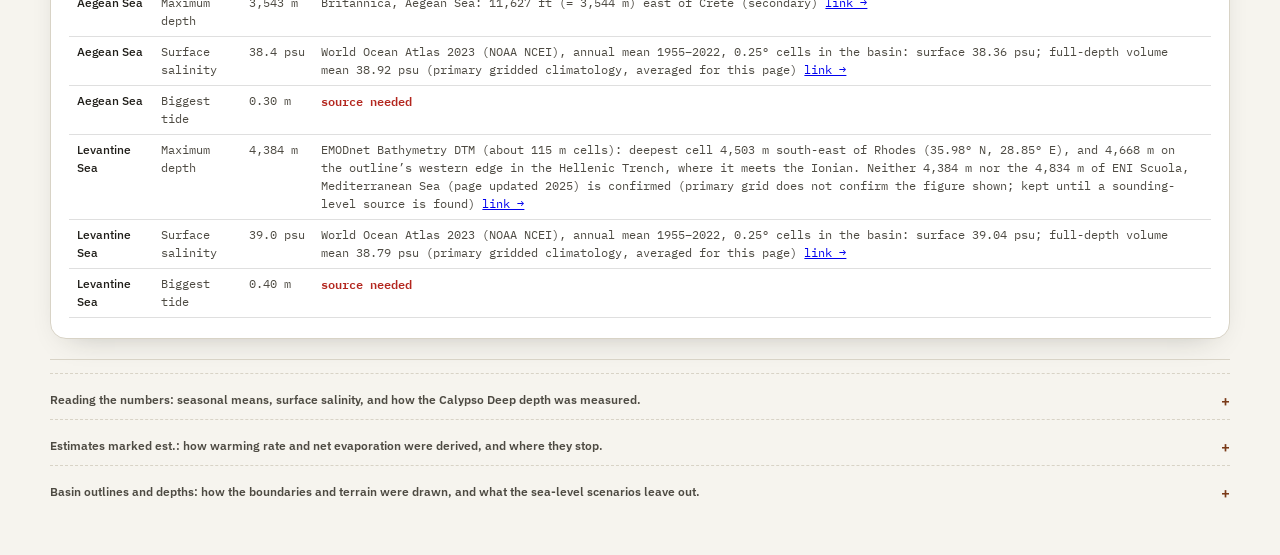
==== commit c40581ca: "Featured-app polish: link preview, phone map, language tag - Link sharing: og:image (1200x630 map ca" ====
--- a/index.html
+++ b/index.html
@@ -1,4 +1,4 @@
-<!doctype html><html><head><meta charset="utf-8"><title>MedSEAS · Mediterranean Basins</title><meta name="description" content="Interactive map of the Mediterranean's eight sub-basins: temperature, salinity, depth and curiosities, from Copernicus Marine, Argo and EMODnet data."><meta property="og:title" content="MedSEAS · Mediterranean Basins"><meta property="og:description" content="The Mediterranean as eight distinct seas, shaded by temperature, salinity or depth."><link rel="icon" href="data:image/svg+xml,%3Csvg xmlns=%27http://www.w3.org/2000/svg%27 viewBox=%270 0 32 32%27%3E%3Crect width=%2732%27 height=%2732%27 rx=%277%27 fill=%27%2312688f%27/%3E%3Cpath d=%27M5 19c3.5-4 7.5 4 11 0s7.5 4 11 0%27 stroke=%27white%27 stroke-width=%273%27 fill=%27none%27 stroke-linecap=%27round%27/%3E%3C/svg%3E"><meta name=viewport content="width=device-width,initial-scale=1,viewport-fit=cover"><style>:root{color-scheme:light;box-sizing:border-box;padding-top:env(safe-area-inset-top,0px);padding-bottom:env(safe-area-inset-bottom,0px)}html{scroll-padding-top:env(safe-area-inset-top,0px)}body{margin:0;padding:0;font:14px -apple-system,BlinkMacSystemFont,sans-serif;background:#faf9f5;color:#141413}img{max-width:100%}[hidden]:not([hidden=until-found i]){display:none!important}</style></head><body>
+<!doctype html><html lang="en-GB"><head><meta charset="utf-8"><title>MedSEAS · Mediterranean Basins</title><meta name="description" content="Interactive map of the Mediterranean's eight sub-basins: temperature, salinity, depth and curiosities, from Copernicus Marine, Argo and EMODnet data."><meta property="og:title" content="MedSEAS · Mediterranean Basins"><meta property="og:description" content="The Mediterranean as eight distinct seas, shaded by temperature, salinity or depth, with a sea-level scenario tool."><meta property="og:type" content="website"><meta property="og:site_name" content="MedSEAS"><meta property="og:url" content="https://sneakysquidz.github.io/MedSEAS/"><meta property="og:image" content="https://sneakysquidz.github.io/MedSEAS/data/preview.png"><meta property="og:image:width" content="1200"><meta property="og:image:height" content="630"><meta property="og:image:alt" content="Map of the Mediterranean divided into eight basins, shaded by sea-surface temperature."><meta name="twitter:card" content="summary_large_image"><link rel="canonical" href="https://sneakysquidz.github.io/MedSEAS/"><meta name="theme-color" content="#f6f4ee" media="(prefers-color-scheme: light)"><meta name="theme-color" content="#16150f" media="(prefers-color-scheme: dark)"><link rel="apple-touch-icon" href="data/icon-180.png"><link rel="icon" href="data:image/svg+xml,%3Csvg xmlns=%27http://www.w3.org/2000/svg%27 viewBox=%270 0 32 32%27%3E%3Crect width=%2732%27 height=%2732%27 rx=%277%27 fill=%27%2312688f%27/%3E%3Cpath d=%27M5 19c3.5-4 7.5 4 11 0s7.5 4 11 0%27 stroke=%27white%27 stroke-width=%273%27 fill=%27none%27 stroke-linecap=%27round%27/%3E%3C/svg%3E"><meta name=viewport content="width=device-width,initial-scale=1,viewport-fit=cover"><style>:root{color-scheme:light;box-sizing:border-box;padding-top:env(safe-area-inset-top,0px);padding-bottom:env(safe-area-inset-bottom,0px)}html{scroll-padding-top:env(safe-area-inset-top,0px)}body{margin:0;padding:0;font:14px -apple-system,BlinkMacSystemFont,sans-serif;background:#faf9f5;color:#141413}img{max-width:100%}[hidden]:not([hidden=until-found i]){display:none!important}</style></head><body>
 <link rel="stylesheet" href="vendor/maplibre-gl/maplibre-gl.css">
 <link rel="preconnect" href="https://fonts.googleapis.com">
 <link rel="preconnect" href="https://fonts.gstatic.com" crossorigin>
@@ -81,6 +81,8 @@
 .mapwrap{position:relative;border-radius:13px;overflow:hidden;border:1px solid var(--border);background:var(--sea-void);}
 #map{width:100%;aspect-ratio:2.1/1;min-height:300px;background:var(--sea-void);}
 @media (max-width:600px){#map{aspect-ratio:1.2/1;min-height:0;}
+  body{padding:18px 12px 40px;} .sub{font-size:15px;margin-top:8px;} .chips{gap:6px;margin-top:10px;}
+  .chip{padding:5px 12px;gap:6px;} .chip b{font-size:13.5px;} .chip span{font-size:11.5px;line-height:1.35;}
   .bmark .bn{font-size:11.5px;} .bmark .bv{font-size:10.5px;} .bmark.sm .bn,.bmark.sm .bv{font-size:10px;}
   #map.zfar .bv{display:none;}
   .clabel{font-size:9px;} .ilabel{font-size:8.5px;} .olabel{font-size:9.5px;} .sill{font-size:9px;} #map .city{font-size:10px;}}
@@ -316,7 +318,7 @@
         <button class="zbtn wide" id="zseabed" type="button" aria-pressed="false" aria-label="Show seabed depth">Seabed</button>
       </div>
       <div class="subtoast" id="subToast" role="status" aria-live="polite"></div>
-      <div class="maphint">Drag to pan &middot; Ctrl + scroll to zoom &middot; click a basin to select it</div>
+      <div class="maphint" id="mapHint">Drag to pan &middot; Ctrl + scroll to zoom &middot; click a basin to select it</div>
     </div>
     <div class="ramp-row">
       <span class="ramp-cap" id="rampCap">&mdash;</span>
@@ -593,6 +595,9 @@
 });
 map.touchZoomRotate.disableRotation();
 map.addControl(new maplibregl.AttributionControl({compact:true,customAttribution:"Natural Earth · Terrain Tiles (SRTM, GEBCO) · MapLibre"}),"bottom-right");
+/* start with the credits folded to the (i) button, so they do not cover the map on small screens */
+map.once("load",function(){ var a=mapEl.querySelector(".maplibregl-ctrl-attrib"); if(a){ a.classList.remove("maplibregl-compact-show"); a.removeAttribute("open"); } });
+if(window.matchMedia&&matchMedia("(hover: none) and (pointer: coarse)").matches){ document.getElementById("mapHint").textContent="Two fingers to pan and zoom \u00b7 tap a basin to select it"; }
 
 /* labels are DOM markers: crisp text, no font server, styled with the page's own CSS */
 var countries={"Spain":[-3.5,39.6],"Portugal":[-8.0,39.8],"France":[2.4,45.4],"Italy":[12.6,42.7],"Croatia":[16.2,44.6],
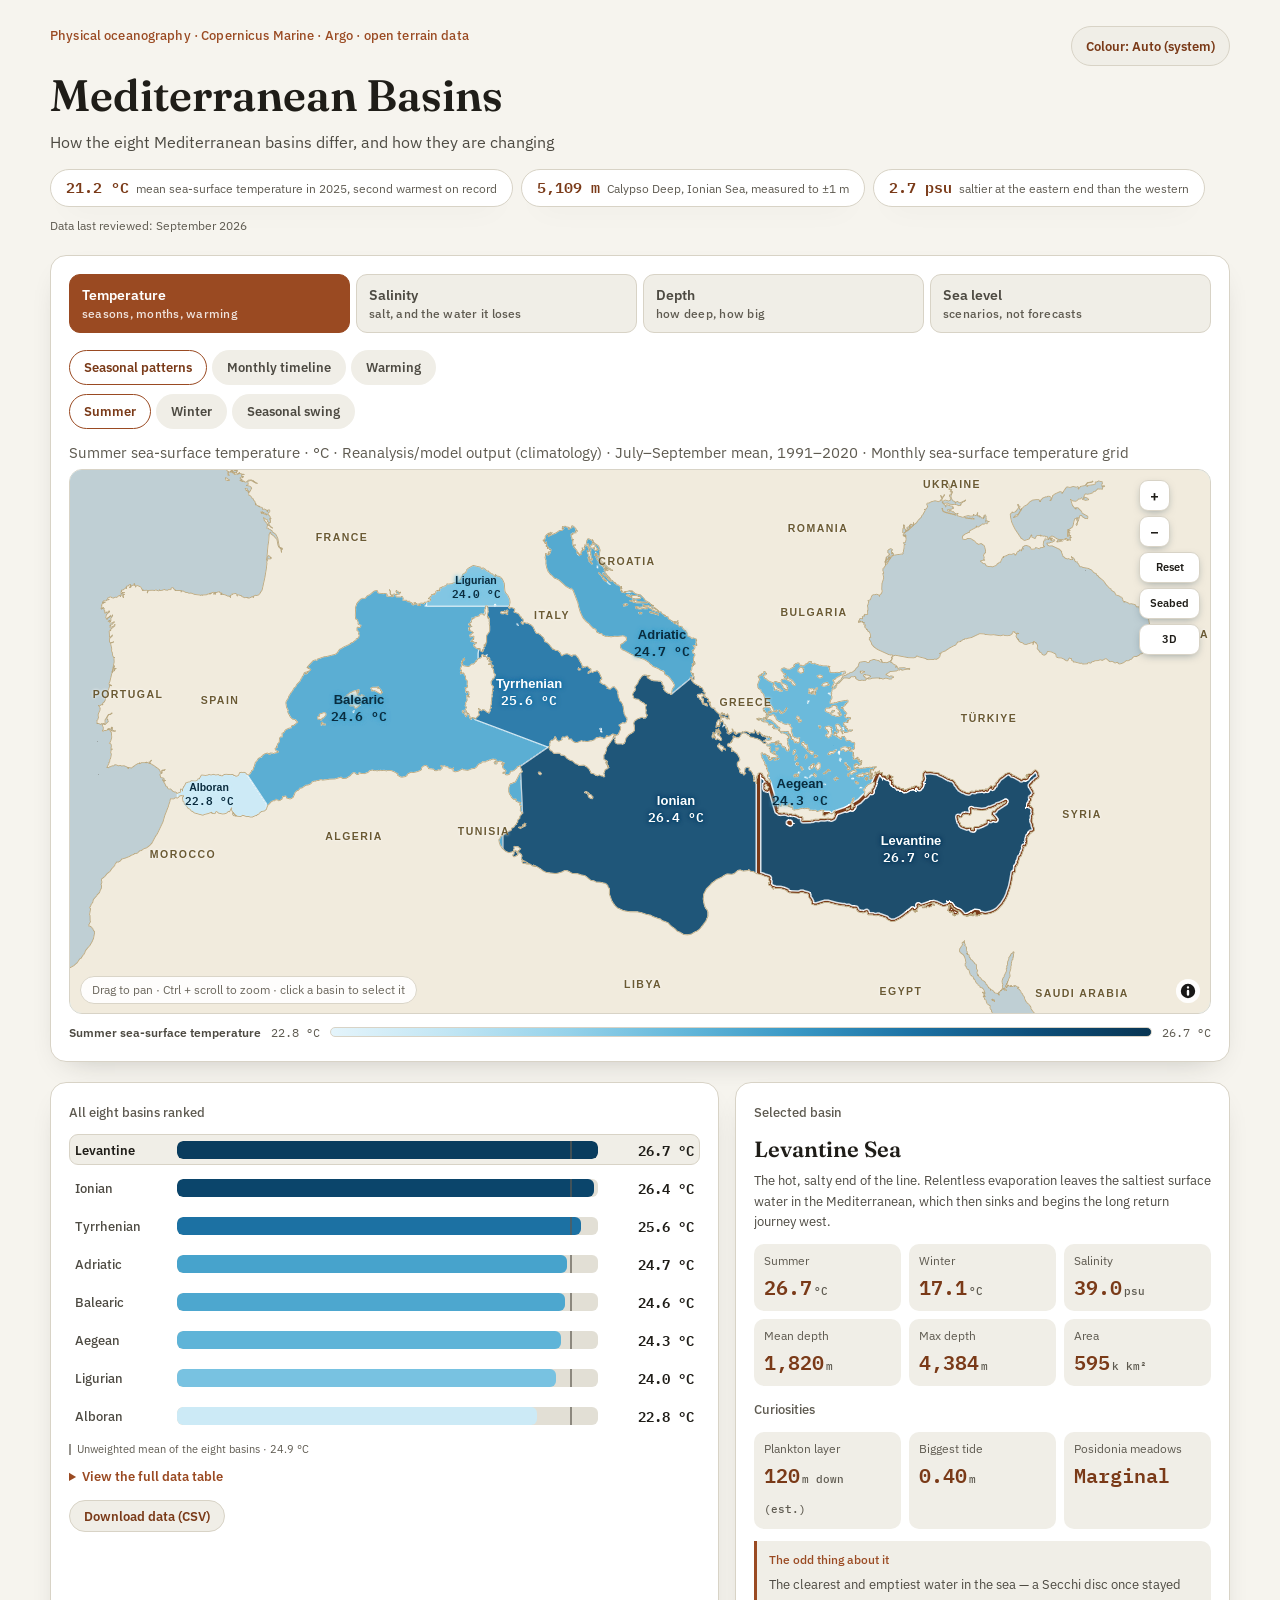
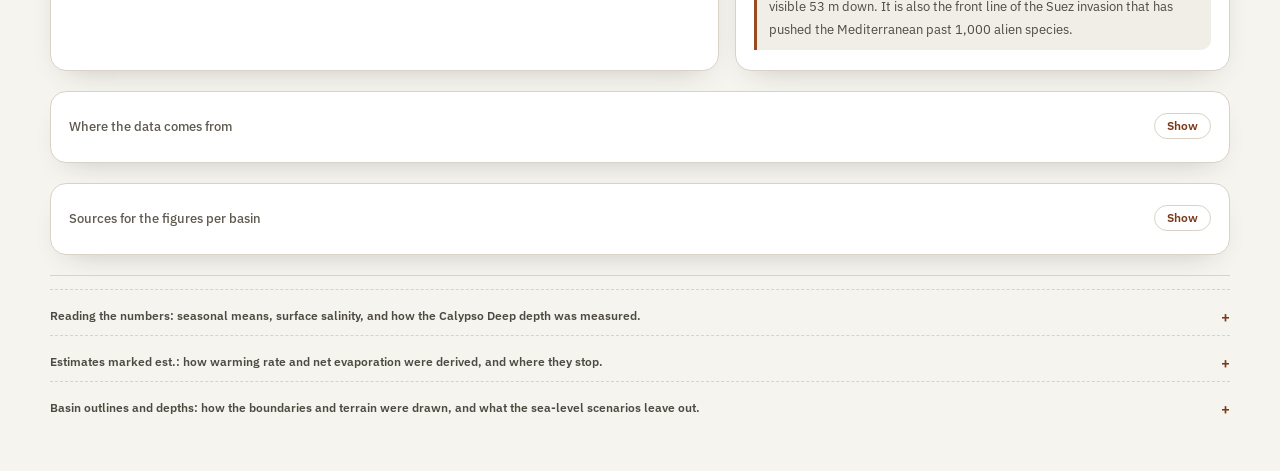
==== commit 242d4f78: "Live now: daily heat watch, Argo floats, 3D seabed, collapsible sources - Live now panel: per-basin " ====
--- a/index.html
+++ b/index.html
@@ -257,6 +257,48 @@
 footer{border-top:1px solid var(--border);padding-top:13px;display:flex;flex-direction:column;gap:8px;}
 .note{font-size:11.5px;color:var(--ink-muted);line-height:1.65;max-width:90ch;margin:0;}
 .note a{color:var(--ink-2);}
+.live{padding:16px 18px 18px;}
+.livehead{display:flex;align-items:baseline;justify-content:space-between;gap:10px;flex-wrap:wrap;}
+.livehead .ptitle{display:inline-flex;align-items:center;gap:7px;font-weight:600;color:var(--ink);font-size:14px;}
+.livedot{width:8px;height:8px;border-radius:50%;background:var(--heat3);box-shadow:0 0 0 3px color-mix(in srgb,var(--heat3) 22%,transparent);animation:livep 2.4s ease-in-out infinite;}
+@keyframes livep{50%{box-shadow:0 0 0 6px color-mix(in srgb,var(--heat3) 0%,transparent);}}
+@media (prefers-reduced-motion:reduce){.livedot{animation:none;}}
+.livewhen{font-size:12px;color:var(--ink-muted);}
+.livegrid{display:grid;grid-template-columns:minmax(0,2.1fr) minmax(0,1fr);gap:18px;margin-top:10px;}
+.livegrid > div{min-width:0;}
+.lh{font-size:13px;font-weight:600;color:var(--ink-2);margin-bottom:7px;}
+.lsub{font-weight:400;color:var(--ink-muted);}
+.heatlist{display:grid;grid-template-columns:repeat(auto-fill,minmax(205px,1fr));gap:6px;}
+.hrow{display:grid;grid-template-columns:minmax(0,1fr) 46px auto;grid-template-rows:auto auto;column-gap:8px;align-items:center;text-align:left;font:inherit;color:var(--ink);
+  background:var(--surface-2);border:1px solid var(--border);border-left:4px solid var(--heat0);border-radius:10px;padding:6px 10px;cursor:pointer;min-height:44px;}
+.hrow:hover{border-color:var(--accent);border-left-color:var(--hc,var(--heat0));}
+.hrow:focus-visible{outline:2px solid var(--accent);outline-offset:1px;}
+.hrow.on{background:var(--surface);border-color:var(--accent);}
+.hrow .hn{font-size:13px;font-weight:600;white-space:nowrap;overflow:hidden;text-overflow:ellipsis;}
+.hrow .hv{font-family:"IBM Plex Mono",monospace;font-size:13.5px;font-weight:600;color:var(--hc,var(--ink));text-align:right;font-variant-numeric:tabular-nums;}
+.hrow .hl{grid-column:1/2;font-size:11.5px;color:var(--ink-muted);}
+.hrow .hs{grid-row:1/3;grid-column:2/3;width:46px;height:22px;}
+.hrow .hv{grid-row:1/3;grid-column:3/4;}
+.hrow.lv1{--hc:var(--heat1);border-left-color:var(--heat1);} .hrow.lv2{--hc:var(--heat2);border-left-color:var(--heat2);} .hrow.lv3{--hc:var(--heat3);border-left-color:var(--heat3);}
+.hrow .hl b{color:var(--hc,var(--ink-2));font-weight:600;}
+.lnote{font-size:12px;color:var(--ink-muted);margin:9px 0 0;line-height:1.45;}
+.argostat{display:flex;gap:10px;align-items:baseline;}
+.argostat b{font-family:"IBM Plex Mono",monospace;font-size:26px;font-weight:600;color:var(--accent-strong);}
+.argostat span{font-size:13px;color:var(--ink-2);line-height:1.4;}
+#argoBtn{margin-top:10px;}
+.nowline{margin-top:8px;font-size:13px;color:var(--ink-2);background:var(--surface-2);border:1px solid var(--border);border-left:4px solid var(--hc,var(--heat0));border-radius:8px;padding:6px 10px;}
+.nowline b{font-family:"IBM Plex Mono",monospace;color:var(--hc,var(--ink));}
+@media (max-width:860px){.livegrid{grid-template-columns:1fr;}}
+@media (max-width:600px){.heatlist{grid-template-columns:1fr 1fr;}.hrow{grid-template-columns:minmax(0,1fr) auto;padding:6px 8px;}.hrow .hs{display:none;}.hrow .hv{grid-column:2/3;font-size:12.5px;}.hrow .hn{font-size:12.5px;}}
+:root{--heat0:#b9b2a2;--heat1:#a36a00;--heat2:#c2491b;--heat3:#b3261e;}
+@media (prefers-color-scheme: dark){:root:not([data-theme="light"]){--heat0:#5b574c;--heat1:#f2c14e;--heat2:#ff9a5c;--heat3:#ff7b72;}}
+:root[data-theme="dark"]{--heat0:#5b574c;--heat1:#f2c14e;--heat2:#ff9a5c;--heat3:#ff7b72;}
+.srcfold > summary{list-style:none;cursor:pointer;display:flex;align-items:center;justify-content:space-between;gap:10px;padding:2px 0;min-height:32px;}
+.srcfold > summary::-webkit-details-marker{display:none;}
+.srcfold > summary::after{content:"Show";font-size:12px;font-weight:600;color:var(--accent-strong);border:1px solid var(--border);border-radius:99px;padding:3px 12px;flex:none;}
+.srcfold[open] > summary::after{content:"Hide";}
+.srcfold > summary:focus-visible{outline:2px solid var(--accent);outline-offset:2px;border-radius:6px;}
+.srcfold[open] > summary{margin-bottom:6px;}
 .note-fold{border-top:1px dashed var(--border);padding-top:8px;}
 .note-fold > summary{list-style:none;cursor:pointer;display:flex;align-items:center;justify-content:space-between;gap:10px;font-size:12px;color:var(--ink-2);line-height:1.5;}
 .note-fold > summary::-webkit-details-marker{display:none;}
@@ -302,6 +344,22 @@
     <p class="reviewed">Data last reviewed: <time datetime="2026-09">September 2026</time></p>
   </header>
 
+  <section class="panel live" id="sec-live" aria-labelledby="liveTitle" hidden>
+    <div class="livehead"><span class="ptitle" id="liveTitle"><span class="livedot" aria-hidden="true"></span>Live now</span><span class="livewhen" id="liveWhen"></span></div>
+    <div class="livegrid">
+      <div id="heatBox" hidden>
+        <div class="lh">Sea-surface heat watch <span class="lsub" id="heatDate"></span></div>
+        <div class="heatlist" id="heatList"></div>
+        <p class="lnote">Each basin&rsquo;s average sea-surface temperature against normal for the date, from satellite data, over the last five weeks. <b>Warm</b>, <b>Strong</b> and <b>Severe</b> mean at least +1, +2 or +3&nbsp;&deg;C for five days or more: a simple stand-in for a marine-heatwave alert, not the formal definition.</p>
+      </div>
+      <div id="argoBox" hidden>
+        <div class="lh">Argo floats <span class="lsub" id="argoDays"></span></div>
+        <div class="argostat"><b id="argoCount">&mdash;</b><span>robotic floats have reported from the Mediterranean in the last three weeks, each with its surface temperature</span></div>
+        <button class="pbtn" id="argoBtn" type="button" aria-pressed="false">Show floats on the map</button>
+      </div>
+    </div>
+  </section>
+
   <div class="panel" id="sec-workspace">
     <div class="filter">
       <div class="groups" id="groups" role="group" aria-label="Mode"></div>
@@ -316,6 +374,8 @@
         <button class="zbtn" id="zout" type="button" aria-label="Zoom out">&minus;</button>
         <button class="zbtn wide" id="zreset" type="button" aria-label="Reset the map view">Reset</button>
         <button class="zbtn wide" id="zseabed" type="button" aria-pressed="false" aria-label="Show seabed depth">Seabed</button>
+        <button class="zbtn wide" id="z3d" type="button" aria-pressed="false" aria-label="Tilt the map to show the seabed in 3D">3D</button>
+        <button class="zbtn wide" id="zargo" type="button" aria-pressed="false" aria-label="Show live Argo floats" hidden>Argo</button>
       </div>
       <div class="subtoast" id="subToast" role="status" aria-live="polite"></div>
       <div class="maphint" id="mapHint">Drag to pan &middot; Ctrl + scroll to zoom &middot; click a basin to select it</div>
@@ -439,6 +499,7 @@
       <span class="ptitle">Selected basin</span>
       <div class="dname" id="dName">&mdash;</div>
       <div class="ddesc" id="dDesc">&mdash;</div>
+      <div class="nowline" id="dNow" hidden></div>
       <div class="tiles">
         <div class="tile"><span class="tl">Summer</span><span class="tv" id="t1">&mdash;</span></div>
         <div class="tile"><span class="tl">Winter</span><span class="tv" id="t2">&mdash;</span></div>
@@ -460,14 +521,16 @@
   </div>
 
   <div class="panel" id="sec-sources">
-    <span class="ptitle">Where the data comes from</span>
+    <details class="srcfold"><summary><span class="ptitle">Where the data comes from</span></summary>
     <div class="prov" id="prov"></div>
+    </details>
   </div>
 
   <div class="panel" id="sec-valuesources">
-    <span class="ptitle">Sources for the figures per basin</span>
+    <details class="srcfold"><summary><span class="ptitle">Sources for the figures per basin</span></summary>
     <p class="note" style="margin-top:8px">Maximum depth, surface salinity and biggest tide as shown above, each with the published source that supports it. &ldquo;Source needed&rdquo; means no checkable source has been found yet; the figure is kept for now but should not be relied on. Most depth sources are encyclopedia or education pages; each depth checked against the EMODnet Bathymetry grid says whether that grid confirms it. Salinity is computed from World Ocean Atlas 2023. For primary checks use <a href="https://emodnet.ec.europa.eu/en/bathymetry" target="_blank" rel="noopener">EMODnet Bathymetry</a>, <a href="https://www.gebco.net/data-products-gridded-bathymetry-data" target="_blank" rel="noopener">GEBCO</a> and the <a href="https://data.marine.copernicus.eu/product/MEDSEA_MULTIYEAR_PHY_006_004/description" target="_blank" rel="noopener">Copernicus Marine Mediterranean reanalysis</a>.</p>
     <div style="overflow-x:auto"><table class="vs" id="vsrc"></table></div>
+    </details>
   </div>
 
   <footer id="sec-footer">
@@ -634,7 +697,7 @@
 }
 document.getElementById("zin").addEventListener("click",function(){map.zoomIn({duration:350});});
 document.getElementById("zout").addEventListener("click",function(){map.zoomOut({duration:350});});
-document.getElementById("zreset").addEventListener("click",function(){homeView(true);});
+document.getElementById("zreset").addEventListener("click",function(){ if(tilt) set3d(false); homeView(true); });
 map.on("resize",syncZoomLimits);
 map.on("zoom",function(){ mapEl.classList.toggle("zfar",map.getZoom()<homeZoom+0.45); });
 
@@ -749,6 +812,137 @@
   withDem(function(){ seaBtn.textContent="Seabed"; applySeabed(); });
 });
 
+/* ---- 3D seabed: the map tilts over real terrain tiles (AWS Terrain Tiles, terrarium encoding),
+   with depth exaggerated so the basins and trenches read at this scale ---- */
+var tilt=false, TILT_EX=14, DEM_TILES={type:"raster-dem",tiles:["https://s3.amazonaws.com/elevation-tiles-prod/terrarium/{z}/{x}/{y}.png"],
+  encoding:"terrarium",tileSize:256,maxzoom:9,attribution:"Terrain Tiles (SRTM, GEBCO)"};
+var tiltBtn=document.getElementById("z3d"), maxB=map.getMaxBounds();
+function set3d(on){
+  tilt=on; tiltBtn.setAttribute("aria-pressed",on); tiltBtn.classList.toggle("on",on);
+  if(!mapReady) return;
+  if(on){
+    if(!map.getSource("dem3d")){ map.addSource("dem3d",Object.assign({},DEM_TILES)); map.addSource("dem3d-hs",Object.assign({},DEM_TILES)); }
+    if(!map.getLayer("hill")) map.addLayer({id:"hill",type:"hillshade",source:"dem3d-hs",paint:{"hillshade-exaggeration":0.55,
+      "hillshade-shadow-color":isDark()?"#000000":"#3a4a55","hillshade-highlight-color":isDark()?"#4a5a66":"#ffffff"}},"basins-fill");
+    if(!seabed) seaBtn.click();
+    map.setMaxBounds(null); map.setMaxPitch(70);
+    map.setTerrain({source:"dem3d",exaggeration:TILT_EX});
+    map.dragRotate.enable(); map.touchPitch.enable();
+    map.easeTo({pitch:58,bearing:-12,duration:1200});
+  }else{
+    map.setTerrain(null); if(map.getLayer("hill")) map.removeLayer("hill");
+    map.dragRotate.disable(); map.touchPitch.disable();
+    map.easeTo({pitch:0,bearing:0,duration:700});
+    map.once("moveend",function(){ if(!tilt&&maxB) map.setMaxBounds(maxB); });
+  }
+}
+tiltBtn.addEventListener("click",function(){ set3d(!tilt); });
+
+/* ---- live: Argo floats and the sea-surface heat watch ----
+   data/live.json is built by scripts/build_live.py in the deploy job (daily). If it is missing,
+   or one half failed, that half stays hidden. */
+var LIVE=null, argoOn=false, argoBtn=document.getElementById("argoBtn"), argoZ=document.getElementById("zargo");
+var MON=["Jan","Feb","Mar","Apr","May","Jun","Jul","Aug","Sep","Oct","Nov","Dec"];
+function dShort(t){ var d=new Date(t); return isNaN(d)?"":d.getUTCDate()+" "+MON[d.getUTCMonth()]; }
+function sgn(v){ return (v>0?"+":v<0?"−":"")+Math.abs(v).toFixed(1); }
+function floatAt(pt){ return argoOn&&map.getLayer("argo-pts")?map.queryRenderedFeatures([[pt.x-5,pt.y-5],[pt.x+5,pt.y+5]],{layers:["argo-pts"]})[0]:null; }
+function argoGeo(){
+  var fs=[];
+  LIVE.argo.floats.forEach(function(f){
+    if(f.track.length>1) fs.push({type:"Feature",geometry:{type:"LineString",coordinates:f.track},properties:{}});
+    fs.push({type:"Feature",geometry:{type:"Point",coordinates:[f.lon,f.lat]},properties:{id:f.id,time:f.time,temp:f.temp==null?-99:f.temp,basin:f.basin||""}});
+  });
+  return {type:"FeatureCollection",features:fs};
+}
+function addArgo(){
+  if(!mapReady||!LIVE||!LIVE.argo||map.getSource("argo")) return;
+  map.addSource("argo",{type:"geojson",data:argoGeo()});
+  var lineF=["==",["geometry-type"],"LineString"];
+  map.addLayer({id:"argo-track-case",type:"line",source:"argo",filter:lineF,
+    layout:{visibility:"none","line-join":"round","line-cap":"round"},paint:{"line-color":"#ffffff","line-width":3.2,"line-opacity":0.55}});
+  map.addLayer({id:"argo-track",type:"line",source:"argo",filter:lineF,
+    layout:{visibility:"none","line-join":"round","line-cap":"round"},paint:{"line-color":"#0b2545","line-width":1.4,"line-opacity":0.85,"line-dasharray":[2,1.5]}});
+  map.addLayer({id:"argo-pts",type:"circle",source:"argo",filter:["==",["geometry-type"],"Point"],layout:{visibility:"none"},
+    paint:{"circle-radius":["interpolate",["linear"],["zoom"],3,4,7,7],"circle-color":"#ffc929","circle-stroke-color":"#0b2545","circle-stroke-width":1.6}});
+  map.on("mousemove","argo-pts",function(e){ map.getCanvas().style.cursor="pointer"; floatTip(e.features[0].properties,e.originalEvent); });
+  map.on("mouseleave","argo-pts",function(){ map.getCanvas().style.cursor=""; tip.style.display="none"; });
+  map.on("click","argo-pts",function(e){ floatTip(e.features[0].properties,e.originalEvent); });
+  if(argoOn) setArgo(true);
+}
+function floatTip(p,ev){
+  var b=byId[p.basin];
+  tip.innerHTML='<div class="tn">Argo float '+p.id+'</div>'+
+   (b?'<div class="tr"><span>Basin</span><b>'+b.name+'</b></div>':"")+
+   '<div class="tr"><span>Last report</span><b>'+dShort(p.time)+'</b></div>'+
+   (p.temp>-90?'<div class="tr"><span>Surface temperature</span><b>'+(+p.temp).toFixed(1)+" "+DEG+'C</b></div>':"")+
+   '<div class="tr"><span>Dashed track</span><b>last 3 weeks</b></div>';
+  tip.style.display="block"; moveTip(ev);
+}
+function setArgo(on){
+  argoOn=on;
+  [argoBtn,argoZ].forEach(function(b){ b.setAttribute("aria-pressed",on); b.classList.toggle("on",on); });
+  argoBtn.textContent=on?"Hide floats":"Show floats on the map";
+  if(!map.getLayer("argo-pts")) return;
+  ["argo-track-case","argo-track","argo-pts"].forEach(function(l){ map.setLayoutProperty(l,"visibility",on?"visible":"none"); });
+  if(!on) tip.style.display="none";
+}
+argoBtn.addEventListener("click",function(){
+  setArgo(!argoOn);
+  if(argoOn){ var m=document.getElementById("map"); if(m.getBoundingClientRect().top<0||m.getBoundingClientRect().top>innerHeight*0.6) m.scrollIntoView({behavior:"smooth",block:"center"}); }
+});
+argoZ.addEventListener("click",function(){ setArgo(!argoOn); });
+function spark(series){
+  var v=series.filter(function(x){return x!=null;}); if(v.length<2) return "";
+  var lo=Math.min(0,Math.min.apply(null,v)), hi=Math.max(1,Math.max.apply(null,v)), W=46, H=22, n=series.length-1, d="";
+  series.forEach(function(x,i){ if(x==null) return; d+=(d?"L":"M")+(i/n*W).toFixed(1)+","+(H-1-(x-lo)/(hi-lo)*(H-2)).toFixed(1); });
+  var z=(H-1-(0-lo)/(hi-lo)*(H-2)).toFixed(1);
+  return '<svg class="hs" viewBox="0 0 46 22" aria-hidden="true"><line x1="0" x2="46" y1="'+z+'" y2="'+z+'" stroke="var(--border)" stroke-width="1"/><path d="'+d+'" fill="none" stroke="var(--hc,var(--ink-muted))" stroke-width="1.6" stroke-linejoin="round"/></svg>';
+}
+function heatText(h){
+  if(h.anom==null) return "no data";
+  if(h.level) return "<b>"+h.label+"</b> · "+h.streak+" days";
+  if(h.streak) return "warm for "+h.streak+(h.streak===1?" day":" days");
+  return h.anom>=0?"near or above normal":"below normal";
+}
+function paintHeat(){
+  if(!LIVE||!LIVE.heat) return;
+  var H=LIVE.heat.basins, host=document.getElementById("heatList");
+  var ids=Object.keys(H).filter(function(k){return byId[k]&&H[k].anom!=null;}).sort(function(a,b){return H[b].anom-H[a].anom;});
+  host.innerHTML=ids.map(function(k){ var h=H[k];
+    return '<button type="button" class="hrow lv'+h.level+(k===selected?" on":"")+'" data-id="'+k+'" aria-label="'+byId[k].name+": "+sgn(h.anom)+" degrees against normal, "+heatText(h).replace(/<[^>]+>/g,"")+'. Select this basin">'+
+      '<span class="hn">'+byId[k].name.replace(/ Sea$/,"")+'</span>'+spark(h.series)+'<span class="hv">'+sgn(h.anom)+"°</span>"+
+      '<span class="hl">'+heatText(h)+"</span></button>";
+  }).join("");
+}
+document.getElementById("heatList").addEventListener("click",function(e){
+  var b=e.target.closest(".hrow"); if(!b) return;
+  select(b.getAttribute("data-id"),true);
+  var m=document.getElementById("map"); if(m.getBoundingClientRect().top<0) m.scrollIntoView({behavior:"smooth",block:"center"});
+});
+function paintNow(){
+  var el=document.getElementById("dNow"); if(!el) return;
+  var h=LIVE&&LIVE.heat&&LIVE.heat.basins[selected], parts=[];
+  if(h&&h.anom!=null) parts.push("<b>"+sgn(h.anom)+" "+DEG+"C</b> against normal on "+dShort(LIVE.heat.date)+(h.level?" · "+h.label+" for "+h.streak+" days":""));
+  if(LIVE&&LIVE.argo){ var n=LIVE.argo.floats.filter(function(f){return f.basin===selected;}).length; if(n) parts.push(n+" Argo float"+(n>1?"s":"")+" reporting"); }
+  el.hidden=!parts.length; el.innerHTML="Right now: "+parts.join(" · ");
+  el.style.setProperty("--hc",h&&h.level?"var(--heat"+h.level+")":"var(--heat0)");
+  Array.prototype.forEach.call(document.querySelectorAll(".hrow"),function(r){ r.classList.toggle("on",r.getAttribute("data-id")===selected); });
+}
+fetch("data/live.json",{cache:"no-cache"}).then(function(r){ if(!r.ok) throw 0; return r.json(); }).then(function(d){
+  LIVE=d;
+  var any=false;
+  if(d.heat&&d.heat.basins){ any=true; document.getElementById("heatBox").hidden=false;
+    document.getElementById("heatDate").textContent="· to "+dShort(d.heat.date)+(d.heat.synthetic?" (test data)":""); paintHeat(); }
+  if(d.argo&&d.argo.floats&&d.argo.floats.length){ any=true; document.getElementById("argoBox").hidden=false; argoZ.hidden=false;
+    document.getElementById("argoCount").textContent=d.argo.floats.length;
+    document.getElementById("argoDays").textContent="· last "+d.argo.days+" days";
+    if(mapReady) addArgo(); else map.once("load",addArgo); }
+  if(!any) return;
+  document.getElementById("liveWhen").textContent="Updated daily · last built "+dShort(d.built);
+  document.getElementById("sec-live").hidden=false;
+  paintNow();
+}).catch(function(){});
+
 /* ---- theme ---- */
 function applyTheme(){
   if(!mapReady) return;
@@ -800,6 +994,7 @@
   if(dem){ applySeabed(); if(level!==0) drawLevel(); }
 
   map.on("mousemove","basins-fill",function(e){
+    if(floatAt(e.point)) return;
     var id=e.features[0].properties.id;
     if(id!==hoverId){ hoverId=id; map.setFilter("basin-hover",["==",["get","id"],id]); }
     map.getCanvas().style.cursor="pointer";
@@ -809,7 +1004,7 @@
     hoverId=null; map.setFilter("basin-hover",["==",["get","id"],""]);
     map.getCanvas().style.cursor=""; tip.style.display="none";
   });
-  map.on("click","basins-fill",function(e){ select(e.features[0].properties.id,false); });
+  map.on("click","basins-fill",function(e){ if(floatAt(e.point)) return; select(e.features[0].properties.id,false); });
   map.on("movestart",function(){ tip.style.display="none"; });
 });
 
@@ -1350,7 +1545,17 @@
  {id:"basin-literature",name:"Basin monographs and regional literature",what:"Per-basin maximum depth, tide, plankton and Posidonia figures: Adriatic, Aegean, Tyrrhenian, Ligurian, Alboran and Levantine studies, CIESM and Britannica.",
   category:"Literature value",
   limitations:"Maximum depths: Alboran 1,500 m (eniscuola.eni.com) and Adriatic 1,233 m and Aegean 3,543 m (WorldAtlas, converted from feet) are web references, not primary bathymetry. Tyrrhenian 3,785 m is repeated across Wikipedia and its mirrors with no citation; the EMODnet grid\u2019s deepest cell in the outline is 3,648 m. Levantine 4,384 m (Pliny Trench) is an encyclopedia figure marked citation needed; a 2021 trench study gives no basin maximum, and the EMODnet grid gives 4,503 m south-east of Rhodes (4,668 m at the Ionian edge). Ligurian 2,850 m: no source found, Wikipedia says only more than 2,800 m, and the EMODnet grid gives 2,704 m at the outline\u2019s southern limit. Balearic 2,800 m: a Universalis entry gives the typical abyssal floor as 2,800 to 3,300 m, so 2,800 is the bottom of that range, not a maximum. Ionian 5,109 m is the 2020 Calypso Deep measurement. Tide: Ionian 2.0 m (Gulf of Gabes) sits within a wide spread in the sources (about 1 m in Sammari et al. 2006, 2.1 m on Wikipedia, about 2.5 m in Britannica); Adriatic 1.2 m (Venice) has no source found. Salinity: no longer from this record; it now comes from World Ocean Atlas 2023 (see that record). Plankton layer: about 30 m in the westernmost Mediterranean and more than 100 m in the Levantine are reported in the literature; per-basin values are interpolated. Posidonia: basin-wide area and decline are from Telesca et al. 2015; per-basin ratings are not sourced.",
-  url:"https://www.britannica.com/place/Mediterranean-Sea/Hydrologic-features-and-climate",linkText:"Britannica"}
+  url:"https://www.britannica.com/place/Mediterranean-Sea/Hydrologic-features-and-climate",linkText:"Britannica"},
+ {id:"argo-live",name:"Argo floats (live)",what:"The robotic floats in the Live now panel and on the map. These data were collected and made freely available by the International Argo Program and the national programmes that contribute to it.",
+   product:"Argo GDAC profiles, served by Ifremer ERDDAP (dataset ArgoFloats)",variable:"Position, time and temperature of each profile",unit:"\u00b0C",coverage:"The last 21 days, refreshed once a day when the site is rebuilt",
+   aggregation:"For each profile the shallowest temperature in the top 10 dbar (about 10 m); for each float its latest position and its track over the period. Floats are assigned to a basin by their latest position",resolution:"Individual floats, roughly one profile every 5\u201310 days each",category:"In-situ observation (near real time)",
+   limitations:"Real-time values pass only automatic quality checks; corrected (delayed-mode) values come months later. Floats drift, so the count per basin changes from day to day, and a basin with none simply had no float in it.",
+   url:"https://erddap.ifremer.fr/erddap/tabledap/ArgoFloats.html",linkText:"erddap.ifremer.fr"},
+ {id:"cmems-sst-nrt-anomaly",name:"Copernicus Marine: Mediterranean SST anomaly, near real time",what:"The daily satellite anomaly behind the sea-surface heat watch in the Live now panel and the Right now line.",
+   product:"SST_MED_SST_L4_NRT_OBSERVATIONS_010_004 (anomaly dataset SST_MED_SSTA_L4_NRT_OBSERVATIONS_010_004_b), produced by CNR-ISMAR",variable:"Night-time foundation sea-surface temperature anomaly",unit:"\u00b0C",coverage:"The last 35 days, refreshed once a day when the site is rebuilt",baseline:"1991\u20132020 daily climatology, as stated by the product",
+   aggregation:"Every second grid cell (about 1/8\u00b0); basin values are means of the cells inside the basin outline, weighted by cos(latitude). Warm, Strong and Severe = basin mean at least +1, +2 or +3 \u00b0C for five days or more in a row",resolution:"1/16\u00b0 (about 7 km), daily",category:"Satellite observation (near real time)",
+   limitations:"The alert levels are this page's simple stand-in, not the formal marine-heatwave definition (which uses the 90th percentile of each place's own climatology). A basin average can hide a hotspot along one coast. Near-real-time data are not yet reprocessed.",
+   url:"https://data.marine.copernicus.eu/product/SST_MED_SST_L4_NRT_OBSERVATIONS_010_004/description",linkText:"data.marine.copernicus.eu"},
 ];
 var DS={}; DATASETS.forEach(function(d){ DS[d.id]=d; });
 var DS_FIELDS=[["product","Product"],["variable","Variable"],["unit","Unit"],["coverage","Coverage"],["baseline","Baseline"],["aggregation","Aggregation"],
@@ -1424,6 +1629,7 @@
   document.getElementById("t7").innerHTML=fN(b.dcm)+'<i>m down (est.)</i>';
   document.getElementById("t8").innerHTML=b.tide.toFixed(2)+'<i>m</i>';
   document.getElementById("t9").innerHTML=POS[Math.round(b.posidonia)];
+  paintNow();
 }
 function paintTable(){
   var cols=[["Basin","name"],["Summer "+DEG+"C","summer"],["Winter "+DEG+"C","winter"],["Swing "+DEG+"C","range"],
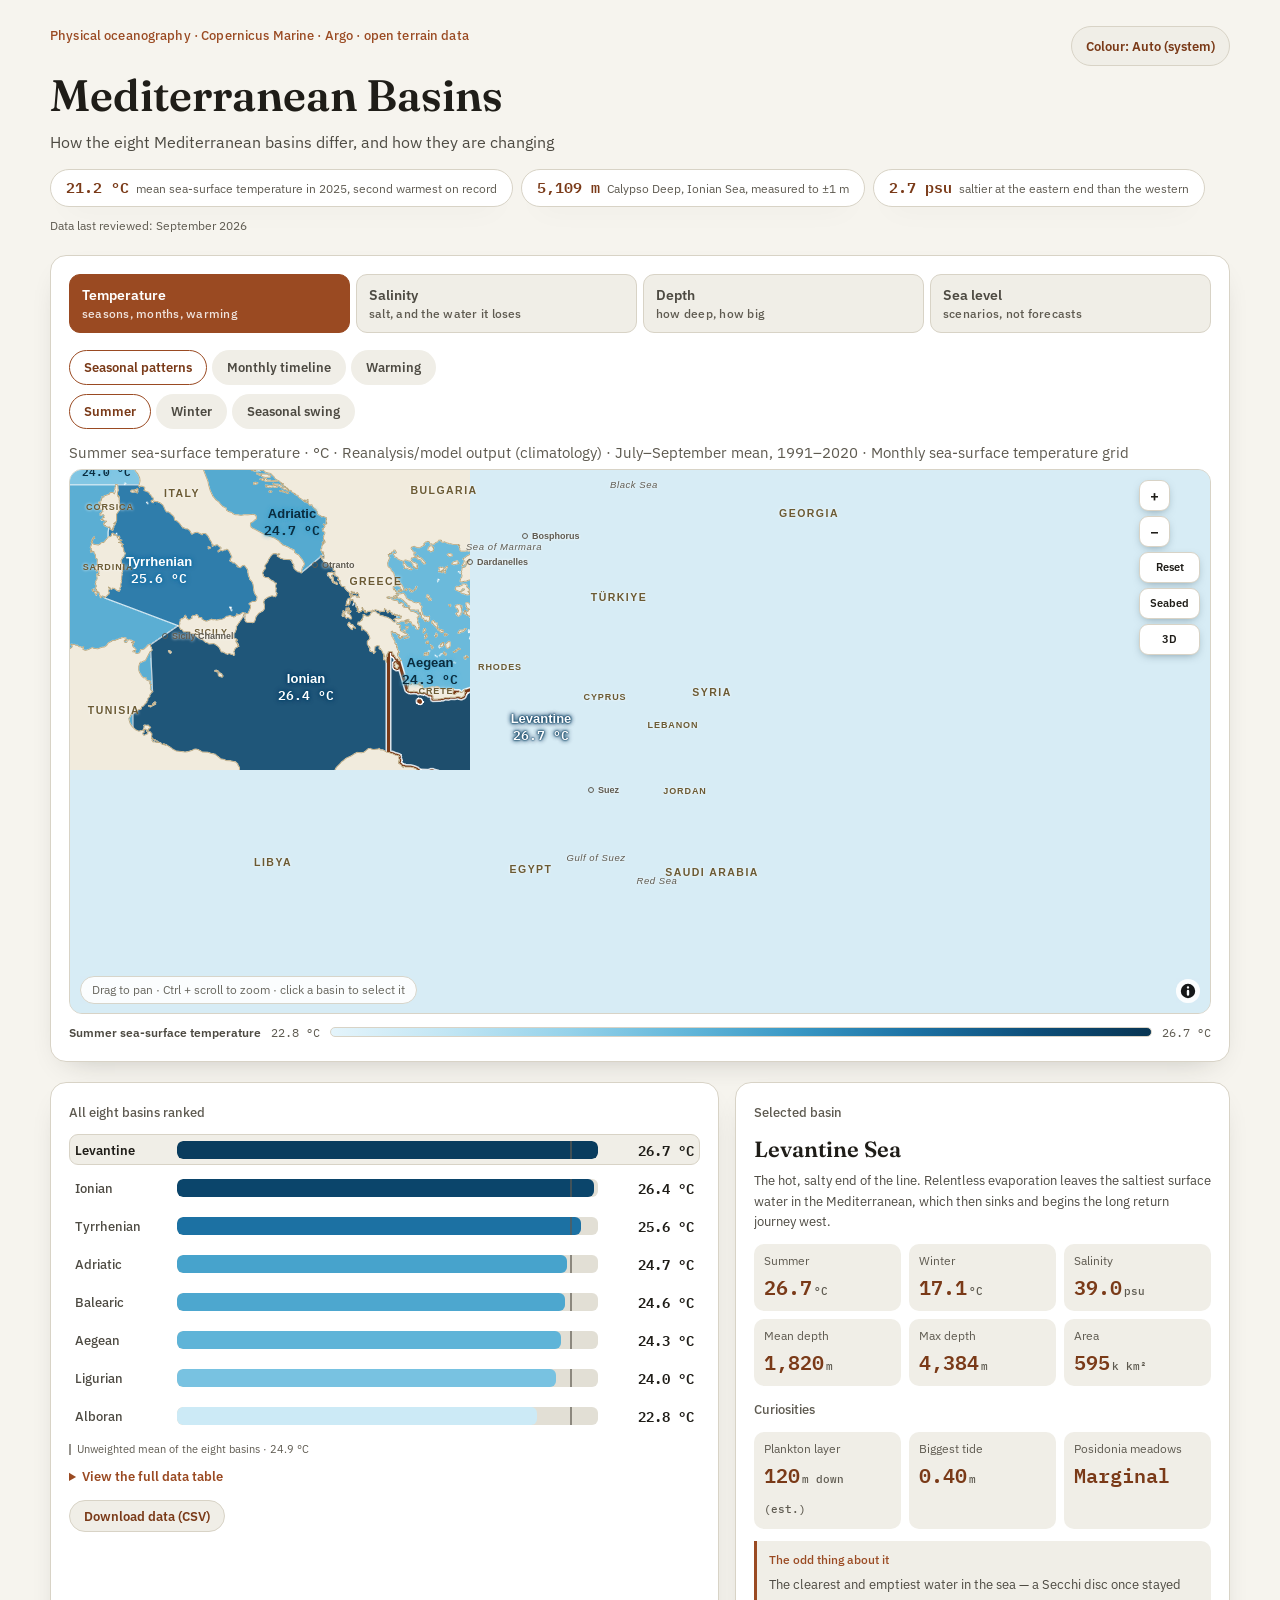
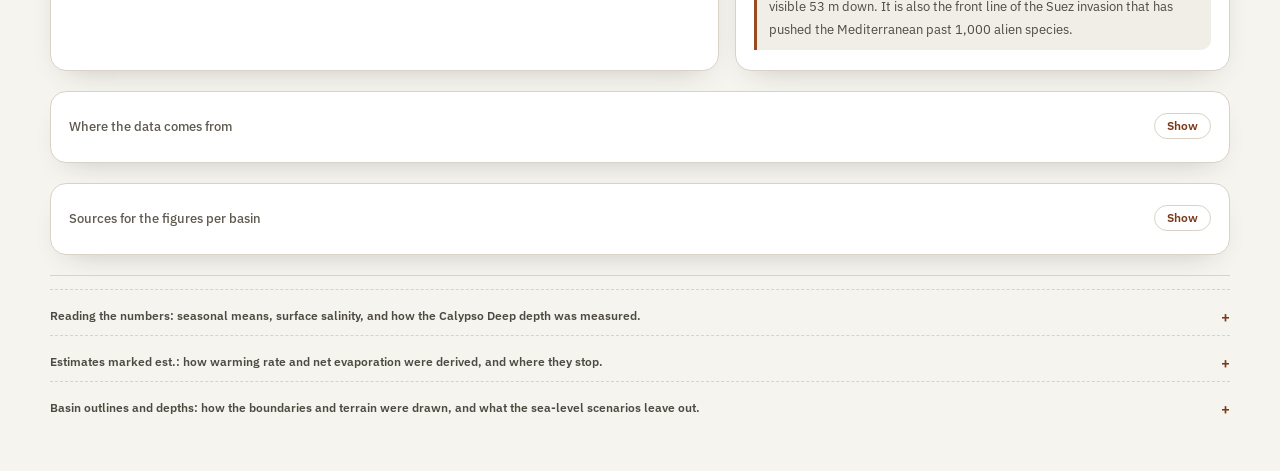
==== commit ab837348: "Heat watch: show 35+ days when a streak spans the whole window Co-Authored-By: Claude Opus 5.5 <nore" ====
--- a/index.html
+++ b/index.html
@@ -898,10 +898,11 @@
   var z=(H-1-(0-lo)/(hi-lo)*(H-2)).toFixed(1);
   return '<svg class="hs" viewBox="0 0 46 22" aria-hidden="true"><line x1="0" x2="46" y1="'+z+'" y2="'+z+'" stroke="var(--border)" stroke-width="1"/><path d="'+d+'" fill="none" stroke="var(--hc,var(--ink-muted))" stroke-width="1.6" stroke-linejoin="round"/></svg>';
 }
+function nDays(h){ return h.streak+(h.series&&h.streak>=h.series.length?"+":"")+(h.streak===1?" day":" days"); }
 function heatText(h){
   if(h.anom==null) return "no data";
-  if(h.level) return "<b>"+h.label+"</b> · "+h.streak+" days";
-  if(h.streak) return "warm for "+h.streak+(h.streak===1?" day":" days");
+  if(h.level) return "<b>"+h.label+"</b> · "+nDays(h);
+  if(h.streak) return "warm for "+nDays(h);
   return h.anom>=0?"near or above normal":"below normal";
 }
 function paintHeat(){
@@ -922,7 +923,7 @@
 function paintNow(){
   var el=document.getElementById("dNow"); if(!el) return;
   var h=LIVE&&LIVE.heat&&LIVE.heat.basins[selected], parts=[];
-  if(h&&h.anom!=null) parts.push("<b>"+sgn(h.anom)+" "+DEG+"C</b> against normal on "+dShort(LIVE.heat.date)+(h.level?" · "+h.label+" for "+h.streak+" days":""));
+  if(h&&h.anom!=null) parts.push("<b>"+sgn(h.anom)+" "+DEG+"C</b> against normal on "+dShort(LIVE.heat.date)+(h.level?" · "+h.label+" for "+nDays(h):""));
   if(LIVE&&LIVE.argo){ var n=LIVE.argo.floats.filter(function(f){return f.basin===selected;}).length; if(n) parts.push(n+" Argo float"+(n>1?"s":"")+" reporting"); }
   el.hidden=!parts.length; el.innerHTML="Right now: "+parts.join(" · ");
   el.style.setProperty("--hc",h&&h.level?"var(--heat"+h.level+")":"var(--heat0)");
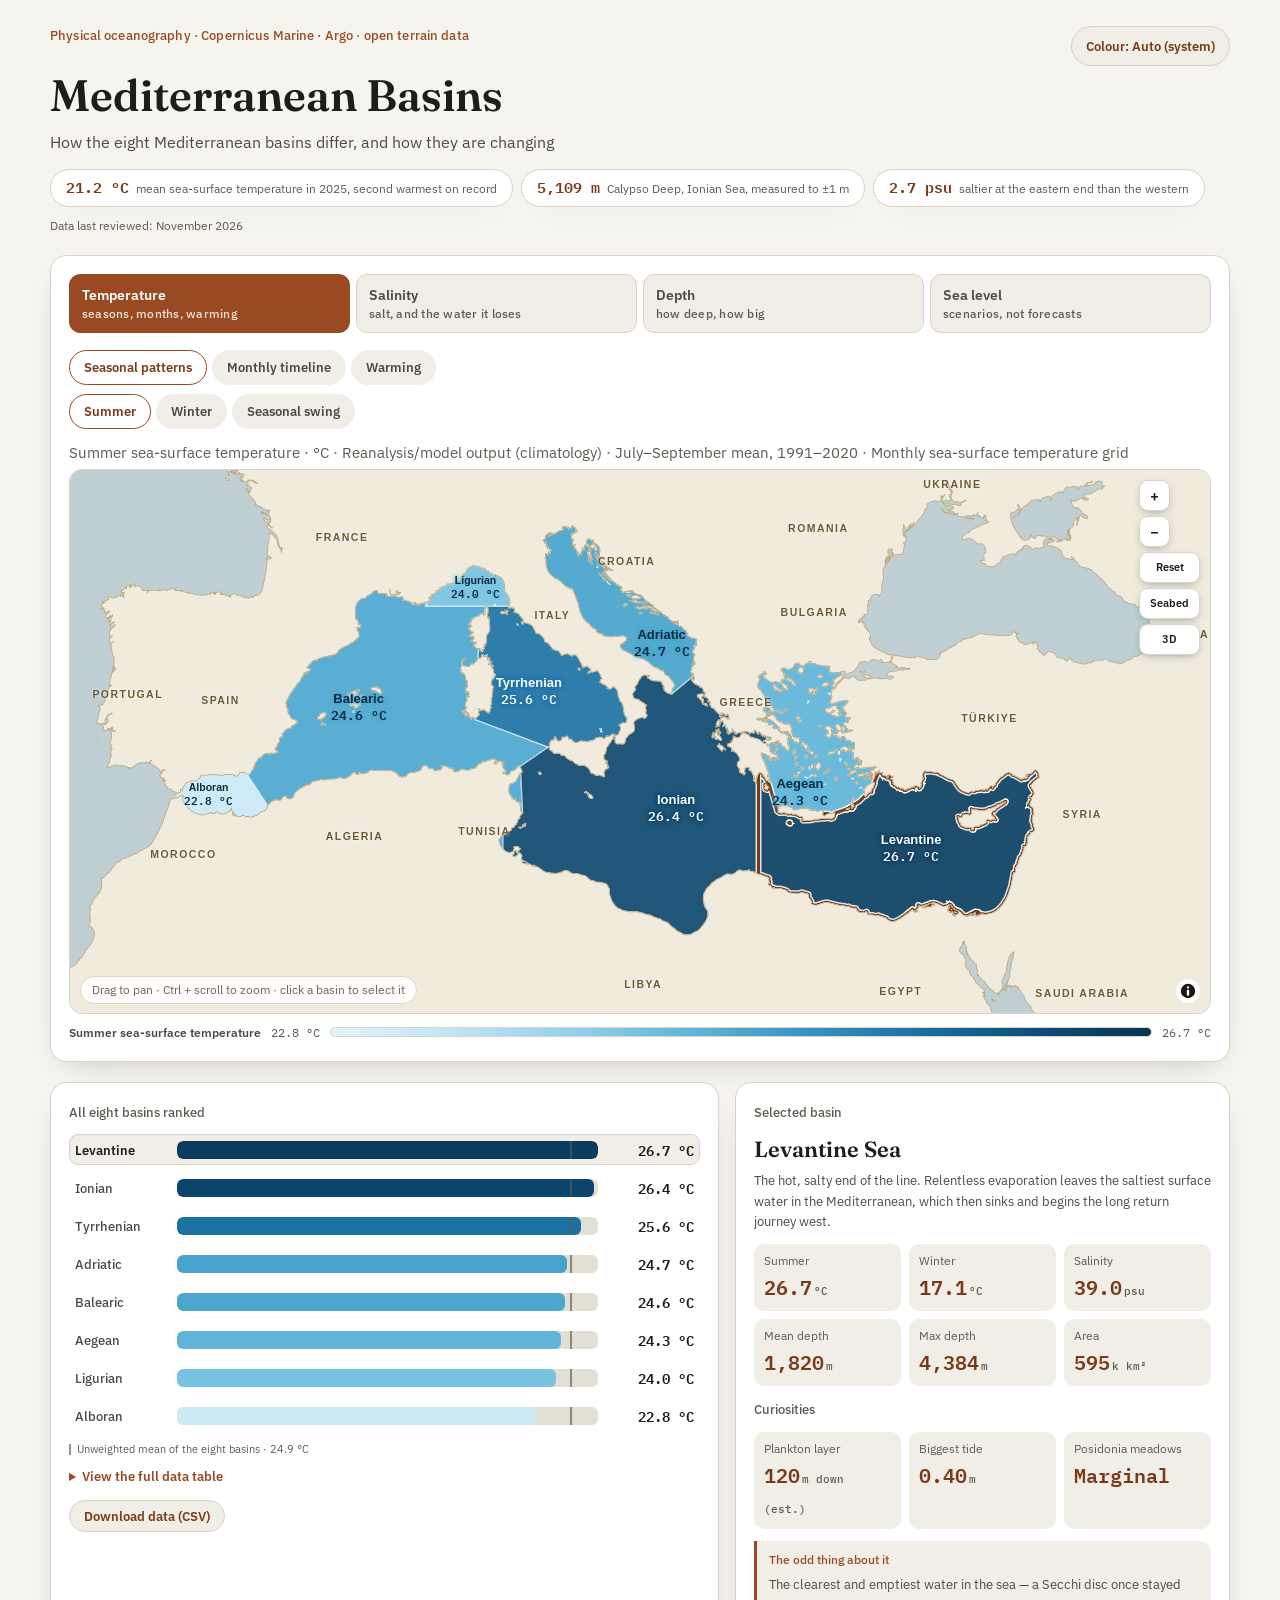
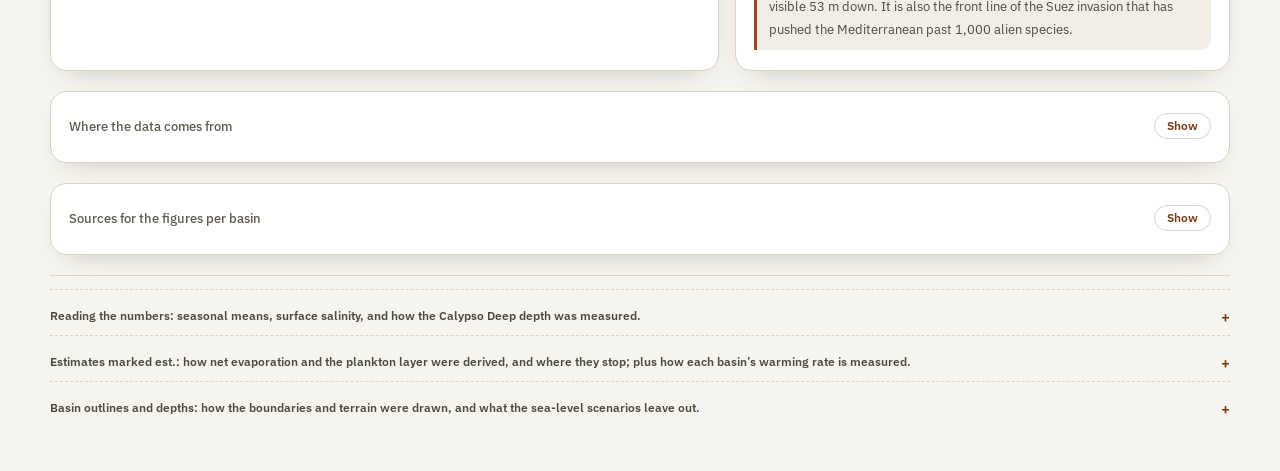
==== commit 909022a6: "Data refresh: Copernicus 1982–2024 trend, OSR 10, review date November 2026 - Headline trend now the" ====
--- a/index.html
+++ b/index.html
@@ -341,7 +341,7 @@
       <div class="chip"><b>5,109 m</b><span>Calypso Deep, Ionian Sea, measured to &plusmn;1 m</span></div>
       <div class="chip"><b>2.7 psu</b><span>saltier at the eastern end than the western</span></div>
     </div>
-    <p class="reviewed">Data last reviewed: <time datetime="2026-09">September 2026</time></p>
+    <p class="reviewed">Data last reviewed: <time datetime="2026-11">November 2026</time></p>
   </header>
 
   <section class="panel live" id="sec-live" aria-labelledby="liveTitle" hidden>
@@ -457,7 +457,7 @@
     </div>
     <div class="view" id="warmView" hidden>
     <h2 class="vh">How fast the sea is warming</h2>
-    <p class="funnote">The map shows each basin&rsquo;s estimated long-run warming rate (est., &deg;C per decade). The chart below is the whole-Mediterranean anomaly against 1991&ndash;2020; it is not split by basin.</p>
+    <p class="funnote">The map shows each basin&rsquo;s long-run warming rate over 1982&ndash;2024 (&deg;C per decade), from the official Copernicus trend map. The chart below is the whole-Mediterranean anomaly against 1991&ndash;2020; it is not split by basin.</p>
     <p class="hsub">Yearly sea-surface temperature of the whole Mediterranean, compared with the 1991&ndash;2020 average. Every year since 2015 has been warmer than that baseline, and the last three each set a new record.</p>
     <div class="heat">
       <div>
@@ -468,17 +468,17 @@
         <div class="hstats">
           <div class="tile"><span class="tl">2024 vs normal</span><span class="tv">+1.20<i>&deg;C</i></span></div>
           <div class="tile"><span class="tl">Hottest month</span><span class="tv">+1.77<i>&deg;C &middot; Aug 2024</i></span></div>
-          <div class="tile"><span class="tl">Trend 1982&ndash;2018 (Pisano et al.)</span><span class="tv">+0.41<i>&plusmn;0.06 &deg;C/dec</i></span></div>
+          <div class="tile"><span class="tl">Trend 1982&ndash;2024 (Copernicus)</span><span class="tv">+0.32<i>&plusmn;0.01 &deg;C/dec</i></span></div>
           <div class="tile"><span class="tl">Trend 2015&ndash;2024 (fit to bars)</span><span class="tv">+0.87<i>&plusmn;0.46 &deg;C/dec</i></span></div>
         </div>
         <span class="ptitle" style="display:block;margin-top:14px">Recent extremes</span>
         <ul class="hlist">
           <li><b>2022</b> &mdash; record summer heatwave in the western basin; local anomalies up to +4.6&nbsp;&deg;C, reaching 1,500&nbsp;m deep.</li>
           <li><b>2023</b> &mdash; intense heatwaves covered 96% of the sea.</li>
-          <li><b>2024</b> &mdash; warmest year on record, 21.32&nbsp;&deg;C mean; 99.8% of the sea hit by at least one heatwave, the most extreme year since 1993.</li>
+          <li><b>2024</b> &mdash; warmest year on record, 21.32&nbsp;&deg;C mean; 99.8% of the sea hit by at least one heatwave, the most extreme year since 1993; the eastern basin set heatwave records on every detection method tested.</li>
           <li><b>2025</b> &mdash; second warmest, 21.21&nbsp;&deg;C; intense heatwaves covered 93% of the sea.</li>
         </ul>
-        <p class="note" style="margin-top:8px">Extremes from Copernicus Ocean State Report&nbsp;8 and Mercator Ocean annual bulletins. The long-run figure is from Pisano et al. (2020, <i>Remote Sensing</i> 12, 132, DOI 10.3390/rs12010132), computed on the same Copernicus reprocessed satellite record: 0.041 &plusmn; 0.006 &deg;C per year over 1982&ndash;2018, so a different window gives a different rate. The 2015&ndash;2024 trend is an ordinary least-squares fit to the ten bars, with a 95% interval: a short window that overstates the long-run rate. The 1991&ndash;2020 baseline is the one stated in the Copernicus product manual (Issue 5.0, November 2024).</p>
+        <p class="note" style="margin-top:8px">Extremes from Copernicus Ocean State Reports&nbsp;8 and 10 (report 10, chapter 4.5, DOI 10.5194/sp-7-osr10-19-2026) and Mercator Ocean annual bulletins. The long-run figure is the official Copernicus Marine trend indicator (MEDSEA_OMI_TEMPSAL_sst_trend, DOI 10.48670/moi-00269), also reported in Ocean State Report&nbsp;10: 0.032 &plusmn; 0.001 &deg;C per year over 1982&ndash;2024 on the reprocessed satellite record. An earlier estimate, Pisano et al. (2020, <i>Remote Sensing</i> 12, 132, DOI 10.3390/rs12010132), gave 0.041 &plusmn; 0.006 &deg;C per year over 1982&ndash;2018; it uses a shorter window and an older version of the record, so the two rates are not directly comparable. The 2015&ndash;2024 trend is an ordinary least-squares fit to the ten bars, with a 95% interval: a short window that overstates the long-run rate. The 1991&ndash;2020 baseline is the one stated in the Copernicus product manual (Issue 5.0, November 2024).</p>
       </div>
     </div>
   </div>
@@ -535,7 +535,7 @@
 
   <footer id="sec-footer">
     <details class="note-fold"><summary>Reading the numbers: seasonal means, surface salinity, and how the Calypso Deep depth was measured.</summary><p class="note">Summer (July&ndash;September) and winter (January&ndash;March) SST are 1991&ndash;2020 climatological means of the Copernicus reanalysis over each basin&rsquo;s 0.25&deg; cells, weighted by cos(latitude): open-water averages, not coastal extremes, so shallow coastal corners can run warmer in August. Salinity is the annual mean surface salinity from World Ocean Atlas 2023 (1955&ndash;2022), in practical salinity units (&asymp; g/kg); the Aegean mean hides a steep gradient, from brackish Black Sea outflow in the north (below 33) to over 39 in the Cretan Sea. The Calypso Deep figure is the 2020 direct measurement of 5,109 m &plusmn;1 m from the submersible <i>Limiting Factor</i>, superseding older 5,121&ndash;5,267 m sonar estimates; the litter found there was logged in a separate 2025 study of video filmed on that same dive. The map's &ldquo;Balearic Sea&rdquo; follows the broad sense of that name &mdash; Britannica treats it as a synonym for the Algerian/Alg&eacute;ro-Proven&ccedil;al Basin, the whole open basin between Algeria, France and the Balearic Islands, not just the strip around Mallorca &mdash; so its area is the sourced ~0.85 million km&sup2; western-basin total minus the separately-mapped Alboran, Ligurian and Tyrrhenian. Basin areas otherwise vary with where you draw the boundaries; all are given to the nearest thousand km&sup2;.</p></details>
-    <details class="note-fold"><summary>Estimates marked est.: how warming rate and net evaporation were derived, and where they stop.</summary><p class="note">are interpolated across a documented gradient rather than measured basin by basin. <i>Warming rate:</i> in the multi-decade satellite SST record, the Balearic, Tyrrhenian, Adriatic and northern Ionian trend fastest at 0.4&ndash;0.5 &deg;C/decade, while the Aegean and northern Levantine trend highest basin-wide, up to 0.6 &deg;C/decade (Copernicus Ocean State Report); the Alboran and Ligurian sit below that band. These are long-run averages &mdash; Argo float data for 2012&ndash;2025 alone show still steeper warming across the whole basin (up to 0.8&ndash;0.9 &deg;C/decade near the surface in the western Mediterranean and Ionian), reflecting how much faster the sea has warmed in just the last decade. <i>Net evaporation</i> is evaporation minus rainfall, and each sub-basin carries its parent basin&rsquo;s average: 0.88 mm/day (&asymp;0.32 m a year) over the western Mediterranean and 1.52 mm/day (&asymp;0.55 m a year) over the eastern, where drought since the late 1990s has intensified it. Comparable per-sub-basin figures are not published; the Adriatic in particular is so diluted by rivers that its real freshwater balance is far less negative than the eastern average suggests. Rivers replace only about a third of what the sea loses to evaporation &mdash; the Atlantic inflow at Gibraltar makes up the deficit, and that imbalance is why the sea gets saltier from west to east. <i>Plankton layer:</i> the literature reports the deep chlorophyll maximum at about 30 m in the westernmost Mediterranean (Dolan et al. 2002, as cited in a 2015 <i>Biogeosciences Discussions</i> paper, bgd-12-4139-2015) and at more than 100 m in the Levantine; the per-basin values here, including 120 m for the easternmost Levantine, are placed along that west-to-east gradient and are not measured basin by basin. <i>Posidonia meadows</i> is a five-step presence rating, not an area: <i>Posidonia oceanica</i> is endemic to the Mediterranean and 1,224,707 ha of it have been mapped basin-wide (Telesca et al. 2015, <i>Scientific Reports</i> 5, 12505), but per-basin areas are not published on a comparable footing. The ratings follow the documented range limits &mdash; the Alboran is the species' western edge, meadows are rare or absent in the low-salinity northern Adriatic, and they stop at a sharp border in the Levantine, where records from the Syrian, Lebanese and Israeli coasts are now considered erroneous. Meadows are estimated to have contracted by 34% over the last fifty years (same study). <i>Biggest tide</i> is the largest spring range observed anywhere in the basin, not a basin-wide average &mdash; the Ionian figure is the Gulf of Gab&egrave;s, the Adriatic figure is the head of the gulf at Venice, and most of the sea sits nearer 0.2&ndash;0.3 m.</p></details>
+    <details class="note-fold"><summary>Estimates marked est.: how net evaporation and the plankton layer were derived, and where they stop; plus how each basin&rsquo;s warming rate is measured.</summary><p class="note">are interpolated across a documented gradient rather than measured basin by basin. <i>Warming rate</i> is not one of them: each basin&rsquo;s value is the official Copernicus trend map for 1982&ndash;2024 (MEDSEA_OMI_TEMPSAL_sst_trend) averaged over the cells inside its outline, weighted by cos(latitude). It runs from 0.18 &deg;C/decade in the Alboran, at the Atlantic gateway, to 0.38&ndash;0.39 in the Adriatic and Aegean; the sea as a whole warmed by 0.32 &plusmn; 0.01 &deg;C/decade. Whole-basin averages smooth out hot spots: single cells reach about 0.5 &deg;C/decade in the Aegean and Levantine, and the broad Balearic Sea, which runs down to the Algerian coast, averages below its northern waters. These are long-run averages &mdash; Argo float data for 2012&ndash;2025 alone show still steeper warming across the whole basin (up to 0.8&ndash;0.9 &deg;C/decade near the surface in the western Mediterranean and Ionian), reflecting how much faster the sea has warmed in just the last decade. <i>Net evaporation</i> is evaporation minus rainfall, and each sub-basin carries its parent basin&rsquo;s average: 0.88 mm/day (&asymp;0.32 m a year) over the western Mediterranean and 1.52 mm/day (&asymp;0.55 m a year) over the eastern, where drought since the late 1990s has intensified it. Comparable per-sub-basin figures are not published; the Adriatic in particular is so diluted by rivers that its real freshwater balance is far less negative than the eastern average suggests. Rivers replace only about a third of what the sea loses to evaporation &mdash; the Atlantic inflow at Gibraltar makes up the deficit, and that imbalance is why the sea gets saltier from west to east. <i>Plankton layer:</i> the literature reports the deep chlorophyll maximum at about 30 m in the westernmost Mediterranean (Dolan et al. 2002, as cited in a 2015 <i>Biogeosciences Discussions</i> paper, bgd-12-4139-2015) and at more than 100 m in the Levantine; the per-basin values here, including 120 m for the easternmost Levantine, are placed along that west-to-east gradient and are not measured basin by basin. <i>Posidonia meadows</i> is a five-step presence rating, not an area: <i>Posidonia oceanica</i> is endemic to the Mediterranean and 1,224,707 ha of it have been mapped basin-wide (Telesca et al. 2015, <i>Scientific Reports</i> 5, 12505), but per-basin areas are not published on a comparable footing. The ratings follow the documented range limits &mdash; the Alboran is the species' western edge, meadows are rare or absent in the low-salinity northern Adriatic, and they stop at a sharp border in the Levantine, where records from the Syrian, Lebanese and Israeli coasts are now considered erroneous. Meadows are estimated to have contracted by 34% over the last fifty years (same study). <i>Biggest tide</i> is the largest spring range observed anywhere in the basin, not a basin-wide average &mdash; the Ionian figure is the Gulf of Gab&egrave;s, the Adriatic figure is the head of the gulf at Venice, and most of the sea sits nearer 0.2&ndash;0.3 m.</p></details>
     <details class="note-fold"><summary>Basin outlines and depths: how the boundaries and terrain were drawn, and what the sea-level scenarios leave out.</summary><p class="note">follow the conventional hydrographic divisions at the sills &mdash; Gibraltar, the Sicily Channel, Otranto, the Dardanelles and the Cretan Arc &mdash; set as straight lines between capes, the convention the IHO uses, then clipped to the Natural Earth 1:10m coastline, simplified. The map also shows the surrounding seas (Atlantic, Black Sea, Sea of Marmara, Red Sea) in grey, outside the eight basins. <b>Area and mean depth</b> are measured from the outlined polygons and the terrain grid, so they describe what is drawn; they can differ from published figures for the same basin names, which use other limits. Maximum depths are literature values. The terrain grid is the AWS/Mapzen &ldquo;terrarium&rdquo; terrain tiles (SRTM, GMTED and ETOPO1/GEBCO), averaged to about 4&nbsp;km per cell, so depths under the cursor are approximate. <b>Sea-level scenarios:</b> an educational scenario on today&rsquo;s terrain &mdash; no ice-sheet or crustal rebound, no erosion or sediment, no tides, waves, defences or drainage &mdash; and whether water reaches a city is judged on 4&nbsp;km cells (see the method note beside the tool). The map is thematic, not navigational. Compiled September 2026.</p></details>
   </footer>
 </div>
@@ -553,35 +553,35 @@
  {id:"alboran",name:"Alboran Sea",sm:true,
   desc:"The Atlantic's doorway. A jet of cool, fresh ocean water pours through Gibraltar and coils into two standing gyres, keeping this the coldest and least salty corner of the sea.",
   quirk:"Every drop of Mediterranean water entered through this basin. It is also the one stretch that blooms like a real ocean \u2014 the plankton layer sits just 30 m down, against 120 m at the far eastern end.",
-  summer:22.77,winter:15.35,salinity:36.7,maxDepth:1500,warming:0.30,dcm:30,tide:0.3,posidonia:1},
+  summer:22.77,winter:15.35,salinity:36.7,maxDepth:1500,warming:0.18,dcm:30,tide:0.3,posidonia:1},
  {id:"balearic",name:"Balearic Sea",
   desc:"The Mediterranean's broadest open basin, running from the Algerian current to the Balearic Islands and the Gulf of Lion. In that northern corner, winter mistral storms make it one of the few places on Earth where surface water sinks all the way to the seafloor.",
   quirk:"A single seagrass meadow off Formentera, within this basin, has been cloning itself for an estimated 80,000 to 200,000 years and stretches 15 km. It is arguably the oldest living organism on the planet.",
-  summer:24.58,winter:14.29,salinity:37.5,maxDepth:2800,warming:0.45,dcm:50,tide:0.25,posidonia:4},
+  summer:24.58,winter:14.29,salinity:37.5,maxDepth:2800,warming:0.26,dcm:50,tide:0.25,posidonia:4},
  {id:"ligurian",name:"Ligurian Sea",sm:true,
   desc:"A small, steep basin in the crook of the Riviera. Deep water rises close to shore here, feeding the plankton blooms that draw fin whales in every summer.",
   quirk:"The Pelagos Sanctuary, 87,500 km\u00b2 of protected water centred on this basin, is the Mediterranean's only large marine-mammal reserve \u2014 and the reason fin whales still summer within sight of Monaco.",
-  summer:23.99,winter:13.58,salinity:38.1,maxDepth:2850,warming:0.40,dcm:50,tide:0.3,posidonia:3},
+  summer:23.99,winter:13.58,salinity:38.1,maxDepth:2850,warming:0.34,dcm:50,tide:0.3,posidonia:3},
  {id:"tyrrhenian",name:"Tyrrhenian Sea",
   desc:"Boxed in by Italy, Sicily, Sardinia and Corsica, and deep almost everywhere. Its water column is among the most stable in the sea.",
   quirk:"Marsili, 70 km long and rising 3,000 m off the seabed, is the largest volcano in Europe \u2014 bigger than Etna. Its crater sits 450 m below the surface and nothing on the water above gives it away.",
-  summer:25.57,winter:14.31,salinity:38.0,maxDepth:3785,warming:0.45,dcm:70,tide:0.4,posidonia:4},
+  summer:25.57,winter:14.31,salinity:38.0,maxDepth:3785,warming:0.29,dcm:70,tide:0.4,posidonia:4},
  {id:"adriatic",name:"Adriatic Sea",
   desc:"Shallow enough to wade far offshore in the north, then plunging past 1,200 m in the south. River water and winter cold give it the widest seasonal swing of any basin.",
   quirk:"It carries the Mediterranean's second-biggest tides \u2014 about 1.2 m at the head of the gulf, which, stacked on a storm surge, is what floods St Mark's Square \u2014 in a sea where 20 to 30 cm is the norm.",
-  summer:24.67,winter:12.85,salinity:37.8,maxDepth:1233,warming:0.50,dcm:40,tide:1.2,posidonia:2},
+  summer:24.67,winter:12.85,salinity:37.8,maxDepth:1233,warming:0.38,dcm:40,tide:1.2,posidonia:2},
  {id:"ionian",name:"Ionian Sea",
   desc:"The abyss of the Mediterranean. The Hellenic Trench drops to the Calypso Deep, deeper than anywhere else in the sea.",
   quirk:"Its floor, 5,109 m down, is the lowest point in the Mediterranean. Video from the 2020 dive that measured it, analysed in a 2025 study, shows 167 objects on the seafloor \u2014 88% of the identified litter plastic \u2014 one of the highest litter densities ever recorded in the deep sea.",
-  summer:26.44,winter:15.95,salinity:38.2,maxDepth:5109,warming:0.40,dcm:90,tide:2.0,posidonia:4},
+  summer:26.44,winter:15.95,salinity:38.2,maxDepth:5109,warming:0.29,dcm:90,tide:2.0,posidonia:4},
  {id:"aegean",name:"Aegean Sea",
   desc:"Thousands of islands and a sharp north-south split: brackish Black Sea outflow chills the north, while the Cretan Sea in the south is warm, salty and over 3,500 m deep.",
   quirk:"Nobody agrees how many islands it holds \u2014 estimates run from about 1,200 to 6,000 depending on the minimum size counted. Only around 220 of them have anyone living on them.",
-  summer:24.32,winter:15.45,salinity:38.4,maxDepth:3543,warming:0.55,dcm:80,tide:0.3,posidonia:3},
+  summer:24.32,winter:15.45,salinity:38.4,maxDepth:3543,warming:0.39,dcm:80,tide:0.3,posidonia:3},
  {id:"levantine",name:"Levantine Sea",
   desc:"The hot, salty end of the line. Relentless evaporation leaves the saltiest surface water in the Mediterranean, which then sinks and begins the long return journey west.",
   quirk:"The clearest and emptiest water in the sea \u2014 a Secchi disc once stayed visible 53 m down. It is also the front line of the Suez invasion that has pushed the Mediterranean past 1,000 alien species.",
-  summer:26.66,winter:17.06,salinity:39.0,maxDepth:4384,warming:0.50,dcm:120,tide:0.4,posidonia:1}
+  summer:26.66,winter:17.06,salinity:39.0,maxDepth:4384,warming:0.35,dcm:120,tide:0.4,posidonia:1}
 ];
 /* summer = Jul-Sep, winter = Jan-Mar: 1991-2020 climatological means of the Copernicus reanalysis over each basin's 0.25-degree cells,
    weighted by cos(latitude), computed from data/sst_clim.png (tests/smoke.html recomputes and checks them) */
@@ -598,7 +598,7 @@
    {id:"summer",short:"Summer",full:"Summer sea-surface temperature",fmt:fT},
    {id:"winter",short:"Winter",full:"Winter sea-surface temperature",fmt:fT},
    {id:"range",short:"Seasonal swing",full:"Summer-to-winter temperature swing",fmt:fT},
-   {id:"warming",short:"Warming rate",full:"Surface warming rate",est:true,fmt:function(v){return "+"+v.toFixed(2)+" "+DEG+"C/dec";}}]},
+   {id:"warming",short:"Warming rate",full:"Surface warming rate",fmt:function(v){return "+"+v.toFixed(2)+" "+DEG+"C/dec";}}]},
  {id:"salt",label:"Salinity",hint:"salt, and the water it loses",measures:[
    {id:"salinity",short:"Surface salinity",full:"Surface salinity",fmt:function(v){return v.toFixed(1)+" psu";}},
    {id:"evap",short:"Net evaporation",full:"Net evaporation (evaporation minus rain)",est:true,fmt:function(v){return v.toFixed(2)+" m/yr";}}]},
@@ -1475,7 +1475,7 @@
   summer:["\u00b0C","Reanalysis/model output (climatology)","July\u2013September mean, 1991\u20132020","cmems-sst-monthly"],
   winter:["\u00b0C","Reanalysis/model output (climatology)","January\u2013March mean, 1991\u20132020","cmems-sst-monthly"],
   range:["\u00b0C","Derived: summer value minus winter value","1991\u20132020 climatology","cmems-sst-monthly"],
-  warming:["\u00b0C per decade","Interpolated estimate (est.)","Long-run satellite SST record; window not documented","cmems-osr-bulletins; argo"],
+  warming:["\u00b0C per decade","Satellite observation (trend map averaged over each basin)","1982\u20132024","cmems-sst-trend"],
   salinity:["psu","Gridded climatology (annual mean at the surface)","1955\u20132022, average of decades","woa23"],
   evap:["m per year","Interpolated estimate (est.)","Period not documented","water-budget"],
   avgDepth:["m","Derived from terrain model","Current terrain, not dated","terrain-tiles; natural-earth"],
@@ -1500,21 +1500,28 @@
   product:"MEDSEA_OMI_TEMPSAL_sst_area_averaged_anomalies (DOI 10.48670/moi-00268), from the reprocessed L4 satellite product SST_MED_SST_L4_REP_OBSERVATIONS_010_021",variable:"Sea-surface temperature anomaly, Mediterranean average",unit:"\u00b0C",coverage:"Since January 1982; this page's copy ends December 2024 and the chart shows 2015\u20132024",
   baseline:"1991\u20132020, as stated in the product user manual (Issue 5.0, November 2024: anomalies are computed with respect to the 1991\u20132020 reference period). Its change history lists the switch to this climatology in September 2024",
   aggregation:"Annual means of the monthly anomalies, computed for this page",resolution:"One value for the whole sea",category:"Satellite observation (reprocessed)",
-  method:"Unfiltered monthly anomalies averaged over the Mediterranean. Trends shown: +0.41 \u00b1 0.06 \u00b0C/decade over 1982\u20132018 (Pisano et al. 2020, 0.041 \u00b1 0.006 \u00b0C/year; see the next record), and for 2015\u20132024 an ordinary least-squares fit to the ten annual means in the chart, +0.87 \u00b0C/decade with a 95% interval of \u00b10.46 (n = 10, t = 2.31)",
+  method:"Unfiltered monthly anomalies averaged over the Mediterranean. Trends shown: +0.32 \u00b1 0.01 \u00b0C/decade over 1982\u20132024 (the Copernicus trend indicator, 0.032 \u00b1 0.001 \u00b0C/year; see the next record), and for 2015\u20132024 an ordinary least-squares fit to the ten annual means in the chart, +0.87 \u00b0C/decade with a 95% interval of \u00b10.46 (n = 10, t = 2.31)",
   limitations:"The 2015\u20132024 trend is a short window: its interval is wide and it overstates the long-run rate. No per-basin anomalies are derived from this series.",
   url:"https://data.marine.copernicus.eu/product/MEDSEA_OMI_TEMPSAL_sst_area_averaged_anomalies/description",linkText:"data.marine.copernicus.eu"},
- {id:"pisano-2020",name:"Pisano et al. (2020): Mediterranean SST warming trend",what:"Peer-reviewed estimate of the Mediterranean-wide warming trend from the Copernicus reprocessed satellite SST record. Source of the long-run trend shown on the Warming tab.",
+ {id:"cmems-sst-trend",name:"Copernicus Marine: Mediterranean SST trend map (OMI)",what:"The official long-run warming trend, as a map and as one figure for the whole sea. Source of the long-run trend on the Warming tab and of each basin's warming rate.",
+  product:"MEDSEA_OMI_TEMPSAL_sst_trend (DOI 10.48670/moi-00269; dataset version November 2025), from the reprocessed L4 satellite product SST_MED_SST_L4_REP_OBSERVATIONS_010_021",variable:"Sea-surface temperature trend",unit:"°C per year (shown per decade)",coverage:"1982–2024",
+  aggregation:"Whole sea: 0.032 ± 0.001 °C/year, as published. Per basin: the map's cells whose centre lies inside the drawn outline, averaged with cos(latitude) weights, computed for this page",resolution:"About 0.05°",category:"Satellite observation (reprocessed)",
+  method:"Monthly SST deseasonalised with the X-11 method, then a Mann-Kendall test and Sen's slope at each grid cell. The trend is significant at the 95% level in all but 10 of about 105,000 cells",
+  limitations:"Per-basin values average whole outlines, so they smooth out local hot spots (single cells reach about 0.5 °C/decade in the Aegean and Levantine), and slower southern waters pull the large basins down. The mean of the cell trends, 0.31 °C/decade, sits just below the published whole-sea figure, which is the trend of the sea-wide average.",
+  url:"https://data.marine.copernicus.eu/product/MEDSEA_OMI_TEMPSAL_sst_trend/description",linkText:"data.marine.copernicus.eu"},
+ {id:"pisano-2020",name:"Pisano et al. (2020): Mediterranean SST warming trend",what:"Peer-reviewed estimate of the Mediterranean-wide warming trend from an earlier version of the Copernicus reprocessed satellite SST record. Kept for comparison with the 1982–2024 indicator above.",
   product:"Remote Sensing 12(1), 132; DOI 10.3390/rs12010132",variable:"Sea-surface temperature trend",unit:"\u00b0C per year (shown per decade)",coverage:"1982\u20132018",
   aggregation:"Whole Mediterranean: 0.041 \u00b1 0.006 \u00b0C/year; western basin 0.036 \u00b1 0.006; Levantine\u2013Aegean 0.048 \u00b1 0.006",category:"Literature value (satellite observations)",
-  limitations:"Window ends in 2018, before the recent acceleration. Only the abstract was read for this page. Per-basin trends in the paper are regional, not for these eight basins.",
+  limitations:"Window ends in 2018, before the recent acceleration, and the record has been reprocessed since, so it is not directly comparable with the 1982–2024 indicator. Only the abstract was read for this page. Per-basin trends in the paper are regional, not for these eight basins.",
   url:"https://doi.org/10.3390/rs12010132",linkText:"doi.org/10.3390/rs12010132"},
- {id:"cmems-osr-bulletins",name:"Copernicus Ocean State Report 8, Mercator Ocean and C3S bulletins",what:"Annual SST bulletins, marine-heatwave monitoring, and the west-to-east warming-rate gradient behind the per-basin warming estimates.",
-  variable:"Annual mean SST, heatwave coverage, warming rates",unit:"\u00b0C, %, \u00b0C per decade",category:"Literature value; per-basin warming rates are interpolated estimates (est.)",
-  limitations:"Per-basin warming rates are placed along a documented gradient, not measured basin by basin.",
+ {id:"cmems-osr-bulletins",name:"Copernicus Ocean State Reports 8 and 10, Mercator Ocean and C3S bulletins",what:"Annual SST bulletins and marine-heatwave monitoring behind Recent extremes.",
+  product:"Ocean State Report 10 (State Planet 7-osr10, 2026), chapter 4.5 on Mediterranean warming and marine heatwaves in 2024, DOI 10.5194/sp-7-osr10-19-2026",
+  variable:"Annual mean SST, heatwave coverage and records",unit:"\u00b0C, %",category:"Literature value",
+  limitations:"Reports and bulletins use different products, so their annual means can differ by about 0.1 \u00b0C.",
   url:"https://marine.copernicus.eu/bulletin/2025-annual-ocean-health-bulletin",linkText:"2025 Ocean Health Bulletin"},
  {id:"argo",name:"Argo float network",what:"Profilers diving to 2,000 m every ten days, the in-situ backbone for salinity and warming trends.",
   variable:"Temperature and salinity profiles",coverage:"2012\u20132025 (the cited Argo vs. reanalysis study)",category:"Literature value (in-situ observations)",
-  limitations:"Cited for context on recent warming; no Argo values are plotted on the map.",
+  limitations:"Cited for context on recent warming; the 2012–2025 trends are not plotted. Today's floats are on the map from a separate live feed (see the live Argo record).",
   url:"https://www.frontiersin.org/journals/marine-science/articles/10.3389/fmars.2026.1846069/full",linkText:"Argo vs. reanalysis trends"},
  {id:"water-budget",name:"Mediterranean water budget (Frontiers in Climate, 2025)",what:"Net evaporation (evaporation minus rain) for the western and eastern basins.",
   variable:"Net evaporation",unit:"mm/day (shown as m per year)",aggregation:"One value per side of the sea (west 0.88, east 1.52 mm/day); each sub-basin carries its side's value",category:"Literature value; per-basin figures are interpolated estimates (est.)",
@@ -1613,7 +1620,7 @@
   if(group==="sea") t=["Sea-level scenario","m relative to today\u2019s sea level","Scenario output","No time period: today\u2019s terrain",dsNames("terrain-tiles")];
   else if(group==="temp"&&tview==="monthly") t=["Monthly mean sea-surface temperature","\u00b0C, or anomaly vs 1991\u20132020","Reanalysis/model output",DS["cmems-sst-monthly"].coverage,dsNames("cmems-sst-monthly")];
   else { var m=M(), c=CTX[metric]||["","","",""]; t=[m.full,c[0],c[1],c[2],dsNames(c[3])]; }
-  if(group==="temp"&&tview==="warming") t.push("Chart: "+dsNames("cmems-omi-sst-anomaly"));
+  if(group==="temp"&&tview==="warming") t.push("Chart: "+dsNames("cmems-omi-sst-anomaly; cmems-sst-trend"));
   document.getElementById("ctx").textContent=t.join(" \u00b7 ");
 }
 function paintDetail(){
